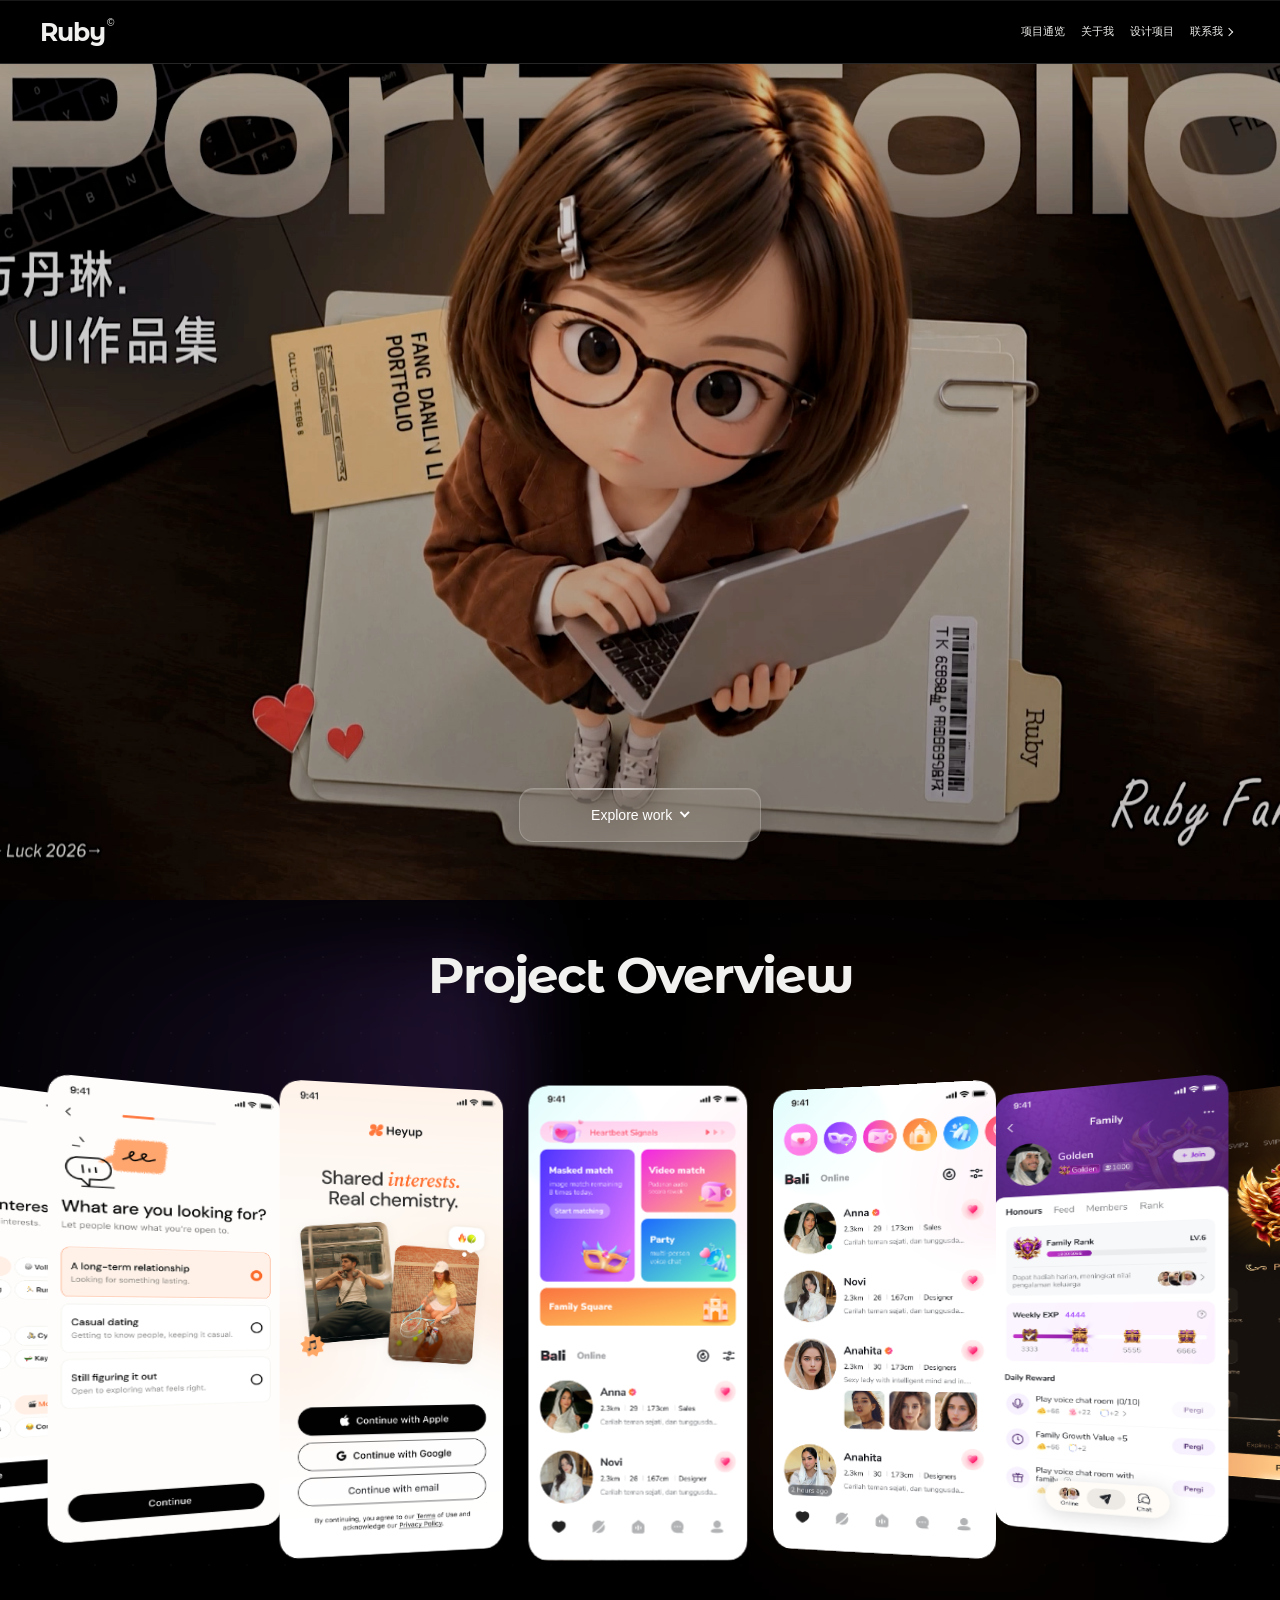
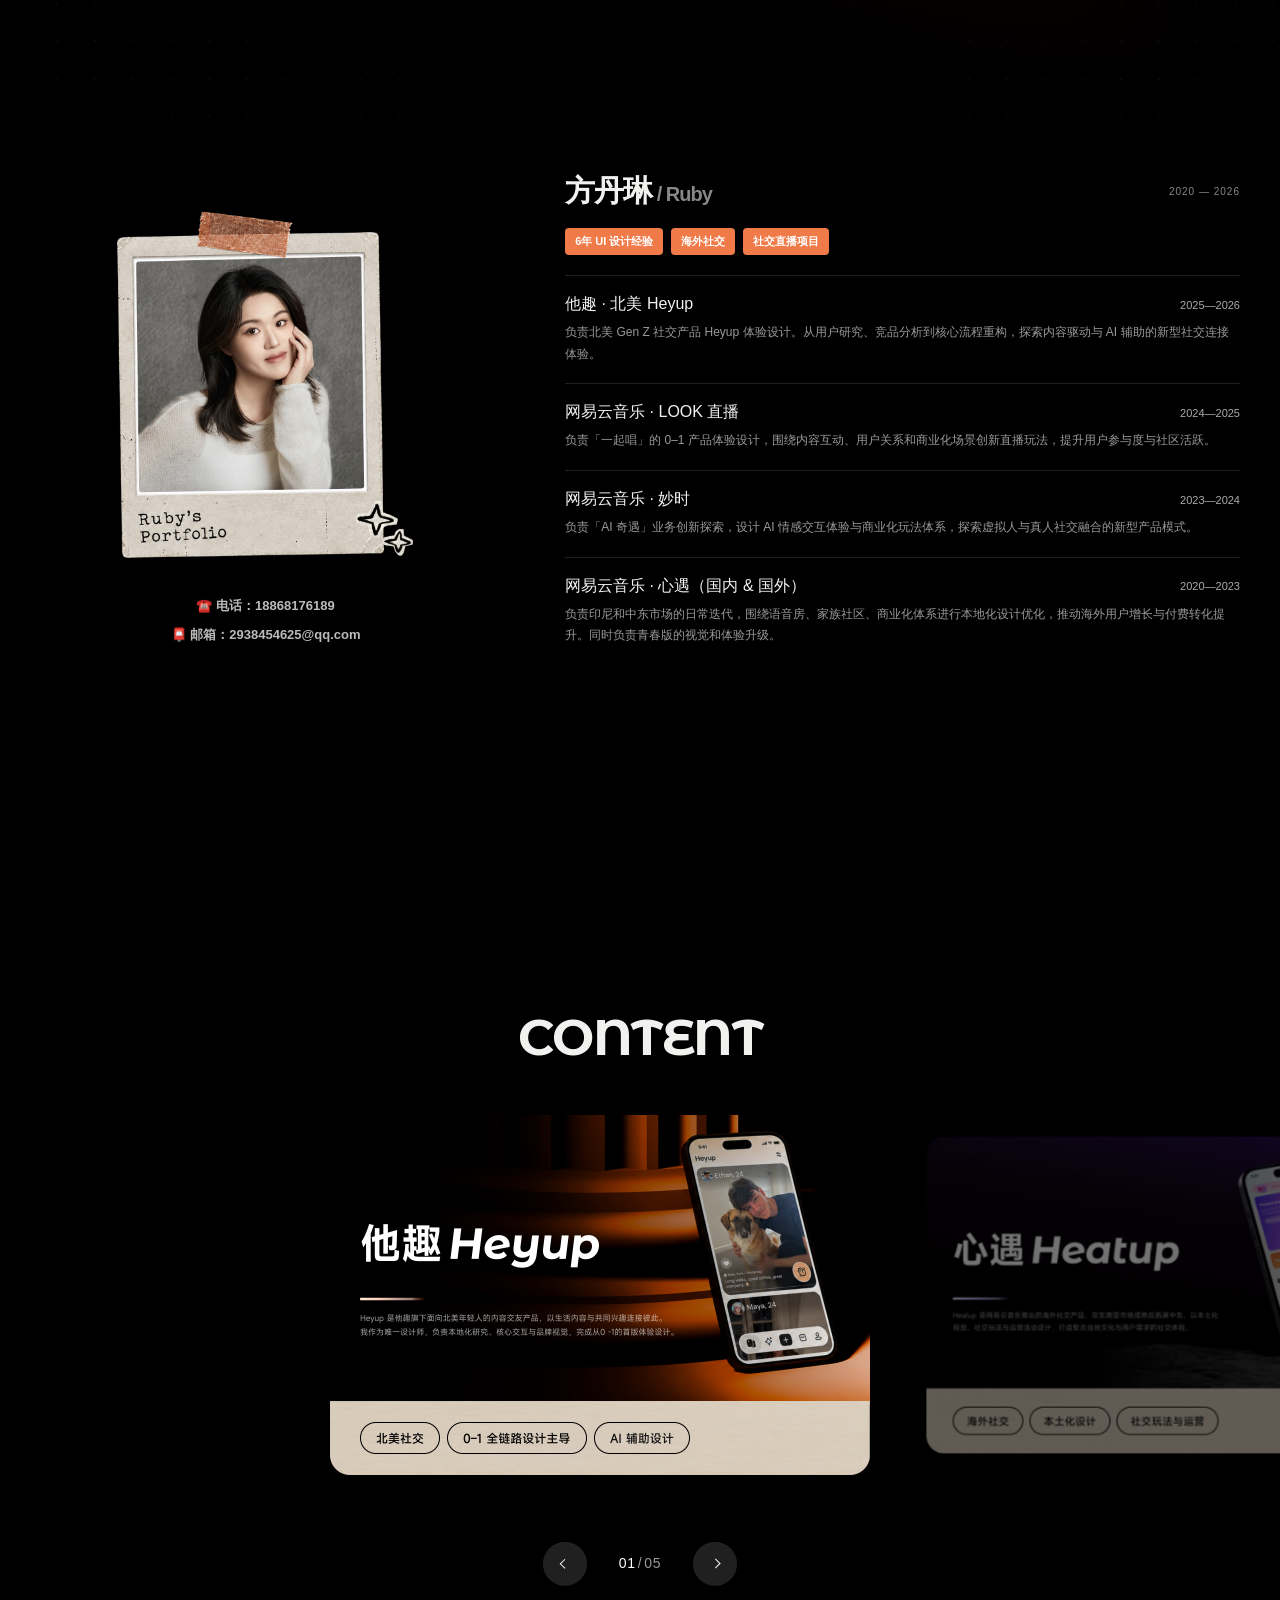
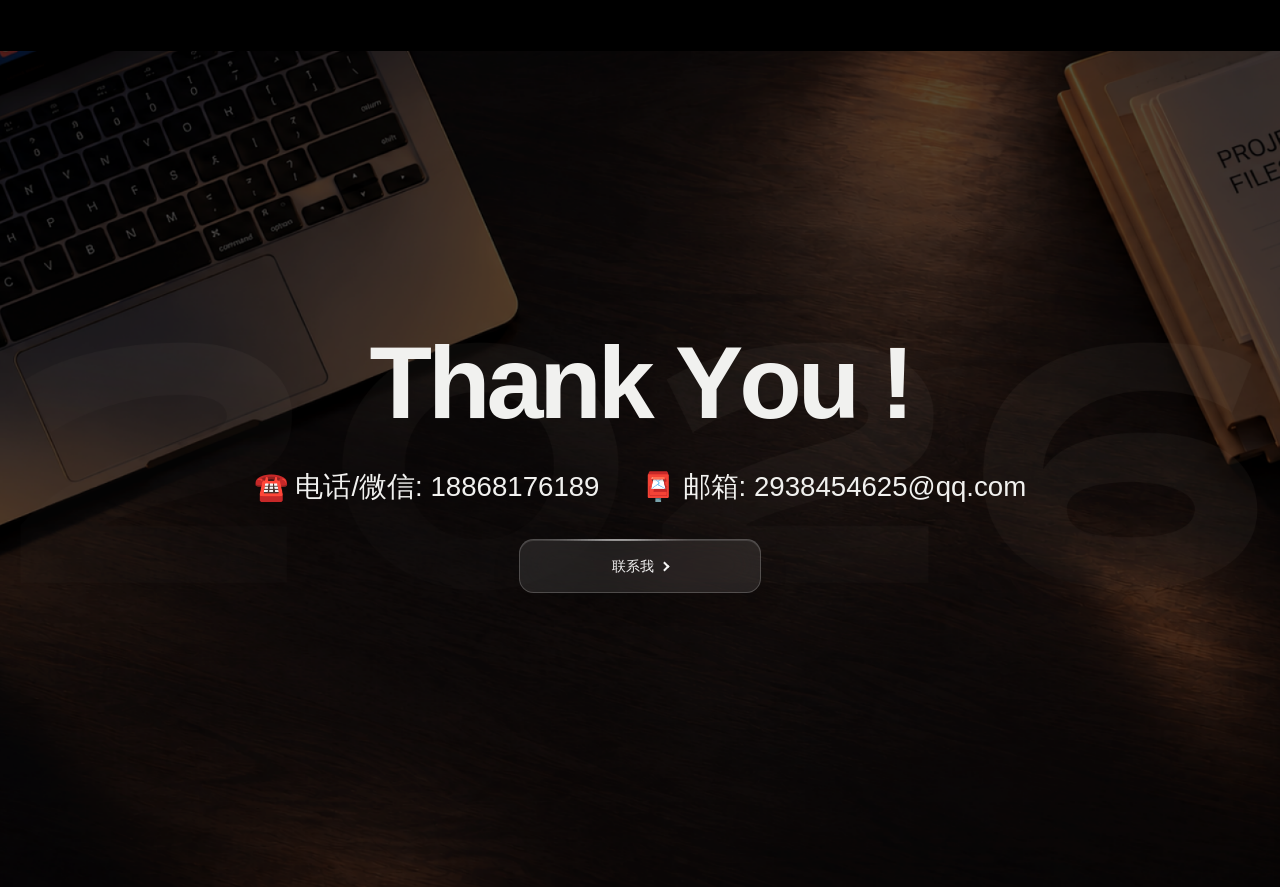
==== index.html @ 8aa03c07 "上传作品集" ====
<!doctype html><html lang="zh-CN"><head><meta charset="UTF-8"><meta name="viewport" content="width=device-width,initial-scale=1"><title>Ruby 方丹琳 · UI Designer</title><style>
500;600;700&display=swap');
:root{--bg:#121212;--ink:#ededed;--muted:#8c8c8c;--line:#ffffff20;--accent:#eaeaea}*{box-sizing:border-box}html{scroll-behavior:smooth;scroll-padding-top:80px}body{margin:0;background:var(--bg);color:var(--ink);font-family:'DM Sans',Arial,'PingFang SC',sans-serif}a{color:inherit;text-decoration:none}nav{position:fixed;z-index:20;top:0;width:100%;height:82px;display:flex;align-items:center;justify-content:space-between;padding:0 5%;background:#121212db;backdrop-filter:blur(18px);border-bottom:1px solid var(--line)}.logo{font-weight:700;font-size:25px;letter-spacing:-1px}.logo i{color:var(--accent);font-style:normal}nav .links{display:flex;gap:34px;font-size:13px}nav a:hover{color:var(--accent)}.nav-end{font-size:12px;color:var(--muted)}.dot{display:inline-block;width:6px;height:6px;border-radius:50%;background:var(--accent);margin-right:8px}section{padding:110px 7%;border-bottom:1px solid var(--line)}.hero{height:100svh;min-height:760px;padding-top:150px;position:relative;overflow:hidden;background:radial-gradient(ellipse at 75% 40%,#36363655,transparent 45%)}.eyebrow{font-size:11px;letter-spacing:2px;color:var(--muted);text-transform:uppercase}.hero h1{font-size:clamp(90px,14vw,210px);font-weight:500;letter-spacing:-.085em;line-height:.87;margin:50px 0 30px;position:relative;z-index:2}.hero h1 span{font-family:Georgia,serif;font-style:italic;font-weight:400;color:var(--accent);letter-spacing:-.07em}.hero-bottom{display:flex;justify-content:space-between;align-items:end;position:absolute;bottom:45px;left:7%;right:7%;font-size:13px;line-height:1.9}.hero-bottom p{color:#b6b6b6}.pill{border:1px solid #767676;padding:13px 24px;border-radius:50px;display:inline-flex;gap:35px;align-items:center}.pill:hover{background:var(--accent);color:var(--bg)}.orb{position:absolute;right:3%;top:21%;width:390px;height:390px;border:1px solid #eaeaea40;border-radius:50%;transform:rotate(-25deg);animation:spin 24s linear infinite}.orb:before,.orb:after{content:'';position:absolute;inset:30px -50px;border:1px solid #eaeaea80;border-radius:50%;transform:rotate(65deg)}.orb:after{inset:75px -55px;transform:rotate(-20deg);box-shadow:0 0 70px #eaeaea10}.orbit-dot{position:absolute;top:25px;left:60px;width:20px;height:20px;background:var(--accent);border-radius:50%;box-shadow:0 0 40px #eaeaea70}@keyframes spin{to{transform:rotate(335deg)}}.section-top{display:flex;justify-content:space-between;align-items:center;margin-bottom:65px}.section-top small{color:var(--muted)}h2{font-size:clamp(42px,6vw,80px);font-weight:500;letter-spacing:-3px;margin:0}h2 em{font-family:Georgia,serif;font-weight:400;color:var(--accent)}.about-grid{display:grid;grid-template-columns:.85fr 1.2fr;gap:10%}.portrait{height:510px;background:#2a2a2a;position:relative;overflow:hidden}.portrait img{width:100%;height:100%;object-fit:cover;filter:grayscale(1)}.caption{position:absolute;bottom:15px;left:20px;font-size:10px;letter-spacing:2px;background:#111111aa;padding:8px}.bio h3{font-size:32px;font-weight:400;margin:0 0 25px}.bio p{font-size:15px;color:#b0b0b0;line-height:2}.tags{display:flex;flex-wrap:wrap;gap:8px;margin:28px 0 45px}.tags span{border:1px solid var(--line);padding:8px 13px;border-radius:20px;font-size:11px}.career{border-top:1px solid var(--line);padding:22px 0;display:flex;justify-content:space-between;font-size:13px}.career small{color:var(--muted)}.note{font-size:11px!important;color:var(--muted)!important}.projects{display:grid;grid-template-columns:1fr 1fr;gap:42px 28px}.project{cursor:pointer}.art{height:370px;overflow:hidden;position:relative;display:grid;place-items:center;transition:background .4s}.project:hover .mock{transform:rotate(0) scale(1.05)}.art.one{background:#cccccc}.art.two{background:#b9b9b9}.art.three{background:#a0a0a0}.art.four{background:#373737}.mock{transition:transform .5s;transform:rotate(-9deg);width:170px;height:285px;background:#f5f5f5;border:7px solid #232323;border-radius:28px;box-shadow:20px 25px 40px #00000033;padding:20px 10px;color:#292929;font-size:10px}.mock h4{font-size:23px;margin:15px 0}.mock .block{height:95px;border-radius:12px;background:#b4b4b4;display:grid;place-items:center;font-size:45px}.mock .rows{height:35px;border-bottom:1px solid #cccccc;margin-top:7px}.desktop{width:80%;height:220px;background:#ececec;border:7px solid #272727;border-radius:9px;transform:rotate(6deg);padding:20px;color:#383838}.desktop h4{font-size:30px;margin:12px 0}.swatches{display:flex;gap:8px;margin-top:25px}.swatches i{height:65px;flex:1;border-radius:8px;background:#8b8b8b}.swatches i:nth-child(2){background:#cccccc}.swatches i:nth-child(3){background:#5a5a5a}.typography{font-size:100px;font-family:Georgia;color:#292929;letter-spacing:-8px}.design-system{display:grid;grid-template-columns:repeat(3,65px);gap:12px;transform:rotate(-12deg)}.design-system i{height:65px;background:#eaeaea;border-radius:14px}.design-system i:nth-child(even){border-radius:50%;background:#ededed}.project-meta{display:flex;justify-content:space-between;align-items:center;margin-top:22px}.project-meta h3{margin:0 0 8px;font-size:20px;font-weight:500}.project-meta p{margin:0;color:var(--muted);font-size:11px}.arrow{font-size:24px}.contact{padding-bottom:40px}.contact h2{font-size:clamp(65px,11vw,160px);line-height:1.1;margin:40px 0}.contact-row{display:flex;justify-content:space-between;align-items:center;margin:50px 0 100px}.contact-row p{color:var(--muted);font-size:14px;line-height:1.8}button{font:inherit;color:inherit;cursor:pointer;background:none}.contact button{background:var(--accent);color:#191919;border:0;border-radius:40px;padding:20px 32px}.footer{border-top:1px solid var(--line);padding-top:28px;display:flex;justify-content:space-between;color:var(--muted);font-size:11px}dialog{background:#1d1d1d;color:var(--ink);border:1px solid #6e6e6e;border-radius:20px;max-width:550px;padding:35px}dialog::backdrop{background:#000000bb;backdrop-filter:blur(8px)}dialog p{color:#b6b6b6;line-height:1.9}dialog button{padding:9px 20px;border:1px solid #666666;border-radius:20px}.reveal{opacity:0;transform:translateY(25px);transition:opacity .8s,transform .8s}.reveal.visible{opacity:1;transform:none}@media(max-width:700px){nav{height:65px}.nav-end{display:none}nav .links{gap:18px;font-size:11px}section{padding:80px 6%}.hero{min-height:700px}.hero h1{font-size:22vw;margin-top:100px}.orb{width:230px;height:230px;right:-70px;top:35%}.hero-bottom{left:6%;right:6%}.hero-bottom .eyebrow{display:none}.about-grid{grid-template-columns:1fr;gap:35px}.portrait{height:420px}.projects{grid-template-columns:1fr}.art{height:340px}.section-top{margin-bottom:35px}.contact-row{align-items:start;gap:20px;flex-direction:column;margin-bottom:70px}h2{letter-spacing:-2px}}@media(prefers-reduced-motion:reduce){*{scroll-behavior:auto!important;animation:none!important;transition:none!important}.reveal{opacity:1;transform:none}}

nav{background:rgba(20,20,20,.46);backdrop-filter:blur(26px) saturate(0);-webkit-backdrop-filter:blur(26px) saturate(0);box-shadow:inset 0 1px 0 #ffffff18,0 8px 32px #00000016;border-bottom:1px solid #ffffff26}
#work{overflow:hidden}.projects{display:flex;gap:24px;overflow-x:auto;scroll-snap-type:x mandatory;scrollbar-width:none;padding:38px max(24px,calc((100% - 540px)/2)) 40px;margin:0 -8.15%;overscroll-behavior-x:contain}.projects::-webkit-scrollbar{display:none}.project{flex:0 0 min(540px,76vw);scroll-snap-align:center;transform:scale(.88);opacity:.45;transition:transform .5s,opacity .5s}.project.selected{transform:scale(1);opacity:1}.project-link{display:block}.project:focus-within{outline:none}.project .art{height:370px}.carousel-controls{display:flex;align-items:center;justify-content:center;gap:24px;margin-top:12px}.carousel-controls button{width:44px;height:44px;border:1px solid #ffffff40;border-radius:50%;font-size:20px}.carousel-controls button:hover{background:#eee;color:#111}.carousel-count{font-size:12px;letter-spacing:3px;color:#aaa}.art.five{background:#aaa}.editorial{font-family:Georgia,serif;font-size:90px;color:#222;line-height:.8;letter-spacing:-5px}.editorial small{font:10px Arial;letter-spacing:5px}.project-meta h3{font-size:18px}@media(max-width:700px){.project .art{height:330px}.projects{gap:8px}.section-top small{font-size:9px}}

/* Viewport-sized presentation sections */
@media(min-width:701px){
#about,#work{height:calc(100svh - 82px);min-height:590px;padding:30px 7%;display:flex;flex-direction:column;scroll-margin-top:0}
#about .section-top,#work .section-top{margin-bottom:24px;flex-shrink:0}
#about h2,#work h2{font-size:clamp(40px,5vw,66px)}
#about .about-grid{flex:1;min-height:0;grid-template-columns:.8fr 1.2fr;gap:7%;align-items:stretch}
#about .portrait{height:100%;min-height:0;max-height:480px}
#about .portrait img{object-position:center 35%}
#about .bio h3{font-size:28px;margin:12px 0 14px!important}
#about .tags{margin:12px 0 20px;gap:6px}#about .tags span{padding:6px 10px}
#about .career{padding:13px 0;font-size:12px;line-height:1.65}
#about .bio>.eyebrow{margin-bottom:12px!important}
#about .note{margin:8px 0 0;font-size:10px!important}
#work{position:relative;justify-content:flex-start}
#work .projects{flex:1;min-height:0;margin:0 -8.15%;padding-top:15px;padding-bottom:12px;align-items:center}
#work .project{flex-basis:min(540px,65vw)}
#work .project .art{height:clamp(250px,calc(100svh - 340px),390px)}
#work .project-meta{margin-top:18px}#work .project-meta h3{font-size:17px}
}
#work{position:relative}.project-arrow{position:absolute;z-index:4;top:55%;width:46px;height:46px;border-radius:50%;border:1px solid #ffffff50;background:#18181899;backdrop-filter:blur(15px);color:#fff;font-size:24px;display:grid;place-items:center;transition:background .2s}.project-arrow:hover{background:#eee;color:#111}.project-arrow.prev{left:3%}.project-arrow.next{right:3%}.project-arrow:focus-visible{outline:2px solid white;outline-offset:4px}
@media(max-width:700px){#about,#work{padding-top:35px;padding-bottom:35px}#work .section-top{margin-bottom:12px}#work .project .art{height:300px}.project-arrow{width:38px;height:38px}.project-arrow.prev{left:2%}.project-arrow.next{right:2%}}

:root{--nav-height:82px}html{scroll-padding-top:var(--nav-height)}
#home{height:100svh;min-height:0;padding:calc(var(--nav-height) + clamp(24px,5vh,55px)) 7% 28px;display:flex;flex-direction:column;justify-content:space-between;background:#111;isolation:isolate}
.hero-media{position:absolute;inset:0;z-index:-1;background:#111}.hero-media video{display:block;width:100%;height:100%;object-fit:cover;object-position:center}.hero-media:after{content:'';position:absolute;inset:0;background:linear-gradient(#0003,#0001 50%,#0007);pointer-events:none}
#home h1{font-size:clamp(64px,min(14vw,22vh),200px);margin:24px 0;flex:1;display:flex;flex-direction:column;justify-content:center;line-height:.9}#home h1 br{display:none}#home .hero-bottom{position:relative;inset:auto;flex-shrink:0;gap:20px;z-index:2}#home .hero-bottom p{margin-bottom:0}
#contact{height:calc(100svh - var(--nav-height));min-height:0;padding:32px 7%;display:flex;flex-direction:column;justify-content:space-between;border-bottom:0}#contact .section-top{margin:0}#contact h2{font-size:clamp(48px,min(10.5vw,17vh),145px);margin:25px 0;line-height:1.1}#contact .contact-row{margin:0;gap:20px}#contact .contact-row p{margin:0}
.project-arrow.prev{left:max(10px,calc(50% - min(270px,32.5vw) - 62px))}.project-arrow.next{right:max(10px,calc(50% - min(270px,32.5vw) - 62px))}
.qr-image{display:block;width:min(240px,65vw);height:auto;aspect-ratio:1;object-fit:contain;margin:20px auto 25px}dialog{max-height:90svh;overflow:auto}
@media(max-width:700px){:root{--nav-height:65px}#home{padding-left:6%;padding-right:6%}#home h1{font-size:clamp(55px,min(18vw,20vh),125px);margin:20px 0}#home .hero-bottom{flex-wrap:wrap;align-items:center}#home .hero-bottom .eyebrow{display:none}#home .hero-bottom p{font-size:12px}#home .pill{font-size:12px;padding:12px 18px;gap:15px}#contact{padding:28px 6%}#contact .contact-row{flex-direction:column;align-items:flex-start}#contact h2{font-size:clamp(42px,min(11vw,15vh),85px)}.project-arrow.prev{left:max(8px,calc(50% - 38vw - 22px))}.project-arrow.next{right:max(8px,calc(50% - 38vw - 22px))}}
@media(max-height:520px){#home .hero-bottom p{display:none}#home h1{font-size:min(12vw,20vh)}#contact h2{font-size:min(9vw,15vh)}#contact .contact-row p{font-size:12px}}
nav .links{margin-left:auto}nav{gap:24px}#home .hero-bottom{align-items:flex-start;justify-content:flex-start}#home .hero-bottom .pill{margin-left:clamp(40px,12vw,180px);align-self:flex-start}#contact{padding-bottom:max(72px,calc(48px + env(safe-area-inset-bottom)))}.project-arrow{transform:translateY(-50%)}@media(max-width:700px){#home .hero-bottom{align-items:flex-start}#home .hero-bottom .pill{margin-left:auto}#contact{padding-bottom:max(60px,calc(32px + env(safe-area-inset-bottom)))}}nav{height:64px}:root{--nav-height:64px}html{scroll-padding-top:64px}.chevron{display:inline-block;width:9px;height:9px;border-top:2px solid currentColor;border-right:2px solid currentColor;transform:rotate(45deg);vertical-align:middle;margin:0 4px}.chevron.left{transform:rotate(-135deg)}@media(max-width:700px){nav{height:56px}:root{--nav-height:56px}html{scroll-padding-top:56px}}#home .hero-bottom .pill{margin-left:auto}#modalTitle{text-align:center;margin:5px 30px 22px}#modal{padding-top:46px}#modal #close{position:absolute;right:15px;top:15px;padding:0;width:32px;height:32px;border:0;display:grid;place-items:center;background:transparent}#modal #close:hover{background:#ffffff18}#work .section-top{margin-bottom:12px}#work .projects{align-items:flex-start;padding-top:8px;padding-bottom:8px;flex:0 0 auto}#work .project .art{height:clamp(220px,calc(100svh - 355px),360px)}.project-actions{display:flex;justify-content:center;gap:16px;margin-top:16px;flex-shrink:0}#work .project-arrow{position:static;transform:none;width:34.02px;height:34.02px}.project-arrow .chevron{width:10px;height:10px}@media(min-width:701px){#about,#work{height:calc(100svh - 64px)}#work{min-height:0;padding-top:24px;padding-bottom:20px}}@media(max-width:700px){#work .project .art{height:280px}.project-actions{margin-top:10px}#home .hero-bottom .pill{margin-left:auto}}
body{background:#0c0c0c;color:#f1f1ef;-webkit-font-smoothing:antialiased}nav{background:#10101080}nav a{transition:opacity .2s}nav a:hover{opacity:.65}section{border-color:#ffffff14}.eyebrow,.section-top small{letter-spacing:2px;font-size:10px}#about{padding:28px 7%;height:calc(100svh - 64px);min-height:610px}#about .section-top{margin-bottom:22px}#about h2{font-size:clamp(36px,4vw,58px)}.profile-layout{display:grid;grid-template-columns:minmax(190px,.68fr) 1.7fr;gap:6%;flex:1;min-height:0}.profile-person{display:flex;flex-direction:column;min-height:0}.profile-photo{flex:1;min-height:0;overflow:hidden;background:transparent;border:0}.profile-photo img{display:block;width:100%;height:100%;object-fit:cover;filter:grayscale(1)}.profile-contact{display:flex;flex-direction:column;gap:9px;padding-top:18px;font-size:12px;color:#bbb}.profile-content{min-width:0}.profile-heading{display:flex;justify-content:space-between;align-items:center;gap:12px}.profile-heading h3{margin:0;font-size:30px;font-weight:500;letter-spacing:-1px}.profile-heading h3 span{font-size:20px;color:#888}.years{font-size:10px;color:#888;letter-spacing:1px}.profile-tags{display:flex;gap:8px;flex-wrap:wrap;margin:16px 0 20px}.profile-tags span{border:1px solid #ffffff26;border-radius:4px;padding:6px 10px;font-size:11px}.experience{border-top:1px solid #ffffff20;padding:12px 0}.experience>div{display:flex;justify-content:space-between;align-items:center;gap:15px}.experience h4{font-size:14px;font-weight:500;margin:0}.experience time{font-size:11px;color:#aaa;white-space:nowrap}.experience p{font-size:12px;line-height:1.85;color:#999;margin:7px 0 0}.modal-contact{display:flex;justify-content:center;gap:25px;font-size:13px}.modal-contact a{border-bottom:1px solid #777;padding-bottom:6px}#modalText{text-align:center;font-size:13px}.project .art{border:1px solid #ffffff16}.project-meta p{letter-spacing:.4px}button:focus-visible,a:focus-visible{outline:2px solid #ddd;outline-offset:5px}@media(min-width:1100px) and (min-height:800px){.experience{padding:18px 0}.experience p{font-size:14px}.experience h4{font-size:16px}}@media(max-width:700px){#about{height:auto;min-height:0;padding:30px 6%}.profile-layout{grid-template-columns:1fr;gap:28px}.profile-person{display:grid;grid-template-columns:130px 1fr;gap:20px;align-items:end}.profile-photo{height:170px}.profile-contact{font-size:11px;padding-bottom:10px}.profile-heading h3{font-size:28px}.experience{padding:16px 0}.experience p{font-size:13px}.profile-tags{margin-bottom:20px}}
html,body{background:#000}:root{--bg:#000}#home,.hero-media{background:#000}nav{background:#0009}.profile-photo{background:transparent;border:0;display:flex;align-items:center;justify-content:center}.profile-photo img{filter:none;object-fit:contain;width:100%;height:100%}.qr-image{width:min(280px,65vw);height:auto;aspect-ratio:auto;filter:none}.project-cover{background:#000!important}.project-cover img{display:block;width:100%;height:100%;object-fit:contain;filter:none}#contact{position:relative;padding:0;height:calc(100svh - var(--nav-height));min-height:0;display:flex;align-items:center;justify-content:center;background:#000;isolation:isolate}.contact-cover{display:block;width:100%;height:100%;object-fit:contain;filter:none}#contact #contactBtn{position:absolute;bottom:max(36px,env(safe-area-inset-bottom));right:5%;z-index:1}#about{height:auto;min-height:0;padding-top:32px;padding-bottom:32px;display:block}.profile-layout{align-items:stretch}.profile-person{justify-content:space-between}.profile-photo{flex:1;max-height:410px}.profile-contact{text-align:center;align-items:center;padding-top:20px;padding-bottom:4px;line-height:1.8;font-size:11px}.profile-content{padding-bottom:0}.experience:last-child{padding-bottom:0}#work{height:auto;min-height:0;padding-top:24px;padding-bottom:28px}#work .projects{flex:none;padding-top:8px;padding-bottom:8px}.project-cover{position:relative}.cover-enter{position:absolute;bottom:18px;right:18px;width:44px;height:44px;border:1px solid #ffffff65;border-radius:50%;display:grid;place-items:center;background:#ffffff18;backdrop-filter:blur(18px);-webkit-backdrop-filter:blur(18px);box-shadow:0 4px 20px #0003}.project-link:hover .cover-enter{background:#ffffff35}.qr-image{aspect-ratio:1;object-fit:contain;width:min(260px,65vw)}@media(max-width:700px){.profile-person{display:flex;align-items:center}.profile-photo{height:270px;flex:none;width:100%}.profile-contact{padding-top:12px}.profile-layout{gap:24px}}
@font-face{font-family:MiSans;src:url('assets/fonts/MiSans-Regular.ttf') format('truetype');font-weight:400;font-display:swap}@font-face{font-family:MiSans;src:url('assets/fonts/MiSans-Medium.ttf') format('truetype');font-weight:500;font-display:swap}@font-face{font-family:MiSans;src:url('assets/fonts/MiSans-Semibold.ttf') format('truetype');font-weight:600 900;font-display:swap}@font-face{font-family:'Montserrat Alternates';src:url('assets/fonts/MontserratAlternates-Black.ttf') format('truetype');font-weight:900;font-display:swap}body,button,input,dialog{font-family:MiSans,sans-serif}.logo,.english-title{font-family:'Montserrat Alternates',MiSans,sans-serif;font-weight:900}.logo{letter-spacing:-1.3px}nav{padding-left:24px;padding-right:24px}#home h1,#home h1 span{font-family:'Montserrat Alternates',sans-serif;font-weight:900;font-style:normal;letter-spacing:-.065em}#home h1{font-size:clamp(52px,min(11vw,18vh),160px)}.profile-layout{grid-template-columns:minmax(260px,.95fr) minmax(0,1.4fr);gap:7%;max-width:1140px;margin:auto}.profile-photo{max-height:510px}.profile-photo img{object-fit:contain}.profile-content{max-width:650px}.experience p{line-height:1.8}#contact #contactBtn{background:rgba(255,255,255,.1);color:white;border:1px solid #ffffff40;backdrop-filter:blur(20px);-webkit-backdrop-filter:blur(20px);left:50%;right:auto;transform:translateX(-50%);bottom:var(--contact-image-bottom,30px);white-space:nowrap}@media(max-width:700px){.profile-layout{grid-template-columns:1fr}.profile-photo{height:350px;max-height:none}.profile-content{max-width:none}}nav{padding-left:40px;padding-right:40px}#home,#about,#work{padding-left:40px;padding-right:40px}.profile-layout{max-width:none}.content-title{font-family:'Montserrat Alternates',sans-serif;font-weight:900;font-size:clamp(26px,4vw,48px);letter-spacing:-1.5px;margin:0 0 22px;line-height:1.2;text-align:center}#work .projects{margin-left:-40px;margin-right:-40px}#contact{margin-left:40px;margin-right:40px;width:calc(100% - 80px)}#contact #contactBtn{width:240px;max-width:80%;height:44px;padding:0 24px;display:flex;justify-content:center;align-items:center;gap:22px;font-size:14px}@media(max-width:700px){nav{padding-left:40px;padding-right:40px}nav .links{gap:14px}#home,#about,#work{padding-left:40px;padding-right:40px}.content-title{margin-bottom:18px}.profile-person{min-width:0}.profile-contact{font-size:10px}.profile-heading{flex-wrap:wrap}}
nav .links a:last-child{display:inline-flex;align-items:center;gap:4px}nav .links a:last-child .chevron{margin:0;width:8px;height:8px}#contact{margin-left:0;margin-right:0;width:100%}.contact-cover{width:100%;height:100%;object-fit:contain}#contact #contactBtn{gap:7px}#contact #contactBtn .chevron{margin:0}.profile-person{justify-content:flex-start}.profile-photo{flex:none;height:440px;max-height:440px}.profile-contact{margin-top:12px;padding-top:0;padding-bottom:0;font-size:13px;font-weight:600;gap:6px}.experience p{font-size:11px;line-height:1.8}.project-actions{margin-top:34px;margin-bottom:12px}@media(min-width:1100px) and (min-height:800px){.experience p{font-size:12px}}@media(max-width:700px){.profile-photo{height:350px;max-height:350px}.profile-contact{font-size:12px}.experience p{font-size:11px}.project-actions{margin-top:26px}}
@media(min-width:701px){.profile-layout{align-items:end}.profile-content{align-self:end}.profile-person{align-self:start}.profile-content .experience:last-child p{margin-bottom:0}.profile-contact{padding-bottom:0}}#contact{overflow:hidden}.contact-cover{width:100%;height:100%;object-fit:cover;object-position:center center}#contact #contactBtn{bottom:max(68px,17%);}
/* Shared monochrome button language */
:root{--button-border:rgba(255,255,255,.18);--button-hover:rgba(255,255,255,.14)}
button,.pill,.back,.next-circle,.prev-circle,.cover-enter{transition:background .2s ease,border-color .2s ease,box-shadow .2s ease,opacity .2s ease; -webkit-tap-highlight-color:transparent}
button:focus-visible,.pill:focus-visible,.back:focus-visible,.next-circle:focus-visible,.prev-circle:focus-visible{outline:2px solid #fff;outline-offset:4px}
.pill{min-height:44px;border:1px solid var(--button-border);background:rgba(255,255,255,.07);backdrop-filter:blur(18px);-webkit-backdrop-filter:blur(18px);box-shadow:inset 0 1px 0 #ffffff0a;font-size:13px;font-weight:500;padding:12px 22px;gap:18px}
.pill:hover{background:#f1f1f1;color:#111;border-color:#f1f1f1;box-shadow:0 4px 24px #ffffff0c}.pill:active{background:#d9d9d9}
#contact #contactBtn{height:44px;border:1px solid var(--button-border);border-radius:24px;background:#ffffff1a;color:#f5f5f5;box-shadow:inset 0 1px 0 #ffffff12;backdrop-filter:blur(24px);-webkit-backdrop-filter:blur(24px);font-weight:500}
#contact #contactBtn:hover{background:#ffffff2b;border-color:#ffffff55;box-shadow:inset 0 1px 0 #ffffff20,0 6px 24px #0003}#contact #contactBtn:active{background:#ffffff36}
#work .project-arrow,.end>a.next-circle,.end>a.prev-circle{width:44px;height:44px;border:1px solid var(--button-border);background:#ffffff08;color:#ddd;box-shadow:inset 0 1px 0 #ffffff08;display:grid;place-items:center;border-radius:50%;padding:0}
#work .project-arrow:hover,.end>a.next-circle:hover,.end>a.prev-circle:hover{background:#f1f1f1;color:#111;border-color:#f1f1f1}#work .project-arrow:active,.end>a.next-circle:active,.end>a.prev-circle:active{background:#ccc;color:#111}
.cover-enter{width:44px;height:44px;border:1px solid #ffffff40;background:#ffffff18;backdrop-filter:blur(22px);-webkit-backdrop-filter:blur(22px);box-shadow:inset 0 1px 0 #ffffff16,0 4px 16px #0002}.project-link:hover .cover-enter{background:#ffffff35;border-color:#ffffff80}.project-link:active .cover-enter{background:#ffffff50}
.sidebar .back{min-height:32px;display:inline-flex;align-items:center;border:1px solid var(--button-border);border-radius:18px;padding:5px 11px;color:#bbb;background:#ffffff05;font-size:11px}.sidebar .back:hover{color:#fff;background:var(--button-hover);border-color:#ffffff35}
nav .links a{min-height:36px;display:inline-flex;align-items:center;justify-content:center;border-radius:18px;padding:0 12px;opacity:1}nav .links{gap:10px}nav .links a:hover{background:#ffffff0d;color:white;opacity:1}nav .links a:active{background:#ffffff18}
.modal-contact a{border:1px solid var(--button-border);border-radius:20px;padding:8px 16px;background:#ffffff06}.modal-contact a:hover{background:var(--button-hover);border-color:#ffffff40}#modal #close{width:32px;height:32px;border-radius:50%;color:#999}#modal #close:hover{background:#ffffff12;color:white}.chevron{width:8px;height:8px;border-width:1.7px}.project-arrow .chevron{width:9px;height:9px}
@media(max-width:700px){nav .links{gap:0}nav .links a{padding:0 8px;font-size:11px}.sidebar .back{min-height:30px}.pill{min-height:44px}}
@media(prefers-reduced-motion:reduce){button,.pill,.back,.next-circle,.prev-circle,.cover-enter{transition:none}}

/* Screenshot-led controls */
.sidebar .back{width:40px;height:40px;min-height:40px;display:grid;place-items:center;padding:0;border-radius:12px;background:#1b1c1e;border:1px solid #ffffff08;box-shadow:inset 0 0 0 1px #ffffff03;color:#f5f5f5}.sidebar .back:hover{background:#292b2e;border-color:#ffffff12}.sidebar .back:active{background:#333538}
.back-icon{display:block;width:21px;height:21px}.sidebar .toc{top:86px}
#work .project-arrow,.end>a.next-circle,.end>a.prev-circle{background:#202020;border:0;box-shadow:none;color:#f4f4f4;width:44px;height:44px}.project-arrow:hover,.end>a.next-circle:hover,.end>a.prev-circle:hover{background:#343434!important;color:#fff!important}
.cover-enter{background:rgba(255,255,255,.19);border:0;box-shadow:none;backdrop-filter:blur(20px);-webkit-backdrop-filter:blur(20px);color:#fff;width:42px;height:42px}.project.selected .cover-enter{background:rgba(76,83,90,.66)}.project-link:hover .cover-enter{background:rgba(105,113,122,.76);border:0}.project-link:active .cover-enter{background:rgba(125,134,143,.86)}
.pill{background:#1f1f1f;border:1px solid #ffffff08;border-radius:12px;box-shadow:none;padding:12px 22px;gap:12px;color:#f5f5f5}.pill:hover{background:#303030;color:#fff;border-color:#ffffff12}.pill:active{background:#3b3b3b}
#contact #contactBtn{border-radius:12px;background:rgba(255,255,255,.18);backdrop-filter:blur(24px);-webkit-backdrop-filter:blur(24px);border:1px solid #ffffff08;box-shadow:none;font-weight:500}#contact #contactBtn:hover{background:rgba(255,255,255,.26);border-color:#ffffff12;box-shadow:none}
#modal{width:min(440px,calc(100vw - 40px));max-width:440px;max-height:calc(100svh - 40px);border:0;border-radius:22px;background:#202123;color:#f7f7f7;padding:32px;box-shadow:0 24px 100px #0005;overflow:auto}#modal::backdrop{background:#000a;backdrop-filter:blur(8px)}#modalTitle{font-family:MiSans,sans-serif;text-align:left;font-size:21px;font-weight:600;margin:0 32px 16px 0;line-height:1.5}#modalText{font-size:12px;color:#92979d;line-height:1.9;text-align:left;margin:0 0 20px}#modal #close{position:absolute;right:18px;top:20px;width:32px;height:32px;border:0;border-radius:8px;color:#f5f5f5;background:transparent}#modal #close:hover{background:#ffffff0c}.modal-contact{justify-content:flex-start;gap:10px}.modal-contact a{background:#f7f8fa;color:#111;border:0;border-radius:9px;padding:9px 17px;font-weight:600;font-size:12px}.modal-contact a:hover{background:#dedfe2;border:0}.qr-image{width:min(240px,100%);border-radius:12px;margin:24px auto 0}nav .links a{border-radius:9px}
@media(max-width:700px){.sidebar .back{width:34px;height:34px;min-height:34px;border-radius:10px}.sidebar .toc{top:auto}.sidebar{gap:12px}#modal{padding:28px 24px}#modalTitle{font-size:20px}.gallery{padding-top:178px}.gallery figure{scroll-margin-top:178px}}
nav .links a:last-child{gap:1px}nav .links a:last-child .chevron{margin:0}#contact #contactBtn{bottom:calc(max(68px,17%) + 32px);gap:2px}#contact #contactBtn .chevron{margin:0}/* Consistent text–icon spacing */
:root{--icon-label-gap:12px}nav .links a:last-child,.pill,#contact #contactBtn,.sidebar .back{gap:var(--icon-label-gap)}nav .links a:last-child .chevron,.pill .chevron,#contact #contactBtn .chevron,.sidebar .back .chevron{margin:0;flex-shrink:0}.pill>span{display:inline-flex;align-items:center}.modal-contact a{display:inline-flex;align-items:center;gap:var(--icon-label-gap)}
#contact #contactBtn{bottom:calc(max(68px,17%) + 64px)}nav{background:rgba(0,0,0,.18);backdrop-filter:blur(0px);-webkit-backdrop-filter:blur(0px);transition:background .4s,backdrop-filter .4s,border-color .4s}nav.scrolled{background:rgba(20,20,20,.56);backdrop-filter:blur(24px);-webkit-backdrop-filter:blur(24px);border-bottom-color:#ffffff20}nav .links a:last-child{gap:6px}.slow-enter{opacity:0;transform:translateY(14px);transition:opacity 1.1s ease,transform 1.1s cubic-bezier(.2,.65,.3,1);transition-delay:var(--enter-delay,0ms)}.slow-enter.entered{opacity:1;transform:translateY(0)}@media(prefers-reduced-motion:reduce){.slow-enter{opacity:1;transform:none;transition:none}nav{transition:none}}#modalTitle{text-align:center;margin:0 24px 22px}#modalText{display:none}.copy-contacts{display:flex;flex-direction:column;align-items:center;gap:8px}.copy-contact{display:inline-flex;align-items:center;justify-content:center;gap:10px;padding:6px 8px;background:transparent;border:0;border-radius:7px;font-size:13px;font-weight:600;color:#eee;max-width:100%;overflow-wrap:anywhere}.copy-contact:hover{background:#ffffff0b}.copy-contact svg{flex-shrink:0;color:#999}#copyStatus{text-align:center;color:#aaa;font-size:11px;min-height:16px;margin-top:6px}#home .pill,#contact #contactBtn{gap:6px}.project-link{transition:transform .3s ease,box-shadow .3s ease;border-radius:8px}.project-link:hover{transform:translateY(-8px);box-shadow:0 20px 48px #000b,0 8px 24px #ffffff0a}.projects{padding-top:18px!important;padding-bottom:20px!important}.sidebar .toc a{transition-duration:1.1s}@media(prefers-reduced-motion:reduce){.project-link:hover{transform:none}.project-link{transition:none}}
nav .links a:last-child{gap:3px}nav .links a:last-child .chevron{width:6px;height:6px;border-width:1.3px;margin:0}#modal{padding-bottom:48px}#modal #copyStatus{min-height:0;height:0;margin:0;position:relative;top:2px}#modal .qr-image{margin-top:20px}#modal #copyStatus:not(:empty){height:16px;min-height:16px}@media(max-width:700px){#modal{padding-bottom:42px}}/* Section placement and compact contact spacing */
#about{padding-top:0}#work{padding-top:56px;margin-top:32px}#modalTitle{margin-bottom:11px}.copy-contacts{gap:4px}.copy-contact{gap:5px;padding-top:3px;padding-bottom:3px}#modal .qr-image{margin-top:10px}
#modalTitle{margin-bottom:22px}.project-link{transition:transform .3s ease,box-shadow .3s ease;transform-origin:center center}.project-link:hover{transform:scale(1.05);box-shadow:0 0 24px #ffffff16,0 0 6px #ffffff0c}.project:has(.project-link:hover){position:relative;z-index:2}.projects{padding-top:24px!important;padding-bottom:24px!important}@media(prefers-reduced-motion:reduce){.project-link:hover{transform:none}.project-link{transition:none}}.project-link:hover{box-shadow:0 0 64px 8px rgba(255,255,255,.075),0 0 110px 18px rgba(255,255,255,.035)}.projects{padding-top:48px!important;padding-bottom:48px!important}#modal .qr-image{margin-top:20px}/* Composite transforms and fade a pre-rendered soft glow. */
.project .art,.project .project-cover,.project-link{border:0;outline:0}.project-link{position:relative;isolation:isolate;box-shadow:none;transform:translateZ(0);transition:transform .3s cubic-bezier(.2,.65,.3,1);backface-visibility:hidden;will-change:transform}.project-link:before{content:'';position:absolute;inset:0;z-index:-1;pointer-events:none;box-shadow:0 10px 72px 10px rgba(255,255,255,.035),0 10px 120px 18px rgba(255,255,255,.018);opacity:0;transition:opacity .3s ease;will-change:opacity}.project-link:hover{transform:translateZ(0) scale(1.05);box-shadow:none}.project-link:hover:before{opacity:1}.project{will-change:transform,opacity;backface-visibility:hidden}#work .project-link:focus-visible{outline:none}@media(prefers-reduced-motion:reduce){.project-link,.project-link:before{transition:none;will-change:auto}.project-link:hover{transform:none}}
#work .content-title{margin-bottom:12px}@media(max-width:700px){#work .content-title{margin-bottom:8px}}#home .hero-media video{object-fit:cover;object-position:center;filter:none}#home .hero-media:after{background:linear-gradient(90deg,#0005,transparent 75%)}#home .hero-media{z-index:-1}#home .hero-bottom{margin-top:auto}#overview{padding:40px 0 30px;min-height:calc(100svh - var(--nav-height));display:flex;flex-direction:column;justify-content:center;overflow:hidden;background:#000}.overview-heading{text-align:center;padding:0 40px}.overview-heading h2{font-size:clamp(38px,5.8vw,82px);line-height:1.05;letter-spacing:-2px;margin:18px 0 20px}.overview-heading .eyebrow{font-size:9px;letter-spacing:2px}.overview-stage{position:relative;height:clamp(240px,43vh,430px);width:100%;overflow:hidden;cursor:grab;touch-action:pan-y;perspective:1100px;outline-offset:-5px}.overview-stage.dragging{cursor:grabbing}.overview-belt{position:absolute;inset:0;transform-style:preserve-3d}.overview-item{position:absolute;left:50%;top:50%;width:clamp(160px,20vw,290px);height:80%;margin:0;will-change:transform;backface-visibility:hidden;overflow:hidden;background:#111;user-select:none}.overview-item img{width:100%;height:100%;object-fit:cover;pointer-events:none;display:block}.overview-bottom{padding:22px 40px 0;display:flex;flex-direction:column;align-items:center;gap:16px;font-size:12px;color:#888}.overview-bottom a{display:inline-flex;align-items:center;gap:6px;color:#ddd;font-size:13px}.overview-bottom small{font-size:9px;letter-spacing:2px;color:#555}@media(max-width:700px){#overview{padding-top:30px;padding-bottom:28px}.overview-heading h2{font-size:44px}.overview-stage{height:330px}.overview-item{width:190px}.overview-bottom{font-size:10px;text-align:center;padding-left:24px;padding-right:24px}}
#overviewTitle{white-space:nowrap;font-size:clamp(22px,5.5vw,78px);letter-spacing:-.04em}.overview-item{background:transparent}.overview-item img{object-fit:contain;width:100%;height:100%}.overview-heading{margin-bottom:16px}@media(max-width:700px){#overviewTitle{font-size:clamp(22px,5.5vw,38px)}} .logo{position:relative;font-weight:900;-webkit-text-stroke:.35px #000;letter-spacing:-1px;display:inline-flex;align-items:flex-start}.logo sup{font-family:MiSans,sans-serif;font-size:10px;line-height:1;font-weight:500;-webkit-text-stroke:0;margin-left:2px;margin-top:1px}#home{margin-top:var(--nav-height);height:calc(100svh - var(--nav-height));padding-top:24px}#overviewTitle{position:relative;top:-20px}.overview-stage{height:calc(clamp(240px,43vh,430px) + 30px)}.project-actions{position:relative;top:-15px}@media(max-width:700px){.overview-stage{height:360px}}@font-face{font-family:'Montserrat Alternates';src:url('assets/fonts/MontserratAlternates-Bold.ttf') format('truetype');font-weight:700;font-display:swap}#overviewTitle,#work .content-title{font-family:'Montserrat Alternates',sans-serif;font-size:50px;font-weight:700}#overviewTitle{top:-30px}.overview-item{height:80%;width:auto;aspect-ratio:693 / 1501}.overview-item img{width:100%;height:100%;object-fit:contain}.profile-photo img{width:90%;height:90%}.profile-content{position:relative;top:-10px}@media(max-width:700px){#overviewTitle,#work .content-title{font-size:clamp(22px,5.5vw,38px)}}
/* Overview ambient light and surrounding gallery */
#overview{position:relative;isolation:isolate;background:#030305;}
#overview:before{content:"";position:absolute;inset:-15%;z-index:-2;pointer-events:none;background:radial-gradient(ellipse at 18% 38%,rgba(104,59,160,.25),transparent 53%),radial-gradient(ellipse at 83% 55%,rgba(154,72,33,.22),transparent 52%);filter:blur(48px);animation:overviewLight 18s ease-in-out infinite alternate;}
#overview:after{content:"";position:absolute;inset:0;z-index:-1;pointer-events:none;background-image:radial-gradient(circle,rgba(203,192,216,.17) .7px,transparent 1px);background-size:38px 38px;mask-image:radial-gradient(ellipse at 50% 55%,transparent 18%,#0009 75%,transparent 100%);opacity:.48;}
@keyframes overviewLight{from{transform:translate3d(-3%,-2%,0) scale(1)}to{transform:translate3d(4%,3%,0) scale(1.12)}}
#overview .overview-stage{height:clamp(390px,60svh,610px);flex-shrink:0;transform:translateY(-10px);perspective:900px;cursor:ew-resize;overflow:hidden;}
#overview .overview-item{height:88%;width:auto;aspect-ratio:693/1501;transform-style:preserve-3d;}
#overview .overview-item img{height:100%;width:100%;object-fit:contain;}
#home .hero-bottom .pill{background:rgba(255,255,255,.18);border:1px solid rgba(255,255,255,.3);backdrop-filter:blur(22px) saturate(120%);-webkit-backdrop-filter:blur(22px) saturate(120%);box-shadow:inset 0 1px 0 #ffffff20,0 8px 28px #0002;color:#fff;}
#home .hero-bottom .pill:hover{background:rgba(255,255,255,.27);}
@media(max-width:700px){#overview .overview-stage{height:clamp(370px,60svh,520px)}}
@media(prefers-reduced-motion:reduce){#overview:before{animation:none}}
nav .logo{font-weight:500;-webkit-text-stroke:0} .overview-item,.overview-item img{border-radius:20px}#work{margin-top:-68px} .profile-person{align-self:end}.profile-contact{transform:translateY(-24px)}
/* Latest media and section alignment */
#home .hero-media video{width:100%;height:100%;object-fit:cover;object-position:center;}
#overview:before{background:radial-gradient(ellipse at 12% 90%,rgba(104,59,160,.25),transparent 53%),radial-gradient(ellipse at 90% 10%,rgba(154,72,33,.22),transparent 52%);}
#overview .overview-item,#overview .overview-item img{border-radius:20px;}
#home .hero-bottom .pill{background:rgba(255,255,255,.09);border-color:rgba(255,255,255,.2);}
#home .hero-bottom .pill:hover{background:rgba(255,255,255,.16);}
#overview,#work{justify-content:flex-start;padding-top:40px;}
#overview .overview-heading{margin-bottom:16px;}
#overviewTitle{top:0;margin:0;}
#work{margin-top:0;}
#work .content-title{margin-top:0;line-height:1.05;}
@media(max-width:700px){nav .links{gap:16px}nav .links a{font-size:12px}nav .logo{font-size:25px}#overview,#work{padding-top:30px}}

/* About: raise the complete biography; align contact text to its last paragraph. */
@media(min-width:701px){#about .profile-content{top:-34px}#about .profile-contact{position:relative;transform:none;padding-bottom:0;top:var(--contact-align,0px)}}

/* Gallery placement and continuous ambient light across section edges. */
#overview{overflow:visible;background:transparent;isolation:auto;padding-bottom:130px;}
#overview .overview-stage{transform:translateY(90px);}
#overview .overview-heading{position:relative;z-index:2;}
#overview:before{inset:-160px -10% -200px;z-index:0;background:radial-gradient(ellipse 38% 40% at 12% 83%,rgba(104,59,160,.23),transparent 75%),radial-gradient(ellipse 75% 65% at 92% 14%,rgba(174,80,35,.24),transparent 78%);filter:blur(55px);animation:overviewLightFlow 10s ease-in-out infinite alternate;}
#overview:after{z-index:0;}
#overview .overview-stage{z-index:1;}
#about{position:relative;z-index:1;background:transparent;box-sizing:border-box;min-height:calc(100svh - var(--nav-height));padding-bottom:48px;}
@keyframes overviewLightFlow{0%{transform:translate3d(-5%,4%,0) scale(.98);opacity:.7}50%{transform:translate3d(2%,-4%,0) scale(1.1);opacity:1}100%{transform:translate3d(6%,3%,0) scale(1.16);opacity:.85}}
html,body{overflow-x:clip;}
@media(prefers-reduced-motion:reduce){#overview:before{animation:none}}

/* Requested spacing: move profile down, halve the overview's marked 60px gap. */
#about{padding-top:40px;}
#overview .overview-stage{transform:translateY(60px);}
</style><link rel="stylesheet" href="assets/shared-nav.css?v=49835a45a9e1"><style>
/* Contact typography: the second line always uses 30% of the title size. */
#contact{--contact-title-size:min(8vw,120px)}
#contact .contact-cover{position:absolute;inset:0;z-index:-1;object-fit:cover}
#contact .contact-message{width:100%;height:100%;display:flex;flex-direction:column;align-items:center;justify-content:center;text-align:center;padding:24px;gap:calc(var(--contact-title-size)*.24)}
#contact .contact-stagger-title{font-size:var(--contact-title-size);font-weight:700;line-height:1.15;letter-spacing:-.04em;margin:0;white-space:pre}
#contact .contact-stagger-details{font-size:calc(var(--contact-title-size)*.3);font-weight:500;line-height:1.5;letter-spacing:0;margin:0;white-space:pre}
#contact .stagger-letter{display:inline-block;white-space:pre}
#contact.contact-animation-ready .stagger-letter{opacity:0;transform:translateY(.7em);filter:blur(8px)}
#contact.contact-animation-ready.contact-text-visible .stagger-letter{animation:contact-letter-in .65s cubic-bezier(.22,1,.36,1) both;animation-delay:var(--letter-delay)}
@keyframes contact-letter-in{to{opacity:1;transform:translateY(0);filter:blur(0)}}
@media(prefers-reduced-motion:reduce){#contact.contact-animation-ready .stagger-letter{opacity:1;transform:none;filter:none;animation:none!important}}
</style><style>
/* Button enters only after the final text segment completes. */
#contact.contact-animation-ready .stagger-letter{animation:none;}
#contact.contact-animation-ready #contactBtn{opacity:0;visibility:hidden;pointer-events:none;transition:opacity .45s ease,visibility .45s;}
#contact.contact-text-complete #contactBtn{opacity:1;visibility:visible;pointer-events:auto;}
#contact.contact-text-complete .stagger-letter{opacity:1;transform:none;filter:none;}
@media(prefers-reduced-motion:reduce){#contact #contactBtn{transition:none!important}}
</style><style>
/* Contact fields animate independently and enter together. */
#contact .contact-stagger-details{font-size:calc(var(--contact-title-size)*.27);display:flex;justify-content:center;align-items:center;gap:1.5em;white-space:normal;flex-wrap:wrap}
#contact .contact-field{white-space:nowrap}
#contact .contact-message{position:relative;top:-10px}
</style><style>/* Responsive contact artwork: mobile uses the supplied portrait composition. */
#contact .contact-background{display:contents}
#contact .contact-cover{object-fit:cover;object-position:center}
</style><style id="annotation-layout-refinements">
/* Move the gallery and its controls together without changing slide centering. */
#work .projects,#work .project-actions{position:relative;translate:0 -10px}
#work .cover-enter{opacity:0;visibility:hidden;transition:opacity .3s ease,visibility .3s ease}
#work .project.selected .project-link:hover .cover-enter,
#work .project.selected .project-link:focus-visible .cover-enter{opacity:1;visibility:visible}
@media(hover:none){#work .project.selected .cover-enter{opacity:1;visibility:visible}}
#overview .overview-stage{transform:translateY(34.25px)}
#about .profile-photo img{position:relative;top:-10px;width:82.8%;height:82.8%}
#about .profile-tags span{background:#F07A48;border:0;color:#fff;font-family:MiSans,sans-serif;font-weight:600}
@media(min-width:701px){#about .profile-content{width:calc(100% + 10px);max-width:none;margin-left:-10px}}
#contact .contact-message{top:-20px}
#contact #contactBtn{bottom:calc(max(68px,17%) + 84px)}
#overview:before{background:radial-gradient(ellipse 75% 65% at 92% 14%,rgba(174,80,35,.24),transparent 78%);animation:overviewLightFlow 8s ease-in-out infinite alternate}
@media(prefers-reduced-motion:reduce){#overview:before{animation:none}}
</style>
<style id="responsive-work-covers">
/* Let the full 3:2 artwork determine card height at every viewport width. */
#work{height:auto;min-height:0;}
#work .projects{height:auto;max-height:none;flex:none;}
#work .project .art.project-cover{display:block;width:100%;height:auto;min-height:0;max-height:none;aspect-ratio:3 / 2;}
#work .project .project-cover img{display:block;width:100%;height:auto;max-height:none;object-fit:contain;}
</style>
<style id="work-responsive-covers">
/* Preserve each full 3:2 cover at every viewport size and browser zoom. */
#work{height:auto;max-height:none;}
#work .projects{height:auto;max-height:none;flex:0 0 auto;align-items:center;}
#work .project .art.project-cover{display:block;width:100%;height:auto;min-height:0;max-height:none;aspect-ratio:3 / 2;overflow:visible;}
#work .project-cover img{display:block;width:100%;height:auto;max-height:none;object-fit:contain;}
</style>
<style>
/* Keep the original hit area while scaling the visible project action. */
#work .cover-enter{scale:.855;translate:-5px 50%;bottom:10%;background:rgba(255,255,255,.4)}
</style><style>
/* Keep ambient light behind the gallery, anchored to the marked upper-left area. */
#overview{isolation:isolate}
#overview:before{z-index:-3;mask-image:linear-gradient(to right,transparent 52%,#000 65%)}
#overview:after{z-index:-1;display:block}
#overview .overview-purple-glow{
 position:absolute;inset:0;
 z-index:-2;pointer-events:none;
 background:radial-gradient(ellipse 54% 46.8% at 31% 22%,rgba(104,59,160,.2143),transparent 78%);
 filter:blur(79.2px);mask-image:linear-gradient(to right,#000 35%,transparent 47%);
}
@media(prefers-reduced-motion:reduce){#overview .overview-purple-glow{animation:none}}
</style><style>
#about .profile-heading h3,#about .profile-heading h3 span{font-weight:600}
#about .profile-contact button,#contact .contact-field{
 font:inherit;color:inherit;line-height:inherit;letter-spacing:inherit;
 border:0;border-radius:0;padding:0;margin:0;background:transparent;box-shadow:none;
 cursor:pointer;text-align:inherit;
}
#about .profile-contact button:hover,#contact .contact-field:hover{text-decoration:underline;text-underline-offset:4px}
#about .profile-contact button:focus-visible,#contact .contact-field:focus-visible{outline:1px solid currentColor;outline-offset:5px}
#work .cover-enter{background:transparent;border:1.7544px solid #000;color:#000;box-shadow:none;backdrop-filter:none;-webkit-backdrop-filter:none}
#work .cover-enter .chevron{color:#000;border-color:currentColor;border-width:1.7544px}
#work .project.selected .project-link:hover .cover-enter{opacity:.9}
#work .project.selected .project-link .cover-enter:hover,
#work .project.selected .project-link:focus-visible .cover-enter{opacity:1}
@media(hover:none){#work .project.selected .cover-enter{opacity:.9}}
.copy-feedback{position:fixed;bottom:28px;left:50%;translate:-50% 0;z-index:1000;max-width:90vw;padding:10px 18px;border-radius:9px;background:#292929;color:#fff;font:13px MiSans,sans-serif;pointer-events:none}
.copy-feedback:empty{display:none}
</style><style>
#overview .overview-wave-light{position:absolute;inset:0;width:100%;height:100%;z-index:-2;pointer-events:none;opacity:.8;filter:blur(10px)}
</style><style>
/* Dim the video itself after playback, then reveal the centered action. */
#home .hero-media:after{content:none;background:none}
#home .hero-media video{filter:brightness(1);transition:filter .1s ease}
#home.hero-dimmed .hero-media video{filter:brightness(.8)}
#home .hero-bottom{
 justify-content:center;align-items:center;transform:translateY(-30px);
 opacity:1;visibility:hidden;pointer-events:none;
 transition:none;
}
#home .hero-bottom .pill{margin-left:0;margin-right:0;align-self:center}
#home.hero-action-ready .hero-bottom{opacity:1;visibility:visible;pointer-events:auto}
@media(prefers-reduced-motion:reduce){
 #home .hero-media video,#home .hero-bottom{transition:none}
}
</style><style id="project-arrow-feedback">
/* Local feedback for the two carousel controls. */
#work .project-actions .project-arrow{
 transition:transform 260ms cubic-bezier(.22,1.35,.36,1),background-color 180ms ease,box-shadow 220ms ease;
 transform:translateY(0) scale(1);
 box-shadow:inset 0 1px 0 rgba(255,255,255,.04);
 touch-action:manipulation;
}
#work .project-actions .project-arrow .chevron{transition:scale 220ms cubic-bezier(.22,1,.36,1);scale:1;transform-origin:center}
@media(hover:hover) and (pointer:fine){
 #work .project-actions .project-arrow:hover{
  transform:translateY(-2px);
  background:#383838!important;
  box-shadow:inset 0 1px 0 rgba(255,255,255,.12),0 6px 18px rgba(255,255,255,.07);
 }
 #work .project-actions .project-arrow:hover .chevron{scale:1}
}
#work .project-actions .project-arrow:focus-visible{background:#383838;outline:2px solid #fff;outline-offset:4px}
#work .project-actions .project-arrow:active{
 transform:translateY(1px);
 background:#494949!important;color:#fff;
 box-shadow:inset 0 2px 5px rgba(0,0,0,.28);
 transition-duration:80ms;
}
#work .project-actions .project-arrow:active .chevron{scale:1;transition-duration:80ms}
@media(prefers-reduced-motion:reduce){
 #work .project-actions .project-arrow,#work .project-actions .project-arrow .chevron{transition:none}
 #work .project-actions .project-arrow:hover,#work .project-actions .project-arrow:active{transform:none}
 #work .project-actions .project-arrow:hover .chevron{scale:1}
}
</style>
<style>
/* Orange core reduced another 10%, brightness -10%, edge diffusion +20%. */
#overview:before{inset:0;background:radial-gradient(ellipse 54% 46.8% at 62% 38%,rgba(174,80,35,.1728),transparent 78%);filter:blur(79.2px)}
</style><link rel="stylesheet" href="assets/button-motion.css?v=1"><style>
/* Move the overview title and gallery together by 10 CSS pixels. */
#overview .overview-heading,#overview .overview-stage{translate:0 10px}
</style><style>
/* Keep the following section's warm glow behind the opaque hero video. */
#home{z-index:1}
/* Animate blur itself; fading its parent creates a new backdrop root and a final-frame pop. */
#home.hero-action-ready .hero-bottom .pill{animation:hero-action-in .6s cubic-bezier(.22,1,.36,1)}
#home.hero-action-ready .hero-action-label,#home.hero-action-ready .hero-action-icon{animation:hero-action-text-in .45s ease-out}
@keyframes hero-action-in{
 0%{transform:translateY(11.2px) scale(.944);background-color:rgba(255,255,255,0);border-color:rgba(255,255,255,0);box-shadow:inset 0 1px 0 #ffffff00,0 8px 28px #0000;backdrop-filter:blur(0px) saturate(100%);-webkit-backdrop-filter:blur(0px) saturate(100%)}
 60%{transform:translateY(-1.4px) scale(1.07)}
 100%{transform:translateY(0) scale(1);background-color:rgba(255,255,255,.09);border-color:rgba(255,255,255,.2);box-shadow:inset 0 1px 0 #ffffff20,0 8px 28px #0002;backdrop-filter:blur(22px) saturate(120%);-webkit-backdrop-filter:blur(22px) saturate(120%)}
}
@keyframes hero-action-text-in{from{opacity:0}to{opacity:1}}
/* Nested low-opacity arcs make a smooth light envelope along the rounded perimeter. */
#home .hero-bottom .pill{position:relative}
:is(#home,#contact) .hero-action-outline{position:absolute;inset:-1px;width:calc(100% + 2px);height:calc(100% + 2px);overflow:visible;pointer-events:none;opacity:0}
:is(#home,#contact) .hero-action-outline rect{width:calc(100% - 2px);height:calc(100% - 2px);fill:none;stroke:#fff;stroke-width:1;stroke-linecap:round;stroke-dashoffset:var(--orbit-start);vector-effect:non-scaling-stroke}
:is(#home.hero-action-ready,#contact.contact-text-complete) .hero-action-outline{animation:hero-outline-appear .65s ease-out .6s both}
:is(#home.hero-action-ready,#contact.contact-text-complete) .hero-action-outline rect{animation:hero-outline-orbit 3s linear .6s infinite}
@keyframes hero-outline-appear{from{opacity:0}to{opacity:.85}}
@keyframes hero-outline-orbit{from{stroke-dashoffset:var(--orbit-start)}to{stroke-dashoffset:var(--orbit-end)}}
@media(prefers-reduced-motion:reduce){
 :is(#home.hero-action-ready,#contact.contact-text-complete) .hero-action-outline,:is(#home.hero-action-ready,#contact.contact-text-complete) .hero-action-outline rect{animation:none}
 :is(#home.hero-action-ready,#contact.contact-text-complete) .hero-action-outline{opacity:0}
}

@media(prefers-reduced-motion:reduce){#home.hero-action-ready .hero-action-label,#home.hero-action-ready .hero-action-icon{animation:none}}
@media(prefers-reduced-motion:reduce){#home.hero-action-ready .hero-bottom .pill{animation:none}}
</style>
<style>
#work .project-actions{align-items:center;justify-content:center;gap:32px}
#work .project-counter{display:inline-flex;align-items:center;justify-content:center;gap:2px;letter-spacing:.05em;min-width:5ch;text-align:center;font-family:MiSans,sans-serif;font-size:14px;font-weight:500;font-variant-numeric:tabular-nums;line-height:1.4;color:#fff;white-space:nowrap;user-select:none}
#work .project-counter-separator,#work .project-counter-total{opacity:.6}
#work .project-actions .project-arrow .chevron{width:7.29px;height:7.29px;border-width:1.377px}
</style><style>
#home .hero-bottom .pill{padding-inline:27px}
@media(max-width:700px){#home .hero-bottom .pill{padding-inline:23px}}
#home .hero-bottom .pill .hero-action-icon{width:8px;justify-content:center}
#home .hero-bottom .pill .chevron{width:6px;height:6px;transform:translateY(-2px) rotate(135deg)}
#work .project-counter-number{position:relative;display:inline-block;width:calc(2ch + .1em);height:1.4em;line-height:1.4;overflow:hidden;color:#fff;opacity:1}
#work .project-counter-current{display:block}
#work .project-counter-outgoing{position:absolute;inset:0}
</style>
<style id="contact-flow-layout">
/* One content group: normal flow keeps the action attached to the contact details. */
#contact{height:auto;min-height:calc(100svh - var(--nav-height));padding:40px 24px}
#contact .contact-content{width:100%;display:flex;flex-direction:column;align-items:center;gap:32px;transform:translateY(-10px)}
#contact .contact-message{position:static;top:auto;height:auto;padding:0;flex:none}
#contact #contactBtn{
 position:relative;inset:auto;transform:none;flex:none;margin:0;
 box-sizing:border-box;width:183.02px;height:60px;min-height:0;max-width:100%;
 padding:0 12px;gap:6px;border-radius:12px;
 font-size:15.6px;line-height:1.9;
 background:rgba(255,255,255,.09);border:1px solid rgba(255,255,255,.2);
 backdrop-filter:blur(22px) saturate(120%);-webkit-backdrop-filter:blur(22px) saturate(120%);
 box-shadow:inset 0 1px 0 #ffffff20,0 8px 28px #0002;
}
#contact #contactBtn:hover{background:rgba(255,255,255,.16);border-color:rgba(255,255,255,.2);box-shadow:inset 0 1px 0 #ffffff20,0 8px 28px #0002}
#contact #contactBtn .chevron{width:6px;height:6px}
</style>
<style id="shared-responsive-actions">
/* Shared CTA dimensions: responsive width +5%; height and text -10%. */
:root{--action-min-width:192.171px;--action-height:54px;--action-font-size:14.04px}
@media(max-width:700px){:root{--action-min-width:174.1005px;--action-height:51.84px;--action-font-size:12.96px}}
#home .hero-bottom .pill,#contact #contactBtn{
 box-sizing:border-box;flex-shrink:0;justify-content:center;
 width:clamp(var(--action-min-width),18.9vw,294px);max-width:100%;height:var(--action-height);min-height:var(--action-height);
 padding:0 27.6px;gap:7.2px;font-size:var(--action-font-size);line-height:1.9;border-width:1.2px;border-radius:14.4px;
}
#home .hero-bottom .pill .hero-action-icon{width:9.6px}
#home .hero-bottom .pill .chevron,#contact #contactBtn .chevron{width:7.2px;height:7.2px;border-width:2.04px}
:is(#home,#contact) .hero-action-outline rect{stroke-width:1.2px}
</style>
</head><body><nav><a href="#home" class="logo">Ruby<sup>©</sup></a><div class="links"><a href="#overview">项目通览</a><a href="#about">关于我</a><a href="#work">设计项目</a><a href="#contact">联系我 <i class="chevron" aria-hidden="true"></i></a></div></nav><main><section id="home" class="hero"><div class="hero-media" aria-hidden="true"><video id="heroVideo" autoplay muted playsinline preload="auto" data-desktop-src="assets/hero-background-v3.mp4" data-mobile-src="assets/hero-mobile-clean-v2.mp4"></video></div><div class="hero-bottom"><a class="pill" href="#overview"><span class="hero-action-label">Explore work</span><span class="hero-action-icon"><i class="chevron" aria-hidden="true"></i></span><svg class="hero-action-outline" aria-hidden="true" focusable="false"><rect x="1" y="1" rx="14.4" ry="14.4" pathLength="100" stroke-dasharray="29.3750 70.6250" stroke-opacity="0.003422" style="--orbit-start:-0.3125;--orbit-end:-100.3125"/><rect x="1" y="1" rx="14.4" ry="14.4" pathLength="100" stroke-dasharray="28.1250 71.8750" stroke-opacity="0.010243" style="--orbit-start:-0.9375;--orbit-end:-100.9375"/><rect x="1" y="1" rx="14.4" ry="14.4" pathLength="100" stroke-dasharray="26.8750 73.1250" stroke-opacity="0.017051" style="--orbit-start:-1.5625;--orbit-end:-101.5625"/><rect x="1" y="1" rx="14.4" ry="14.4" pathLength="100" stroke-dasharray="25.6250 74.3750" stroke-opacity="0.023868" style="--orbit-start:-2.1875;--orbit-end:-102.1875"/><rect x="1" y="1" rx="14.4" ry="14.4" pathLength="100" stroke-dasharray="24.3750 75.6250" stroke-opacity="0.030715" style="--orbit-start:-2.8125;--orbit-end:-102.8125"/><rect x="1" y="1" rx="14.4" ry="14.4" pathLength="100" stroke-dasharray="23.1250 76.8750" stroke-opacity="0.037607" style="--orbit-start:-3.4375;--orbit-end:-103.4375"/><rect x="1" y="1" rx="14.4" ry="14.4" pathLength="100" stroke-dasharray="21.8750 78.1250" stroke-opacity="0.044558" style="--orbit-start:-4.0625;--orbit-end:-104.0625"/><rect x="1" y="1" rx="14.4" ry="14.4" pathLength="100" stroke-dasharray="20.6250 79.3750" stroke-opacity="0.051576" style="--orbit-start:-4.6875;--orbit-end:-104.6875"/><rect x="1" y="1" rx="14.4" ry="14.4" pathLength="100" stroke-dasharray="19.3750 80.6250" stroke-opacity="0.058658" style="--orbit-start:-5.3125;--orbit-end:-105.3125"/><rect x="1" y="1" rx="14.4" ry="14.4" pathLength="100" stroke-dasharray="18.1250 81.8750" stroke-opacity="0.065791" style="--orbit-start:-5.9375;--orbit-end:-105.9375"/><rect x="1" y="1" rx="14.4" ry="14.4" pathLength="100" stroke-dasharray="16.8750 83.1250" stroke-opacity="0.072943" style="--orbit-start:-6.5625;--orbit-end:-106.5625"/><rect x="1" y="1" rx="14.4" ry="14.4" pathLength="100" stroke-dasharray="15.6250 84.3750" stroke-opacity="0.080052" style="--orbit-start:-7.1875;--orbit-end:-107.1875"/><rect x="1" y="1" rx="14.4" ry="14.4" pathLength="100" stroke-dasharray="14.3750 85.6250" stroke-opacity="0.087017" style="--orbit-start:-7.8125;--orbit-end:-107.8125"/><rect x="1" y="1" rx="14.4" ry="14.4" pathLength="100" stroke-dasharray="13.1250 86.8750" stroke-opacity="0.093680" style="--orbit-start:-8.4375;--orbit-end:-108.4375"/><rect x="1" y="1" rx="14.4" ry="14.4" pathLength="100" stroke-dasharray="11.8750 88.1250" stroke-opacity="0.099796" style="--orbit-start:-9.0625;--orbit-end:-109.0625"/><rect x="1" y="1" rx="14.4" ry="14.4" pathLength="100" stroke-dasharray="10.6250 89.3750" stroke-opacity="0.104999" style="--orbit-start:-9.6875;--orbit-end:-109.6875"/><rect x="1" y="1" rx="14.4" ry="14.4" pathLength="100" stroke-dasharray="9.3750 90.6250" stroke-opacity="0.108761" style="--orbit-start:-10.3125;--orbit-end:-110.3125"/><rect x="1" y="1" rx="14.4" ry="14.4" pathLength="100" stroke-dasharray="8.1250 91.8750" stroke-opacity="0.110347" style="--orbit-start:-10.9375;--orbit-end:-110.9375"/><rect x="1" y="1" rx="14.4" ry="14.4" pathLength="100" stroke-dasharray="6.8750 93.1250" stroke-opacity="0.108774" style="--orbit-start:-11.5625;--orbit-end:-111.5625"/><rect x="1" y="1" rx="14.4" ry="14.4" pathLength="100" stroke-dasharray="5.6250 94.3750" stroke-opacity="0.102841" style="--orbit-start:-12.1875;--orbit-end:-112.1875"/><rect x="1" y="1" rx="14.4" ry="14.4" pathLength="100" stroke-dasharray="4.3750 95.6250" stroke-opacity="0.091256" style="--orbit-start:-12.8125;--orbit-end:-112.8125"/><rect x="1" y="1" rx="14.4" ry="14.4" pathLength="100" stroke-dasharray="3.1250 96.8750" stroke-opacity="0.072982" style="--orbit-start:-13.4375;--orbit-end:-113.4375"/><rect x="1" y="1" rx="14.4" ry="14.4" pathLength="100" stroke-dasharray="1.8750 98.1250" stroke-opacity="0.047782" style="--orbit-start:-14.0625;--orbit-end:-114.0625"/><rect x="1" y="1" rx="14.4" ry="14.4" pathLength="100" stroke-dasharray="0.6250 99.3750" stroke-opacity="0.016822" style="--orbit-start:-14.6875;--orbit-end:-114.6875"/></svg></a></div></section><section id="overview" aria-labelledby="overviewTitle"><div class="overview-purple-glow" aria-hidden="true"></div><div class="overview-heading"><h2 id="overviewTitle" class="english-title">Project Overview</h2></div><div class="overview-stage" tabindex="0" role="region" aria-label="项目图片通览，移动鼠标即可左右浏览，也可触摸滑动或按方向键"><div class="overview-belt"></div></div></section><section id="about"><div class="profile-layout"><div class="profile-person"><div class="profile-photo"><img src="assets/ruby-photo-current.png?v=6e0aa32c66b8" alt="方丹琳 Ruby 的个人照片"></div><div class="profile-contact"><button type="button" data-copy="18868176189" aria-label="复制电话 18868176189">☎️ 电话：18868176189</button><button type="button" data-copy="2938454625@qq.com" aria-label="复制邮箱 2938454625@qq.com">📮 邮箱：2938454625@qq.com</button></div></div><div class="profile-content"><div class="profile-heading"><h3>方丹琳<span> / Ruby</span></h3><span class="years">2020 — 2026</span></div><div class="profile-tags"><span>6年 UI 设计经验</span><span>海外社交</span><span>社交直播项目</span></div><div class="profile-careers"><article class="experience"><div><h4>他趣 · 北美 Heyup</h4><time>2025—2026</time></div><p>负责北美 Gen Z 社交产品 Heyup 体验设计。从用户研究、竞品分析到核心流程重构，探索内容驱动与 AI 辅助的新型社交连接体验。</p></article><article class="experience"><div><h4>网易云音乐 · LOOK 直播</h4><time>2024—2025</time></div><p>负责「一起唱」的 0–1 产品体验设计，围绕内容互动、用户关系和商业化场景创新直播玩法，提升用户参与度与社区活跃。</p></article><article class="experience"><div><h4>网易云音乐 · 妙时</h4><time>2023—2024</time></div><p>负责「AI 奇遇」业务创新探索，设计 AI 情感交互体验与商业化玩法体系，探索虚拟人与真人社交融合的新型产品模式。</p></article><article class="experience"><div><h4>网易云音乐 · 心遇（国内 & 国外）</h4><time>2020—2023</time></div><p>负责印尼和中东市场的日常迭代，围绕语音房、家族社区、商业化体系进行本地化设计优化，推动海外用户增长与付费转化提升。同时负责青春版的视觉和体验升级。</p></article></div></div></div></section><section id="work"><h2 class="content-title english-title">CONTENT</h2><div class="projects" aria-label="精选项目轮播"><article class="project selected" data-title="移动产品体验设计"><a class="project-link" href="project-1.html" aria-label="查看他趣北美详情"><div class="art project-cover"><img src="assets/work-covers/1.png?v=0cf201c0326d" alt="项目01封面" loading="lazy" width="2160" height="1440"><span class="cover-enter" aria-hidden="true"><i class="chevron"></i></span></div></a></article><article class="project" data-title="数字工作台设计"><a class="project-link" href="project-2.html" aria-label="查看心遇中东详情"><div class="art project-cover"><img src="assets/work-covers/2.png?v=f4bc4157b0df" alt="项目02封面" loading="lazy" width="2160" height="1440"><span class="cover-enter" aria-hidden="true"><i class="chevron"></i></span></div></a></article><article class="project" data-title="品牌视觉探索"><a class="project-link" href="project-3.html" aria-label="查看网易云音乐Look直播详情"><div class="art project-cover"><img src="assets/work-covers/3.png?v=e8e674ea0f9e" alt="项目03封面" loading="lazy" width="2160" height="1440"><span class="cover-enter" aria-hidden="true"><i class="chevron"></i></span></div></a></article><article class="project" data-title="设计系统与组件"><a class="project-link" href="project-4.html" aria-label="查看妙时AI奇遇详情"><div class="art project-cover"><img src="assets/work-covers/4.png?v=d5fc924e51f7" alt="项目04封面" loading="lazy" width="2160" height="1440"><span class="cover-enter" aria-hidden="true"><i class="chevron"></i></span></div></a></article><article class="project" data-title="内容与交互探索"><a class="project-link" href="project-5.html" aria-label="查看团队&自驱详情"><div class="art project-cover"><img src="assets/work-covers/5.png?v=ac86fa6fbdd1" alt="项目05封面" loading="lazy" width="2160" height="1440"><span class="cover-enter" aria-hidden="true"><i class="chevron"></i></span></div></a></article></div><div class="project-actions"><button class="project-arrow prev" aria-label="上一个项目"><i class="chevron left" aria-hidden="true"></i></button><span id="projectCounter" class="project-counter" role="status" aria-live="polite" aria-atomic="true" aria-label="第 1 个项目，共 5 个"><span class="project-counter-number"><span class="project-counter-current">01</span></span><span class="project-counter-separator">/</span><span class="project-counter-total">05</span></span><button class="project-arrow next" aria-label="下一个项目"><i class="chevron" aria-hidden="true"></i></button></div></section><section id="contact" class="contact"><picture class="contact-background"><source media="(max-width: 700px)" srcset="assets/contact-portrait.png"><img class="contact-cover" src="assets/contact-landscape.png" alt="" aria-hidden="true"></picture><div class="contact-content"><div class="contact-message"><h2 class="contact-stagger-title">Thank You !</h2><p class="contact-stagger-details">☎️ 电话/微信: 18868176189     📮 邮箱: 2938454625@qq.com</p></div><button id="contactBtn"><span>联系我</span><i class="chevron" aria-hidden="true"></i><svg class="hero-action-outline" aria-hidden="true" focusable="false"><rect x="1" y="1" rx="14.4" ry="14.4" pathLength="100" stroke-dasharray="29.3750 70.6250" stroke-opacity="0.003422" style="--orbit-start:-0.3125;--orbit-end:-100.3125"/><rect x="1" y="1" rx="14.4" ry="14.4" pathLength="100" stroke-dasharray="28.1250 71.8750" stroke-opacity="0.010243" style="--orbit-start:-0.9375;--orbit-end:-100.9375"/><rect x="1" y="1" rx="14.4" ry="14.4" pathLength="100" stroke-dasharray="26.8750 73.1250" stroke-opacity="0.017051" style="--orbit-start:-1.5625;--orbit-end:-101.5625"/><rect x="1" y="1" rx="14.4" ry="14.4" pathLength="100" stroke-dasharray="25.6250 74.3750" stroke-opacity="0.023868" style="--orbit-start:-2.1875;--orbit-end:-102.1875"/><rect x="1" y="1" rx="14.4" ry="14.4" pathLength="100" stroke-dasharray="24.3750 75.6250" stroke-opacity="0.030715" style="--orbit-start:-2.8125;--orbit-end:-102.8125"/><rect x="1" y="1" rx="14.4" ry="14.4" pathLength="100" stroke-dasharray="23.1250 76.8750" stroke-opacity="0.037607" style="--orbit-start:-3.4375;--orbit-end:-103.4375"/><rect x="1" y="1" rx="14.4" ry="14.4" pathLength="100" stroke-dasharray="21.8750 78.1250" stroke-opacity="0.044558" style="--orbit-start:-4.0625;--orbit-end:-104.0625"/><rect x="1" y="1" rx="14.4" ry="14.4" pathLength="100" stroke-dasharray="20.6250 79.3750" stroke-opacity="0.051576" style="--orbit-start:-4.6875;--orbit-end:-104.6875"/><rect x="1" y="1" rx="14.4" ry="14.4" pathLength="100" stroke-dasharray="19.3750 80.6250" stroke-opacity="0.058658" style="--orbit-start:-5.3125;--orbit-end:-105.3125"/><rect x="1" y="1" rx="14.4" ry="14.4" pathLength="100" stroke-dasharray="18.1250 81.8750" stroke-opacity="0.065791" style="--orbit-start:-5.9375;--orbit-end:-105.9375"/><rect x="1" y="1" rx="14.4" ry="14.4" pathLength="100" stroke-dasharray="16.8750 83.1250" stroke-opacity="0.072943" style="--orbit-start:-6.5625;--orbit-end:-106.5625"/><rect x="1" y="1" rx="14.4" ry="14.4" pathLength="100" stroke-dasharray="15.6250 84.3750" stroke-opacity="0.080052" style="--orbit-start:-7.1875;--orbit-end:-107.1875"/><rect x="1" y="1" rx="14.4" ry="14.4" pathLength="100" stroke-dasharray="14.3750 85.6250" stroke-opacity="0.087017" style="--orbit-start:-7.8125;--orbit-end:-107.8125"/><rect x="1" y="1" rx="14.4" ry="14.4" pathLength="100" stroke-dasharray="13.1250 86.8750" stroke-opacity="0.093680" style="--orbit-start:-8.4375;--orbit-end:-108.4375"/><rect x="1" y="1" rx="14.4" ry="14.4" pathLength="100" stroke-dasharray="11.8750 88.1250" stroke-opacity="0.099796" style="--orbit-start:-9.0625;--orbit-end:-109.0625"/><rect x="1" y="1" rx="14.4" ry="14.4" pathLength="100" stroke-dasharray="10.6250 89.3750" stroke-opacity="0.104999" style="--orbit-start:-9.6875;--orbit-end:-109.6875"/><rect x="1" y="1" rx="14.4" ry="14.4" pathLength="100" stroke-dasharray="9.3750 90.6250" stroke-opacity="0.108761" style="--orbit-start:-10.3125;--orbit-end:-110.3125"/><rect x="1" y="1" rx="14.4" ry="14.4" pathLength="100" stroke-dasharray="8.1250 91.8750" stroke-opacity="0.110347" style="--orbit-start:-10.9375;--orbit-end:-110.9375"/><rect x="1" y="1" rx="14.4" ry="14.4" pathLength="100" stroke-dasharray="6.8750 93.1250" stroke-opacity="0.108774" style="--orbit-start:-11.5625;--orbit-end:-111.5625"/><rect x="1" y="1" rx="14.4" ry="14.4" pathLength="100" stroke-dasharray="5.6250 94.3750" stroke-opacity="0.102841" style="--orbit-start:-12.1875;--orbit-end:-112.1875"/><rect x="1" y="1" rx="14.4" ry="14.4" pathLength="100" stroke-dasharray="4.3750 95.6250" stroke-opacity="0.091256" style="--orbit-start:-12.8125;--orbit-end:-112.8125"/><rect x="1" y="1" rx="14.4" ry="14.4" pathLength="100" stroke-dasharray="3.1250 96.8750" stroke-opacity="0.072982" style="--orbit-start:-13.4375;--orbit-end:-113.4375"/><rect x="1" y="1" rx="14.4" ry="14.4" pathLength="100" stroke-dasharray="1.8750 98.1250" stroke-opacity="0.047782" style="--orbit-start:-14.0625;--orbit-end:-114.0625"/><rect x="1" y="1" rx="14.4" ry="14.4" pathLength="100" stroke-dasharray="0.6250 99.3750" stroke-opacity="0.016822" style="--orbit-start:-14.6875;--orbit-end:-114.6875"/></svg></button></div></section></main><dialog id="modal"><h3 id="modalTitle"></h3><p id="modalText" hidden></p><div class="copy-contacts"><button type="button" class="copy-contact" data-copy="18868176189" aria-label="复制电话"><span>电话：18868176189</span><svg width="16" height="16" viewBox="0 0 24 24" fill="none" aria-hidden="true"><rect x="4" y="8" width="12" height="13" rx="1" stroke="currentColor" stroke-width="1.8"/><path d="M9 3h11v13" stroke="currentColor" stroke-width="1.8" stroke-linecap="round"/></svg></button><button type="button" class="copy-contact" data-copy="2938454625@qq.com" aria-label="复制邮箱"><span>邮箱：2938454625@qq.com</span><svg width="16" height="16" viewBox="0 0 24 24" fill="none" aria-hidden="true"><rect x="4" y="8" width="12" height="13" rx="1" stroke="currentColor" stroke-width="1.8"/><path d="M9 3h11v13" stroke="currentColor" stroke-width="1.8" stroke-linecap="round"/></svg></button></div><div id="copyStatus" role="status" aria-live="polite"></div><img class="qr-image" src="assets/wechat-square.jpg" width="320" height="320" alt="Ruby 的微信二维码"><button id="close" aria-label="关闭弹窗"><svg width="18" height="18" viewBox="0 0 24 24" fill="none" aria-hidden="true"><path d="m6 6 12 12M18 6 6 18" stroke="currentColor" stroke-width="2" stroke-linecap="round"/></svg></button></dialog><script>const modal=document.querySelector('#modal');function show(t,p){document.querySelector('#modalTitle').textContent=t;document.querySelector('#modalText').textContent=p;modal.showModal()}document.querySelector('#contactBtn').onclick=()=>show('期待与你联系','电话：188 6817 6189 · 邮箱：2938454625@qq.com');document.querySelector('#close').onclick=()=>modal.close();modal.onclick=e=>{if(e.target===modal)modal.close()};const observer=new IntersectionObserver(es=>es.forEach(e=>{if(e.isIntersecting){e.target.classList.add('visible');observer.unobserve(e.target)}}),{threshold:.1});document.querySelectorAll('.reveal').forEach(e=>observer.observe(e));const track=document.querySelector('.projects');const originals=[...track.children];originals.forEach((c,i)=>c.dataset.index=i);for(let set=0;set<2;set++){const frag=document.createDocumentFragment();originals.forEach(c=>frag.append(c.cloneNode(true)));if(set===0)track.prepend(frag);else track.append(frag)}const slides=[...track.children];let ready=false,timer;function step(){return slides[1].offsetLeft-slides[0].offsetLeft}function center(n){return slides[n].offsetLeft-track.offsetLeft-(track.clientWidth-slides[n].offsetWidth)/2}function updateProjectCounter(number,total){
 const counter=document.querySelector('#projectCounter');
 const current=counter.querySelector('.project-counter-current');
 const previous=Number(current.textContent);
 if(previous===number)return;
 const slot=current.parentElement;
 current.getAnimations().forEach(animation=>animation.cancel());
 slot.querySelectorAll('.project-counter-outgoing').forEach(node=>{node.getAnimations().forEach(animation=>animation.cancel());node.remove()});
 current.textContent=String(number).padStart(2,'0');
 counter.setAttribute('aria-label','第 '+number+' 个项目，共 '+total+' 个');
 if(matchMedia('(prefers-reduced-motion: reduce)').matches)return;
 const forward=(number-previous+total)%total<=total/2;
 const offset=forward?100:-100;
 const outgoing=document.createElement('span');
 outgoing.className='project-counter-outgoing';
 outgoing.setAttribute('aria-hidden','true');
 outgoing.textContent=String(previous).padStart(2,'0');slot.append(outgoing);
 const timing={duration:420,easing:'cubic-bezier(.22,1,.36,1)',fill:'both'};
 // Roll a full digit through the clipped window, keeping its white fully opaque.
 current.animate([{transform:'translateY('+offset+'%)'},{transform:'translateY(0)'}],{...timing,fill:'none'});
 outgoing.animate([{transform:'translateY(0)'},{transform:'translateY('+(-offset)+'%)'}],timing).finished.then(()=>outgoing.remove(),()=>outgoing.remove());
}
function paint(){const mid=track.getBoundingClientRect().left+track.clientWidth/2;let best=0,dist=Infinity;slides.forEach((c,i)=>{const d=Math.abs(c.offsetLeft-track.offsetLeft-track.scrollLeft+c.offsetWidth/2-track.clientWidth/2);if(d<dist){best=i;dist=d}});slides.forEach((c,i)=>c.classList.toggle('selected',i===best));updateProjectCounter(Number(slides[best].dataset.index)+1,originals.length);return best}function settle(){if(!ready)return;const i=paint();if(i<5||i>=10){track.style.scrollSnapType='none';track.scrollLeft+= (i<5?5:-5)*step();requestAnimationFrame(()=>{track.style.scrollSnapType='';paint()})}}let paintFrame=0;track.addEventListener('scroll',()=>{if(!paintFrame)paintFrame=requestAnimationFrame(()=>{paintFrame=0;paint()});clearTimeout(timer);timer=setTimeout(settle,180)},{passive:true});track.tabIndex=0;track.addEventListener('keydown',e=>{if(e.key==='ArrowRight'||e.key==='ArrowLeft'){e.preventDefault();const i=paint();track.scrollTo({left:center(i+(e.key==='ArrowRight'?1:-1)),behavior:'smooth'})}});requestAnimationFrame(()=>{track.style.scrollSnapType='none';const requestedProject=Number(new URLSearchParams(location.search).get('project'));const initialProject=Number.isInteger(requestedProject)&&requestedProject>=1&&requestedProject<=5?requestedProject-1:0;track.scrollLeft=center(5+initialProject);ready=true;paint();requestAnimationFrame(()=>track.style.scrollSnapType='')});document.querySelector('.project-arrow.prev').onclick=()=>track.scrollTo({left:center(Math.max(0,paint()-1)),behavior:'smooth'});document.querySelector('.project-arrow.next').onclick=()=>track.scrollTo({left:center(Math.min(slides.length-1,paint()+1)),behavior:'smooth'});let resizeTimer;window.addEventListener('resize',()=>{clearTimeout(resizeTimer);resizeTimer=setTimeout(()=>{settle();track.scrollLeft=center(paint())},150)});const topNav=document.querySelector('nav');function updateNavGlass(){topNav.classList.toggle('scrolled',scrollY>12)}window.addEventListener('scroll',updateNavGlass,{passive:true});updateNavGlass();const slowObserver=new IntersectionObserver(entries=>{entries.forEach(e=>{if(e.isIntersecting){e.target.classList.add('entered');slowObserver.unobserve(e.target)}})},{threshold:.08});document.querySelectorAll('.profile-content,.profile-contact,.content-title').forEach((el,i)=>{el.classList.add('slow-enter');el.style.setProperty('--enter-delay','0ms');slowObserver.observe(el)});const overviewAssets=["assets/overview/page-1.png?v=65a6334b", "assets/overview/page-2.png?v=be647ade", "assets/overview/page-3.png?v=7ed267bc", "assets/overview/page-4.png?v=9ac55fdb", "assets/overview/page-5.png?v=9d668696", "assets/overview/page-6.png?v=0e759f8c", "assets/overview/page-7.png?v=1e47d9f4", "assets/overview/page-8.png?v=0b7fe8d4", "assets/overview/page-9.png?v=2dbd9689", "assets/overview/page-10.png?v=4f5677dd", "assets/overview/page-11.png?v=f047690d", "assets/overview/page-12.png?v=c8f7875f", "assets/overview/page-13.png?v=27b904b5", "assets/overview/page-14.png?v=de185255", "assets/overview/page-15.png?v=a484e9e5", "assets/overview/page-16.png?v=09adba65", "assets/overview/page-17.png?v=ab87b1ad", "assets/overview/page-18.png?v=90fe0ff0", "assets/overview/page-19.png?v=d1591388", "assets/overview/page-20.png?v=eb6f036a", "assets/overview/page-21.png?v=59e6944c", "assets/overview/page-22.png?v=38ebdf44", "assets/overview/page-23.png?v=800bf02b", "assets/overview/page-24.png?v=f7fedc99", "assets/overview/page-25.png?v=f7a4d8a2", "assets/overview/page-26.png?v=706eaeb2", "assets/overview/page-27.png?v=ca5c51eb"];const overviewStage=document.querySelector('.overview-stage'),overviewBelt=document.querySelector('.overview-belt');const overviewCards=[];const visibleCount=15;for(let i=0;i<visibleCount;i++){const frame=document.createElement('figure');frame.className='overview-item';const img=document.createElement('img');img.alt='设计作品通览';img.draggable=false;img.decoding='async';frame.append(img);overviewBelt.append(frame);overviewCards.push(frame)}let overviewOffset=0,overviewLast=0,overviewDragging=false,overviewStart=0,overviewBase=0,overviewVisible=false,overviewPaused=false;const overviewReduced=matchMedia('(prefers-reduced-motion: reduce)');new IntersectionObserver(es=>{overviewVisible=es[0].isIntersecting},{rootMargin:'150px'}).observe(overviewStage);function drawOverview(){const w=overviewCards[0].offsetWidth,gap=Math.min(30,Math.max(10,innerWidth*.022)),step=w+gap,base=Math.floor(overviewOffset/step),fraction=overviewOffset-base*step;overviewCards.forEach((card,i)=>{const slot=i-Math.floor(visibleCount/2),x=slot*step-fraction;const norm=x/(overviewStage.clientWidth/2);const asset=((base+i)%overviewAssets.length+overviewAssets.length)%overviewAssets.length;if(card.dataset.asset!==String(asset)){card.dataset.asset=asset;card.firstChild.src=overviewAssets[asset]}const curve=Math.min(2,Math.abs(norm));card.style.transform=`translate(-50%,-50%) translate3d(${x}px,${-curve*curve*24}px,${-curve*curve*85}px) rotateY(${Math.max(-46,Math.min(46,-norm*32))}deg)`})}function overviewTick(t){const dt=Math.min(40,t-(overviewLast||t));overviewLast=t;if(overviewVisible){if(!overviewDragging&&!overviewPaused&&!overviewReduced.matches)overviewOffset+=dt*.046;drawOverview()}requestAnimationFrame(overviewTick)}requestAnimationFrame(overviewTick);overviewStage.addEventListener('pointerdown',e=>{if(e.pointerType==='mouse'&&e.button!==0)return;overviewDragging=true;overviewStart=e.clientX;overviewBase=overviewOffset;overviewStage.classList.add('dragging');overviewStage.setPointerCapture(e.pointerId)});overviewStage.addEventListener('pointermove',e=>{if(overviewDragging){overviewOffset=overviewBase+overviewStart-e.clientX;drawOverview()}else if(e.pointerType==='mouse'){overviewOffset-=e.movementX*1.35;drawOverview()}});function endOverview(){overviewDragging=false;overviewStage.classList.remove('dragging')}overviewStage.addEventListener('pointerup',endOverview);overviewStage.addEventListener('pointercancel',endOverview);overviewStage.addEventListener('keydown',e=>{if(e.key==='ArrowRight'||e.key==='ArrowLeft'){e.preventDefault();overviewOffset+=(e.key==='ArrowRight'?1:-1)*(overviewCards[0].offsetWidth+Math.min(30,Math.max(10,innerWidth*.022)));drawOverview()}});window.addEventListener('resize',drawOverview);drawOverview();function restoreProjectReturn(){const n=Number(new URLSearchParams(location.search).get('project'));if(!Number.isInteger(n)||n<1||n>5||location.hash!=='#work')return;track.style.scrollBehavior='auto';track.style.scrollSnapType='none';track.scrollLeft=center(5+n-1);paint();const section=document.querySelector('#work');const y=section.getBoundingClientRect().top+scrollY-document.querySelector('body>nav').offsetHeight;window.scrollTo({top:y,behavior:'instant'});requestAnimationFrame(()=>{track.style.scrollBehavior='';track.style.scrollSnapType=''})}window.addEventListener('pageshow',()=>requestAnimationFrame(restoreProjectReturn));window.addEventListener('load',restoreProjectReturn);const heroOnce=document.querySelector('#heroVideo');
const heroSection=document.querySelector('#home');
const heroAction=heroSection.querySelector('.hero-bottom');
const heroReduced=matchMedia('(prefers-reduced-motion: reduce)');
let heroRevealTimer=0;
heroOnce.loop=false;
function resetHeroEnding(){
 clearTimeout(heroRevealTimer);
 heroSection.classList.remove('hero-dimmed','hero-action-ready');
 heroAction.inert=true;
}
function finishHero(){
 if(heroSection.classList.contains('hero-dimmed'))return;
 heroOnce.pause();
 heroSection.classList.add('hero-dimmed');
 heroRevealTimer=setTimeout(()=>{
  heroSection.classList.add('hero-action-ready');
  heroAction.inert=false;
 },heroReduced.matches?0:100);
}
const heroMobileQuery=matchMedia('(max-width: 700px)');
function setHeroVideoSource(){
 const mobile=heroMobileQuery.matches;
 const source=mobile?heroOnce.dataset.mobileSrc:heroOnce.dataset.desktopSrc;
 if(heroOnce.getAttribute('src')===source)return;
 resetHeroEnding();
 heroOnce.pause();
 if(mobile)heroOnce.removeAttribute('poster');
 else heroOnce.poster='assets/hero-video-v3-poster.jpg';
 heroOnce.src=source;
 heroOnce.load();
 const play=heroOnce.play();
 if(play)play.catch(error=>{
  // A source switch can abort an older play request; it must not finish the new video.
  if(error.name!=='AbortError'&&heroOnce.getAttribute('src')===source)finishHero();
 });
}
heroOnce.addEventListener('ended',finishHero);
heroOnce.addEventListener('error',finishHero);
setHeroVideoSource();
heroMobileQuery.addEventListener('change',setHeroVideoSource);
const aboutContact=document.querySelector('#about .profile-contact');
const aboutCopy=document.querySelector('#about .experience:last-child p');
function alignAboutContact(){
 if(innerWidth<=700){aboutContact.style.removeProperty('--contact-align');return;}
 const current=parseFloat(aboutContact.style.getPropertyValue('--contact-align'))||0;
 // Align to the copy's resting position, excluding its entrance translation.
 const content=aboutCopy.closest('.profile-content');
 const transform=getComputedStyle(content).transform;
 const entranceY=transform==='none'?0:new DOMMatrixReadOnly(transform).m42;
 const delta=aboutCopy.getBoundingClientRect().bottom-entranceY-aboutContact.lastElementChild.getBoundingClientRect().bottom;
 if(Math.abs(delta)>.1)aboutContact.style.setProperty('--contact-align',(current+delta)+'px');
}
const aboutAlignmentObserver=new ResizeObserver(()=>requestAnimationFrame(alignAboutContact));
aboutAlignmentObserver.observe(document.querySelector('#about .profile-layout'));
aboutAlignmentObserver.observe(document.querySelector('#about .profile-content'));
aboutAlignmentObserver.observe(aboutContact);
document.querySelector('#about .profile-content').addEventListener('transitionend',alignAboutContact);
window.addEventListener('resize',alignAboutContact);
document.fonts.ready.then(()=>requestAnimationFrame(alignAboutContact));
</script><script src="assets/custom-cursor.js?v=71db97272607" defer></script><script>
// Native staggered reveal: title, contact details, then the contact action.
(()=>{
 const section=document.querySelector('#contact');
 const button=section.querySelector('#contactBtn');
 const reduced=matchMedia('(prefers-reduced-motion: reduce)');
 const segmenter=typeof Intl.Segmenter==='function'?new Intl.Segmenter('zh',{granularity:'grapheme'}):null;
 function split(selector){
  const el=section.querySelector(selector),text=el.textContent;
  el.setAttribute('aria-label',text);
  const chars=segmenter?Array.from(segmenter.segment(text),p=>p.segment):Array.from(text);
  el.replaceChildren(...chars.map(char=>{const span=document.createElement('span');span.className='stagger-letter';span.textContent=char;span.setAttribute('aria-hidden','true');return span}));
  return [...el.children];
 }
 const title=split('.contact-stagger-title');
 const detailsContainer=section.querySelector('.contact-stagger-details');
 const fields=['☎️ 电话/微信: 18868176189','📮 邮箱: 2938454625@qq.com'];
 detailsContainer.replaceChildren(...fields.map((text,i)=>{const field=document.createElement('button');field.type='button';field.className='contact-field stagger-letter';field.textContent=text;field.dataset.copy=i===0?'18868176189':'2938454625@qq.com';field.setAttribute('aria-label',(i===0?'复制电话/微信 ':'复制邮箱 ')+field.dataset.copy);return field}));
 const details=[...detailsContainer.children];
 section.classList.add('contact-animation-ready');
 button.inert=true;
 let started=false;
 async function reveal(){
  if(started)return;started=true;
  try{
   if(!reduced.matches&&typeof button.animate==='function'){
    const duration=650,titleStep=65,detailStep=22;
    const detailStart=(title.length-1)*titleStep+duration+140;
    const animate=(els,start,step,animationDuration=duration)=>els.map((el,i)=>el.animate([
     {opacity:0,transform:'translateY(.7em)',filter:'blur(8px)'},
     {opacity:1,transform:'translateY(0)',filter:'blur(0px)'}
    ],{duration:animationDuration,delay:start+i*step,easing:'cubic-bezier(.22,1,.36,1)',fill:'forwards'}).finished);
    await Promise.all([...animate(title,0,titleStep),...animate(details,detailStart,0,duration+1000)]);
   }
  }finally{
   section.classList.add('contact-text-complete');
   button.inert=false;
  }
 }
 if(!('IntersectionObserver' in window)){reveal();return;}
 const watcher=new IntersectionObserver(entries=>{if(entries.some(e=>e.isIntersecting)){watcher.disconnect();reveal()}},{threshold:.25});
 watcher.observe(section);
})();
</script><script src="assets/project-transition.js?v=fe8b3c731a6c"></script><script src="assets/contact-copy.js?v=1"></script><script src="assets/overview-light.js?v=20261116"></script></body></html>
---- assets/shared-nav.css ----
/* Shared navigation: home and project pages use the same rules. */
@font-face{font-family:'Montserrat Alternates';src:url('fonts/MontserratAlternates-Bold.ttf') format('truetype');font-weight:700;font-display:swap}
body>nav{box-sizing:border-box;position:fixed;left:0;top:0;z-index:20;width:100%;height:64px;padding:0 40px;display:flex;align-items:center;justify-content:space-between;gap:24px;background:rgba(0,0,0,.18);border-bottom:1px solid #ffffff26;backdrop-filter:blur(0);-webkit-backdrop-filter:blur(0);box-shadow:inset 0 1px 0 #ffffff18,0 8px 32px #00000016;transition:none;font-family:MiSans,sans-serif}
body>nav.scrolled{background:rgba(20,20,20,.56);backdrop-filter:blur(24px);-webkit-backdrop-filter:blur(24px);border-bottom-color:#ffffff20}
body>nav .logo{position:relative;display:inline-flex;align-items:flex-start;font-family:'Montserrat Alternates',MiSans,sans-serif;font-size:25px;font-weight:500;letter-spacing:-1px;line-height:normal;-webkit-text-stroke:0;color:#f1f1ef;text-decoration:none}
body>nav .logo sup{font-family:MiSans,sans-serif;font-size:10px;font-weight:500;line-height:1;margin:1px 0 0 2px;-webkit-text-stroke:0}
body>nav .links{display:flex;gap:0;margin-left:auto;font-size:11px}
body>nav .links a{min-height:36px;padding:0 8px;display:inline-flex;align-items:center;justify-content:center;border-radius:9px;font-size:11px;font-weight:400;color:#f1f1ef;opacity:1;text-decoration:none}
body>nav .links a:hover{background:#ffffff0d;color:#fff;opacity:1}
body>nav .links a:last-child{gap:3px}
body>nav .links a:last-child .chevron{width:6px;height:6px;border-width:1.3px;margin:0;flex-shrink:0}
@media(max-width:700px){body>nav{height:56px}body>nav .links{gap:16px}body>nav .links a{font-size:12px}}

/* Keep navigation labels on one line, including the narrowest layout. */
body>nav,body>nav .links{flex-wrap:nowrap}
body>nav .logo,body>nav .links a{flex-shrink:0;white-space:nowrap}
button,.pill{white-space:nowrap}
@media(max-width:600px){
 body>nav{padding-left:24px;padding-right:24px;gap:16px}
 body>nav .links{gap:0}
 body>nav .links a:not(:last-child){display:none}
}
---- assets/button-motion.css ----
/* Independent scale preserves existing positioning transforms and entrance effects. */
:is(button:not(.project-arrow):not(:disabled),.pill,.sidebar .back,.end>a,nav .links a,.sidebar .toc a){
 transition:scale 180ms cubic-bezier(.22,1,.36,1),background-color 180ms ease,box-shadow 180ms ease,opacity 180ms ease;
 touch-action:manipulation;
}
#contact #contactBtn{transition:scale 180ms cubic-bezier(.22,1,.36,1),background-color 180ms ease,opacity 450ms ease,visibility 450ms!important}
@media(hover:hover) and (pointer:fine){
 :is(button:not(.project-arrow):not(:disabled),.pill,.sidebar .back,.end>a,nav .links a,.sidebar .toc a):hover{scale:1.025}
 #work .project.selected .cover-enter:hover{scale:.8764}
}
:is(button:not(.project-arrow):not(:disabled),.pill,.sidebar .back,.end>a,nav .links a,.sidebar .toc a):active{scale:.96;transition-duration:80ms}
#work .cover-enter{transition:scale 180ms ease,opacity 180ms ease,visibility 180ms ease}
#work .project-link:active .cover-enter{scale:.8208;opacity:1}
#work .project-actions .project-arrow:active{background:rgba(255,255,255,.3863)!important}
@media(prefers-reduced-motion:reduce){
 :is(button:not(.project-arrow),.pill,.sidebar .back,.end>a,nav .links a,.sidebar .toc a){scale:1!important;transition:none!important}
 #contact #contactBtn{transition:none!important}
 #work .cover-enter{scale:.855!important;transition:none!important}
}
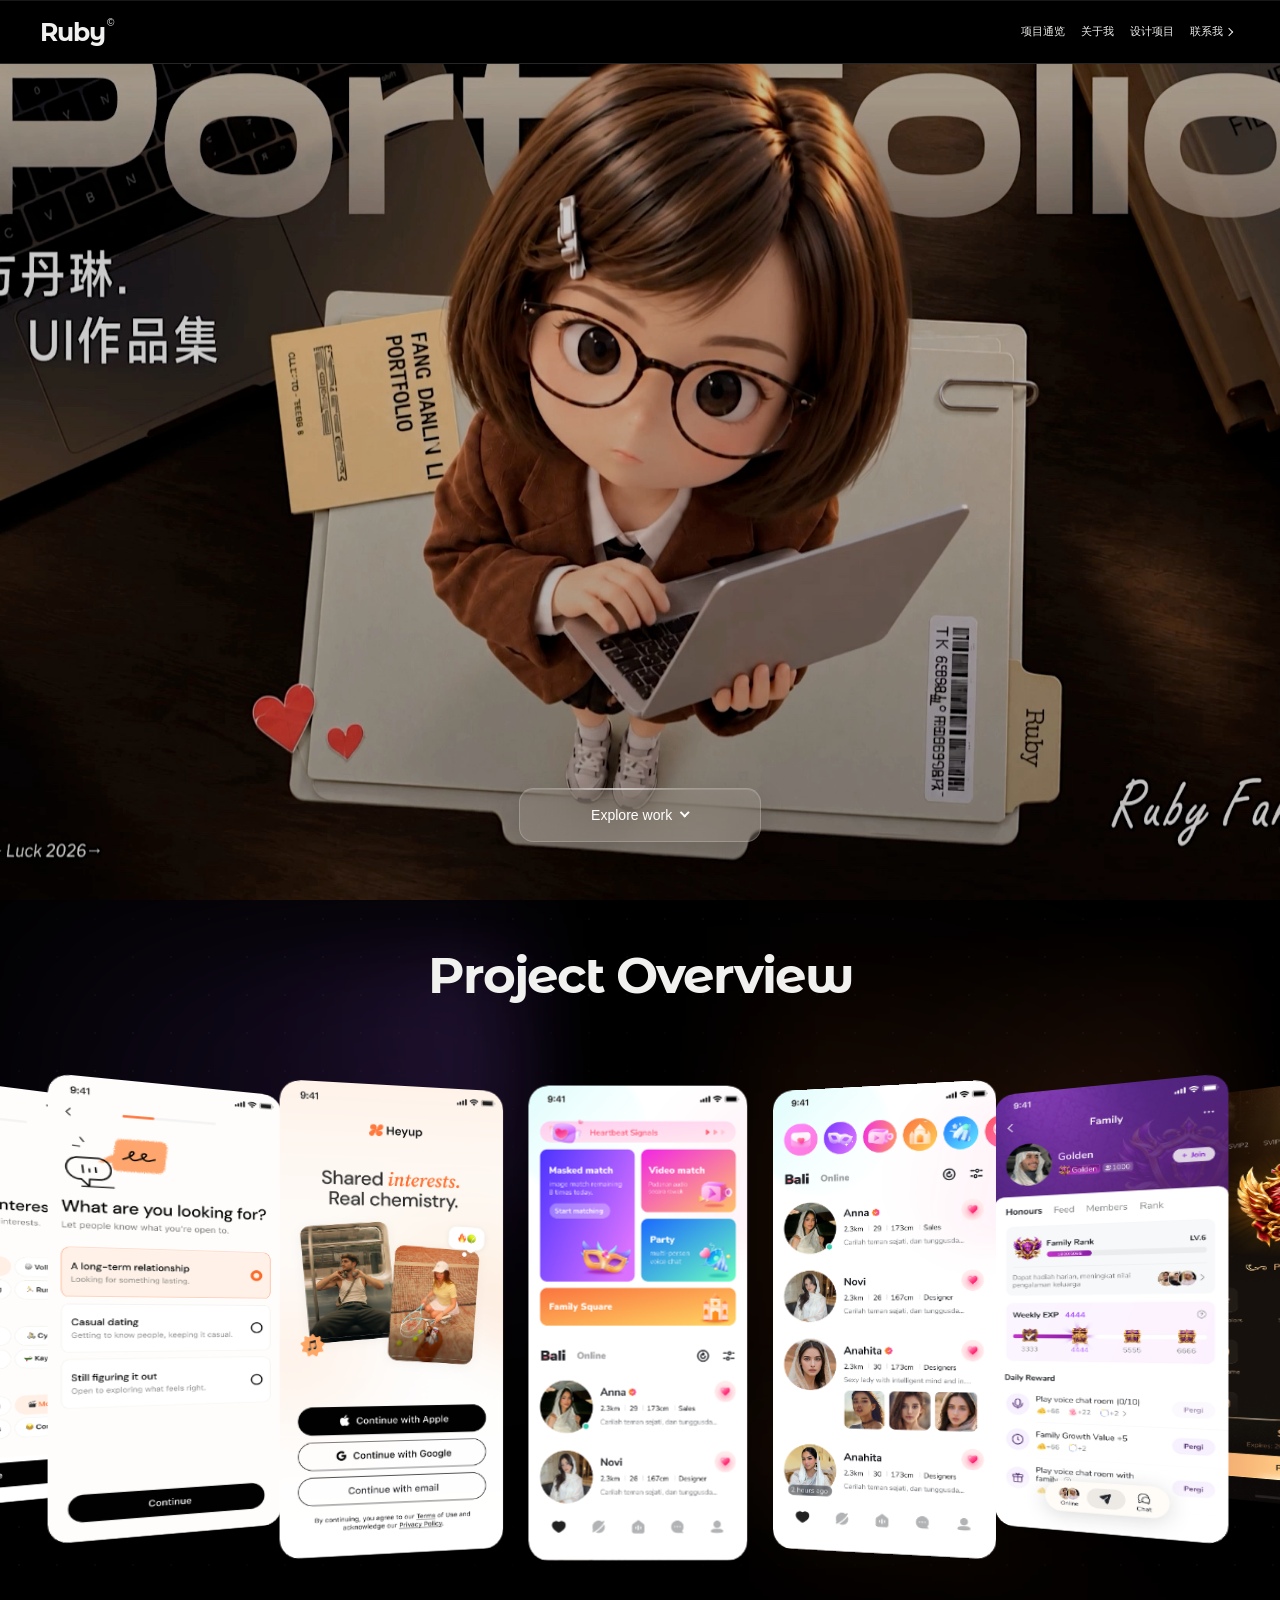
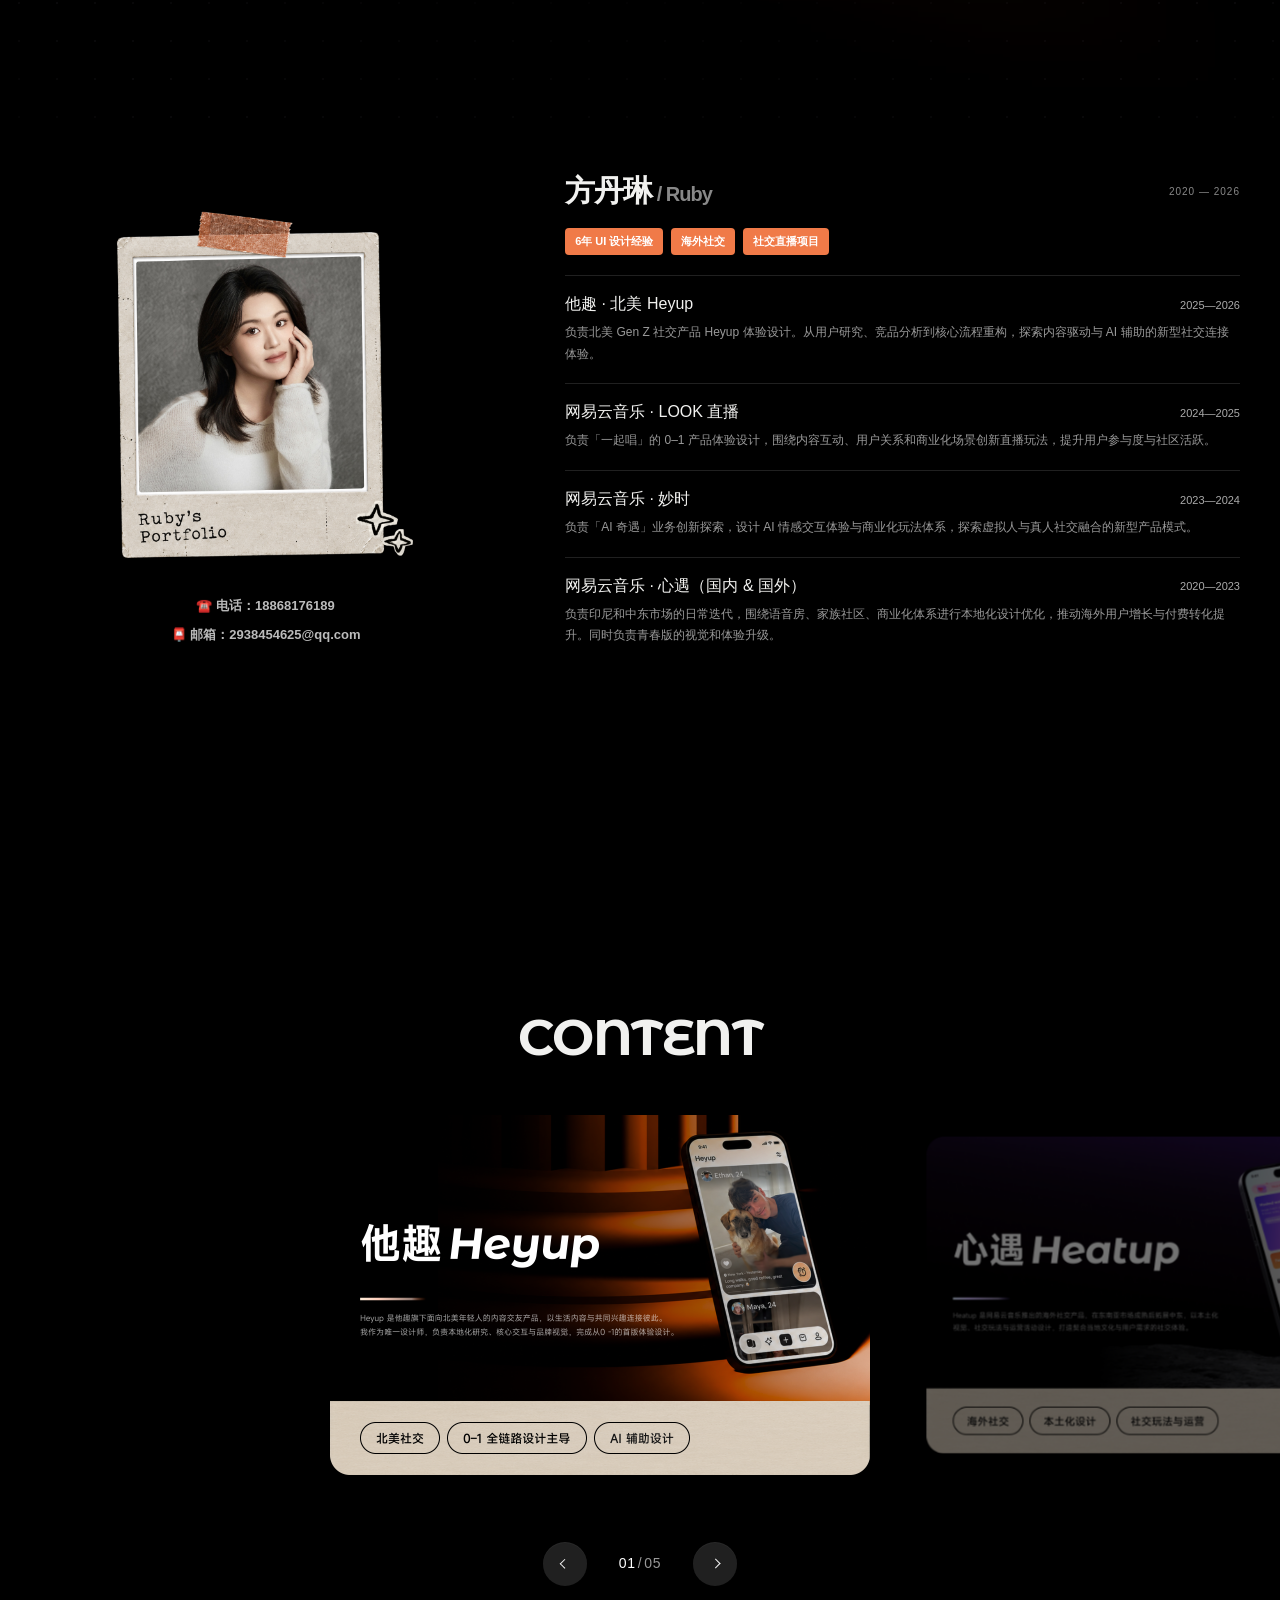
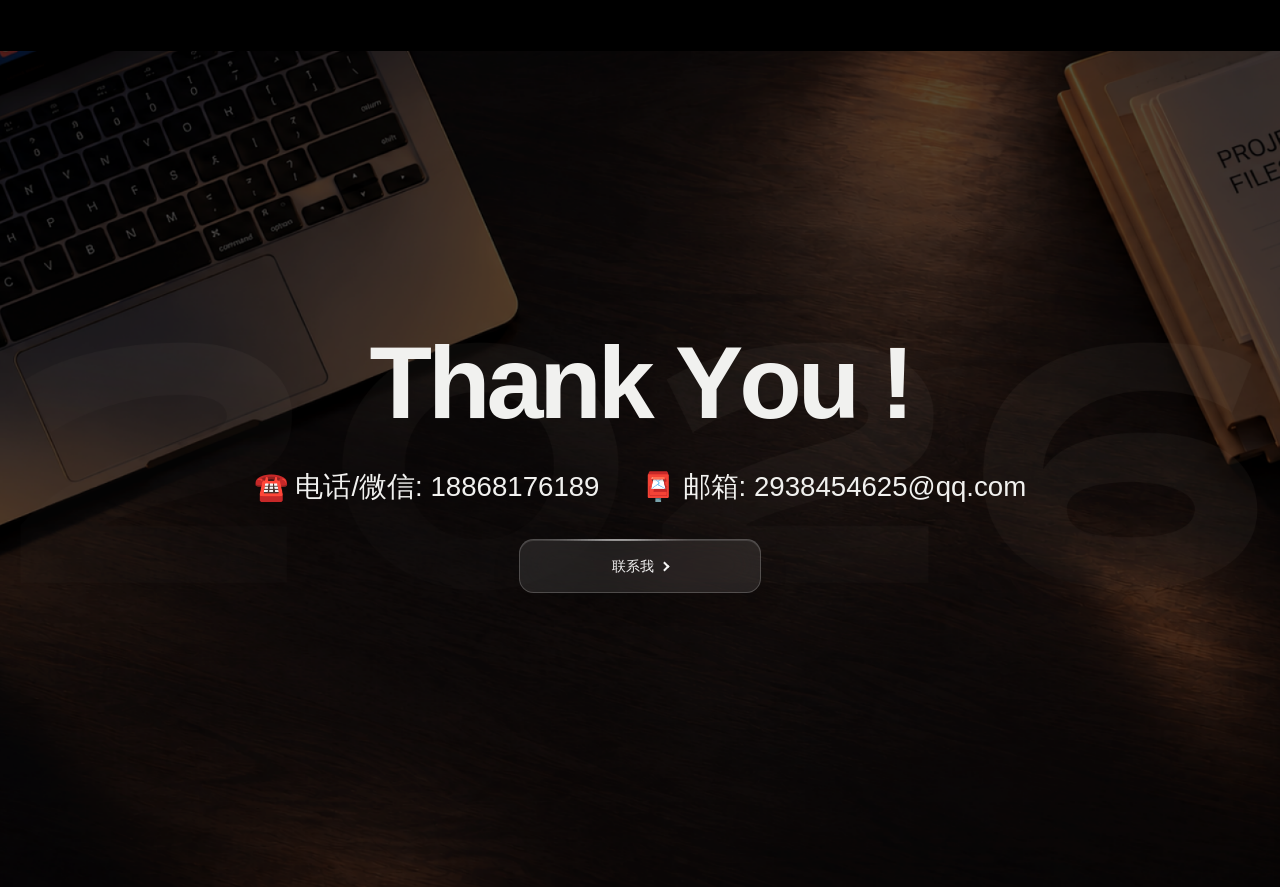
==== commit 1f03e3a1: "Update index.html 修复手机端项目轮播" ====
--- a/index.html
+++ b/index.html
@@ -336,7 +336,19 @@
 #home .hero-bottom .pill .chevron,#contact #contactBtn .chevron{width:7.2px;height:7.2px;border-width:2.04px}
 :is(#home,#contact) .hero-action-outline rect{stroke-width:1.2px}
 </style>
-</head><body><nav><a href="#home" class="logo">Ruby<sup>©</sup></a><div class="links"><a href="#overview">项目通览</a><a href="#about">关于我</a><a href="#work">设计项目</a><a href="#contact">联系我 <i class="chevron" aria-hidden="true"></i></a></div></nav><main><section id="home" class="hero"><div class="hero-media" aria-hidden="true"><video id="heroVideo" autoplay muted playsinline preload="auto" data-desktop-src="assets/hero-background-v3.mp4" data-mobile-src="assets/hero-mobile-clean-v2.mp4"></video></div><div class="hero-bottom"><a class="pill" href="#overview"><span class="hero-action-label">Explore work</span><span class="hero-action-icon"><i class="chevron" aria-hidden="true"></i></span><svg class="hero-action-outline" aria-hidden="true" focusable="false"><rect x="1" y="1" rx="14.4" ry="14.4" pathLength="100" stroke-dasharray="29.3750 70.6250" stroke-opacity="0.003422" style="--orbit-start:-0.3125;--orbit-end:-100.3125"/><rect x="1" y="1" rx="14.4" ry="14.4" pathLength="100" stroke-dasharray="28.1250 71.8750" stroke-opacity="0.010243" style="--orbit-start:-0.9375;--orbit-end:-100.9375"/><rect x="1" y="1" rx="14.4" ry="14.4" pathLength="100" stroke-dasharray="26.8750 73.1250" stroke-opacity="0.017051" style="--orbit-start:-1.5625;--orbit-end:-101.5625"/><rect x="1" y="1" rx="14.4" ry="14.4" pathLength="100" stroke-dasharray="25.6250 74.3750" stroke-opacity="0.023868" style="--orbit-start:-2.1875;--orbit-end:-102.1875"/><rect x="1" y="1" rx="14.4" ry="14.4" pathLength="100" stroke-dasharray="24.3750 75.6250" stroke-opacity="0.030715" style="--orbit-start:-2.8125;--orbit-end:-102.8125"/><rect x="1" y="1" rx="14.4" ry="14.4" pathLength="100" stroke-dasharray="23.1250 76.8750" stroke-opacity="0.037607" style="--orbit-start:-3.4375;--orbit-end:-103.4375"/><rect x="1" y="1" rx="14.4" ry="14.4" pathLength="100" stroke-dasharray="21.8750 78.1250" stroke-opacity="0.044558" style="--orbit-start:-4.0625;--orbit-end:-104.0625"/><rect x="1" y="1" rx="14.4" ry="14.4" pathLength="100" stroke-dasharray="20.6250 79.3750" stroke-opacity="0.051576" style="--orbit-start:-4.6875;--orbit-end:-104.6875"/><rect x="1" y="1" rx="14.4" ry="14.4" pathLength="100" stroke-dasharray="19.3750 80.6250" stroke-opacity="0.058658" style="--orbit-start:-5.3125;--orbit-end:-105.3125"/><rect x="1" y="1" rx="14.4" ry="14.4" pathLength="100" stroke-dasharray="18.1250 81.8750" stroke-opacity="0.065791" style="--orbit-start:-5.9375;--orbit-end:-105.9375"/><rect x="1" y="1" rx="14.4" ry="14.4" pathLength="100" stroke-dasharray="16.8750 83.1250" stroke-opacity="0.072943" style="--orbit-start:-6.5625;--orbit-end:-106.5625"/><rect x="1" y="1" rx="14.4" ry="14.4" pathLength="100" stroke-dasharray="15.6250 84.3750" stroke-opacity="0.080052" style="--orbit-start:-7.1875;--orbit-end:-107.1875"/><rect x="1" y="1" rx="14.4" ry="14.4" pathLength="100" stroke-dasharray="14.3750 85.6250" stroke-opacity="0.087017" style="--orbit-start:-7.8125;--orbit-end:-107.8125"/><rect x="1" y="1" rx="14.4" ry="14.4" pathLength="100" stroke-dasharray="13.1250 86.8750" stroke-opacity="0.093680" style="--orbit-start:-8.4375;--orbit-end:-108.4375"/><rect x="1" y="1" rx="14.4" ry="14.4" pathLength="100" stroke-dasharray="11.8750 88.1250" stroke-opacity="0.099796" style="--orbit-start:-9.0625;--orbit-end:-109.0625"/><rect x="1" y="1" rx="14.4" ry="14.4" pathLength="100" stroke-dasharray="10.6250 89.3750" stroke-opacity="0.104999" style="--orbit-start:-9.6875;--orbit-end:-109.6875"/><rect x="1" y="1" rx="14.4" ry="14.4" pathLength="100" stroke-dasharray="9.3750 90.6250" stroke-opacity="0.108761" style="--orbit-start:-10.3125;--orbit-end:-110.3125"/><rect x="1" y="1" rx="14.4" ry="14.4" pathLength="100" stroke-dasharray="8.1250 91.8750" stroke-opacity="0.110347" style="--orbit-start:-10.9375;--orbit-end:-110.9375"/><rect x="1" y="1" rx="14.4" ry="14.4" pathLength="100" stroke-dasharray="6.8750 93.1250" stroke-opacity="0.108774" style="--orbit-start:-11.5625;--orbit-end:-111.5625"/><rect x="1" y="1" rx="14.4" ry="14.4" pathLength="100" stroke-dasharray="5.6250 94.3750" stroke-opacity="0.102841" style="--orbit-start:-12.1875;--orbit-end:-112.1875"/><rect x="1" y="1" rx="14.4" ry="14.4" pathLength="100" stroke-dasharray="4.3750 95.6250" stroke-opacity="0.091256" style="--orbit-start:-12.8125;--orbit-end:-112.8125"/><rect x="1" y="1" rx="14.4" ry="14.4" pathLength="100" stroke-dasharray="3.1250 96.8750" stroke-opacity="0.072982" style="--orbit-start:-13.4375;--orbit-end:-113.4375"/><rect x="1" y="1" rx="14.4" ry="14.4" pathLength="100" stroke-dasharray="1.8750 98.1250" stroke-opacity="0.047782" style="--orbit-start:-14.0625;--orbit-end:-114.0625"/><rect x="1" y="1" rx="14.4" ry="14.4" pathLength="100" stroke-dasharray="0.6250 99.3750" stroke-opacity="0.016822" style="--orbit-start:-14.6875;--orbit-end:-114.6875"/></svg></a></div></section><section id="overview" aria-labelledby="overviewTitle"><div class="overview-purple-glow" aria-hidden="true"></div><div class="overview-heading"><h2 id="overviewTitle" class="english-title">Project Overview</h2></div><div class="overview-stage" tabindex="0" role="region" aria-label="项目图片通览，移动鼠标即可左右浏览，也可触摸滑动或按方向键"><div class="overview-belt"></div></div></section><section id="about"><div class="profile-layout"><div class="profile-person"><div class="profile-photo"><img src="assets/ruby-photo-current.png?v=6e0aa32c66b8" alt="方丹琳 Ruby 的个人照片"></div><div class="profile-contact"><button type="button" data-copy="18868176189" aria-label="复制电话 18868176189">☎️ 电话：18868176189</button><button type="button" data-copy="2938454625@qq.com" aria-label="复制邮箱 2938454625@qq.com">📮 邮箱：2938454625@qq.com</button></div></div><div class="profile-content"><div class="profile-heading"><h3>方丹琳<span> / Ruby</span></h3><span class="years">2020 — 2026</span></div><div class="profile-tags"><span>6年 UI 设计经验</span><span>海外社交</span><span>社交直播项目</span></div><div class="profile-careers"><article class="experience"><div><h4>他趣 · 北美 Heyup</h4><time>2025—2026</time></div><p>负责北美 Gen Z 社交产品 Heyup 体验设计。从用户研究、竞品分析到核心流程重构，探索内容驱动与 AI 辅助的新型社交连接体验。</p></article><article class="experience"><div><h4>网易云音乐 · LOOK 直播</h4><time>2024—2025</time></div><p>负责「一起唱」的 0–1 产品体验设计，围绕内容互动、用户关系和商业化场景创新直播玩法，提升用户参与度与社区活跃。</p></article><article class="experience"><div><h4>网易云音乐 · 妙时</h4><time>2023—2024</time></div><p>负责「AI 奇遇」业务创新探索，设计 AI 情感交互体验与商业化玩法体系，探索虚拟人与真人社交融合的新型产品模式。</p></article><article class="experience"><div><h4>网易云音乐 · 心遇（国内 & 国外）</h4><time>2020—2023</time></div><p>负责印尼和中东市场的日常迭代，围绕语音房、家族社区、商业化体系进行本地化设计优化，推动海外用户增长与付费转化提升。同时负责青春版的视觉和体验升级。</p></article></div></div></div></section><section id="work"><h2 class="content-title english-title">CONTENT</h2><div class="projects" aria-label="精选项目轮播"><article class="project selected" data-title="移动产品体验设计"><a class="project-link" href="project-1.html" aria-label="查看他趣北美详情"><div class="art project-cover"><img src="assets/work-covers/1.png?v=0cf201c0326d" alt="项目01封面" loading="lazy" width="2160" height="1440"><span class="cover-enter" aria-hidden="true"><i class="chevron"></i></span></div></a></article><article class="project" data-title="数字工作台设计"><a class="project-link" href="project-2.html" aria-label="查看心遇中东详情"><div class="art project-cover"><img src="assets/work-covers/2.png?v=f4bc4157b0df" alt="项目02封面" loading="lazy" width="2160" height="1440"><span class="cover-enter" aria-hidden="true"><i class="chevron"></i></span></div></a></article><article class="project" data-title="品牌视觉探索"><a class="project-link" href="project-3.html" aria-label="查看网易云音乐Look直播详情"><div class="art project-cover"><img src="assets/work-covers/3.png?v=e8e674ea0f9e" alt="项目03封面" loading="lazy" width="2160" height="1440"><span class="cover-enter" aria-hidden="true"><i class="chevron"></i></span></div></a></article><article class="project" data-title="设计系统与组件"><a class="project-link" href="project-4.html" aria-label="查看妙时AI奇遇详情"><div class="art project-cover"><img src="assets/work-covers/4.png?v=d5fc924e51f7" alt="项目04封面" loading="lazy" width="2160" height="1440"><span class="cover-enter" aria-hidden="true"><i class="chevron"></i></span></div></a></article><article class="project" data-title="内容与交互探索"><a class="project-link" href="project-5.html" aria-label="查看团队&自驱详情"><div class="art project-cover"><img src="assets/work-covers/5.png?v=ac86fa6fbdd1" alt="项目05封面" loading="lazy" width="2160" height="1440"><span class="cover-enter" aria-hidden="true"><i class="chevron"></i></span></div></a></article></div><div class="project-actions"><button class="project-arrow prev" aria-label="上一个项目"><i class="chevron left" aria-hidden="true"></i></button><span id="projectCounter" class="project-counter" role="status" aria-live="polite" aria-atomic="true" aria-label="第 1 个项目，共 5 个"><span class="project-counter-number"><span class="project-counter-current">01</span></span><span class="project-counter-separator">/</span><span class="project-counter-total">05</span></span><button class="project-arrow next" aria-label="下一个项目"><i class="chevron" aria-hidden="true"></i></button></div></section><section id="contact" class="contact"><picture class="contact-background"><source media="(max-width: 700px)" srcset="assets/contact-portrait.png"><img class="contact-cover" src="assets/contact-landscape.png" alt="" aria-hidden="true"></picture><div class="contact-content"><div class="contact-message"><h2 class="contact-stagger-title">Thank You !</h2><p class="contact-stagger-details">☎️ 电话/微信: 18868176189     📮 邮箱: 2938454625@qq.com</p></div><button id="contactBtn"><span>联系我</span><i class="chevron" aria-hidden="true"></i><svg class="hero-action-outline" aria-hidden="true" focusable="false"><rect x="1" y="1" rx="14.4" ry="14.4" pathLength="100" stroke-dasharray="29.3750 70.6250" stroke-opacity="0.003422" style="--orbit-start:-0.3125;--orbit-end:-100.3125"/><rect x="1" y="1" rx="14.4" ry="14.4" pathLength="100" stroke-dasharray="28.1250 71.8750" stroke-opacity="0.010243" style="--orbit-start:-0.9375;--orbit-end:-100.9375"/><rect x="1" y="1" rx="14.4" ry="14.4" pathLength="100" stroke-dasharray="26.8750 73.1250" stroke-opacity="0.017051" style="--orbit-start:-1.5625;--orbit-end:-101.5625"/><rect x="1" y="1" rx="14.4" ry="14.4" pathLength="100" stroke-dasharray="25.6250 74.3750" stroke-opacity="0.023868" style="--orbit-start:-2.1875;--orbit-end:-102.1875"/><rect x="1" y="1" rx="14.4" ry="14.4" pathLength="100" stroke-dasharray="24.3750 75.6250" stroke-opacity="0.030715" style="--orbit-start:-2.8125;--orbit-end:-102.8125"/><rect x="1" y="1" rx="14.4" ry="14.4" pathLength="100" stroke-dasharray="23.1250 76.8750" stroke-opacity="0.037607" style="--orbit-start:-3.4375;--orbit-end:-103.4375"/><rect x="1" y="1" rx="14.4" ry="14.4" pathLength="100" stroke-dasharray="21.8750 78.1250" stroke-opacity="0.044558" style="--orbit-start:-4.0625;--orbit-end:-104.0625"/><rect x="1" y="1" rx="14.4" ry="14.4" pathLength="100" stroke-dasharray="20.6250 79.3750" stroke-opacity="0.051576" style="--orbit-start:-4.6875;--orbit-end:-104.6875"/><rect x="1" y="1" rx="14.4" ry="14.4" pathLength="100" stroke-dasharray="19.3750 80.6250" stroke-opacity="0.058658" style="--orbit-start:-5.3125;--orbit-end:-105.3125"/><rect x="1" y="1" rx="14.4" ry="14.4" pathLength="100" stroke-dasharray="18.1250 81.8750" stroke-opacity="0.065791" style="--orbit-start:-5.9375;--orbit-end:-105.9375"/><rect x="1" y="1" rx="14.4" ry="14.4" pathLength="100" stroke-dasharray="16.8750 83.1250" stroke-opacity="0.072943" style="--orbit-start:-6.5625;--orbit-end:-106.5625"/><rect x="1" y="1" rx="14.4" ry="14.4" pathLength="100" stroke-dasharray="15.6250 84.3750" stroke-opacity="0.080052" style="--orbit-start:-7.1875;--orbit-end:-107.1875"/><rect x="1" y="1" rx="14.4" ry="14.4" pathLength="100" stroke-dasharray="14.3750 85.6250" stroke-opacity="0.087017" style="--orbit-start:-7.8125;--orbit-end:-107.8125"/><rect x="1" y="1" rx="14.4" ry="14.4" pathLength="100" stroke-dasharray="13.1250 86.8750" stroke-opacity="0.093680" style="--orbit-start:-8.4375;--orbit-end:-108.4375"/><rect x="1" y="1" rx="14.4" ry="14.4" pathLength="100" stroke-dasharray="11.8750 88.1250" stroke-opacity="0.099796" style="--orbit-start:-9.0625;--orbit-end:-109.0625"/><rect x="1" y="1" rx="14.4" ry="14.4" pathLength="100" stroke-dasharray="10.6250 89.3750" stroke-opacity="0.104999" style="--orbit-start:-9.6875;--orbit-end:-109.6875"/><rect x="1" y="1" rx="14.4" ry="14.4" pathLength="100" stroke-dasharray="9.3750 90.6250" stroke-opacity="0.108761" style="--orbit-start:-10.3125;--orbit-end:-110.3125"/><rect x="1" y="1" rx="14.4" ry="14.4" pathLength="100" stroke-dasharray="8.1250 91.8750" stroke-opacity="0.110347" style="--orbit-start:-10.9375;--orbit-end:-110.9375"/><rect x="1" y="1" rx="14.4" ry="14.4" pathLength="100" stroke-dasharray="6.8750 93.1250" stroke-opacity="0.108774" style="--orbit-start:-11.5625;--orbit-end:-111.5625"/><rect x="1" y="1" rx="14.4" ry="14.4" pathLength="100" stroke-dasharray="5.6250 94.3750" stroke-opacity="0.102841" style="--orbit-start:-12.1875;--orbit-end:-112.1875"/><rect x="1" y="1" rx="14.4" ry="14.4" pathLength="100" stroke-dasharray="4.3750 95.6250" stroke-opacity="0.091256" style="--orbit-start:-12.8125;--orbit-end:-112.8125"/><rect x="1" y="1" rx="14.4" ry="14.4" pathLength="100" stroke-dasharray="3.1250 96.8750" stroke-opacity="0.072982" style="--orbit-start:-13.4375;--orbit-end:-113.4375"/><rect x="1" y="1" rx="14.4" ry="14.4" pathLength="100" stroke-dasharray="1.8750 98.1250" stroke-opacity="0.047782" style="--orbit-start:-14.0625;--orbit-end:-114.0625"/><rect x="1" y="1" rx="14.4" ry="14.4" pathLength="100" stroke-dasharray="0.6250 99.3750" stroke-opacity="0.016822" style="--orbit-start:-14.6875;--orbit-end:-114.6875"/></svg></button></div></section></main><dialog id="modal"><h3 id="modalTitle"></h3><p id="modalText" hidden></p><div class="copy-contacts"><button type="button" class="copy-contact" data-copy="18868176189" aria-label="复制电话"><span>电话：18868176189</span><svg width="16" height="16" viewBox="0 0 24 24" fill="none" aria-hidden="true"><rect x="4" y="8" width="12" height="13" rx="1" stroke="currentColor" stroke-width="1.8"/><path d="M9 3h11v13" stroke="currentColor" stroke-width="1.8" stroke-linecap="round"/></svg></button><button type="button" class="copy-contact" data-copy="2938454625@qq.com" aria-label="复制邮箱"><span>邮箱：2938454625@qq.com</span><svg width="16" height="16" viewBox="0 0 24 24" fill="none" aria-hidden="true"><rect x="4" y="8" width="12" height="13" rx="1" stroke="currentColor" stroke-width="1.8"/><path d="M9 3h11v13" stroke="currentColor" stroke-width="1.8" stroke-linecap="round"/></svg></button></div><div id="copyStatus" role="status" aria-live="polite"></div><img class="qr-image" src="assets/wechat-square.jpg" width="320" height="320" alt="Ruby 的微信二维码"><button id="close" aria-label="关闭弹窗"><svg width="18" height="18" viewBox="0 0 24 24" fill="none" aria-hidden="true"><path d="m6 6 12 12M18 6 6 18" stroke="currentColor" stroke-width="2" stroke-linecap="round"/></svg></button></dialog><script>const modal=document.querySelector('#modal');function show(t,p){document.querySelector('#modalTitle').textContent=t;document.querySelector('#modalText').textContent=p;modal.showModal()}document.querySelector('#contactBtn').onclick=()=>show('期待与你联系','电话：188 6817 6189 · 邮箱：2938454625@qq.com');document.querySelector('#close').onclick=()=>modal.close();modal.onclick=e=>{if(e.target===modal)modal.close()};const observer=new IntersectionObserver(es=>es.forEach(e=>{if(e.isIntersecting){e.target.classList.add('visible');observer.unobserve(e.target)}}),{threshold:.1});document.querySelectorAll('.reveal').forEach(e=>observer.observe(e));const track=document.querySelector('.projects');const originals=[...track.children];originals.forEach((c,i)=>c.dataset.index=i);for(let set=0;set<2;set++){const frag=document.createDocumentFragment();originals.forEach(c=>frag.append(c.cloneNode(true)));if(set===0)track.prepend(frag);else track.append(frag)}const slides=[...track.children];let ready=false,timer;function step(){return slides[1].offsetLeft-slides[0].offsetLeft}function center(n){return slides[n].offsetLeft-track.offsetLeft-(track.clientWidth-slides[n].offsetWidth)/2}function updateProjectCounter(number,total){
+<style id="carousel-rendering-fix">
+/* Keep card faces in ordinary 2D layers on mobile WebKit. */
+#work .project{backface-visibility:visible;-webkit-backface-visibility:visible;will-change:auto}
+#work .project-link{backface-visibility:visible;-webkit-backface-visibility:visible;will-change:auto;transform:none}
+@media(hover:hover) and (pointer:fine){#work .project-link:hover{transform:scale(1.05)}}
+</style></head><body><nav><a href="#home" class="logo">Ruby<sup>©</sup></a><div class="links"><a href="#overview">项目通览</a><a href="#about">关于我</a><a href="#work">设计项目</a><a href="#contact">联系我 <i class="chevron" aria-hidden="true"></i></a></div></nav><main><section id="home" class="hero"><div class="hero-media" aria-hidden="true"><video id="heroVideo" autoplay muted playsinline preload="auto" data-desktop-src="assets/hero-background-v3.mp4" data-mobile-src="assets/hero-mobile-clean-v2.mp4"></video></div><div class="hero-bottom"><a class="pill" href="#overview"><span class="hero-action-label">Explore work</span><span class="hero-action-icon"><i class="chevron" aria-hidden="true"></i></span><svg class="hero-action-outline" aria-hidden="true" focusable="false"><rect x="1" y="1" rx="14.4" ry="14.4" pathLength="100" stroke-dasharray="29.3750 70.6250" stroke-opacity="0.003422" style="--orbit-start:-0.3125;--orbit-end:-100.3125"/><rect x="1" y="1" rx="14.4" ry="14.4" pathLength="100" stroke-dasharray="28.1250 71.8750" stroke-opacity="0.010243" style="--orbit-start:-0.9375;--orbit-end:-100.9375"/><rect x="1" y="1" rx="14.4" ry="14.4" pathLength="100" stroke-dasharray="26.8750 73.1250" stroke-opacity="0.017051" style="--orbit-start:-1.5625;--orbit-end:-101.5625"/><rect x="1" y="1" rx="14.4" ry="14.4" pathLength="100" stroke-dasharray="25.6250 74.3750" stroke-opacity="0.023868" style="--orbit-start:-2.1875;--orbit-end:-102.1875"/><rect x="1" y="1" rx="14.4" ry="14.4" pathLength="100" stroke-dasharray="24.3750 75.6250" stroke-opacity="0.030715" style="--orbit-start:-2.8125;--orbit-end:-102.8125"/><rect x="1" y="1" rx="14.4" ry="14.4" pathLength="100" stroke-dasharray="23.1250 76.8750" stroke-opacity="0.037607" style="--orbit-start:-3.4375;--orbit-end:-103.4375"/><rect x="1" y="1" rx="14.4" ry="14.4" pathLength="100" stroke-dasharray="21.8750 78.1250" stroke-opacity="0.044558" style="--orbit-start:-4.0625;--orbit-end:-104.0625"/><rect x="1" y="1" rx="14.4" ry="14.4" pathLength="100" stroke-dasharray="20.6250 79.3750" stroke-opacity="0.051576" style="--orbit-start:-4.6875;--orbit-end:-104.6875"/><rect x="1" y="1" rx="14.4" ry="14.4" pathLength="100" stroke-dasharray="19.3750 80.6250" stroke-opacity="0.058658" style="--orbit-start:-5.3125;--orbit-end:-105.3125"/><rect x="1" y="1" rx="14.4" ry="14.4" pathLength="100" stroke-dasharray="18.1250 81.8750" stroke-opacity="0.065791" style="--orbit-start:-5.9375;--orbit-end:-105.9375"/><rect x="1" y="1" rx="14.4" ry="14.4" pathLength="100" stroke-dasharray="16.8750 83.1250" stroke-opacity="0.072943" style="--orbit-start:-6.5625;--orbit-end:-106.5625"/><rect x="1" y="1" rx="14.4" ry="14.4" pathLength="100" stroke-dasharray="15.6250 84.3750" stroke-opacity="0.080052" style="--orbit-start:-7.1875;--orbit-end:-107.1875"/><rect x="1" y="1" rx="14.4" ry="14.4" pathLength="100" stroke-dasharray="14.3750 85.6250" stroke-opacity="0.087017" style="--orbit-start:-7.8125;--orbit-end:-107.8125"/><rect x="1" y="1" rx="14.4" ry="14.4" pathLength="100" stroke-dasharray="13.1250 86.8750" stroke-opacity="0.093680" style="--orbit-start:-8.4375;--orbit-end:-108.4375"/><rect x="1" y="1" rx="14.4" ry="14.4" pathLength="100" stroke-dasharray="11.8750 88.1250" stroke-opacity="0.099796" style="--orbit-start:-9.0625;--orbit-end:-109.0625"/><rect x="1" y="1" rx="14.4" ry="14.4" pathLength="100" stroke-dasharray="10.6250 89.3750" stroke-opacity="0.104999" style="--orbit-start:-9.6875;--orbit-end:-109.6875"/><rect x="1" y="1" rx="14.4" ry="14.4" pathLength="100" stroke-dasharray="9.3750 90.6250" stroke-opacity="0.108761" style="--orbit-start:-10.3125;--orbit-end:-110.3125"/><rect x="1" y="1" rx="14.4" ry="14.4" pathLength="100" stroke-dasharray="8.1250 91.8750" stroke-opacity="0.110347" style="--orbit-start:-10.9375;--orbit-end:-110.9375"/><rect x="1" y="1" rx="14.4" ry="14.4" pathLength="100" stroke-dasharray="6.8750 93.1250" stroke-opacity="0.108774" style="--orbit-start:-11.5625;--orbit-end:-111.5625"/><rect x="1" y="1" rx="14.4" ry="14.4" pathLength="100" stroke-dasharray="5.6250 94.3750" stroke-opacity="0.102841" style="--orbit-start:-12.1875;--orbit-end:-112.1875"/><rect x="1" y="1" rx="14.4" ry="14.4" pathLength="100" stroke-dasharray="4.3750 95.6250" stroke-opacity="0.091256" style="--orbit-start:-12.8125;--orbit-end:-112.8125"/><rect x="1" y="1" rx="14.4" ry="14.4" pathLength="100" stroke-dasharray="3.1250 96.8750" stroke-opacity="0.072982" style="--orbit-start:-13.4375;--orbit-end:-113.4375"/><rect x="1" y="1" rx="14.4" ry="14.4" pathLength="100" stroke-dasharray="1.8750 98.1250" stroke-opacity="0.047782" style="--orbit-start:-14.0625;--orbit-end:-114.0625"/><rect x="1" y="1" rx="14.4" ry="14.4" pathLength="100" stroke-dasharray="0.6250 99.3750" stroke-opacity="0.016822" style="--orbit-start:-14.6875;--orbit-end:-114.6875"/></svg></a></div></section><section id="overview" aria-labelledby="overviewTitle"><div class="overview-purple-glow" aria-hidden="true"></div><div class="overview-heading"><h2 id="overviewTitle" class="english-title">Project Overview</h2></div><div class="overview-stage" tabindex="0" role="region" aria-label="项目图片通览，移动鼠标即可左右浏览，也可触摸滑动或按方向键"><div class="overview-belt"></div></div></section><section id="about"><div class="profile-layout"><div class="profile-person"><div class="profile-photo"><img src="assets/ruby-photo-current.png?v=6e0aa32c66b8" alt="方丹琳 Ruby 的个人照片"></div><div class="profile-contact"><button type="button" data-copy="18868176189" aria-label="复制电话 18868176189">☎️ 电话：18868176189</button><button type="button" data-copy="2938454625@qq.com" aria-label="复制邮箱 2938454625@qq.com">📮 邮箱：2938454625@qq.com</button></div></div><div class="profile-content"><div class="profile-heading"><h3>方丹琳<span> / Ruby</span></h3><span class="years">2020 — 2026</span></div><div class="profile-tags"><span>6年 UI 设计经验</span><span>海外社交</span><span>社交直播项目</span></div><div class="profile-careers"><article class="experience"><div><h4>他趣 · 北美 Heyup</h4><time>2025—2026</time></div><p>负责北美 Gen Z 社交产品 Heyup 体验设计。从用户研究、竞品分析到核心流程重构，探索内容驱动与 AI 辅助的新型社交连接体验。</p></article><article class="experience"><div><h4>网易云音乐 · LOOK 直播</h4><time>2024—2025</time></div><p>负责「一起唱」的 0–1 产品体验设计，围绕内容互动、用户关系和商业化场景创新直播玩法，提升用户参与度与社区活跃。</p></article><article class="experience"><div><h4>网易云音乐 · 妙时</h4><time>2023—2024</time></div><p>负责「AI 奇遇」业务创新探索，设计 AI 情感交互体验与商业化玩法体系，探索虚拟人与真人社交融合的新型产品模式。</p></article><article class="experience"><div><h4>网易云音乐 · 心遇（国内 & 国外）</h4><time>2020—2023</time></div><p>负责印尼和中东市场的日常迭代，围绕语音房、家族社区、商业化体系进行本地化设计优化，推动海外用户增长与付费转化提升。同时负责青春版的视觉和体验升级。</p></article></div></div></div></section><section id="work"><h2 class="content-title english-title">CONTENT</h2><div class="projects" aria-label="精选项目轮播"><article class="project selected" data-title="移动产品体验设计"><a class="project-link" href="project-1.html" aria-label="查看他趣北美详情"><div class="art project-cover"><img src="assets/work-covers/1.png?v=0cf201c0326d" alt="项目01封面" loading="lazy" width="2160" height="1440"><span class="cover-enter" aria-hidden="true"><i class="chevron"></i></span></div></a></article><article class="project" data-title="数字工作台设计"><a class="project-link" href="project-2.html" aria-label="查看心遇中东详情"><div class="art project-cover"><img src="assets/work-covers/2.png?v=f4bc4157b0df" alt="项目02封面" loading="lazy" width="2160" height="1440"><span class="cover-enter" aria-hidden="true"><i class="chevron"></i></span></div></a></article><article class="project" data-title="品牌视觉探索"><a class="project-link" href="project-3.html" aria-label="查看网易云音乐Look直播详情"><div class="art project-cover"><img src="assets/work-covers/3.png?v=e8e674ea0f9e" alt="项目03封面" loading="lazy" width="2160" height="1440"><span class="cover-enter" aria-hidden="true"><i class="chevron"></i></span></div></a></article><article class="project" data-title="设计系统与组件"><a class="project-link" href="project-4.html" aria-label="查看妙时AI奇遇详情"><div class="art project-cover"><img src="assets/work-covers/4.png?v=d5fc924e51f7" alt="项目04封面" loading="lazy" width="2160" height="1440"><span class="cover-enter" aria-hidden="true"><i class="chevron"></i></span></div></a></article><article class="project" data-title="内容与交互探索"><a class="project-link" href="project-5.html" aria-label="查看团队&自驱详情"><div class="art project-cover"><img src="assets/work-covers/5.png?v=ac86fa6fbdd1" alt="项目05封面" loading="lazy" width="2160" height="1440"><span class="cover-enter" aria-hidden="true"><i class="chevron"></i></span></div></a></article></div><div class="project-actions"><button class="project-arrow prev" aria-label="上一个项目"><i class="chevron left" aria-hidden="true"></i></button><span id="projectCounter" class="project-counter" role="status" aria-live="polite" aria-atomic="true" aria-label="第 1 个项目，共 5 个"><span class="project-counter-number"><span class="project-counter-current">01</span></span><span class="project-counter-separator">/</span><span class="project-counter-total">05</span></span><button class="project-arrow next" aria-label="下一个项目"><i class="chevron" aria-hidden="true"></i></button></div></section><section id="contact" class="contact"><picture class="contact-background"><source media="(max-width: 700px)" srcset="assets/contact-portrait.png"><img class="contact-cover" src="assets/contact-landscape.png" alt="" aria-hidden="true"></picture><div class="contact-content"><div class="contact-message"><h2 class="contact-stagger-title">Thank You !</h2><p class="contact-stagger-details">☎️ 电话/微信: 18868176189     📮 邮箱: 2938454625@qq.com</p></div><button id="contactBtn"><span>联系我</span><i class="chevron" aria-hidden="true"></i><svg class="hero-action-outline" aria-hidden="true" focusable="false"><rect x="1" y="1" rx="14.4" ry="14.4" pathLength="100" stroke-dasharray="29.3750 70.6250" stroke-opacity="0.003422" style="--orbit-start:-0.3125;--orbit-end:-100.3125"/><rect x="1" y="1" rx="14.4" ry="14.4" pathLength="100" stroke-dasharray="28.1250 71.8750" stroke-opacity="0.010243" style="--orbit-start:-0.9375;--orbit-end:-100.9375"/><rect x="1" y="1" rx="14.4" ry="14.4" pathLength="100" stroke-dasharray="26.8750 73.1250" stroke-opacity="0.017051" style="--orbit-start:-1.5625;--orbit-end:-101.5625"/><rect x="1" y="1" rx="14.4" ry="14.4" pathLength="100" stroke-dasharray="25.6250 74.3750" stroke-opacity="0.023868" style="--orbit-start:-2.1875;--orbit-end:-102.1875"/><rect x="1" y="1" rx="14.4" ry="14.4" pathLength="100" stroke-dasharray="24.3750 75.6250" stroke-opacity="0.030715" style="--orbit-start:-2.8125;--orbit-end:-102.8125"/><rect x="1" y="1" rx="14.4" ry="14.4" pathLength="100" stroke-dasharray="23.1250 76.8750" stroke-opacity="0.037607" style="--orbit-start:-3.4375;--orbit-end:-103.4375"/><rect x="1" y="1" rx="14.4" ry="14.4" pathLength="100" stroke-dasharray="21.8750 78.1250" stroke-opacity="0.044558" style="--orbit-start:-4.0625;--orbit-end:-104.0625"/><rect x="1" y="1" rx="14.4" ry="14.4" pathLength="100" stroke-dasharray="20.6250 79.3750" stroke-opacity="0.051576" style="--orbit-start:-4.6875;--orbit-end:-104.6875"/><rect x="1" y="1" rx="14.4" ry="14.4" pathLength="100" stroke-dasharray="19.3750 80.6250" stroke-opacity="0.058658" style="--orbit-start:-5.3125;--orbit-end:-105.3125"/><rect x="1" y="1" rx="14.4" ry="14.4" pathLength="100" stroke-dasharray="18.1250 81.8750" stroke-opacity="0.065791" style="--orbit-start:-5.9375;--orbit-end:-105.9375"/><rect x="1" y="1" rx="14.4" ry="14.4" pathLength="100" stroke-dasharray="16.8750 83.1250" stroke-opacity="0.072943" style="--orbit-start:-6.5625;--orbit-end:-106.5625"/><rect x="1" y="1" rx="14.4" ry="14.4" pathLength="100" stroke-dasharray="15.6250 84.3750" stroke-opacity="0.080052" style="--orbit-start:-7.1875;--orbit-end:-107.1875"/><rect x="1" y="1" rx="14.4" ry="14.4" pathLength="100" stroke-dasharray="14.3750 85.6250" stroke-opacity="0.087017" style="--orbit-start:-7.8125;--orbit-end:-107.8125"/><rect x="1" y="1" rx="14.4" ry="14.4" pathLength="100" stroke-dasharray="13.1250 86.8750" stroke-opacity="0.093680" style="--orbit-start:-8.4375;--orbit-end:-108.4375"/><rect x="1" y="1" rx="14.4" ry="14.4" pathLength="100" stroke-dasharray="11.8750 88.1250" stroke-opacity="0.099796" style="--orbit-start:-9.0625;--orbit-end:-109.0625"/><rect x="1" y="1" rx="14.4" ry="14.4" pathLength="100" stroke-dasharray="10.6250 89.3750" stroke-opacity="0.104999" style="--orbit-start:-9.6875;--orbit-end:-109.6875"/><rect x="1" y="1" rx="14.4" ry="14.4" pathLength="100" stroke-dasharray="9.3750 90.6250" stroke-opacity="0.108761" style="--orbit-start:-10.3125;--orbit-end:-110.3125"/><rect x="1" y="1" rx="14.4" ry="14.4" pathLength="100" stroke-dasharray="8.1250 91.8750" stroke-opacity="0.110347" style="--orbit-start:-10.9375;--orbit-end:-110.9375"/><rect x="1" y="1" rx="14.4" ry="14.4" pathLength="100" stroke-dasharray="6.8750 93.1250" stroke-opacity="0.108774" style="--orbit-start:-11.5625;--orbit-end:-111.5625"/><rect x="1" y="1" rx="14.4" ry="14.4" pathLength="100" stroke-dasharray="5.6250 94.3750" stroke-opacity="0.102841" style="--orbit-start:-12.1875;--orbit-end:-112.1875"/><rect x="1" y="1" rx="14.4" ry="14.4" pathLength="100" stroke-dasharray="4.3750 95.6250" stroke-opacity="0.091256" style="--orbit-start:-12.8125;--orbit-end:-112.8125"/><rect x="1" y="1" rx="14.4" ry="14.4" pathLength="100" stroke-dasharray="3.1250 96.8750" stroke-opacity="0.072982" style="--orbit-start:-13.4375;--orbit-end:-113.4375"/><rect x="1" y="1" rx="14.4" ry="14.4" pathLength="100" stroke-dasharray="1.8750 98.1250" stroke-opacity="0.047782" style="--orbit-start:-14.0625;--orbit-end:-114.0625"/><rect x="1" y="1" rx="14.4" ry="14.4" pathLength="100" stroke-dasharray="0.6250 99.3750" stroke-opacity="0.016822" style="--orbit-start:-14.6875;--orbit-end:-114.6875"/></svg></button></div></section></main><dialog id="modal"><h3 id="modalTitle"></h3><p id="modalText" hidden></p><div class="copy-contacts"><button type="button" class="copy-contact" data-copy="18868176189" aria-label="复制电话"><span>电话：18868176189</span><svg width="16" height="16" viewBox="0 0 24 24" fill="none" aria-hidden="true"><rect x="4" y="8" width="12" height="13" rx="1" stroke="currentColor" stroke-width="1.8"/><path d="M9 3h11v13" stroke="currentColor" stroke-width="1.8" stroke-linecap="round"/></svg></button><button type="button" class="copy-contact" data-copy="2938454625@qq.com" aria-label="复制邮箱"><span>邮箱：2938454625@qq.com</span><svg width="16" height="16" viewBox="0 0 24 24" fill="none" aria-hidden="true"><rect x="4" y="8" width="12" height="13" rx="1" stroke="currentColor" stroke-width="1.8"/><path d="M9 3h11v13" stroke="currentColor" stroke-width="1.8" stroke-linecap="round"/></svg></button></div><div id="copyStatus" role="status" aria-live="polite"></div><img class="qr-image" src="assets/wechat-square.jpg" width="320" height="320" alt="Ruby 的微信二维码"><button id="close" aria-label="关闭弹窗"><svg width="18" height="18" viewBox="0 0 24 24" fill="none" aria-hidden="true"><path d="m6 6 12 12M18 6 6 18" stroke="currentColor" stroke-width="2" stroke-linecap="round"/></svg></button></dialog><script>const modal=document.querySelector('#modal');function show(t,p){document.querySelector('#modalTitle').textContent=t;document.querySelector('#modalText').textContent=p;modal.showModal()}document.querySelector('#contactBtn').onclick=()=>show('期待与你联系','电话：188 6817 6189 · 邮箱：2938454625@qq.com');document.querySelector('#close').onclick=()=>modal.close();modal.onclick=e=>{if(e.target===modal)modal.close()};const observer=new IntersectionObserver(es=>es.forEach(e=>{if(e.isIntersecting){e.target.classList.add('visible');observer.unobserve(e.target)}}),{threshold:.1});document.querySelectorAll('.reveal').forEach(e=>observer.observe(e));const track=document.querySelector('.projects');const originals=[...track.children];originals.forEach((c,i)=>c.dataset.index=i);for(let set=0;set<2;set++){const frag=document.createDocumentFragment();originals.forEach(c=>frag.append(c.cloneNode(true)));if(set===0)track.prepend(frag);else track.append(frag)}const slides=[...track.children];
+// Cloned lazy images can miss Safari's visibility update inside a transformed scroller.
+slides.forEach(card=>{card.classList.remove('selected');const img=card.querySelector('img');if(img)img.loading='eager'});
+let ready=false,timer;
+function step(){return slides[1].offsetLeft-slides[0].offsetLeft}
+function distanceToCenter(card){const box=card.getBoundingClientRect(),viewport=track.getBoundingClientRect();return box.left+box.width/2-(viewport.left+track.clientLeft+track.clientWidth/2)}
+function center(n){return track.scrollLeft+distanceToCenter(slides[n])}
+function updateProjectCounter(number,total){
  const counter=document.querySelector('#projectCounter');
  const current=counter.querySelector('.project-counter-current');
  const previous=Number(current.textContent);
@@ -358,7 +370,7 @@
  current.animate([{transform:'translateY('+offset+'%)'},{transform:'translateY(0)'}],{...timing,fill:'none'});
  outgoing.animate([{transform:'translateY(0)'},{transform:'translateY('+(-offset)+'%)'}],timing).finished.then(()=>outgoing.remove(),()=>outgoing.remove());
 }
-function paint(){const mid=track.getBoundingClientRect().left+track.clientWidth/2;let best=0,dist=Infinity;slides.forEach((c,i)=>{const d=Math.abs(c.offsetLeft-track.offsetLeft-track.scrollLeft+c.offsetWidth/2-track.clientWidth/2);if(d<dist){best=i;dist=d}});slides.forEach((c,i)=>c.classList.toggle('selected',i===best));updateProjectCounter(Number(slides[best].dataset.index)+1,originals.length);return best}function settle(){if(!ready)return;const i=paint();if(i<5||i>=10){track.style.scrollSnapType='none';track.scrollLeft+= (i<5?5:-5)*step();requestAnimationFrame(()=>{track.style.scrollSnapType='';paint()})}}let paintFrame=0;track.addEventListener('scroll',()=>{if(!paintFrame)paintFrame=requestAnimationFrame(()=>{paintFrame=0;paint()});clearTimeout(timer);timer=setTimeout(settle,180)},{passive:true});track.tabIndex=0;track.addEventListener('keydown',e=>{if(e.key==='ArrowRight'||e.key==='ArrowLeft'){e.preventDefault();const i=paint();track.scrollTo({left:center(i+(e.key==='ArrowRight'?1:-1)),behavior:'smooth'})}});requestAnimationFrame(()=>{track.style.scrollSnapType='none';const requestedProject=Number(new URLSearchParams(location.search).get('project'));const initialProject=Number.isInteger(requestedProject)&&requestedProject>=1&&requestedProject<=5?requestedProject-1:0;track.scrollLeft=center(5+initialProject);ready=true;paint();requestAnimationFrame(()=>track.style.scrollSnapType='')});document.querySelector('.project-arrow.prev').onclick=()=>track.scrollTo({left:center(Math.max(0,paint()-1)),behavior:'smooth'});document.querySelector('.project-arrow.next').onclick=()=>track.scrollTo({left:center(Math.min(slides.length-1,paint()+1)),behavior:'smooth'});let resizeTimer;window.addEventListener('resize',()=>{clearTimeout(resizeTimer);resizeTimer=setTimeout(()=>{settle();track.scrollLeft=center(paint())},150)});const topNav=document.querySelector('nav');function updateNavGlass(){topNav.classList.toggle('scrolled',scrollY>12)}window.addEventListener('scroll',updateNavGlass,{passive:true});updateNavGlass();const slowObserver=new IntersectionObserver(entries=>{entries.forEach(e=>{if(e.isIntersecting){e.target.classList.add('entered');slowObserver.unobserve(e.target)}})},{threshold:.08});document.querySelectorAll('.profile-content,.profile-contact,.content-title').forEach((el,i)=>{el.classList.add('slow-enter');el.style.setProperty('--enter-delay','0ms');slowObserver.observe(el)});const overviewAssets=["assets/overview/page-1.png?v=65a6334b", "assets/overview/page-2.png?v=be647ade", "assets/overview/page-3.png?v=7ed267bc", "assets/overview/page-4.png?v=9ac55fdb", "assets/overview/page-5.png?v=9d668696", "assets/overview/page-6.png?v=0e759f8c", "assets/overview/page-7.png?v=1e47d9f4", "assets/overview/page-8.png?v=0b7fe8d4", "assets/overview/page-9.png?v=2dbd9689", "assets/overview/page-10.png?v=4f5677dd", "assets/overview/page-11.png?v=f047690d", "assets/overview/page-12.png?v=c8f7875f", "assets/overview/page-13.png?v=27b904b5", "assets/overview/page-14.png?v=de185255", "assets/overview/page-15.png?v=a484e9e5", "assets/overview/page-16.png?v=09adba65", "assets/overview/page-17.png?v=ab87b1ad", "assets/overview/page-18.png?v=90fe0ff0", "assets/overview/page-19.png?v=d1591388", "assets/overview/page-20.png?v=eb6f036a", "assets/overview/page-21.png?v=59e6944c", "assets/overview/page-22.png?v=38ebdf44", "assets/overview/page-23.png?v=800bf02b", "assets/overview/page-24.png?v=f7fedc99", "assets/overview/page-25.png?v=f7a4d8a2", "assets/overview/page-26.png?v=706eaeb2", "assets/overview/page-27.png?v=ca5c51eb"];const overviewStage=document.querySelector('.overview-stage'),overviewBelt=document.querySelector('.overview-belt');const overviewCards=[];const visibleCount=15;for(let i=0;i<visibleCount;i++){const frame=document.createElement('figure');frame.className='overview-item';const img=document.createElement('img');img.alt='设计作品通览';img.draggable=false;img.decoding='async';frame.append(img);overviewBelt.append(frame);overviewCards.push(frame)}let overviewOffset=0,overviewLast=0,overviewDragging=false,overviewStart=0,overviewBase=0,overviewVisible=false,overviewPaused=false;const overviewReduced=matchMedia('(prefers-reduced-motion: reduce)');new IntersectionObserver(es=>{overviewVisible=es[0].isIntersecting},{rootMargin:'150px'}).observe(overviewStage);function drawOverview(){const w=overviewCards[0].offsetWidth,gap=Math.min(30,Math.max(10,innerWidth*.022)),step=w+gap,base=Math.floor(overviewOffset/step),fraction=overviewOffset-base*step;overviewCards.forEach((card,i)=>{const slot=i-Math.floor(visibleCount/2),x=slot*step-fraction;const norm=x/(overviewStage.clientWidth/2);const asset=((base+i)%overviewAssets.length+overviewAssets.length)%overviewAssets.length;if(card.dataset.asset!==String(asset)){card.dataset.asset=asset;card.firstChild.src=overviewAssets[asset]}const curve=Math.min(2,Math.abs(norm));card.style.transform=`translate(-50%,-50%) translate3d(${x}px,${-curve*curve*24}px,${-curve*curve*85}px) rotateY(${Math.max(-46,Math.min(46,-norm*32))}deg)`})}function overviewTick(t){const dt=Math.min(40,t-(overviewLast||t));overviewLast=t;if(overviewVisible){if(!overviewDragging&&!overviewPaused&&!overviewReduced.matches)overviewOffset+=dt*.046;drawOverview()}requestAnimationFrame(overviewTick)}requestAnimationFrame(overviewTick);overviewStage.addEventListener('pointerdown',e=>{if(e.pointerType==='mouse'&&e.button!==0)return;overviewDragging=true;overviewStart=e.clientX;overviewBase=overviewOffset;overviewStage.classList.add('dragging');overviewStage.setPointerCapture(e.pointerId)});overviewStage.addEventListener('pointermove',e=>{if(overviewDragging){overviewOffset=overviewBase+overviewStart-e.clientX;drawOverview()}else if(e.pointerType==='mouse'){overviewOffset-=e.movementX*1.35;drawOverview()}});function endOverview(){overviewDragging=false;overviewStage.classList.remove('dragging')}overviewStage.addEventListener('pointerup',endOverview);overviewStage.addEventListener('pointercancel',endOverview);overviewStage.addEventListener('keydown',e=>{if(e.key==='ArrowRight'||e.key==='ArrowLeft'){e.preventDefault();overviewOffset+=(e.key==='ArrowRight'?1:-1)*(overviewCards[0].offsetWidth+Math.min(30,Math.max(10,innerWidth*.022)));drawOverview()}});window.addEventListener('resize',drawOverview);drawOverview();function restoreProjectReturn(){const n=Number(new URLSearchParams(location.search).get('project'));if(!Number.isInteger(n)||n<1||n>5||location.hash!=='#work')return;track.style.scrollBehavior='auto';track.style.scrollSnapType='none';track.scrollLeft=center(5+n-1);paint();const section=document.querySelector('#work');const y=section.getBoundingClientRect().top+scrollY-document.querySelector('body>nav').offsetHeight;window.scrollTo({top:y,behavior:'instant'});requestAnimationFrame(()=>{track.style.scrollBehavior='';track.style.scrollSnapType=''})}window.addEventListener('pageshow',()=>requestAnimationFrame(restoreProjectReturn));window.addEventListener('load',restoreProjectReturn);const heroOnce=document.querySelector('#heroVideo');
+function paint(){let best=0,dist=Infinity;slides.forEach((c,i)=>{const d=Math.abs(distanceToCenter(c));if(d<dist){best=i;dist=d}});slides.forEach((c,i)=>c.classList.toggle('selected',i===best));updateProjectCounter(Number(slides[best].dataset.index)+1,originals.length);return best}function settle(){if(!ready)return;const i=paint();if(i<5||i>=10){track.style.scrollSnapType='none';track.scrollLeft+= (i<5?5:-5)*step();requestAnimationFrame(()=>{track.style.scrollSnapType='';paint()})}}let paintFrame=0;track.addEventListener('scroll',()=>{if(!paintFrame)paintFrame=requestAnimationFrame(()=>{paintFrame=0;paint()});clearTimeout(timer);timer=setTimeout(settle,180)},{passive:true});track.tabIndex=0;track.addEventListener('keydown',e=>{if(e.key==='ArrowRight'||e.key==='ArrowLeft'){e.preventDefault();const i=paint();track.scrollTo({left:center(i+(e.key==='ArrowRight'?1:-1)),behavior:'smooth'})}});requestAnimationFrame(()=>{track.style.scrollSnapType='none';const requestedProject=Number(new URLSearchParams(location.search).get('project'));const initialProject=Number.isInteger(requestedProject)&&requestedProject>=1&&requestedProject<=5?requestedProject-1:0;track.scrollLeft=center(5+initialProject);ready=true;paint();requestAnimationFrame(()=>track.style.scrollSnapType='')});document.querySelector('.project-arrow.prev').onclick=()=>track.scrollTo({left:center(Math.max(0,paint()-1)),behavior:'smooth'});document.querySelector('.project-arrow.next').onclick=()=>track.scrollTo({left:center(Math.min(slides.length-1,paint()+1)),behavior:'smooth'});let resizeTimer;window.addEventListener('resize',()=>{clearTimeout(resizeTimer);resizeTimer=setTimeout(()=>{settle();track.scrollLeft=center(paint())},150)});const topNav=document.querySelector('nav');function updateNavGlass(){topNav.classList.toggle('scrolled',scrollY>12)}window.addEventListener('scroll',updateNavGlass,{passive:true});updateNavGlass();const slowObserver=new IntersectionObserver(entries=>{entries.forEach(e=>{if(e.isIntersecting){e.target.classList.add('entered');slowObserver.unobserve(e.target)}})},{threshold:.08});document.querySelectorAll('.profile-content,.profile-contact,.content-title').forEach((el,i)=>{el.classList.add('slow-enter');el.style.setProperty('--enter-delay','0ms');slowObserver.observe(el)});const overviewAssets=["assets/overview/page-1.png?v=65a6334b", "assets/overview/page-2.png?v=be647ade", "assets/overview/page-3.png?v=7ed267bc", "assets/overview/page-4.png?v=9ac55fdb", "assets/overview/page-5.png?v=9d668696", "assets/overview/page-6.png?v=0e759f8c", "assets/overview/page-7.png?v=1e47d9f4", "assets/overview/page-8.png?v=0b7fe8d4", "assets/overview/page-9.png?v=2dbd9689", "assets/overview/page-10.png?v=4f5677dd", "assets/overview/page-11.png?v=f047690d", "assets/overview/page-12.png?v=c8f7875f", "assets/overview/page-13.png?v=27b904b5", "assets/overview/page-14.png?v=de185255", "assets/overview/page-15.png?v=a484e9e5", "assets/overview/page-16.png?v=09adba65", "assets/overview/page-17.png?v=ab87b1ad", "assets/overview/page-18.png?v=90fe0ff0", "assets/overview/page-19.png?v=d1591388", "assets/overview/page-20.png?v=eb6f036a", "assets/overview/page-21.png?v=59e6944c", "assets/overview/page-22.png?v=38ebdf44", "assets/overview/page-23.png?v=800bf02b", "assets/overview/page-24.png?v=f7fedc99", "assets/overview/page-25.png?v=f7a4d8a2", "assets/overview/page-26.png?v=706eaeb2", "assets/overview/page-27.png?v=ca5c51eb"];const overviewStage=document.querySelector('.overview-stage'),overviewBelt=document.querySelector('.overview-belt');const overviewCards=[];const visibleCount=15;for(let i=0;i<visibleCount;i++){const frame=document.createElement('figure');frame.className='overview-item';const img=document.createElement('img');img.alt='设计作品通览';img.draggable=false;img.decoding='async';frame.append(img);overviewBelt.append(frame);overviewCards.push(frame)}let overviewOffset=0,overviewLast=0,overviewDragging=false,overviewStart=0,overviewBase=0,overviewVisible=false,overviewPaused=false;const overviewReduced=matchMedia('(prefers-reduced-motion: reduce)');new IntersectionObserver(es=>{overviewVisible=es[0].isIntersecting},{rootMargin:'150px'}).observe(overviewStage);function drawOverview(){const w=overviewCards[0].offsetWidth,gap=Math.min(30,Math.max(10,innerWidth*.022)),step=w+gap,base=Math.floor(overviewOffset/step),fraction=overviewOffset-base*step;overviewCards.forEach((card,i)=>{const slot=i-Math.floor(visibleCount/2),x=slot*step-fraction;const norm=x/(overviewStage.clientWidth/2);const asset=((base+i)%overviewAssets.length+overviewAssets.length)%overviewAssets.length;if(card.dataset.asset!==String(asset)){card.dataset.asset=asset;card.firstChild.src=overviewAssets[asset]}const curve=Math.min(2,Math.abs(norm));card.style.transform=`translate(-50%,-50%) translate3d(${x}px,${-curve*curve*24}px,${-curve*curve*85}px) rotateY(${Math.max(-46,Math.min(46,-norm*32))}deg)`})}function overviewTick(t){const dt=Math.min(40,t-(overviewLast||t));overviewLast=t;if(overviewVisible){if(!overviewDragging&&!overviewPaused&&!overviewReduced.matches)overviewOffset+=dt*.046;drawOverview()}requestAnimationFrame(overviewTick)}requestAnimationFrame(overviewTick);overviewStage.addEventListener('pointerdown',e=>{if(e.pointerType==='mouse'&&e.button!==0)return;overviewDragging=true;overviewStart=e.clientX;overviewBase=overviewOffset;overviewStage.classList.add('dragging');overviewStage.setPointerCapture(e.pointerId)});overviewStage.addEventListener('pointermove',e=>{if(overviewDragging){overviewOffset=overviewBase+overviewStart-e.clientX;drawOverview()}else if(e.pointerType==='mouse'){overviewOffset-=e.movementX*1.35;drawOverview()}});function endOverview(){overviewDragging=false;overviewStage.classList.remove('dragging')}overviewStage.addEventListener('pointerup',endOverview);overviewStage.addEventListener('pointercancel',endOverview);overviewStage.addEventListener('keydown',e=>{if(e.key==='ArrowRight'||e.key==='ArrowLeft'){e.preventDefault();overviewOffset+=(e.key==='ArrowRight'?1:-1)*(overviewCards[0].offsetWidth+Math.min(30,Math.max(10,innerWidth*.022)));drawOverview()}});window.addEventListener('resize',drawOverview);drawOverview();function restoreProjectReturn(){const n=Number(new URLSearchParams(location.search).get('project'));if(!Number.isInteger(n)||n<1||n>5||location.hash!=='#work')return;track.style.scrollBehavior='auto';track.style.scrollSnapType='none';track.scrollLeft=center(5+n-1);paint();const section=document.querySelector('#work');const y=section.getBoundingClientRect().top+scrollY-document.querySelector('body>nav').offsetHeight;window.scrollTo({top:y,behavior:'instant'});requestAnimationFrame(()=>{track.style.scrollBehavior='';track.style.scrollSnapType=''})}window.addEventListener('pageshow',()=>requestAnimationFrame(restoreProjectReturn));window.addEventListener('load',restoreProjectReturn);const heroOnce=document.querySelector('#heroVideo');
 const heroSection=document.querySelector('#home');
 const heroAction=heroSection.querySelector('.hero-bottom');
 const heroReduced=matchMedia('(prefers-reduced-motion: reduce)');
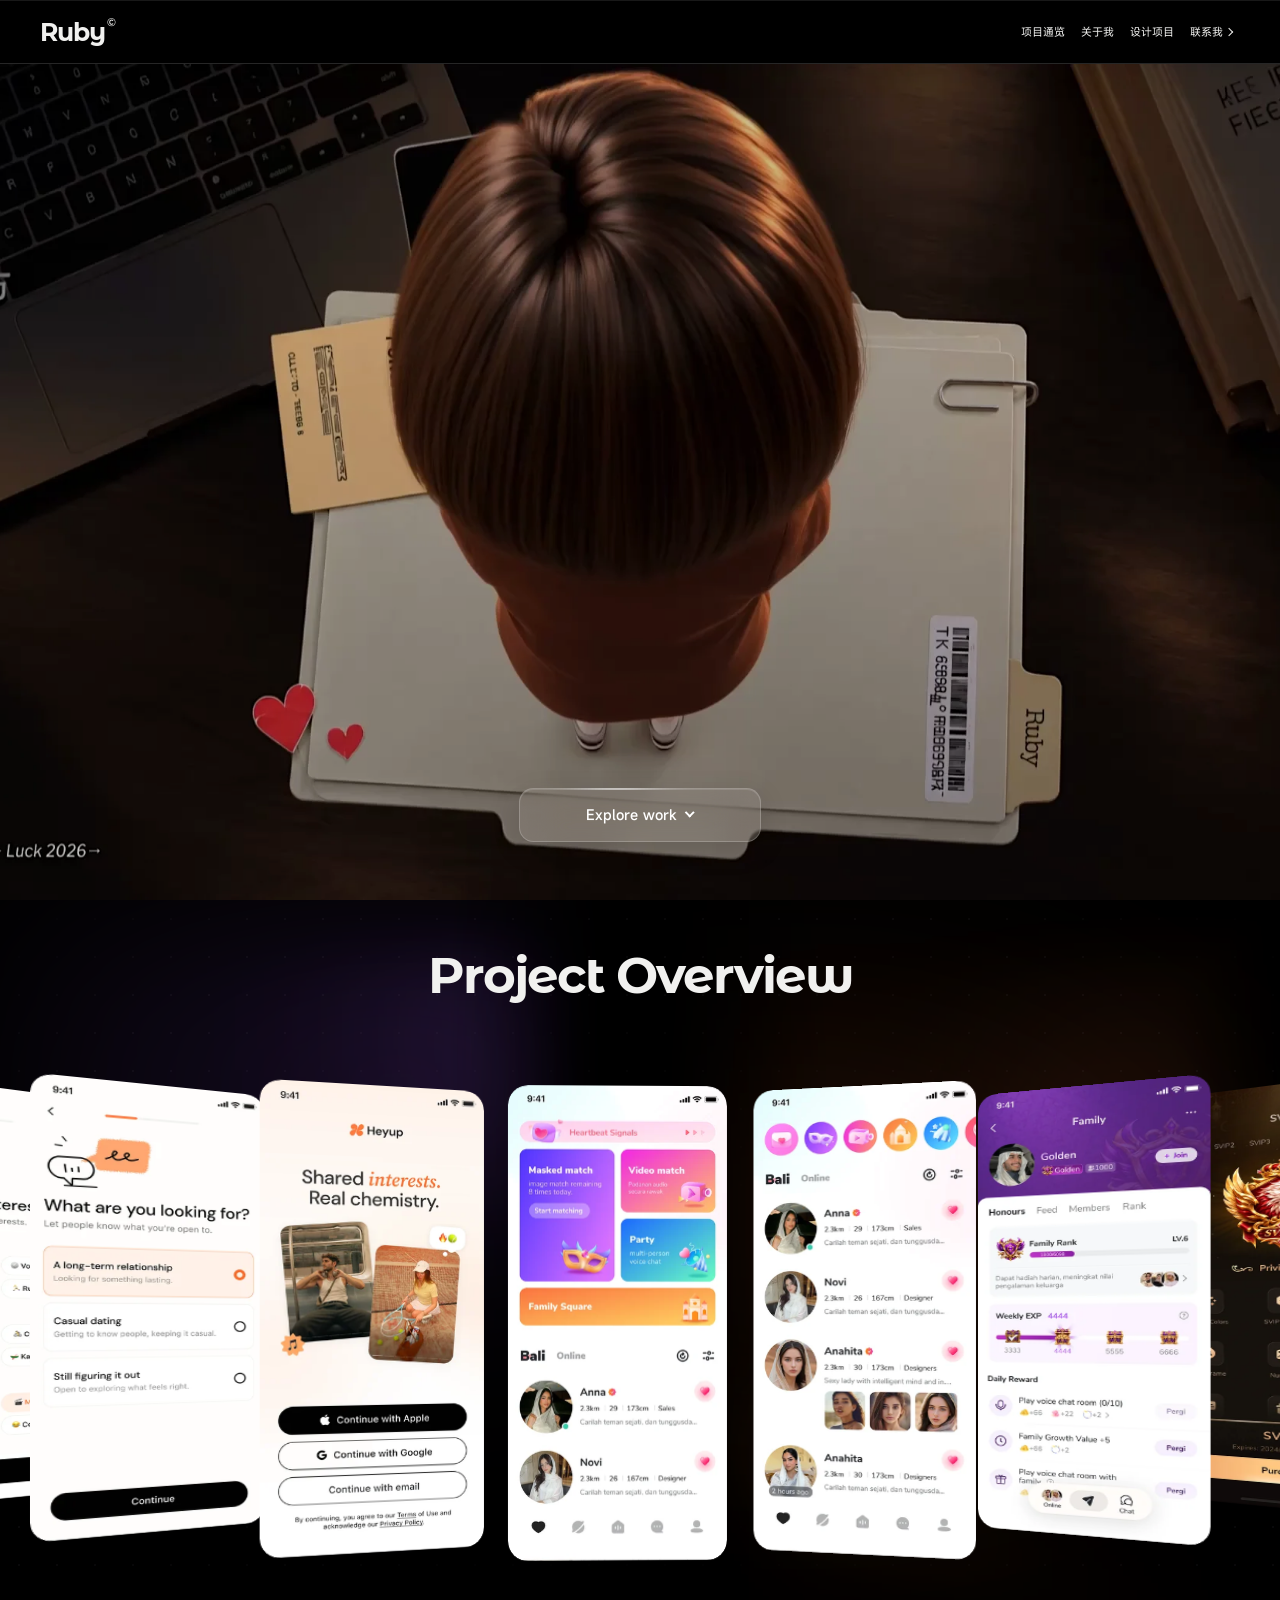
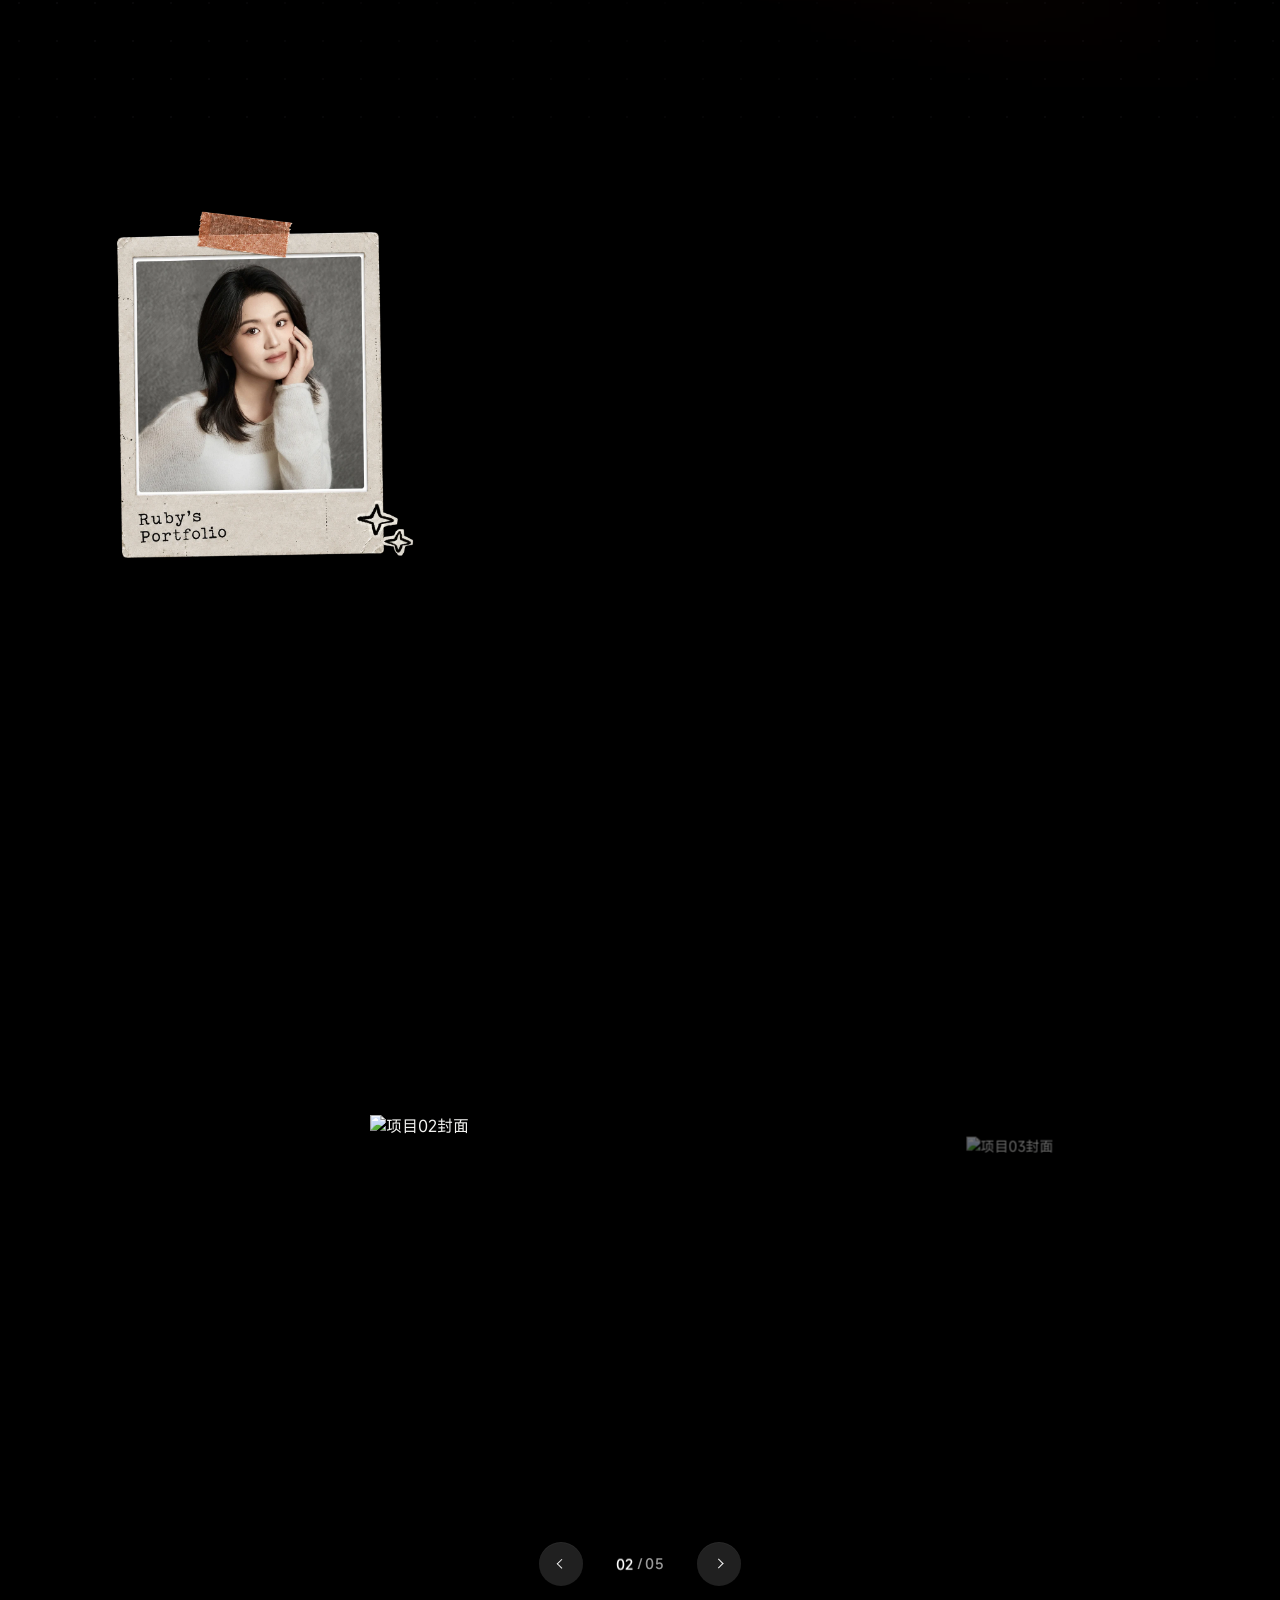
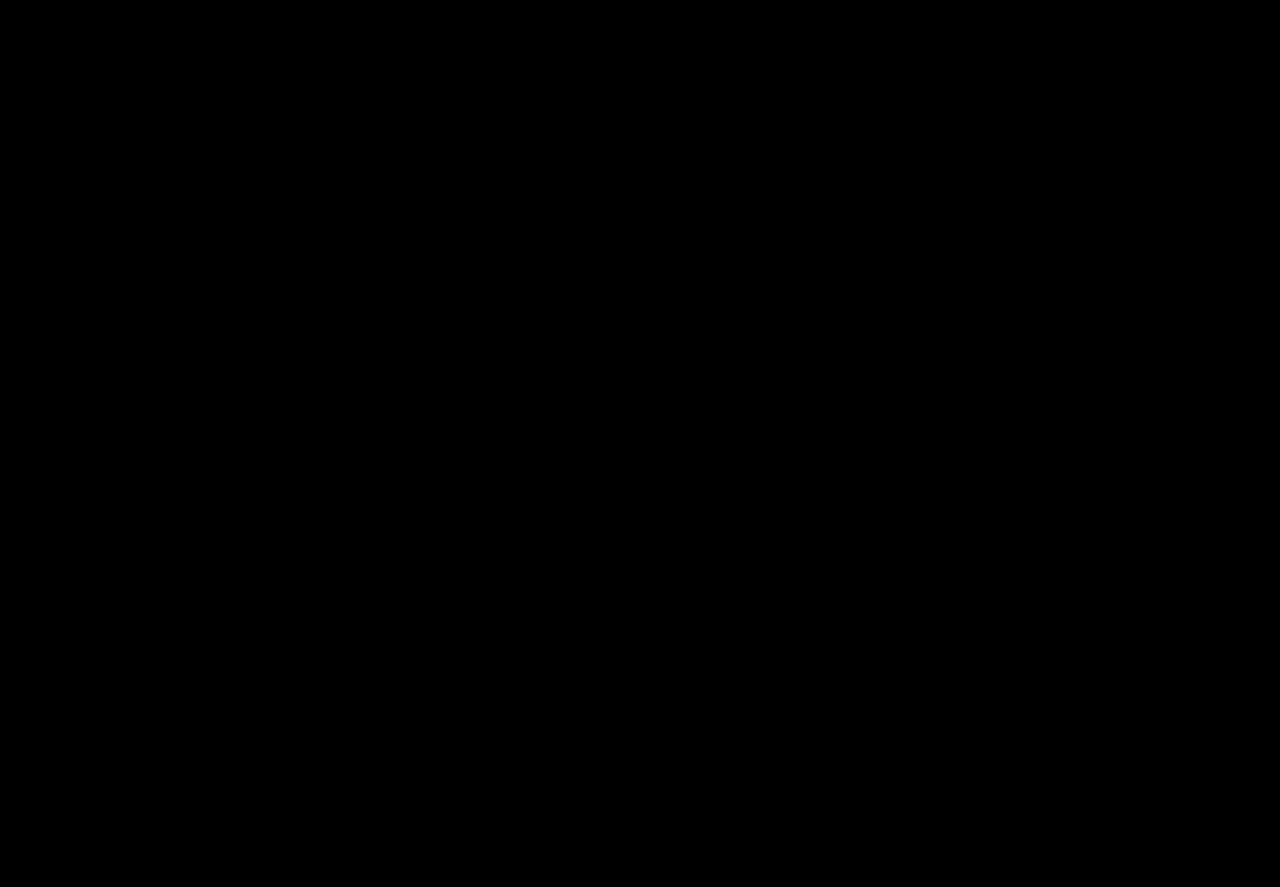
==== commit b589ecb8: "优化图片和视频加载" ====
--- a/index.html
+++ b/index.html
@@ -39,7 +39,7 @@
 nav .links{margin-left:auto}nav{gap:24px}#home .hero-bottom{align-items:flex-start;justify-content:flex-start}#home .hero-bottom .pill{margin-left:clamp(40px,12vw,180px);align-self:flex-start}#contact{padding-bottom:max(72px,calc(48px + env(safe-area-inset-bottom)))}.project-arrow{transform:translateY(-50%)}@media(max-width:700px){#home .hero-bottom{align-items:flex-start}#home .hero-bottom .pill{margin-left:auto}#contact{padding-bottom:max(60px,calc(32px + env(safe-area-inset-bottom)))}}nav{height:64px}:root{--nav-height:64px}html{scroll-padding-top:64px}.chevron{display:inline-block;width:9px;height:9px;border-top:2px solid currentColor;border-right:2px solid currentColor;transform:rotate(45deg);vertical-align:middle;margin:0 4px}.chevron.left{transform:rotate(-135deg)}@media(max-width:700px){nav{height:56px}:root{--nav-height:56px}html{scroll-padding-top:56px}}#home .hero-bottom .pill{margin-left:auto}#modalTitle{text-align:center;margin:5px 30px 22px}#modal{padding-top:46px}#modal #close{position:absolute;right:15px;top:15px;padding:0;width:32px;height:32px;border:0;display:grid;place-items:center;background:transparent}#modal #close:hover{background:#ffffff18}#work .section-top{margin-bottom:12px}#work .projects{align-items:flex-start;padding-top:8px;padding-bottom:8px;flex:0 0 auto}#work .project .art{height:clamp(220px,calc(100svh - 355px),360px)}.project-actions{display:flex;justify-content:center;gap:16px;margin-top:16px;flex-shrink:0}#work .project-arrow{position:static;transform:none;width:34.02px;height:34.02px}.project-arrow .chevron{width:10px;height:10px}@media(min-width:701px){#about,#work{height:calc(100svh - 64px)}#work{min-height:0;padding-top:24px;padding-bottom:20px}}@media(max-width:700px){#work .project .art{height:280px}.project-actions{margin-top:10px}#home .hero-bottom .pill{margin-left:auto}}
 body{background:#0c0c0c;color:#f1f1ef;-webkit-font-smoothing:antialiased}nav{background:#10101080}nav a{transition:opacity .2s}nav a:hover{opacity:.65}section{border-color:#ffffff14}.eyebrow,.section-top small{letter-spacing:2px;font-size:10px}#about{padding:28px 7%;height:calc(100svh - 64px);min-height:610px}#about .section-top{margin-bottom:22px}#about h2{font-size:clamp(36px,4vw,58px)}.profile-layout{display:grid;grid-template-columns:minmax(190px,.68fr) 1.7fr;gap:6%;flex:1;min-height:0}.profile-person{display:flex;flex-direction:column;min-height:0}.profile-photo{flex:1;min-height:0;overflow:hidden;background:transparent;border:0}.profile-photo img{display:block;width:100%;height:100%;object-fit:cover;filter:grayscale(1)}.profile-contact{display:flex;flex-direction:column;gap:9px;padding-top:18px;font-size:12px;color:#bbb}.profile-content{min-width:0}.profile-heading{display:flex;justify-content:space-between;align-items:center;gap:12px}.profile-heading h3{margin:0;font-size:30px;font-weight:500;letter-spacing:-1px}.profile-heading h3 span{font-size:20px;color:#888}.years{font-size:10px;color:#888;letter-spacing:1px}.profile-tags{display:flex;gap:8px;flex-wrap:wrap;margin:16px 0 20px}.profile-tags span{border:1px solid #ffffff26;border-radius:4px;padding:6px 10px;font-size:11px}.experience{border-top:1px solid #ffffff20;padding:12px 0}.experience>div{display:flex;justify-content:space-between;align-items:center;gap:15px}.experience h4{font-size:14px;font-weight:500;margin:0}.experience time{font-size:11px;color:#aaa;white-space:nowrap}.experience p{font-size:12px;line-height:1.85;color:#999;margin:7px 0 0}.modal-contact{display:flex;justify-content:center;gap:25px;font-size:13px}.modal-contact a{border-bottom:1px solid #777;padding-bottom:6px}#modalText{text-align:center;font-size:13px}.project .art{border:1px solid #ffffff16}.project-meta p{letter-spacing:.4px}button:focus-visible,a:focus-visible{outline:2px solid #ddd;outline-offset:5px}@media(min-width:1100px) and (min-height:800px){.experience{padding:18px 0}.experience p{font-size:14px}.experience h4{font-size:16px}}@media(max-width:700px){#about{height:auto;min-height:0;padding:30px 6%}.profile-layout{grid-template-columns:1fr;gap:28px}.profile-person{display:grid;grid-template-columns:130px 1fr;gap:20px;align-items:end}.profile-photo{height:170px}.profile-contact{font-size:11px;padding-bottom:10px}.profile-heading h3{font-size:28px}.experience{padding:16px 0}.experience p{font-size:13px}.profile-tags{margin-bottom:20px}}
 html,body{background:#000}:root{--bg:#000}#home,.hero-media{background:#000}nav{background:#0009}.profile-photo{background:transparent;border:0;display:flex;align-items:center;justify-content:center}.profile-photo img{filter:none;object-fit:contain;width:100%;height:100%}.qr-image{width:min(280px,65vw);height:auto;aspect-ratio:auto;filter:none}.project-cover{background:#000!important}.project-cover img{display:block;width:100%;height:100%;object-fit:contain;filter:none}#contact{position:relative;padding:0;height:calc(100svh - var(--nav-height));min-height:0;display:flex;align-items:center;justify-content:center;background:#000;isolation:isolate}.contact-cover{display:block;width:100%;height:100%;object-fit:contain;filter:none}#contact #contactBtn{position:absolute;bottom:max(36px,env(safe-area-inset-bottom));right:5%;z-index:1}#about{height:auto;min-height:0;padding-top:32px;padding-bottom:32px;display:block}.profile-layout{align-items:stretch}.profile-person{justify-content:space-between}.profile-photo{flex:1;max-height:410px}.profile-contact{text-align:center;align-items:center;padding-top:20px;padding-bottom:4px;line-height:1.8;font-size:11px}.profile-content{padding-bottom:0}.experience:last-child{padding-bottom:0}#work{height:auto;min-height:0;padding-top:24px;padding-bottom:28px}#work .projects{flex:none;padding-top:8px;padding-bottom:8px}.project-cover{position:relative}.cover-enter{position:absolute;bottom:18px;right:18px;width:44px;height:44px;border:1px solid #ffffff65;border-radius:50%;display:grid;place-items:center;background:#ffffff18;backdrop-filter:blur(18px);-webkit-backdrop-filter:blur(18px);box-shadow:0 4px 20px #0003}.project-link:hover .cover-enter{background:#ffffff35}.qr-image{aspect-ratio:1;object-fit:contain;width:min(260px,65vw)}@media(max-width:700px){.profile-person{display:flex;align-items:center}.profile-photo{height:270px;flex:none;width:100%}.profile-contact{padding-top:12px}.profile-layout{gap:24px}}
-@font-face{font-family:MiSans;src:url('assets/fonts/MiSans-Regular.ttf') format('truetype');font-weight:400;font-display:swap}@font-face{font-family:MiSans;src:url('assets/fonts/MiSans-Medium.ttf') format('truetype');font-weight:500;font-display:swap}@font-face{font-family:MiSans;src:url('assets/fonts/MiSans-Semibold.ttf') format('truetype');font-weight:600 900;font-display:swap}@font-face{font-family:'Montserrat Alternates';src:url('assets/fonts/MontserratAlternates-Black.ttf') format('truetype');font-weight:900;font-display:swap}body,button,input,dialog{font-family:MiSans,sans-serif}.logo,.english-title{font-family:'Montserrat Alternates',MiSans,sans-serif;font-weight:900}.logo{letter-spacing:-1.3px}nav{padding-left:24px;padding-right:24px}#home h1,#home h1 span{font-family:'Montserrat Alternates',sans-serif;font-weight:900;font-style:normal;letter-spacing:-.065em}#home h1{font-size:clamp(52px,min(11vw,18vh),160px)}.profile-layout{grid-template-columns:minmax(260px,.95fr) minmax(0,1.4fr);gap:7%;max-width:1140px;margin:auto}.profile-photo{max-height:510px}.profile-photo img{object-fit:contain}.profile-content{max-width:650px}.experience p{line-height:1.8}#contact #contactBtn{background:rgba(255,255,255,.1);color:white;border:1px solid #ffffff40;backdrop-filter:blur(20px);-webkit-backdrop-filter:blur(20px);left:50%;right:auto;transform:translateX(-50%);bottom:var(--contact-image-bottom,30px);white-space:nowrap}@media(max-width:700px){.profile-layout{grid-template-columns:1fr}.profile-photo{height:350px;max-height:none}.profile-content{max-width:none}}nav{padding-left:40px;padding-right:40px}#home,#about,#work{padding-left:40px;padding-right:40px}.profile-layout{max-width:none}.content-title{font-family:'Montserrat Alternates',sans-serif;font-weight:900;font-size:clamp(26px,4vw,48px);letter-spacing:-1.5px;margin:0 0 22px;line-height:1.2;text-align:center}#work .projects{margin-left:-40px;margin-right:-40px}#contact{margin-left:40px;margin-right:40px;width:calc(100% - 80px)}#contact #contactBtn{width:240px;max-width:80%;height:44px;padding:0 24px;display:flex;justify-content:center;align-items:center;gap:22px;font-size:14px}@media(max-width:700px){nav{padding-left:40px;padding-right:40px}nav .links{gap:14px}#home,#about,#work{padding-left:40px;padding-right:40px}.content-title{margin-bottom:18px}.profile-person{min-width:0}.profile-contact{font-size:10px}.profile-heading{flex-wrap:wrap}}
+@font-face{font-family:MiSans;src:url('assets/optimized/MiSans-Regular-3d7a1f1793.woff2') format('woff2');font-weight:400;font-display:swap}@font-face{font-family:MiSans;src:url('assets/optimized/MiSans-Medium-09814c353e.woff2') format('woff2');font-weight:500;font-display:swap}@font-face{font-family:MiSans;src:url('assets/optimized/MiSans-Semibold-93938d1180.woff2') format('woff2');font-weight:600 900;font-display:swap}@font-face{font-family:'Montserrat Alternates';src:url('assets/optimized/MontserratAlternates-Black-a3885d3fa3.woff2') format('woff2');font-weight:900;font-display:swap}body,button,input,dialog{font-family:MiSans,sans-serif}.logo,.english-title{font-family:'Montserrat Alternates',MiSans,sans-serif;font-weight:900}.logo{letter-spacing:-1.3px}nav{padding-left:24px;padding-right:24px}#home h1,#home h1 span{font-family:'Montserrat Alternates',sans-serif;font-weight:900;font-style:normal;letter-spacing:-.065em}#home h1{font-size:clamp(52px,min(11vw,18vh),160px)}.profile-layout{grid-template-columns:minmax(260px,.95fr) minmax(0,1.4fr);gap:7%;max-width:1140px;margin:auto}.profile-photo{max-height:510px}.profile-photo img{object-fit:contain}.profile-content{max-width:650px}.experience p{line-height:1.8}#contact #contactBtn{background:rgba(255,255,255,.1);color:white;border:1px solid #ffffff40;backdrop-filter:blur(20px);-webkit-backdrop-filter:blur(20px);left:50%;right:auto;transform:translateX(-50%);bottom:var(--contact-image-bottom,30px);white-space:nowrap}@media(max-width:700px){.profile-layout{grid-template-columns:1fr}.profile-photo{height:350px;max-height:none}.profile-content{max-width:none}}nav{padding-left:40px;padding-right:40px}#home,#about,#work{padding-left:40px;padding-right:40px}.profile-layout{max-width:none}.content-title{font-family:'Montserrat Alternates',sans-serif;font-weight:900;font-size:clamp(26px,4vw,48px);letter-spacing:-1.5px;margin:0 0 22px;line-height:1.2;text-align:center}#work .projects{margin-left:-40px;margin-right:-40px}#contact{margin-left:40px;margin-right:40px;width:calc(100% - 80px)}#contact #contactBtn{width:240px;max-width:80%;height:44px;padding:0 24px;display:flex;justify-content:center;align-items:center;gap:22px;font-size:14px}@media(max-width:700px){nav{padding-left:40px;padding-right:40px}nav .links{gap:14px}#home,#about,#work{padding-left:40px;padding-right:40px}.content-title{margin-bottom:18px}.profile-person{min-width:0}.profile-contact{font-size:10px}.profile-heading{flex-wrap:wrap}}
 nav .links a:last-child{display:inline-flex;align-items:center;gap:4px}nav .links a:last-child .chevron{margin:0;width:8px;height:8px}#contact{margin-left:0;margin-right:0;width:100%}.contact-cover{width:100%;height:100%;object-fit:contain}#contact #contactBtn{gap:7px}#contact #contactBtn .chevron{margin:0}.profile-person{justify-content:flex-start}.profile-photo{flex:none;height:440px;max-height:440px}.profile-contact{margin-top:12px;padding-top:0;padding-bottom:0;font-size:13px;font-weight:600;gap:6px}.experience p{font-size:11px;line-height:1.8}.project-actions{margin-top:34px;margin-bottom:12px}@media(min-width:1100px) and (min-height:800px){.experience p{font-size:12px}}@media(max-width:700px){.profile-photo{height:350px;max-height:350px}.profile-contact{font-size:12px}.experience p{font-size:11px}.project-actions{margin-top:26px}}
 @media(min-width:701px){.profile-layout{align-items:end}.profile-content{align-self:end}.profile-person{align-self:start}.profile-content .experience:last-child p{margin-bottom:0}.profile-contact{padding-bottom:0}}#contact{overflow:hidden}.contact-cover{width:100%;height:100%;object-fit:cover;object-position:center center}#contact #contactBtn{bottom:max(68px,17%);}
 /* Shared monochrome button language */
@@ -76,7 +76,7 @@
 #modalTitle{margin-bottom:22px}.project-link{transition:transform .3s ease,box-shadow .3s ease;transform-origin:center center}.project-link:hover{transform:scale(1.05);box-shadow:0 0 24px #ffffff16,0 0 6px #ffffff0c}.project:has(.project-link:hover){position:relative;z-index:2}.projects{padding-top:24px!important;padding-bottom:24px!important}@media(prefers-reduced-motion:reduce){.project-link:hover{transform:none}.project-link{transition:none}}.project-link:hover{box-shadow:0 0 64px 8px rgba(255,255,255,.075),0 0 110px 18px rgba(255,255,255,.035)}.projects{padding-top:48px!important;padding-bottom:48px!important}#modal .qr-image{margin-top:20px}/* Composite transforms and fade a pre-rendered soft glow. */
 .project .art,.project .project-cover,.project-link{border:0;outline:0}.project-link{position:relative;isolation:isolate;box-shadow:none;transform:translateZ(0);transition:transform .3s cubic-bezier(.2,.65,.3,1);backface-visibility:hidden;will-change:transform}.project-link:before{content:'';position:absolute;inset:0;z-index:-1;pointer-events:none;box-shadow:0 10px 72px 10px rgba(255,255,255,.035),0 10px 120px 18px rgba(255,255,255,.018);opacity:0;transition:opacity .3s ease;will-change:opacity}.project-link:hover{transform:translateZ(0) scale(1.05);box-shadow:none}.project-link:hover:before{opacity:1}.project{will-change:transform,opacity;backface-visibility:hidden}#work .project-link:focus-visible{outline:none}@media(prefers-reduced-motion:reduce){.project-link,.project-link:before{transition:none;will-change:auto}.project-link:hover{transform:none}}
 #work .content-title{margin-bottom:12px}@media(max-width:700px){#work .content-title{margin-bottom:8px}}#home .hero-media video{object-fit:cover;object-position:center;filter:none}#home .hero-media:after{background:linear-gradient(90deg,#0005,transparent 75%)}#home .hero-media{z-index:-1}#home .hero-bottom{margin-top:auto}#overview{padding:40px 0 30px;min-height:calc(100svh - var(--nav-height));display:flex;flex-direction:column;justify-content:center;overflow:hidden;background:#000}.overview-heading{text-align:center;padding:0 40px}.overview-heading h2{font-size:clamp(38px,5.8vw,82px);line-height:1.05;letter-spacing:-2px;margin:18px 0 20px}.overview-heading .eyebrow{font-size:9px;letter-spacing:2px}.overview-stage{position:relative;height:clamp(240px,43vh,430px);width:100%;overflow:hidden;cursor:grab;touch-action:pan-y;perspective:1100px;outline-offset:-5px}.overview-stage.dragging{cursor:grabbing}.overview-belt{position:absolute;inset:0;transform-style:preserve-3d}.overview-item{position:absolute;left:50%;top:50%;width:clamp(160px,20vw,290px);height:80%;margin:0;will-change:transform;backface-visibility:hidden;overflow:hidden;background:#111;user-select:none}.overview-item img{width:100%;height:100%;object-fit:cover;pointer-events:none;display:block}.overview-bottom{padding:22px 40px 0;display:flex;flex-direction:column;align-items:center;gap:16px;font-size:12px;color:#888}.overview-bottom a{display:inline-flex;align-items:center;gap:6px;color:#ddd;font-size:13px}.overview-bottom small{font-size:9px;letter-spacing:2px;color:#555}@media(max-width:700px){#overview{padding-top:30px;padding-bottom:28px}.overview-heading h2{font-size:44px}.overview-stage{height:330px}.overview-item{width:190px}.overview-bottom{font-size:10px;text-align:center;padding-left:24px;padding-right:24px}}
-#overviewTitle{white-space:nowrap;font-size:clamp(22px,5.5vw,78px);letter-spacing:-.04em}.overview-item{background:transparent}.overview-item img{object-fit:contain;width:100%;height:100%}.overview-heading{margin-bottom:16px}@media(max-width:700px){#overviewTitle{font-size:clamp(22px,5.5vw,38px)}} .logo{position:relative;font-weight:900;-webkit-text-stroke:.35px #000;letter-spacing:-1px;display:inline-flex;align-items:flex-start}.logo sup{font-family:MiSans,sans-serif;font-size:10px;line-height:1;font-weight:500;-webkit-text-stroke:0;margin-left:2px;margin-top:1px}#home{margin-top:var(--nav-height);height:calc(100svh - var(--nav-height));padding-top:24px}#overviewTitle{position:relative;top:-20px}.overview-stage{height:calc(clamp(240px,43vh,430px) + 30px)}.project-actions{position:relative;top:-15px}@media(max-width:700px){.overview-stage{height:360px}}@font-face{font-family:'Montserrat Alternates';src:url('assets/fonts/MontserratAlternates-Bold.ttf') format('truetype');font-weight:700;font-display:swap}#overviewTitle,#work .content-title{font-family:'Montserrat Alternates',sans-serif;font-size:50px;font-weight:700}#overviewTitle{top:-30px}.overview-item{height:80%;width:auto;aspect-ratio:693 / 1501}.overview-item img{width:100%;height:100%;object-fit:contain}.profile-photo img{width:90%;height:90%}.profile-content{position:relative;top:-10px}@media(max-width:700px){#overviewTitle,#work .content-title{font-size:clamp(22px,5.5vw,38px)}}
+#overviewTitle{white-space:nowrap;font-size:clamp(22px,5.5vw,78px);letter-spacing:-.04em}.overview-item{background:transparent}.overview-item img{object-fit:contain;width:100%;height:100%}.overview-heading{margin-bottom:16px}@media(max-width:700px){#overviewTitle{font-size:clamp(22px,5.5vw,38px)}} .logo{position:relative;font-weight:900;-webkit-text-stroke:.35px #000;letter-spacing:-1px;display:inline-flex;align-items:flex-start}.logo sup{font-family:MiSans,sans-serif;font-size:10px;line-height:1;font-weight:500;-webkit-text-stroke:0;margin-left:2px;margin-top:1px}#home{margin-top:var(--nav-height);height:calc(100svh - var(--nav-height));padding-top:24px}#overviewTitle{position:relative;top:-20px}.overview-stage{height:calc(clamp(240px,43vh,430px) + 30px)}.project-actions{position:relative;top:-15px}@media(max-width:700px){.overview-stage{height:360px}}@font-face{font-family:'Montserrat Alternates';src:url('assets/optimized/MontserratAlternates-Bold-0defb5d455.woff2') format('woff2');font-weight:700;font-display:swap}#overviewTitle,#work .content-title{font-family:'Montserrat Alternates',sans-serif;font-size:50px;font-weight:700}#overviewTitle{top:-30px}.overview-item{height:80%;width:auto;aspect-ratio:693 / 1501}.overview-item img{width:100%;height:100%;object-fit:contain}.profile-photo img{width:90%;height:90%}.profile-content{position:relative;top:-10px}@media(max-width:700px){#overviewTitle,#work .content-title{font-size:clamp(22px,5.5vw,38px)}}
 /* Overview ambient light and surrounding gallery */
 #overview{position:relative;isolation:isolate;background:#030305;}
 #overview:before{content:"";position:absolute;inset:-15%;z-index:-2;pointer-events:none;background:radial-gradient(ellipse at 18% 38%,rgba(104,59,160,.25),transparent 53%),radial-gradient(ellipse at 83% 55%,rgba(154,72,33,.22),transparent 52%);filter:blur(48px);animation:overviewLight 18s ease-in-out infinite alternate;}
@@ -341,9 +341,29 @@
 #work .project{backface-visibility:visible;-webkit-backface-visibility:visible;will-change:auto}
 #work .project-link{backface-visibility:visible;-webkit-backface-visibility:visible;will-change:auto;transform:none}
 @media(hover:hover) and (pointer:fine){#work .project-link:hover{transform:scale(1.05)}}
-</style></head><body><nav><a href="#home" class="logo">Ruby<sup>©</sup></a><div class="links"><a href="#overview">项目通览</a><a href="#about">关于我</a><a href="#work">设计项目</a><a href="#contact">联系我 <i class="chevron" aria-hidden="true"></i></a></div></nav><main><section id="home" class="hero"><div class="hero-media" aria-hidden="true"><video id="heroVideo" autoplay muted playsinline preload="auto" data-desktop-src="assets/hero-background-v3.mp4" data-mobile-src="assets/hero-mobile-clean-v2.mp4"></video></div><div class="hero-bottom"><a class="pill" href="#overview"><span class="hero-action-label">Explore work</span><span class="hero-action-icon"><i class="chevron" aria-hidden="true"></i></span><svg class="hero-action-outline" aria-hidden="true" focusable="false"><rect x="1" y="1" rx="14.4" ry="14.4" pathLength="100" stroke-dasharray="29.3750 70.6250" stroke-opacity="0.003422" style="--orbit-start:-0.3125;--orbit-end:-100.3125"/><rect x="1" y="1" rx="14.4" ry="14.4" pathLength="100" stroke-dasharray="28.1250 71.8750" stroke-opacity="0.010243" style="--orbit-start:-0.9375;--orbit-end:-100.9375"/><rect x="1" y="1" rx="14.4" ry="14.4" pathLength="100" stroke-dasharray="26.8750 73.1250" stroke-opacity="0.017051" style="--orbit-start:-1.5625;--orbit-end:-101.5625"/><rect x="1" y="1" rx="14.4" ry="14.4" pathLength="100" stroke-dasharray="25.6250 74.3750" stroke-opacity="0.023868" style="--orbit-start:-2.1875;--orbit-end:-102.1875"/><rect x="1" y="1" rx="14.4" ry="14.4" pathLength="100" stroke-dasharray="24.3750 75.6250" stroke-opacity="0.030715" style="--orbit-start:-2.8125;--orbit-end:-102.8125"/><rect x="1" y="1" rx="14.4" ry="14.4" pathLength="100" stroke-dasharray="23.1250 76.8750" stroke-opacity="0.037607" style="--orbit-start:-3.4375;--orbit-end:-103.4375"/><rect x="1" y="1" rx="14.4" ry="14.4" pathLength="100" stroke-dasharray="21.8750 78.1250" stroke-opacity="0.044558" style="--orbit-start:-4.0625;--orbit-end:-104.0625"/><rect x="1" y="1" rx="14.4" ry="14.4" pathLength="100" stroke-dasharray="20.6250 79.3750" stroke-opacity="0.051576" style="--orbit-start:-4.6875;--orbit-end:-104.6875"/><rect x="1" y="1" rx="14.4" ry="14.4" pathLength="100" stroke-dasharray="19.3750 80.6250" stroke-opacity="0.058658" style="--orbit-start:-5.3125;--orbit-end:-105.3125"/><rect x="1" y="1" rx="14.4" ry="14.4" pathLength="100" stroke-dasharray="18.1250 81.8750" stroke-opacity="0.065791" style="--orbit-start:-5.9375;--orbit-end:-105.9375"/><rect x="1" y="1" rx="14.4" ry="14.4" pathLength="100" stroke-dasharray="16.8750 83.1250" stroke-opacity="0.072943" style="--orbit-start:-6.5625;--orbit-end:-106.5625"/><rect x="1" y="1" rx="14.4" ry="14.4" pathLength="100" stroke-dasharray="15.6250 84.3750" stroke-opacity="0.080052" style="--orbit-start:-7.1875;--orbit-end:-107.1875"/><rect x="1" y="1" rx="14.4" ry="14.4" pathLength="100" stroke-dasharray="14.3750 85.6250" stroke-opacity="0.087017" style="--orbit-start:-7.8125;--orbit-end:-107.8125"/><rect x="1" y="1" rx="14.4" ry="14.4" pathLength="100" stroke-dasharray="13.1250 86.8750" stroke-opacity="0.093680" style="--orbit-start:-8.4375;--orbit-end:-108.4375"/><rect x="1" y="1" rx="14.4" ry="14.4" pathLength="100" stroke-dasharray="11.8750 88.1250" stroke-opacity="0.099796" style="--orbit-start:-9.0625;--orbit-end:-109.0625"/><rect x="1" y="1" rx="14.4" ry="14.4" pathLength="100" stroke-dasharray="10.6250 89.3750" stroke-opacity="0.104999" style="--orbit-start:-9.6875;--orbit-end:-109.6875"/><rect x="1" y="1" rx="14.4" ry="14.4" pathLength="100" stroke-dasharray="9.3750 90.6250" stroke-opacity="0.108761" style="--orbit-start:-10.3125;--orbit-end:-110.3125"/><rect x="1" y="1" rx="14.4" ry="14.4" pathLength="100" stroke-dasharray="8.1250 91.8750" stroke-opacity="0.110347" style="--orbit-start:-10.9375;--orbit-end:-110.9375"/><rect x="1" y="1" rx="14.4" ry="14.4" pathLength="100" stroke-dasharray="6.8750 93.1250" stroke-opacity="0.108774" style="--orbit-start:-11.5625;--orbit-end:-111.5625"/><rect x="1" y="1" rx="14.4" ry="14.4" pathLength="100" stroke-dasharray="5.6250 94.3750" stroke-opacity="0.102841" style="--orbit-start:-12.1875;--orbit-end:-112.1875"/><rect x="1" y="1" rx="14.4" ry="14.4" pathLength="100" stroke-dasharray="4.3750 95.6250" stroke-opacity="0.091256" style="--orbit-start:-12.8125;--orbit-end:-112.8125"/><rect x="1" y="1" rx="14.4" ry="14.4" pathLength="100" stroke-dasharray="3.1250 96.8750" stroke-opacity="0.072982" style="--orbit-start:-13.4375;--orbit-end:-113.4375"/><rect x="1" y="1" rx="14.4" ry="14.4" pathLength="100" stroke-dasharray="1.8750 98.1250" stroke-opacity="0.047782" style="--orbit-start:-14.0625;--orbit-end:-114.0625"/><rect x="1" y="1" rx="14.4" ry="14.4" pathLength="100" stroke-dasharray="0.6250 99.3750" stroke-opacity="0.016822" style="--orbit-start:-14.6875;--orbit-end:-114.6875"/></svg></a></div></section><section id="overview" aria-labelledby="overviewTitle"><div class="overview-purple-glow" aria-hidden="true"></div><div class="overview-heading"><h2 id="overviewTitle" class="english-title">Project Overview</h2></div><div class="overview-stage" tabindex="0" role="region" aria-label="项目图片通览，移动鼠标即可左右浏览，也可触摸滑动或按方向键"><div class="overview-belt"></div></div></section><section id="about"><div class="profile-layout"><div class="profile-person"><div class="profile-photo"><img src="assets/ruby-photo-current.png?v=6e0aa32c66b8" alt="方丹琳 Ruby 的个人照片"></div><div class="profile-contact"><button type="button" data-copy="18868176189" aria-label="复制电话 18868176189">☎️ 电话：18868176189</button><button type="button" data-copy="2938454625@qq.com" aria-label="复制邮箱 2938454625@qq.com">📮 邮箱：2938454625@qq.com</button></div></div><div class="profile-content"><div class="profile-heading"><h3>方丹琳<span> / Ruby</span></h3><span class="years">2020 — 2026</span></div><div class="profile-tags"><span>6年 UI 设计经验</span><span>海外社交</span><span>社交直播项目</span></div><div class="profile-careers"><article class="experience"><div><h4>他趣 · 北美 Heyup</h4><time>2025—2026</time></div><p>负责北美 Gen Z 社交产品 Heyup 体验设计。从用户研究、竞品分析到核心流程重构，探索内容驱动与 AI 辅助的新型社交连接体验。</p></article><article class="experience"><div><h4>网易云音乐 · LOOK 直播</h4><time>2024—2025</time></div><p>负责「一起唱」的 0–1 产品体验设计，围绕内容互动、用户关系和商业化场景创新直播玩法，提升用户参与度与社区活跃。</p></article><article class="experience"><div><h4>网易云音乐 · 妙时</h4><time>2023—2024</time></div><p>负责「AI 奇遇」业务创新探索，设计 AI 情感交互体验与商业化玩法体系，探索虚拟人与真人社交融合的新型产品模式。</p></article><article class="experience"><div><h4>网易云音乐 · 心遇（国内 & 国外）</h4><time>2020—2023</time></div><p>负责印尼和中东市场的日常迭代，围绕语音房、家族社区、商业化体系进行本地化设计优化，推动海外用户增长与付费转化提升。同时负责青春版的视觉和体验升级。</p></article></div></div></div></section><section id="work"><h2 class="content-title english-title">CONTENT</h2><div class="projects" aria-label="精选项目轮播"><article class="project selected" data-title="移动产品体验设计"><a class="project-link" href="project-1.html" aria-label="查看他趣北美详情"><div class="art project-cover"><img src="assets/work-covers/1.png?v=0cf201c0326d" alt="项目01封面" loading="lazy" width="2160" height="1440"><span class="cover-enter" aria-hidden="true"><i class="chevron"></i></span></div></a></article><article class="project" data-title="数字工作台设计"><a class="project-link" href="project-2.html" aria-label="查看心遇中东详情"><div class="art project-cover"><img src="assets/work-covers/2.png?v=f4bc4157b0df" alt="项目02封面" loading="lazy" width="2160" height="1440"><span class="cover-enter" aria-hidden="true"><i class="chevron"></i></span></div></a></article><article class="project" data-title="品牌视觉探索"><a class="project-link" href="project-3.html" aria-label="查看网易云音乐Look直播详情"><div class="art project-cover"><img src="assets/work-covers/3.png?v=e8e674ea0f9e" alt="项目03封面" loading="lazy" width="2160" height="1440"><span class="cover-enter" aria-hidden="true"><i class="chevron"></i></span></div></a></article><article class="project" data-title="设计系统与组件"><a class="project-link" href="project-4.html" aria-label="查看妙时AI奇遇详情"><div class="art project-cover"><img src="assets/work-covers/4.png?v=d5fc924e51f7" alt="项目04封面" loading="lazy" width="2160" height="1440"><span class="cover-enter" aria-hidden="true"><i class="chevron"></i></span></div></a></article><article class="project" data-title="内容与交互探索"><a class="project-link" href="project-5.html" aria-label="查看团队&自驱详情"><div class="art project-cover"><img src="assets/work-covers/5.png?v=ac86fa6fbdd1" alt="项目05封面" loading="lazy" width="2160" height="1440"><span class="cover-enter" aria-hidden="true"><i class="chevron"></i></span></div></a></article></div><div class="project-actions"><button class="project-arrow prev" aria-label="上一个项目"><i class="chevron left" aria-hidden="true"></i></button><span id="projectCounter" class="project-counter" role="status" aria-live="polite" aria-atomic="true" aria-label="第 1 个项目，共 5 个"><span class="project-counter-number"><span class="project-counter-current">01</span></span><span class="project-counter-separator">/</span><span class="project-counter-total">05</span></span><button class="project-arrow next" aria-label="下一个项目"><i class="chevron" aria-hidden="true"></i></button></div></section><section id="contact" class="contact"><picture class="contact-background"><source media="(max-width: 700px)" srcset="assets/contact-portrait.png"><img class="contact-cover" src="assets/contact-landscape.png" alt="" aria-hidden="true"></picture><div class="contact-content"><div class="contact-message"><h2 class="contact-stagger-title">Thank You !</h2><p class="contact-stagger-details">☎️ 电话/微信: 18868176189     📮 邮箱: 2938454625@qq.com</p></div><button id="contactBtn"><span>联系我</span><i class="chevron" aria-hidden="true"></i><svg class="hero-action-outline" aria-hidden="true" focusable="false"><rect x="1" y="1" rx="14.4" ry="14.4" pathLength="100" stroke-dasharray="29.3750 70.6250" stroke-opacity="0.003422" style="--orbit-start:-0.3125;--orbit-end:-100.3125"/><rect x="1" y="1" rx="14.4" ry="14.4" pathLength="100" stroke-dasharray="28.1250 71.8750" stroke-opacity="0.010243" style="--orbit-start:-0.9375;--orbit-end:-100.9375"/><rect x="1" y="1" rx="14.4" ry="14.4" pathLength="100" stroke-dasharray="26.8750 73.1250" stroke-opacity="0.017051" style="--orbit-start:-1.5625;--orbit-end:-101.5625"/><rect x="1" y="1" rx="14.4" ry="14.4" pathLength="100" stroke-dasharray="25.6250 74.3750" stroke-opacity="0.023868" style="--orbit-start:-2.1875;--orbit-end:-102.1875"/><rect x="1" y="1" rx="14.4" ry="14.4" pathLength="100" stroke-dasharray="24.3750 75.6250" stroke-opacity="0.030715" style="--orbit-start:-2.8125;--orbit-end:-102.8125"/><rect x="1" y="1" rx="14.4" ry="14.4" pathLength="100" stroke-dasharray="23.1250 76.8750" stroke-opacity="0.037607" style="--orbit-start:-3.4375;--orbit-end:-103.4375"/><rect x="1" y="1" rx="14.4" ry="14.4" pathLength="100" stroke-dasharray="21.8750 78.1250" stroke-opacity="0.044558" style="--orbit-start:-4.0625;--orbit-end:-104.0625"/><rect x="1" y="1" rx="14.4" ry="14.4" pathLength="100" stroke-dasharray="20.6250 79.3750" stroke-opacity="0.051576" style="--orbit-start:-4.6875;--orbit-end:-104.6875"/><rect x="1" y="1" rx="14.4" ry="14.4" pathLength="100" stroke-dasharray="19.3750 80.6250" stroke-opacity="0.058658" style="--orbit-start:-5.3125;--orbit-end:-105.3125"/><rect x="1" y="1" rx="14.4" ry="14.4" pathLength="100" stroke-dasharray="18.1250 81.8750" stroke-opacity="0.065791" style="--orbit-start:-5.9375;--orbit-end:-105.9375"/><rect x="1" y="1" rx="14.4" ry="14.4" pathLength="100" stroke-dasharray="16.8750 83.1250" stroke-opacity="0.072943" style="--orbit-start:-6.5625;--orbit-end:-106.5625"/><rect x="1" y="1" rx="14.4" ry="14.4" pathLength="100" stroke-dasharray="15.6250 84.3750" stroke-opacity="0.080052" style="--orbit-start:-7.1875;--orbit-end:-107.1875"/><rect x="1" y="1" rx="14.4" ry="14.4" pathLength="100" stroke-dasharray="14.3750 85.6250" stroke-opacity="0.087017" style="--orbit-start:-7.8125;--orbit-end:-107.8125"/><rect x="1" y="1" rx="14.4" ry="14.4" pathLength="100" stroke-dasharray="13.1250 86.8750" stroke-opacity="0.093680" style="--orbit-start:-8.4375;--orbit-end:-108.4375"/><rect x="1" y="1" rx="14.4" ry="14.4" pathLength="100" stroke-dasharray="11.8750 88.1250" stroke-opacity="0.099796" style="--orbit-start:-9.0625;--orbit-end:-109.0625"/><rect x="1" y="1" rx="14.4" ry="14.4" pathLength="100" stroke-dasharray="10.6250 89.3750" stroke-opacity="0.104999" style="--orbit-start:-9.6875;--orbit-end:-109.6875"/><rect x="1" y="1" rx="14.4" ry="14.4" pathLength="100" stroke-dasharray="9.3750 90.6250" stroke-opacity="0.108761" style="--orbit-start:-10.3125;--orbit-end:-110.3125"/><rect x="1" y="1" rx="14.4" ry="14.4" pathLength="100" stroke-dasharray="8.1250 91.8750" stroke-opacity="0.110347" style="--orbit-start:-10.9375;--orbit-end:-110.9375"/><rect x="1" y="1" rx="14.4" ry="14.4" pathLength="100" stroke-dasharray="6.8750 93.1250" stroke-opacity="0.108774" style="--orbit-start:-11.5625;--orbit-end:-111.5625"/><rect x="1" y="1" rx="14.4" ry="14.4" pathLength="100" stroke-dasharray="5.6250 94.3750" stroke-opacity="0.102841" style="--orbit-start:-12.1875;--orbit-end:-112.1875"/><rect x="1" y="1" rx="14.4" ry="14.4" pathLength="100" stroke-dasharray="4.3750 95.6250" stroke-opacity="0.091256" style="--orbit-start:-12.8125;--orbit-end:-112.8125"/><rect x="1" y="1" rx="14.4" ry="14.4" pathLength="100" stroke-dasharray="3.1250 96.8750" stroke-opacity="0.072982" style="--orbit-start:-13.4375;--orbit-end:-113.4375"/><rect x="1" y="1" rx="14.4" ry="14.4" pathLength="100" stroke-dasharray="1.8750 98.1250" stroke-opacity="0.047782" style="--orbit-start:-14.0625;--orbit-end:-114.0625"/><rect x="1" y="1" rx="14.4" ry="14.4" pathLength="100" stroke-dasharray="0.6250 99.3750" stroke-opacity="0.016822" style="--orbit-start:-14.6875;--orbit-end:-114.6875"/></svg></button></div></section></main><dialog id="modal"><h3 id="modalTitle"></h3><p id="modalText" hidden></p><div class="copy-contacts"><button type="button" class="copy-contact" data-copy="18868176189" aria-label="复制电话"><span>电话：18868176189</span><svg width="16" height="16" viewBox="0 0 24 24" fill="none" aria-hidden="true"><rect x="4" y="8" width="12" height="13" rx="1" stroke="currentColor" stroke-width="1.8"/><path d="M9 3h11v13" stroke="currentColor" stroke-width="1.8" stroke-linecap="round"/></svg></button><button type="button" class="copy-contact" data-copy="2938454625@qq.com" aria-label="复制邮箱"><span>邮箱：2938454625@qq.com</span><svg width="16" height="16" viewBox="0 0 24 24" fill="none" aria-hidden="true"><rect x="4" y="8" width="12" height="13" rx="1" stroke="currentColor" stroke-width="1.8"/><path d="M9 3h11v13" stroke="currentColor" stroke-width="1.8" stroke-linecap="round"/></svg></button></div><div id="copyStatus" role="status" aria-live="polite"></div><img class="qr-image" src="assets/wechat-square.jpg" width="320" height="320" alt="Ruby 的微信二维码"><button id="close" aria-label="关闭弹窗"><svg width="18" height="18" viewBox="0 0 24 24" fill="none" aria-hidden="true"><path d="m6 6 12 12M18 6 6 18" stroke="currentColor" stroke-width="2" stroke-linecap="round"/></svg></button></dialog><script>const modal=document.querySelector('#modal');function show(t,p){document.querySelector('#modalTitle').textContent=t;document.querySelector('#modalText').textContent=p;modal.showModal()}document.querySelector('#contactBtn').onclick=()=>show('期待与你联系','电话：188 6817 6189 · 邮箱：2938454625@qq.com');document.querySelector('#close').onclick=()=>modal.close();modal.onclick=e=>{if(e.target===modal)modal.close()};const observer=new IntersectionObserver(es=>es.forEach(e=>{if(e.isIntersecting){e.target.classList.add('visible');observer.unobserve(e.target)}}),{threshold:.1});document.querySelectorAll('.reveal').forEach(e=>observer.observe(e));const track=document.querySelector('.projects');const originals=[...track.children];originals.forEach((c,i)=>c.dataset.index=i);for(let set=0;set<2;set++){const frag=document.createDocumentFragment();originals.forEach(c=>frag.append(c.cloneNode(true)));if(set===0)track.prepend(frag);else track.append(frag)}const slides=[...track.children];
-// Cloned lazy images can miss Safari's visibility update inside a transformed scroller.
-slides.forEach(card=>{card.classList.remove('selected');const img=card.querySelector('img');if(img)img.loading='eager'});
+</style><style>.gallery figure{position:relative}.media-retry{position:absolute;inset:0;margin:auto;width:max-content;max-width:90%;height:max-content;padding:12px 20px;border:1px solid #666;border-radius:8px;background:#222;color:#fff;cursor:pointer;font:14px sans-serif}</style><script src="assets/media-recovery.js?v=1" defer></script><style>
+#home .hero-media .hero-poster{position:absolute;inset:0;display:block}
+#home .hero-media .hero-poster img{display:block;width:100%;height:100%;object-fit:cover;object-position:center}
+#home .hero-media video{position:absolute;inset:0}
+#home.hero-video-fallback .hero-media video{visibility:hidden}
+#home.hero-dimmed .hero-poster{filter:brightness(.8)}
+.overview-item img:not([src]){visibility:hidden}
+</style></head><body><nav><a href="#home" class="logo">Ruby<sup>©</sup></a><div class="links"><a href="#overview">项目通览</a><a href="#about">关于我</a><a href="#work">设计项目</a><a href="#contact">联系我 <i class="chevron" aria-hidden="true"></i></a></div></nav><main><section id="home" class="hero"><div class="hero-media" aria-hidden="true"><picture class="hero-poster" aria-hidden="true"><source media="(max-width:700px)" srcset="assets/optimized/hero-mobile-clean-v2-6dacb15d90-poster.webp"><img src="assets/optimized/hero-background-v3-49222dfcac-poster.webp" alt="" fetchpriority="high" decoding="async"></picture><video id="heroVideo" autoplay muted playsinline preload="auto" data-desktop-src="assets/optimized/hero-background-v3-49222dfcac.mp4" data-mobile-src="assets/optimized/hero-mobile-clean-v2-6dacb15d90.mp4"></video></div><div class="hero-bottom"><a class="pill" href="#overview"><span class="hero-action-label">Explore work</span><span class="hero-action-icon"><i class="chevron" aria-hidden="true"></i></span><svg class="hero-action-outline" aria-hidden="true" focusable="false"><rect x="1" y="1" rx="14.4" ry="14.4" pathLength="100" stroke-dasharray="29.3750 70.6250" stroke-opacity="0.003422" style="--orbit-start:-0.3125;--orbit-end:-100.3125"/><rect x="1" y="1" rx="14.4" ry="14.4" pathLength="100" stroke-dasharray="28.1250 71.8750" stroke-opacity="0.010243" style="--orbit-start:-0.9375;--orbit-end:-100.9375"/><rect x="1" y="1" rx="14.4" ry="14.4" pathLength="100" stroke-dasharray="26.8750 73.1250" stroke-opacity="0.017051" style="--orbit-start:-1.5625;--orbit-end:-101.5625"/><rect x="1" y="1" rx="14.4" ry="14.4" pathLength="100" stroke-dasharray="25.6250 74.3750" stroke-opacity="0.023868" style="--orbit-start:-2.1875;--orbit-end:-102.1875"/><rect x="1" y="1" rx="14.4" ry="14.4" pathLength="100" stroke-dasharray="24.3750 75.6250" stroke-opacity="0.030715" style="--orbit-start:-2.8125;--orbit-end:-102.8125"/><rect x="1" y="1" rx="14.4" ry="14.4" pathLength="100" stroke-dasharray="23.1250 76.8750" stroke-opacity="0.037607" style="--orbit-start:-3.4375;--orbit-end:-103.4375"/><rect x="1" y="1" rx="14.4" ry="14.4" pathLength="100" stroke-dasharray="21.8750 78.1250" stroke-opacity="0.044558" style="--orbit-start:-4.0625;--orbit-end:-104.0625"/><rect x="1" y="1" rx="14.4" ry="14.4" pathLength="100" stroke-dasharray="20.6250 79.3750" stroke-opacity="0.051576" style="--orbit-start:-4.6875;--orbit-end:-104.6875"/><rect x="1" y="1" rx="14.4" ry="14.4" pathLength="100" stroke-dasharray="19.3750 80.6250" stroke-opacity="0.058658" style="--orbit-start:-5.3125;--orbit-end:-105.3125"/><rect x="1" y="1" rx="14.4" ry="14.4" pathLength="100" stroke-dasharray="18.1250 81.8750" stroke-opacity="0.065791" style="--orbit-start:-5.9375;--orbit-end:-105.9375"/><rect x="1" y="1" rx="14.4" ry="14.4" pathLength="100" stroke-dasharray="16.8750 83.1250" stroke-opacity="0.072943" style="--orbit-start:-6.5625;--orbit-end:-106.5625"/><rect x="1" y="1" rx="14.4" ry="14.4" pathLength="100" stroke-dasharray="15.6250 84.3750" stroke-opacity="0.080052" style="--orbit-start:-7.1875;--orbit-end:-107.1875"/><rect x="1" y="1" rx="14.4" ry="14.4" pathLength="100" stroke-dasharray="14.3750 85.6250" stroke-opacity="0.087017" style="--orbit-start:-7.8125;--orbit-end:-107.8125"/><rect x="1" y="1" rx="14.4" ry="14.4" pathLength="100" stroke-dasharray="13.1250 86.8750" stroke-opacity="0.093680" style="--orbit-start:-8.4375;--orbit-end:-108.4375"/><rect x="1" y="1" rx="14.4" ry="14.4" pathLength="100" stroke-dasharray="11.8750 88.1250" stroke-opacity="0.099796" style="--orbit-start:-9.0625;--orbit-end:-109.0625"/><rect x="1" y="1" rx="14.4" ry="14.4" pathLength="100" stroke-dasharray="10.6250 89.3750" stroke-opacity="0.104999" style="--orbit-start:-9.6875;--orbit-end:-109.6875"/><rect x="1" y="1" rx="14.4" ry="14.4" pathLength="100" stroke-dasharray="9.3750 90.6250" stroke-opacity="0.108761" style="--orbit-start:-10.3125;--orbit-end:-110.3125"/><rect x="1" y="1" rx="14.4" ry="14.4" pathLength="100" stroke-dasharray="8.1250 91.8750" stroke-opacity="0.110347" style="--orbit-start:-10.9375;--orbit-end:-110.9375"/><rect x="1" y="1" rx="14.4" ry="14.4" pathLength="100" stroke-dasharray="6.8750 93.1250" stroke-opacity="0.108774" style="--orbit-start:-11.5625;--orbit-end:-111.5625"/><rect x="1" y="1" rx="14.4" ry="14.4" pathLength="100" stroke-dasharray="5.6250 94.3750" stroke-opacity="0.102841" style="--orbit-start:-12.1875;--orbit-end:-112.1875"/><rect x="1" y="1" rx="14.4" ry="14.4" pathLength="100" stroke-dasharray="4.3750 95.6250" stroke-opacity="0.091256" style="--orbit-start:-12.8125;--orbit-end:-112.8125"/><rect x="1" y="1" rx="14.4" ry="14.4" pathLength="100" stroke-dasharray="3.1250 96.8750" stroke-opacity="0.072982" style="--orbit-start:-13.4375;--orbit-end:-113.4375"/><rect x="1" y="1" rx="14.4" ry="14.4" pathLength="100" stroke-dasharray="1.8750 98.1250" stroke-opacity="0.047782" style="--orbit-start:-14.0625;--orbit-end:-114.0625"/><rect x="1" y="1" rx="14.4" ry="14.4" pathLength="100" stroke-dasharray="0.6250 99.3750" stroke-opacity="0.016822" style="--orbit-start:-14.6875;--orbit-end:-114.6875"/></svg></a></div></section><section id="overview" aria-labelledby="overviewTitle"><div class="overview-purple-glow" aria-hidden="true"></div><div class="overview-heading"><h2 id="overviewTitle" class="english-title">Project Overview</h2></div><div class="overview-stage" tabindex="0" role="region" aria-label="项目图片通览，移动鼠标即可左右浏览，也可触摸滑动或按方向键"><div class="overview-belt"></div></div></section><section id="about"><div class="profile-layout"><div class="profile-person"><div class="profile-photo"><img alt="方丹琳 Ruby 的个人照片" src="assets/optimized/assets-ruby-photo-current-6e0aa32c66-960.webp" srcset="assets/optimized/assets-ruby-photo-current-6e0aa32c66-480.webp 480w, assets/optimized/assets-ruby-photo-current-6e0aa32c66-960.webp 960w" sizes="(max-width: 700px) 90vw, 40vw" data-fallback="assets/ruby-photo-current.png?v=6e0aa32c66b8" width="1896" height="2280" decoding="async" loading="lazy"></div><div class="profile-contact"><button type="button" data-copy="18868176189" aria-label="复制电话 18868176189">☎️ 电话：18868176189</button><button type="button" data-copy="2938454625@qq.com" aria-label="复制邮箱 2938454625@qq.com">📮 邮箱：2938454625@qq.com</button></div></div><div class="profile-content"><div class="profile-heading"><h3>方丹琳<span> / Ruby</span></h3><span class="years">2020 — 2026</span></div><div class="profile-tags"><span>6年 UI 设计经验</span><span>海外社交</span><span>社交直播项目</span></div><div class="profile-careers"><article class="experience"><div><h4>他趣 · 北美 Heyup</h4><time>2025—2026</time></div><p>负责北美 Gen Z 社交产品 Heyup 体验设计。从用户研究、竞品分析到核心流程重构，探索内容驱动与 AI 辅助的新型社交连接体验。</p></article><article class="experience"><div><h4>网易云音乐 · LOOK 直播</h4><time>2024—2025</time></div><p>负责「一起唱」的 0–1 产品体验设计，围绕内容互动、用户关系和商业化场景创新直播玩法，提升用户参与度与社区活跃。</p></article><article class="experience"><div><h4>网易云音乐 · 妙时</h4><time>2023—2024</time></div><p>负责「AI 奇遇」业务创新探索，设计 AI 情感交互体验与商业化玩法体系，探索虚拟人与真人社交融合的新型产品模式。</p></article><article class="experience"><div><h4>网易云音乐 · 心遇（国内 & 国外）</h4><time>2020—2023</time></div><p>负责印尼和中东市场的日常迭代，围绕语音房、家族社区、商业化体系进行本地化设计优化，推动海外用户增长与付费转化提升。同时负责青春版的视觉和体验升级。</p></article></div></div></div></section><section id="work"><h2 class="content-title english-title">CONTENT</h2><div class="projects" aria-label="精选项目轮播"><article class="project selected" data-title="移动产品体验设计"><a class="project-link" href="project-1.html" aria-label="查看他趣北美详情"><div class="art project-cover"><img alt="项目01封面" data-src="assets/optimized/work-covers-1-0cf201c032-1280.webp" data-srcset="assets/optimized/work-covers-1-0cf201c032-640.webp 640w, assets/optimized/work-covers-1-0cf201c032-1280.webp 1280w, assets/optimized/work-covers-1-0cf201c032-1920.webp 1920w" sizes="(max-width: 700px) 88vw, 55vw" data-fallback="assets/work-covers/1.png?v=0cf201c0326d" width="2160" height="1440" decoding="async" loading="eager"><span class="cover-enter" aria-hidden="true"><i class="chevron"></i></span></div></a></article><article class="project" data-title="数字工作台设计"><a class="project-link" href="project-2.html" aria-label="查看心遇中东详情"><div class="art project-cover"><img alt="项目02封面" data-src="assets/optimized/work-covers-2-f4bc4157b0-1280.webp" data-srcset="assets/optimized/work-covers-2-f4bc4157b0-640.webp 640w, assets/optimized/work-covers-2-f4bc4157b0-1280.webp 1280w, assets/optimized/work-covers-2-f4bc4157b0-1920.webp 1920w" sizes="(max-width: 700px) 88vw, 55vw" data-fallback="assets/work-covers/2.png?v=f4bc4157b0df" width="2160" height="1440" decoding="async" loading="eager"><span class="cover-enter" aria-hidden="true"><i class="chevron"></i></span></div></a></article><article class="project" data-title="品牌视觉探索"><a class="project-link" href="project-3.html" aria-label="查看网易云音乐Look直播详情"><div class="art project-cover"><img alt="项目03封面" data-src="assets/optimized/work-covers-3-e8e674ea0f-1280.webp" data-srcset="assets/optimized/work-covers-3-e8e674ea0f-640.webp 640w, assets/optimized/work-covers-3-e8e674ea0f-1280.webp 1280w, assets/optimized/work-covers-3-e8e674ea0f-1920.webp 1920w" sizes="(max-width: 700px) 88vw, 55vw" data-fallback="assets/work-covers/3.png?v=e8e674ea0f9e" width="2160" height="1440" decoding="async" loading="eager"><span class="cover-enter" aria-hidden="true"><i class="chevron"></i></span></div></a></article><article class="project" data-title="设计系统与组件"><a class="project-link" href="project-4.html" aria-label="查看妙时AI奇遇详情"><div class="art project-cover"><img alt="项目04封面" data-src="assets/optimized/work-covers-4-d5fc924e51-1280.webp" data-srcset="assets/optimized/work-covers-4-d5fc924e51-640.webp 640w, assets/optimized/work-covers-4-d5fc924e51-1280.webp 1280w, assets/optimized/work-covers-4-d5fc924e51-1920.webp 1920w" sizes="(max-width: 700px) 88vw, 55vw" data-fallback="assets/work-covers/4.png?v=d5fc924e51f7" width="2160" height="1440" decoding="async" loading="eager"><span class="cover-enter" aria-hidden="true"><i class="chevron"></i></span></div></a></article><article class="project" data-title="内容与交互探索"><a class="project-link" href="project-5.html" aria-label="查看团队&自驱详情"><div class="art project-cover"><img alt="项目05封面" data-src="assets/optimized/work-covers-5-ac86fa6fbd-1280.webp" data-srcset="assets/optimized/work-covers-5-ac86fa6fbd-640.webp 640w, assets/optimized/work-covers-5-ac86fa6fbd-1280.webp 1280w, assets/optimized/work-covers-5-ac86fa6fbd-1920.webp 1920w" sizes="(max-width: 700px) 88vw, 55vw" data-fallback="assets/work-covers/5.png?v=ac86fa6fbdd1" width="2160" height="1440" decoding="async" loading="eager"><span class="cover-enter" aria-hidden="true"><i class="chevron"></i></span></div></a></article></div><div class="project-actions"><button class="project-arrow prev" aria-label="上一个项目"><i class="chevron left" aria-hidden="true"></i></button><span id="projectCounter" class="project-counter" role="status" aria-live="polite" aria-atomic="true" aria-label="第 1 个项目，共 5 个"><span class="project-counter-number"><span class="project-counter-current">01</span></span><span class="project-counter-separator">/</span><span class="project-counter-total">05</span></span><button class="project-arrow next" aria-label="下一个项目"><i class="chevron" aria-hidden="true"></i></button></div></section><section id="contact" class="contact"><picture class="contact-background"><source media="(max-width: 700px)" srcset="assets/optimized/assets-contact-portrait-580428166d-720.webp 720w, assets/optimized/assets-contact-portrait-580428166d-1080.webp 1080w" sizes="100vw"><img class="contact-cover" data-mobile-fallback="assets/contact-portrait.png" alt="" aria-hidden="true" src="assets/optimized/assets-contact-landscape-4705a4314f-1920.webp" srcset="assets/optimized/assets-contact-landscape-4705a4314f-1280.webp 1280w, assets/optimized/assets-contact-landscape-4705a4314f-1920.webp 1920w" sizes="100vw" data-fallback="assets/contact-landscape.png" width="7680" height="4320" decoding="async" loading="lazy"></picture><div class="contact-content"><div class="contact-message"><h2 class="contact-stagger-title">Thank You !</h2><p class="contact-stagger-details">☎️ 电话/微信: 18868176189     📮 邮箱: 2938454625@qq.com</p></div><button id="contactBtn"><span>联系我</span><i class="chevron" aria-hidden="true"></i><svg class="hero-action-outline" aria-hidden="true" focusable="false"><rect x="1" y="1" rx="14.4" ry="14.4" pathLength="100" stroke-dasharray="29.3750 70.6250" stroke-opacity="0.003422" style="--orbit-start:-0.3125;--orbit-end:-100.3125"/><rect x="1" y="1" rx="14.4" ry="14.4" pathLength="100" stroke-dasharray="28.1250 71.8750" stroke-opacity="0.010243" style="--orbit-start:-0.9375;--orbit-end:-100.9375"/><rect x="1" y="1" rx="14.4" ry="14.4" pathLength="100" stroke-dasharray="26.8750 73.1250" stroke-opacity="0.017051" style="--orbit-start:-1.5625;--orbit-end:-101.5625"/><rect x="1" y="1" rx="14.4" ry="14.4" pathLength="100" stroke-dasharray="25.6250 74.3750" stroke-opacity="0.023868" style="--orbit-start:-2.1875;--orbit-end:-102.1875"/><rect x="1" y="1" rx="14.4" ry="14.4" pathLength="100" stroke-dasharray="24.3750 75.6250" stroke-opacity="0.030715" style="--orbit-start:-2.8125;--orbit-end:-102.8125"/><rect x="1" y="1" rx="14.4" ry="14.4" pathLength="100" stroke-dasharray="23.1250 76.8750" stroke-opacity="0.037607" style="--orbit-start:-3.4375;--orbit-end:-103.4375"/><rect x="1" y="1" rx="14.4" ry="14.4" pathLength="100" stroke-dasharray="21.8750 78.1250" stroke-opacity="0.044558" style="--orbit-start:-4.0625;--orbit-end:-104.0625"/><rect x="1" y="1" rx="14.4" ry="14.4" pathLength="100" stroke-dasharray="20.6250 79.3750" stroke-opacity="0.051576" style="--orbit-start:-4.6875;--orbit-end:-104.6875"/><rect x="1" y="1" rx="14.4" ry="14.4" pathLength="100" stroke-dasharray="19.3750 80.6250" stroke-opacity="0.058658" style="--orbit-start:-5.3125;--orbit-end:-105.3125"/><rect x="1" y="1" rx="14.4" ry="14.4" pathLength="100" stroke-dasharray="18.1250 81.8750" stroke-opacity="0.065791" style="--orbit-start:-5.9375;--orbit-end:-105.9375"/><rect x="1" y="1" rx="14.4" ry="14.4" pathLength="100" stroke-dasharray="16.8750 83.1250" stroke-opacity="0.072943" style="--orbit-start:-6.5625;--orbit-end:-106.5625"/><rect x="1" y="1" rx="14.4" ry="14.4" pathLength="100" stroke-dasharray="15.6250 84.3750" stroke-opacity="0.080052" style="--orbit-start:-7.1875;--orbit-end:-107.1875"/><rect x="1" y="1" rx="14.4" ry="14.4" pathLength="100" stroke-dasharray="14.3750 85.6250" stroke-opacity="0.087017" style="--orbit-start:-7.8125;--orbit-end:-107.8125"/><rect x="1" y="1" rx="14.4" ry="14.4" pathLength="100" stroke-dasharray="13.1250 86.8750" stroke-opacity="0.093680" style="--orbit-start:-8.4375;--orbit-end:-108.4375"/><rect x="1" y="1" rx="14.4" ry="14.4" pathLength="100" stroke-dasharray="11.8750 88.1250" stroke-opacity="0.099796" style="--orbit-start:-9.0625;--orbit-end:-109.0625"/><rect x="1" y="1" rx="14.4" ry="14.4" pathLength="100" stroke-dasharray="10.6250 89.3750" stroke-opacity="0.104999" style="--orbit-start:-9.6875;--orbit-end:-109.6875"/><rect x="1" y="1" rx="14.4" ry="14.4" pathLength="100" stroke-dasharray="9.3750 90.6250" stroke-opacity="0.108761" style="--orbit-start:-10.3125;--orbit-end:-110.3125"/><rect x="1" y="1" rx="14.4" ry="14.4" pathLength="100" stroke-dasharray="8.1250 91.8750" stroke-opacity="0.110347" style="--orbit-start:-10.9375;--orbit-end:-110.9375"/><rect x="1" y="1" rx="14.4" ry="14.4" pathLength="100" stroke-dasharray="6.8750 93.1250" stroke-opacity="0.108774" style="--orbit-start:-11.5625;--orbit-end:-111.5625"/><rect x="1" y="1" rx="14.4" ry="14.4" pathLength="100" stroke-dasharray="5.6250 94.3750" stroke-opacity="0.102841" style="--orbit-start:-12.1875;--orbit-end:-112.1875"/><rect x="1" y="1" rx="14.4" ry="14.4" pathLength="100" stroke-dasharray="4.3750 95.6250" stroke-opacity="0.091256" style="--orbit-start:-12.8125;--orbit-end:-112.8125"/><rect x="1" y="1" rx="14.4" ry="14.4" pathLength="100" stroke-dasharray="3.1250 96.8750" stroke-opacity="0.072982" style="--orbit-start:-13.4375;--orbit-end:-113.4375"/><rect x="1" y="1" rx="14.4" ry="14.4" pathLength="100" stroke-dasharray="1.8750 98.1250" stroke-opacity="0.047782" style="--orbit-start:-14.0625;--orbit-end:-114.0625"/><rect x="1" y="1" rx="14.4" ry="14.4" pathLength="100" stroke-dasharray="0.6250 99.3750" stroke-opacity="0.016822" style="--orbit-start:-14.6875;--orbit-end:-114.6875"/></svg></button></div></section></main><dialog id="modal"><h3 id="modalTitle"></h3><p id="modalText" hidden></p><div class="copy-contacts"><button type="button" class="copy-contact" data-copy="18868176189" aria-label="复制电话"><span>电话：18868176189</span><svg width="16" height="16" viewBox="0 0 24 24" fill="none" aria-hidden="true"><rect x="4" y="8" width="12" height="13" rx="1" stroke="currentColor" stroke-width="1.8"/><path d="M9 3h11v13" stroke="currentColor" stroke-width="1.8" stroke-linecap="round"/></svg></button><button type="button" class="copy-contact" data-copy="2938454625@qq.com" aria-label="复制邮箱"><span>邮箱：2938454625@qq.com</span><svg width="16" height="16" viewBox="0 0 24 24" fill="none" aria-hidden="true"><rect x="4" y="8" width="12" height="13" rx="1" stroke="currentColor" stroke-width="1.8"/><path d="M9 3h11v13" stroke="currentColor" stroke-width="1.8" stroke-linecap="round"/></svg></button></div><div id="copyStatus" role="status" aria-live="polite"></div><img class="qr-image" src="assets/wechat-square.jpg" width="320" height="320" alt="Ruby 的微信二维码"><button id="close" aria-label="关闭弹窗"><svg width="18" height="18" viewBox="0 0 24 24" fill="none" aria-hidden="true"><path d="m6 6 12 12M18 6 6 18" stroke="currentColor" stroke-width="2" stroke-linecap="round"/></svg></button></dialog><script>const modal=document.querySelector('#modal');function show(t,p){document.querySelector('#modalTitle').textContent=t;document.querySelector('#modalText').textContent=p;modal.showModal()}document.querySelector('#contactBtn').onclick=()=>show('期待与你联系','电话：188 6817 6189 · 邮箱：2938454625@qq.com');document.querySelector('#close').onclick=()=>modal.close();modal.onclick=e=>{if(e.target===modal)modal.close()};const observer=new IntersectionObserver(es=>es.forEach(e=>{if(e.isIntersecting){e.target.classList.add('visible');observer.unobserve(e.target)}}),{threshold:.1});document.querySelectorAll('.reveal').forEach(e=>observer.observe(e));const track=document.querySelector('.projects');const originals=[...track.children];originals.forEach((c,i)=>c.dataset.index=i);for(let set=0;set<2;set++){const frag=document.createDocumentFragment();originals.forEach(c=>frag.append(c.cloneNode(true)));if(set===0)track.prepend(frag);else track.append(frag)}const slides=[...track.children];
+// Assign URLs near the viewport, without relying on lazy loading inside transforms.
+slides.forEach(card=>card.classList.remove('selected'));
+let workNear=false;
+function loadProjectImages(best){
+ if(!workNear)return;
+ const indices=new Set([-1,0,1].map(offset=>(Number(slides[best].dataset.index)+offset+originals.length)%originals.length));
+ slides.forEach(card=>{
+  if(!indices.has(Number(card.dataset.index)))return;
+  const img=card.querySelector('img');
+  if(!img?.dataset.src)return;
+  img.srcset=img.dataset.srcset;img.src=img.dataset.src;
+  delete img.dataset.src;delete img.dataset.srcset;
+ });
+}
+new IntersectionObserver(entries=>{workNear=entries[0].isIntersecting;if(workNear)loadProjectImages(paint())},{rootMargin:'400px'}).observe(document.querySelector('#work'));
 let ready=false,timer;
 function step(){return slides[1].offsetLeft-slides[0].offsetLeft}
 function distanceToCenter(card){const box=card.getBoundingClientRect(),viewport=track.getBoundingClientRect();return box.left+box.width/2-(viewport.left+track.clientLeft+track.clientWidth/2)}
@@ -370,14 +390,23 @@
  current.animate([{transform:'translateY('+offset+'%)'},{transform:'translateY(0)'}],{...timing,fill:'none'});
  outgoing.animate([{transform:'translateY(0)'},{transform:'translateY('+(-offset)+'%)'}],timing).finished.then(()=>outgoing.remove(),()=>outgoing.remove());
 }
-function paint(){let best=0,dist=Infinity;slides.forEach((c,i)=>{const d=Math.abs(distanceToCenter(c));if(d<dist){best=i;dist=d}});slides.forEach((c,i)=>c.classList.toggle('selected',i===best));updateProjectCounter(Number(slides[best].dataset.index)+1,originals.length);return best}function settle(){if(!ready)return;const i=paint();if(i<5||i>=10){track.style.scrollSnapType='none';track.scrollLeft+= (i<5?5:-5)*step();requestAnimationFrame(()=>{track.style.scrollSnapType='';paint()})}}let paintFrame=0;track.addEventListener('scroll',()=>{if(!paintFrame)paintFrame=requestAnimationFrame(()=>{paintFrame=0;paint()});clearTimeout(timer);timer=setTimeout(settle,180)},{passive:true});track.tabIndex=0;track.addEventListener('keydown',e=>{if(e.key==='ArrowRight'||e.key==='ArrowLeft'){e.preventDefault();const i=paint();track.scrollTo({left:center(i+(e.key==='ArrowRight'?1:-1)),behavior:'smooth'})}});requestAnimationFrame(()=>{track.style.scrollSnapType='none';const requestedProject=Number(new URLSearchParams(location.search).get('project'));const initialProject=Number.isInteger(requestedProject)&&requestedProject>=1&&requestedProject<=5?requestedProject-1:0;track.scrollLeft=center(5+initialProject);ready=true;paint();requestAnimationFrame(()=>track.style.scrollSnapType='')});document.querySelector('.project-arrow.prev').onclick=()=>track.scrollTo({left:center(Math.max(0,paint()-1)),behavior:'smooth'});document.querySelector('.project-arrow.next').onclick=()=>track.scrollTo({left:center(Math.min(slides.length-1,paint()+1)),behavior:'smooth'});let resizeTimer;window.addEventListener('resize',()=>{clearTimeout(resizeTimer);resizeTimer=setTimeout(()=>{settle();track.scrollLeft=center(paint())},150)});const topNav=document.querySelector('nav');function updateNavGlass(){topNav.classList.toggle('scrolled',scrollY>12)}window.addEventListener('scroll',updateNavGlass,{passive:true});updateNavGlass();const slowObserver=new IntersectionObserver(entries=>{entries.forEach(e=>{if(e.isIntersecting){e.target.classList.add('entered');slowObserver.unobserve(e.target)}})},{threshold:.08});document.querySelectorAll('.profile-content,.profile-contact,.content-title').forEach((el,i)=>{el.classList.add('slow-enter');el.style.setProperty('--enter-delay','0ms');slowObserver.observe(el)});const overviewAssets=["assets/overview/page-1.png?v=65a6334b", "assets/overview/page-2.png?v=be647ade", "assets/overview/page-3.png?v=7ed267bc", "assets/overview/page-4.png?v=9ac55fdb", "assets/overview/page-5.png?v=9d668696", "assets/overview/page-6.png?v=0e759f8c", "assets/overview/page-7.png?v=1e47d9f4", "assets/overview/page-8.png?v=0b7fe8d4", "assets/overview/page-9.png?v=2dbd9689", "assets/overview/page-10.png?v=4f5677dd", "assets/overview/page-11.png?v=f047690d", "assets/overview/page-12.png?v=c8f7875f", "assets/overview/page-13.png?v=27b904b5", "assets/overview/page-14.png?v=de185255", "assets/overview/page-15.png?v=a484e9e5", "assets/overview/page-16.png?v=09adba65", "assets/overview/page-17.png?v=ab87b1ad", "assets/overview/page-18.png?v=90fe0ff0", "assets/overview/page-19.png?v=d1591388", "assets/overview/page-20.png?v=eb6f036a", "assets/overview/page-21.png?v=59e6944c", "assets/overview/page-22.png?v=38ebdf44", "assets/overview/page-23.png?v=800bf02b", "assets/overview/page-24.png?v=f7fedc99", "assets/overview/page-25.png?v=f7a4d8a2", "assets/overview/page-26.png?v=706eaeb2", "assets/overview/page-27.png?v=ca5c51eb"];const overviewStage=document.querySelector('.overview-stage'),overviewBelt=document.querySelector('.overview-belt');const overviewCards=[];const visibleCount=15;for(let i=0;i<visibleCount;i++){const frame=document.createElement('figure');frame.className='overview-item';const img=document.createElement('img');img.alt='设计作品通览';img.draggable=false;img.decoding='async';frame.append(img);overviewBelt.append(frame);overviewCards.push(frame)}let overviewOffset=0,overviewLast=0,overviewDragging=false,overviewStart=0,overviewBase=0,overviewVisible=false,overviewPaused=false;const overviewReduced=matchMedia('(prefers-reduced-motion: reduce)');new IntersectionObserver(es=>{overviewVisible=es[0].isIntersecting},{rootMargin:'150px'}).observe(overviewStage);function drawOverview(){const w=overviewCards[0].offsetWidth,gap=Math.min(30,Math.max(10,innerWidth*.022)),step=w+gap,base=Math.floor(overviewOffset/step),fraction=overviewOffset-base*step;overviewCards.forEach((card,i)=>{const slot=i-Math.floor(visibleCount/2),x=slot*step-fraction;const norm=x/(overviewStage.clientWidth/2);const asset=((base+i)%overviewAssets.length+overviewAssets.length)%overviewAssets.length;if(card.dataset.asset!==String(asset)){card.dataset.asset=asset;card.firstChild.src=overviewAssets[asset]}const curve=Math.min(2,Math.abs(norm));card.style.transform=`translate(-50%,-50%) translate3d(${x}px,${-curve*curve*24}px,${-curve*curve*85}px) rotateY(${Math.max(-46,Math.min(46,-norm*32))}deg)`})}function overviewTick(t){const dt=Math.min(40,t-(overviewLast||t));overviewLast=t;if(overviewVisible){if(!overviewDragging&&!overviewPaused&&!overviewReduced.matches)overviewOffset+=dt*.046;drawOverview()}requestAnimationFrame(overviewTick)}requestAnimationFrame(overviewTick);overviewStage.addEventListener('pointerdown',e=>{if(e.pointerType==='mouse'&&e.button!==0)return;overviewDragging=true;overviewStart=e.clientX;overviewBase=overviewOffset;overviewStage.classList.add('dragging');overviewStage.setPointerCapture(e.pointerId)});overviewStage.addEventListener('pointermove',e=>{if(overviewDragging){overviewOffset=overviewBase+overviewStart-e.clientX;drawOverview()}else if(e.pointerType==='mouse'){overviewOffset-=e.movementX*1.35;drawOverview()}});function endOverview(){overviewDragging=false;overviewStage.classList.remove('dragging')}overviewStage.addEventListener('pointerup',endOverview);overviewStage.addEventListener('pointercancel',endOverview);overviewStage.addEventListener('keydown',e=>{if(e.key==='ArrowRight'||e.key==='ArrowLeft'){e.preventDefault();overviewOffset+=(e.key==='ArrowRight'?1:-1)*(overviewCards[0].offsetWidth+Math.min(30,Math.max(10,innerWidth*.022)));drawOverview()}});window.addEventListener('resize',drawOverview);drawOverview();function restoreProjectReturn(){const n=Number(new URLSearchParams(location.search).get('project'));if(!Number.isInteger(n)||n<1||n>5||location.hash!=='#work')return;track.style.scrollBehavior='auto';track.style.scrollSnapType='none';track.scrollLeft=center(5+n-1);paint();const section=document.querySelector('#work');const y=section.getBoundingClientRect().top+scrollY-document.querySelector('body>nav').offsetHeight;window.scrollTo({top:y,behavior:'instant'});requestAnimationFrame(()=>{track.style.scrollBehavior='';track.style.scrollSnapType=''})}window.addEventListener('pageshow',()=>requestAnimationFrame(restoreProjectReturn));window.addEventListener('load',restoreProjectReturn);const heroOnce=document.querySelector('#heroVideo');
+function paint(){let best=0,dist=Infinity;slides.forEach((c,i)=>{const d=Math.abs(distanceToCenter(c));if(d<dist){best=i;dist=d}});slides.forEach((c,i)=>c.classList.toggle('selected',i===best));updateProjectCounter(Number(slides[best].dataset.index)+1,originals.length);loadProjectImages(best);return best}function settle(){if(!ready)return;const i=paint();if(i<5||i>=10){track.style.scrollSnapType='none';track.scrollLeft+= (i<5?5:-5)*step();requestAnimationFrame(()=>{track.style.scrollSnapType='';paint()})}}let paintFrame=0;track.addEventListener('scroll',()=>{if(!paintFrame)paintFrame=requestAnimationFrame(()=>{paintFrame=0;paint()});clearTimeout(timer);timer=setTimeout(settle,180)},{passive:true});track.tabIndex=0;track.addEventListener('keydown',e=>{if(e.key==='ArrowRight'||e.key==='ArrowLeft'){e.preventDefault();const i=paint();track.scrollTo({left:center(i+(e.key==='ArrowRight'?1:-1)),behavior:'smooth'})}});requestAnimationFrame(()=>{track.style.scrollSnapType='none';const requestedProject=Number(new URLSearchParams(location.search).get('project'));const initialProject=Number.isInteger(requestedProject)&&requestedProject>=1&&requestedProject<=5?requestedProject-1:0;track.scrollLeft=center(5+initialProject);ready=true;paint();requestAnimationFrame(()=>track.style.scrollSnapType='')});document.querySelector('.project-arrow.prev').onclick=()=>track.scrollTo({left:center(Math.max(0,paint()-1)),behavior:'smooth'});document.querySelector('.project-arrow.next').onclick=()=>track.scrollTo({left:center(Math.min(slides.length-1,paint()+1)),behavior:'smooth'});let resizeTimer;window.addEventListener('resize',()=>{clearTimeout(resizeTimer);resizeTimer=setTimeout(()=>{settle();track.scrollLeft=center(paint())},150)});const topNav=document.querySelector('nav');function updateNavGlass(){topNav.classList.toggle('scrolled',scrollY>12)}window.addEventListener('scroll',updateNavGlass,{passive:true});updateNavGlass();const slowObserver=new IntersectionObserver(entries=>{entries.forEach(e=>{if(e.isIntersecting){e.target.classList.add('entered');slowObserver.unobserve(e.target)}})},{threshold:.08});document.querySelectorAll('.profile-content,.profile-contact,.content-title').forEach((el,i)=>{el.classList.add('slow-enter');el.style.setProperty('--enter-delay','0ms');slowObserver.observe(el)});const overviewAssets=["assets/overview/page-1.png?v=65a6334b", "assets/overview/page-2.png?v=be647ade", "assets/overview/page-3.png?v=7ed267bc", "assets/overview/page-4.png?v=9ac55fdb", "assets/overview/page-5.png?v=9d668696", "assets/overview/page-6.png?v=0e759f8c", "assets/overview/page-7.png?v=1e47d9f4", "assets/overview/page-8.png?v=0b7fe8d4", "assets/overview/page-9.png?v=2dbd9689", "assets/overview/page-10.png?v=4f5677dd", "assets/overview/page-11.png?v=f047690d", "assets/overview/page-12.png?v=c8f7875f", "assets/overview/page-13.png?v=27b904b5", "assets/overview/page-14.png?v=de185255", "assets/overview/page-15.png?v=a484e9e5", "assets/overview/page-16.png?v=09adba65", "assets/overview/page-17.png?v=ab87b1ad", "assets/overview/page-18.png?v=90fe0ff0", "assets/overview/page-19.png?v=d1591388", "assets/overview/page-20.png?v=eb6f036a", "assets/overview/page-21.png?v=59e6944c", "assets/overview/page-22.png?v=38ebdf44", "assets/overview/page-23.png?v=800bf02b", "assets/overview/page-24.png?v=f7fedc99", "assets/overview/page-25.png?v=f7a4d8a2", "assets/overview/page-26.png?v=706eaeb2", "assets/overview/page-27.png?v=ca5c51eb"];const overviewMedia={"assets/overview/page-1.png":{"width":693,"height":1501,"originalBytes":965417,"variants":[{"src":"assets/optimized/overview-page-1-65a6334bac-360.webp","width":360,"bytes":28384},{"src":"assets/optimized/overview-page-1-65a6334bac-693.webp","width":693,"bytes":60608}]},"assets/overview/page-10.png":{"width":693,"height":1501,"originalBytes":568226,"variants":[{"src":"assets/optimized/overview-page-10-4f5677dd72-360.webp","width":360,"bytes":26458},{"src":"assets/optimized/overview-page-10-4f5677dd72-693.webp","width":693,"bytes":63338}]},"assets/overview/page-11.png":{"width":693,"height":1501,"originalBytes":994938,"variants":[{"src":"assets/optimized/overview-page-11-f047690dc9-360.webp","width":360,"bytes":28486},{"src":"assets/optimized/overview-page-11-f047690dc9-693.webp","width":693,"bytes":75582}]},"assets/overview/page-12.png":{"width":693,"height":1501,"originalBytes":630866,"variants":[{"src":"assets/optimized/overview-page-12-c8f7875ffa-360.webp","width":360,"bytes":33676},{"src":"assets/optimized/overview-page-12-c8f7875ffa-693.webp","width":693,"bytes":75472}]},"assets/overview/page-13.png":{"width":693,"height":1501,"originalBytes":1104452,"variants":[{"src":"assets/optimized/overview-page-13-27b904b5b8-360.webp","width":360,"bytes":29010},{"src":"assets/optimized/overview-page-13-27b904b5b8-693.webp","width":693,"bytes":70062}]},"assets/overview/page-14.png":{"width":693,"height":1501,"originalBytes":1069993,"variants":[{"src":"assets/optimized/overview-page-14-de1852552b-360.webp","width":360,"bytes":27732},{"src":"assets/optimized/overview-page-14-de1852552b-693.webp","width":693,"bytes":68542}]},"assets/overview/page-15.png":{"width":720,"height":1559,"originalBytes":826106,"variants":[{"src":"assets/optimized/overview-page-15-a484e9e51e-360.webp","width":360,"bytes":31860},{"src":"assets/optimized/overview-page-15-a484e9e51e-720.webp","width":720,"bytes":81560}]},"assets/overview/page-16.png":{"width":693,"height":1501,"originalBytes":701280,"variants":[{"src":"assets/optimized/overview-page-16-09adba657e-360.webp","width":360,"bytes":31398},{"src":"assets/optimized/overview-page-16-09adba657e-693.webp","width":693,"bytes":75108}]},"assets/overview/page-17.png":{"width":693,"height":1501,"originalBytes":347885,"variants":[{"src":"assets/optimized/overview-page-17-ab87b1ad6b-360.webp","width":360,"bytes":18970},{"src":"assets/optimized/overview-page-17-ab87b1ad6b-693.webp","width":693,"bytes":45408}]},"assets/overview/page-18.png":{"width":693,"height":1501,"originalBytes":322326,"variants":[{"src":"assets/optimized/overview-page-18-90fe0ff098-360.webp","width":360,"bytes":19424},{"src":"assets/optimized/overview-page-18-90fe0ff098-693.webp","width":693,"bytes":45544}]},"assets/overview/page-19.png":{"width":693,"height":1501,"originalBytes":833228,"variants":[{"src":"assets/optimized/overview-page-19-d15913882d-360.webp","width":360,"bytes":36422},{"src":"assets/optimized/overview-page-19-d15913882d-693.webp","width":693,"bytes":91154}]},"assets/overview/page-2.png":{"width":693,"height":1501,"originalBytes":935053,"variants":[{"src":"assets/optimized/overview-page-2-be647ade05-360.webp","width":360,"bytes":30026},{"src":"assets/optimized/overview-page-2-be647ade05-693.webp","width":693,"bytes":67834}]},"assets/overview/page-20.png":{"width":750,"height":1624,"originalBytes":1204190,"variants":[{"src":"assets/optimized/overview-page-20-eb6f036aa0-360.webp","width":360,"bytes":29522},{"src":"assets/optimized/overview-page-20-eb6f036aa0-720.webp","width":720,"bytes":90666}]},"assets/overview/page-21.png":{"width":750,"height":1624,"originalBytes":1035259,"variants":[{"src":"assets/optimized/overview-page-21-59e6944cee-360.webp","width":360,"bytes":33178},{"src":"assets/optimized/overview-page-21-59e6944cee-720.webp","width":720,"bytes":83454}]},"assets/overview/page-22.png":{"width":750,"height":1624,"originalBytes":745310,"variants":[{"src":"assets/optimized/overview-page-22-38ebdf44a1-360.webp","width":360,"bytes":19464},{"src":"assets/optimized/overview-page-22-38ebdf44a1-720.webp","width":720,"bytes":48352}]},"assets/overview/page-23.png":{"width":693,"height":1501,"originalBytes":1115415,"variants":[{"src":"assets/optimized/overview-page-23-800bf02bab-360.webp","width":360,"bytes":27524},{"src":"assets/optimized/overview-page-23-800bf02bab-693.webp","width":693,"bytes":64348}]},"assets/overview/page-24.png":{"width":693,"height":1501,"originalBytes":619235,"variants":[{"src":"assets/optimized/overview-page-24-f7fedc997e-360.webp","width":360,"bytes":21644},{"src":"assets/optimized/overview-page-24-f7fedc997e-693.webp","width":693,"bytes":52634}]},"assets/overview/page-25.png":{"width":693,"height":1501,"originalBytes":466191,"variants":[{"src":"assets/optimized/overview-page-25-f7a4d8a23d-360.webp","width":360,"bytes":21526},{"src":"assets/optimized/overview-page-25-f7a4d8a23d-693.webp","width":693,"bytes":50440}]},"assets/overview/page-26.png":{"width":693,"height":1501,"originalBytes":326721,"variants":[{"src":"assets/optimized/overview-page-26-706eaeb2e4-360.webp","width":360,"bytes":21628},{"src":"assets/optimized/overview-page-26-706eaeb2e4-693.webp","width":693,"bytes":52030}]},"assets/overview/page-27.png":{"width":693,"height":1501,"originalBytes":244195,"variants":[{"src":"assets/optimized/overview-page-27-ca5c51eb16-360.webp","width":360,"bytes":12726},{"src":"assets/optimized/overview-page-27-ca5c51eb16-693.webp","width":693,"bytes":29504}]},"assets/overview/page-3.png":{"width":693,"height":1501,"originalBytes":868263,"variants":[{"src":"assets/optimized/overview-page-3-7ed267bc97-360.webp","width":360,"bytes":34726},{"src":"assets/optimized/overview-page-3-7ed267bc97-693.webp","width":693,"bytes":94242}]},"assets/overview/page-4.png":{"width":693,"height":1501,"originalBytes":172946,"variants":[{"src":"assets/optimized/overview-page-4-9ac55fdbeb-360.webp","width":360,"bytes":16042},{"src":"assets/optimized/overview-page-4-9ac55fdbeb-693.webp","width":693,"bytes":36258}]},"assets/overview/page-5.png":{"width":693,"height":1501,"originalBytes":220709,"variants":[{"src":"assets/optimized/overview-page-5-9d6686964c-360.webp","width":360,"bytes":21498},{"src":"assets/optimized/overview-page-5-9d6686964c-693.webp","width":693,"bytes":47652}]},"assets/overview/page-6.png":{"width":693,"height":1501,"originalBytes":164797,"variants":[{"src":"assets/optimized/overview-page-6-0e759f8c61-360.webp","width":360,"bytes":15508},{"src":"assets/optimized/overview-page-6-0e759f8c61-693.webp","width":693,"bytes":32606}]},"assets/overview/page-7.png":{"width":693,"height":1501,"originalBytes":605552,"variants":[{"src":"assets/optimized/overview-page-7-1e47d9f4b3-360.webp","width":360,"bytes":29402},{"src":"assets/optimized/overview-page-7-1e47d9f4b3-693.webp","width":693,"bytes":71044}]},"assets/overview/page-8.png":{"width":693,"height":1501,"originalBytes":553041,"variants":[{"src":"assets/optimized/overview-page-8-0b7fe8d4bd-360.webp","width":360,"bytes":25820},{"src":"assets/optimized/overview-page-8-0b7fe8d4bd-693.webp","width":693,"bytes":61812}]},"assets/overview/page-9.png":{"width":693,"height":1501,"originalBytes":586881,"variants":[{"src":"assets/optimized/overview-page-9-2dbd9689a5-360.webp","width":360,"bytes":30682},{"src":"assets/optimized/overview-page-9-2dbd9689a5-693.webp","width":693,"bytes":73150}]}};const overviewStage=document.querySelector('.overview-stage'),overviewBelt=document.querySelector('.overview-belt');const overviewCards=[];const visibleCount=15;for(let i=0;i<visibleCount;i++){const frame=document.createElement('figure');frame.className='overview-item';const img=document.createElement('img');img.alt='设计作品通览';img.draggable=false;img.decoding='async';frame.append(img);overviewBelt.append(frame);overviewCards.push(frame)}let overviewOffset=0,overviewLast=0,overviewDragging=false,overviewStart=0,overviewBase=0,overviewVisible=false,overviewPaused=false;const overviewReduced=matchMedia('(prefers-reduced-motion: reduce)');new IntersectionObserver(es=>{overviewVisible=es[0].isIntersecting;if(overviewVisible)drawOverview()},{rootMargin:'400px'}).observe(overviewStage);function drawOverview(){const w=overviewCards[0].offsetWidth,gap=Math.min(30,Math.max(10,innerWidth*.022)),step=w+gap,base=Math.floor(overviewOffset/step),fraction=overviewOffset-base*step;overviewCards.forEach((card,i)=>{const slot=i-Math.floor(visibleCount/2),x=slot*step-fraction;const norm=x/(overviewStage.clientWidth/2);const asset=((base+i)%overviewAssets.length+overviewAssets.length)%overviewAssets.length;if(overviewVisible&&Math.abs(x)<overviewStage.clientWidth/2+step*1.5&&card.dataset.asset!==String(asset)){
+ const img=card.firstChild,original=overviewAssets[asset],media=overviewMedia[original.split('?')[0]];
+ card.dataset.asset=asset;delete img.dataset.fallbackUsed;img.dataset.fallback=original;
+ img.sizes=Math.ceil(w)+'px';img.srcset=media.variants.map(v=>v.src+' '+v.width+'w').join(', ');img.src=media.variants[0].src;
+}const curve=Math.min(2,Math.abs(norm));card.style.transform=`translate(-50%,-50%) translate3d(${x}px,${-curve*curve*24}px,${-curve*curve*85}px) rotateY(${Math.max(-46,Math.min(46,-norm*32))}deg)`})}function overviewTick(t){const dt=Math.min(40,t-(overviewLast||t));overviewLast=t;if(overviewVisible){if(!overviewDragging&&!overviewPaused&&!overviewReduced.matches)overviewOffset+=dt*.046;drawOverview()}requestAnimationFrame(overviewTick)}requestAnimationFrame(overviewTick);overviewStage.addEventListener('pointerdown',e=>{if(e.pointerType==='mouse'&&e.button!==0)return;overviewDragging=true;overviewStart=e.clientX;overviewBase=overviewOffset;overviewStage.classList.add('dragging');overviewStage.setPointerCapture(e.pointerId)});overviewStage.addEventListener('pointermove',e=>{if(overviewDragging){overviewOffset=overviewBase+overviewStart-e.clientX;drawOverview()}else if(e.pointerType==='mouse'){overviewOffset-=e.movementX*1.35;drawOverview()}});function endOverview(){overviewDragging=false;overviewStage.classList.remove('dragging')}overviewStage.addEventListener('pointerup',endOverview);overviewStage.addEventListener('pointercancel',endOverview);overviewStage.addEventListener('keydown',e=>{if(e.key==='ArrowRight'||e.key==='ArrowLeft'){e.preventDefault();overviewOffset+=(e.key==='ArrowRight'?1:-1)*(overviewCards[0].offsetWidth+Math.min(30,Math.max(10,innerWidth*.022)));drawOverview()}});window.addEventListener('resize',drawOverview);drawOverview();function restoreProjectReturn(){const n=Number(new URLSearchParams(location.search).get('project'));if(!Number.isInteger(n)||n<1||n>5||location.hash!=='#work')return;track.style.scrollBehavior='auto';track.style.scrollSnapType='none';track.scrollLeft=center(5+n-1);paint();const section=document.querySelector('#work');const y=section.getBoundingClientRect().top+scrollY-document.querySelector('body>nav').offsetHeight;window.scrollTo({top:y,behavior:'instant'});requestAnimationFrame(()=>{track.style.scrollBehavior='';track.style.scrollSnapType=''})}window.addEventListener('pageshow',()=>requestAnimationFrame(restoreProjectReturn));window.addEventListener('load',restoreProjectReturn);const heroOnce=document.querySelector('#heroVideo');
 const heroSection=document.querySelector('#home');
 const heroAction=heroSection.querySelector('.hero-bottom');
 const heroReduced=matchMedia('(prefers-reduced-motion: reduce)');
-let heroRevealTimer=0;
+let heroRevealTimer=0,heroStallTimer=0;
+function heroFallback(){clearTimeout(heroStallTimer);heroOnce.pause();heroSection.classList.add('hero-video-fallback');finishHero()}
+function armHeroFallback(){clearTimeout(heroStallTimer);heroStallTimer=setTimeout(heroFallback,8000)}
+heroOnce.addEventListener('waiting',armHeroFallback);
+heroOnce.addEventListener('stalled',()=>{if(heroOnce.readyState<3)armHeroFallback()});
+heroOnce.addEventListener('playing',()=>{clearTimeout(heroStallTimer);if(heroSection.classList.contains('hero-video-fallback'))heroOnce.pause()});
 heroOnce.loop=false;
 function resetHeroEnding(){
- clearTimeout(heroRevealTimer);
+ clearTimeout(heroRevealTimer);clearTimeout(heroStallTimer);heroSection.classList.remove('hero-video-fallback');
  heroSection.classList.remove('hero-dimmed','hero-action-ready');
  heroAction.inert=true;
 }
@@ -397,18 +426,18 @@
  if(heroOnce.getAttribute('src')===source)return;
  resetHeroEnding();
  heroOnce.pause();
- if(mobile)heroOnce.removeAttribute('poster');
- else heroOnce.poster='assets/hero-video-v3-poster.jpg';
+ heroOnce.poster=mobile?"assets/optimized/hero-mobile-clean-v2-6dacb15d90-poster.webp":"assets/optimized/hero-background-v3-49222dfcac-poster.webp";
  heroOnce.src=source;
- heroOnce.load();
+ heroOnce.load();armHeroFallback();
  const play=heroOnce.play();
  if(play)play.catch(error=>{
   // A source switch can abort an older play request; it must not finish the new video.
-  if(error.name!=='AbortError'&&heroOnce.getAttribute('src')===source)finishHero();
+  if(error.name!=='AbortError'&&heroOnce.getAttribute('src')===source)heroFallback();
  });
 }
 heroOnce.addEventListener('ended',finishHero);
-heroOnce.addEventListener('error',finishHero);
+heroOnce.addEventListener('error',heroFallback);
+heroOnce.addEventListener('ended',()=>clearTimeout(heroStallTimer));
 setHeroVideoSource();
 heroMobileQuery.addEventListener('change',setHeroVideoSource);
 const aboutContact=document.querySelector('#about .profile-contact');
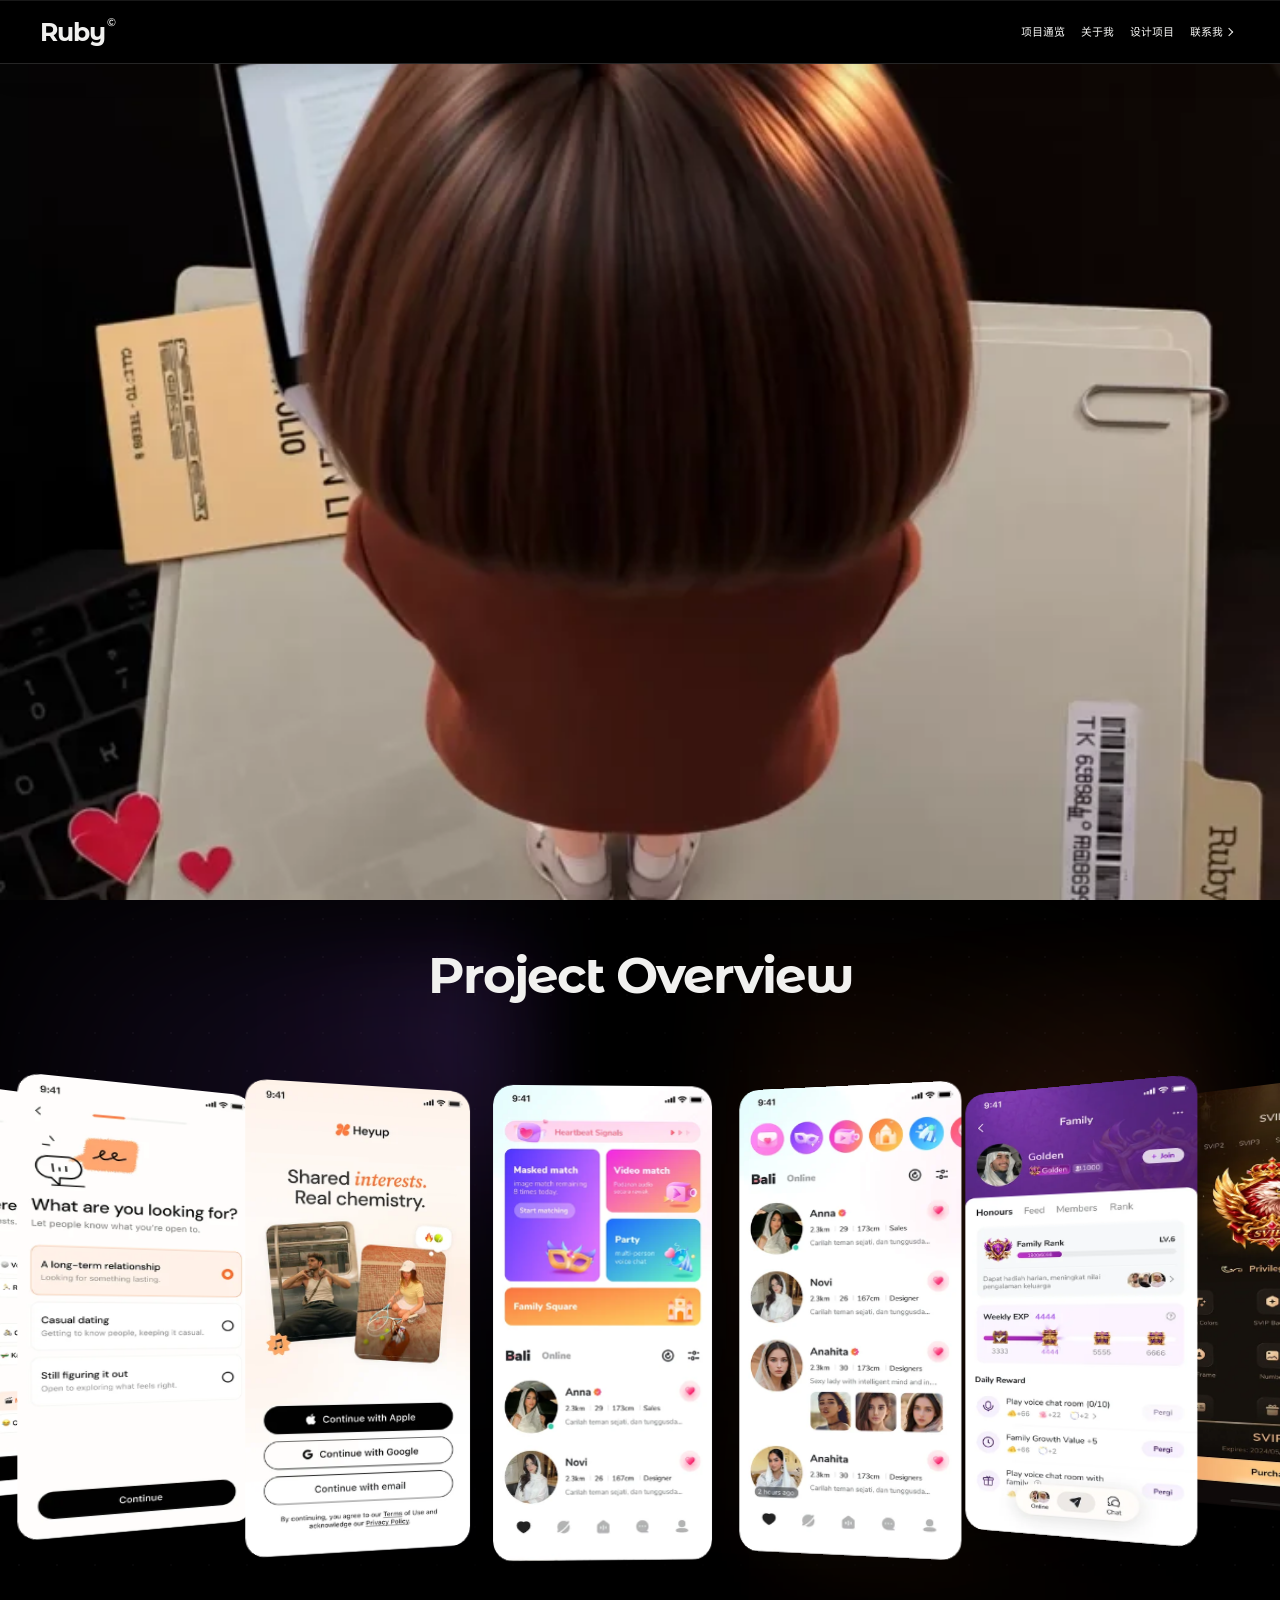
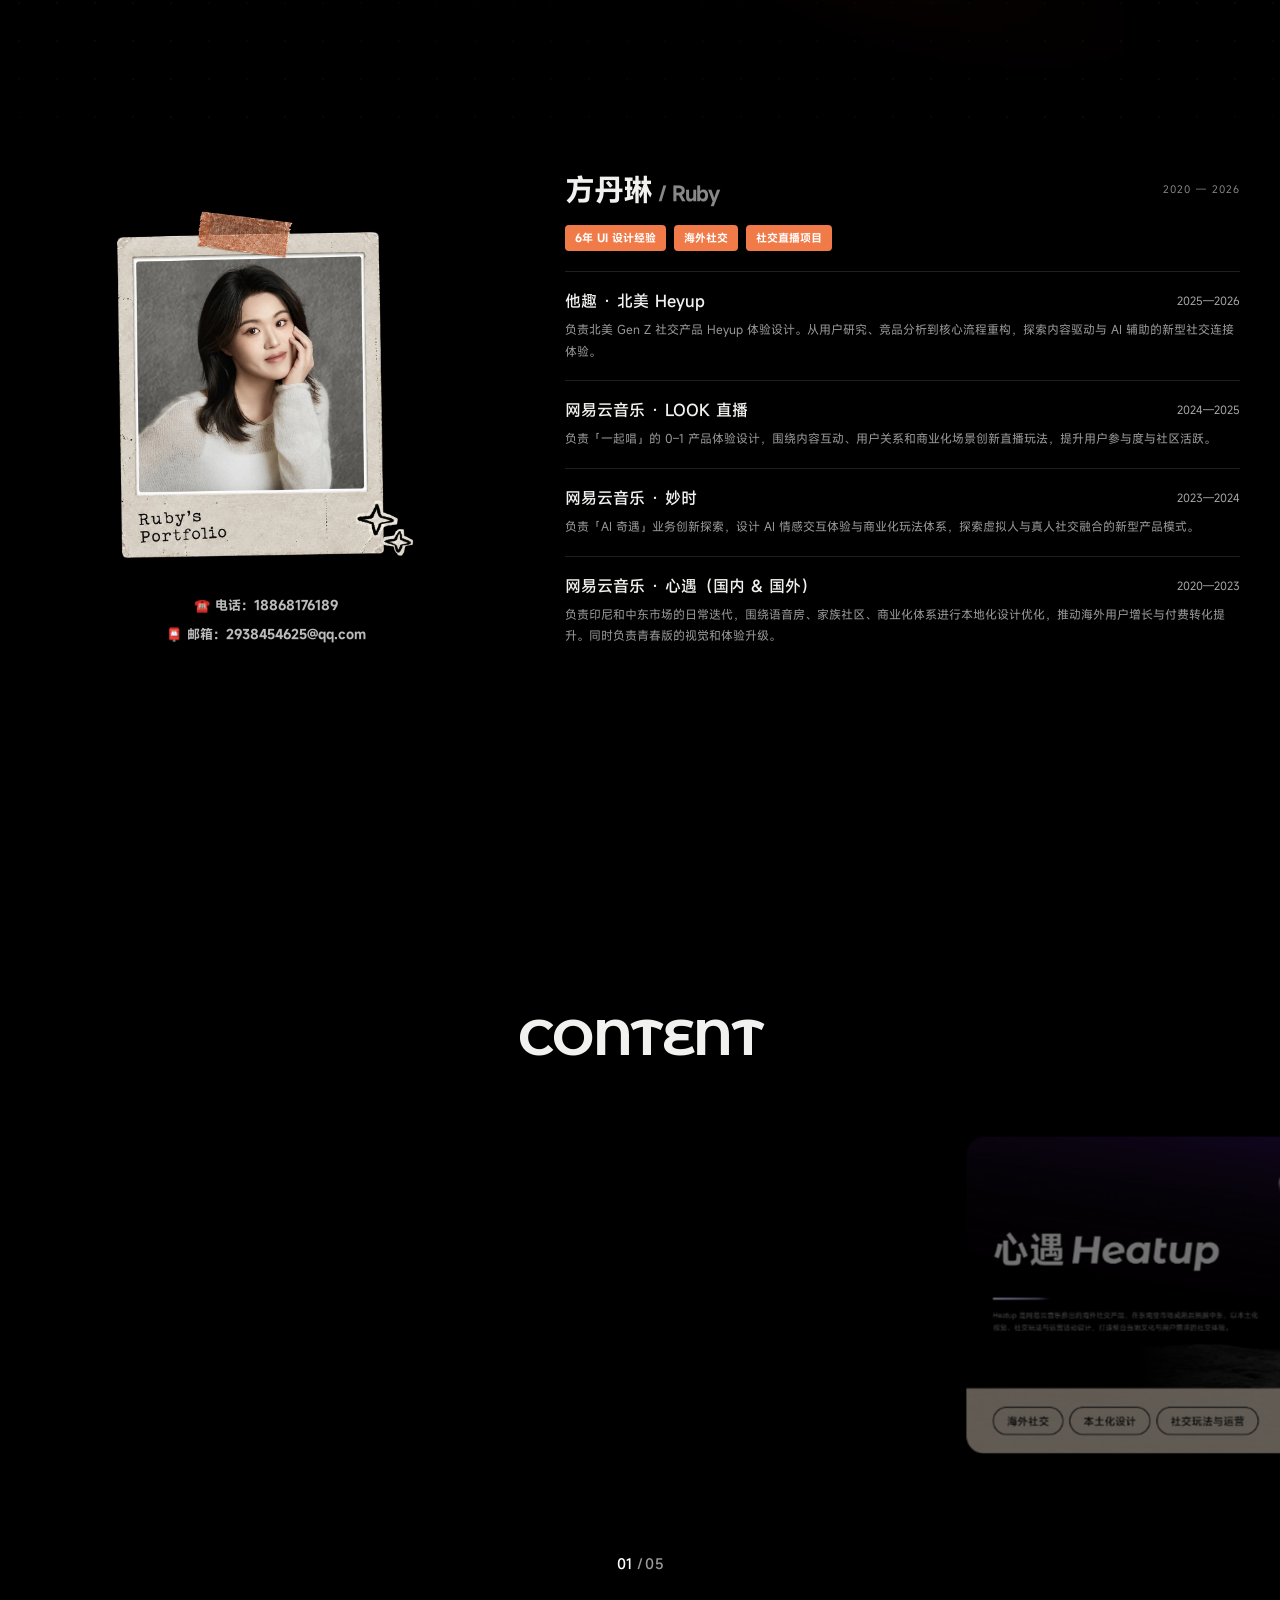
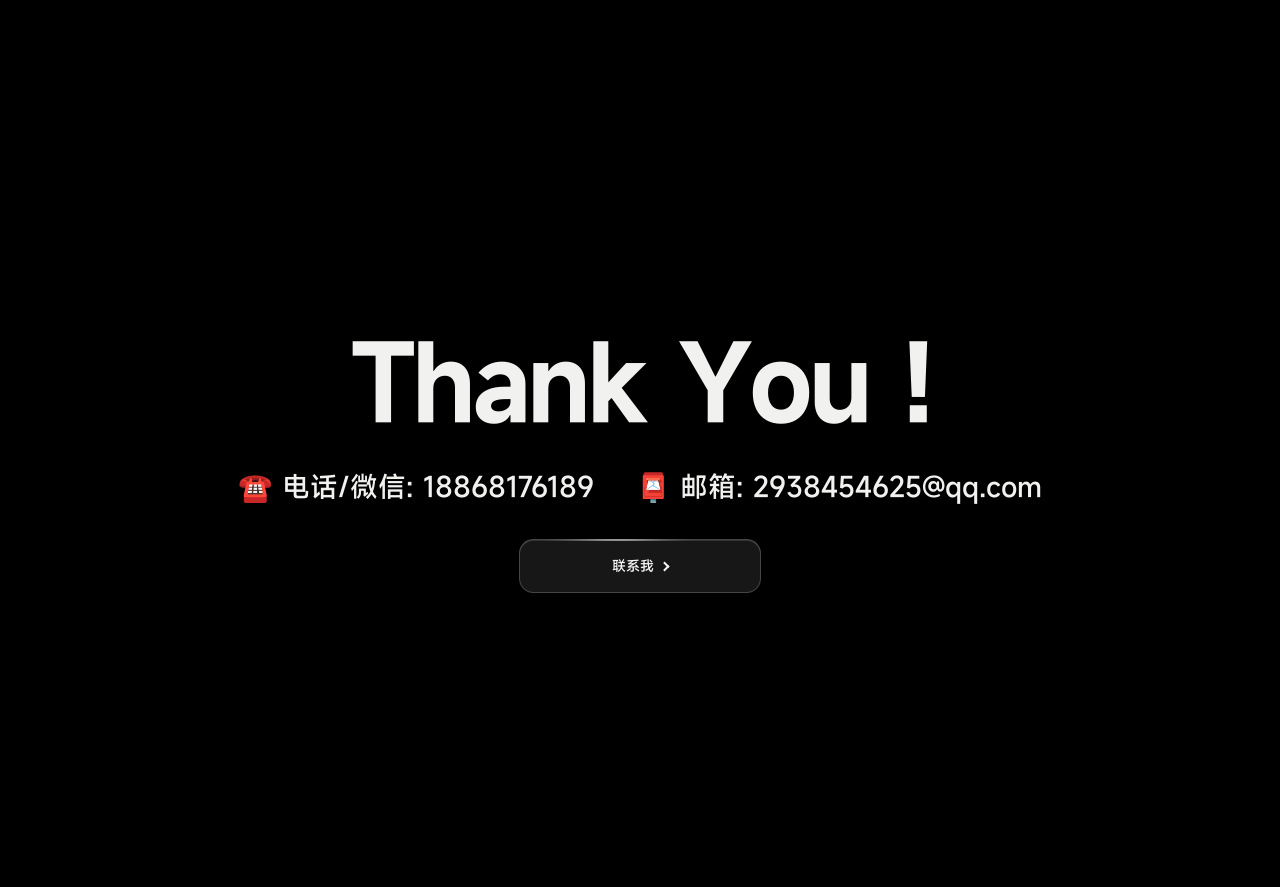
==== commit 6ef6196a: "第四屏高度修改" ====
--- a/index.html
+++ b/index.html
@@ -348,6 +348,14 @@
 #home.hero-video-fallback .hero-media video{visibility:hidden}
 #home.hero-dimmed .hero-poster{filter:brightness(.8)}
 .overview-item img:not([src]){visibility:hidden}
+</style><style id="mobile-work-viewport">
+/* A full viewport panel, with room to grow on short landscape screens. */
+@media(max-width:700px){
+ #work{box-sizing:border-box;height:auto;min-height:calc(100vh - 56px);min-height:calc(100dvh - 56px);padding-top:32px;padding-bottom:32px;margin-top:0;display:flex;flex-direction:column;justify-content:space-evenly;gap:28px;scroll-margin-top:0}
+ #work .content-title{flex:0 0 auto;margin:0}
+ #work .projects{flex:0 0 auto;translate:none;padding-top:8px;padding-bottom:8px}
+ #work .project-actions{flex:0 0 auto;position:static;translate:none;margin-top:0;margin-bottom:0}
+}
 </style></head><body><nav><a href="#home" class="logo">Ruby<sup>©</sup></a><div class="links"><a href="#overview">项目通览</a><a href="#about">关于我</a><a href="#work">设计项目</a><a href="#contact">联系我 <i class="chevron" aria-hidden="true"></i></a></div></nav><main><section id="home" class="hero"><div class="hero-media" aria-hidden="true"><picture class="hero-poster" aria-hidden="true"><source media="(max-width:700px)" srcset="assets/optimized/hero-mobile-clean-v2-6dacb15d90-poster.webp"><img src="assets/optimized/hero-background-v3-49222dfcac-poster.webp" alt="" fetchpriority="high" decoding="async"></picture><video id="heroVideo" autoplay muted playsinline preload="auto" data-desktop-src="assets/optimized/hero-background-v3-49222dfcac.mp4" data-mobile-src="assets/optimized/hero-mobile-clean-v2-6dacb15d90.mp4"></video></div><div class="hero-bottom"><a class="pill" href="#overview"><span class="hero-action-label">Explore work</span><span class="hero-action-icon"><i class="chevron" aria-hidden="true"></i></span><svg class="hero-action-outline" aria-hidden="true" focusable="false"><rect x="1" y="1" rx="14.4" ry="14.4" pathLength="100" stroke-dasharray="29.3750 70.6250" stroke-opacity="0.003422" style="--orbit-start:-0.3125;--orbit-end:-100.3125"/><rect x="1" y="1" rx="14.4" ry="14.4" pathLength="100" stroke-dasharray="28.1250 71.8750" stroke-opacity="0.010243" style="--orbit-start:-0.9375;--orbit-end:-100.9375"/><rect x="1" y="1" rx="14.4" ry="14.4" pathLength="100" stroke-dasharray="26.8750 73.1250" stroke-opacity="0.017051" style="--orbit-start:-1.5625;--orbit-end:-101.5625"/><rect x="1" y="1" rx="14.4" ry="14.4" pathLength="100" stroke-dasharray="25.6250 74.3750" stroke-opacity="0.023868" style="--orbit-start:-2.1875;--orbit-end:-102.1875"/><rect x="1" y="1" rx="14.4" ry="14.4" pathLength="100" stroke-dasharray="24.3750 75.6250" stroke-opacity="0.030715" style="--orbit-start:-2.8125;--orbit-end:-102.8125"/><rect x="1" y="1" rx="14.4" ry="14.4" pathLength="100" stroke-dasharray="23.1250 76.8750" stroke-opacity="0.037607" style="--orbit-start:-3.4375;--orbit-end:-103.4375"/><rect x="1" y="1" rx="14.4" ry="14.4" pathLength="100" stroke-dasharray="21.8750 78.1250" stroke-opacity="0.044558" style="--orbit-start:-4.0625;--orbit-end:-104.0625"/><rect x="1" y="1" rx="14.4" ry="14.4" pathLength="100" stroke-dasharray="20.6250 79.3750" stroke-opacity="0.051576" style="--orbit-start:-4.6875;--orbit-end:-104.6875"/><rect x="1" y="1" rx="14.4" ry="14.4" pathLength="100" stroke-dasharray="19.3750 80.6250" stroke-opacity="0.058658" style="--orbit-start:-5.3125;--orbit-end:-105.3125"/><rect x="1" y="1" rx="14.4" ry="14.4" pathLength="100" stroke-dasharray="18.1250 81.8750" stroke-opacity="0.065791" style="--orbit-start:-5.9375;--orbit-end:-105.9375"/><rect x="1" y="1" rx="14.4" ry="14.4" pathLength="100" stroke-dasharray="16.8750 83.1250" stroke-opacity="0.072943" style="--orbit-start:-6.5625;--orbit-end:-106.5625"/><rect x="1" y="1" rx="14.4" ry="14.4" pathLength="100" stroke-dasharray="15.6250 84.3750" stroke-opacity="0.080052" style="--orbit-start:-7.1875;--orbit-end:-107.1875"/><rect x="1" y="1" rx="14.4" ry="14.4" pathLength="100" stroke-dasharray="14.3750 85.6250" stroke-opacity="0.087017" style="--orbit-start:-7.8125;--orbit-end:-107.8125"/><rect x="1" y="1" rx="14.4" ry="14.4" pathLength="100" stroke-dasharray="13.1250 86.8750" stroke-opacity="0.093680" style="--orbit-start:-8.4375;--orbit-end:-108.4375"/><rect x="1" y="1" rx="14.4" ry="14.4" pathLength="100" stroke-dasharray="11.8750 88.1250" stroke-opacity="0.099796" style="--orbit-start:-9.0625;--orbit-end:-109.0625"/><rect x="1" y="1" rx="14.4" ry="14.4" pathLength="100" stroke-dasharray="10.6250 89.3750" stroke-opacity="0.104999" style="--orbit-start:-9.6875;--orbit-end:-109.6875"/><rect x="1" y="1" rx="14.4" ry="14.4" pathLength="100" stroke-dasharray="9.3750 90.6250" stroke-opacity="0.108761" style="--orbit-start:-10.3125;--orbit-end:-110.3125"/><rect x="1" y="1" rx="14.4" ry="14.4" pathLength="100" stroke-dasharray="8.1250 91.8750" stroke-opacity="0.110347" style="--orbit-start:-10.9375;--orbit-end:-110.9375"/><rect x="1" y="1" rx="14.4" ry="14.4" pathLength="100" stroke-dasharray="6.8750 93.1250" stroke-opacity="0.108774" style="--orbit-start:-11.5625;--orbit-end:-111.5625"/><rect x="1" y="1" rx="14.4" ry="14.4" pathLength="100" stroke-dasharray="5.6250 94.3750" stroke-opacity="0.102841" style="--orbit-start:-12.1875;--orbit-end:-112.1875"/><rect x="1" y="1" rx="14.4" ry="14.4" pathLength="100" stroke-dasharray="4.3750 95.6250" stroke-opacity="0.091256" style="--orbit-start:-12.8125;--orbit-end:-112.8125"/><rect x="1" y="1" rx="14.4" ry="14.4" pathLength="100" stroke-dasharray="3.1250 96.8750" stroke-opacity="0.072982" style="--orbit-start:-13.4375;--orbit-end:-113.4375"/><rect x="1" y="1" rx="14.4" ry="14.4" pathLength="100" stroke-dasharray="1.8750 98.1250" stroke-opacity="0.047782" style="--orbit-start:-14.0625;--orbit-end:-114.0625"/><rect x="1" y="1" rx="14.4" ry="14.4" pathLength="100" stroke-dasharray="0.6250 99.3750" stroke-opacity="0.016822" style="--orbit-start:-14.6875;--orbit-end:-114.6875"/></svg></a></div></section><section id="overview" aria-labelledby="overviewTitle"><div class="overview-purple-glow" aria-hidden="true"></div><div class="overview-heading"><h2 id="overviewTitle" class="english-title">Project Overview</h2></div><div class="overview-stage" tabindex="0" role="region" aria-label="项目图片通览，移动鼠标即可左右浏览，也可触摸滑动或按方向键"><div class="overview-belt"></div></div></section><section id="about"><div class="profile-layout"><div class="profile-person"><div class="profile-photo"><img alt="方丹琳 Ruby 的个人照片" src="assets/optimized/assets-ruby-photo-current-6e0aa32c66-960.webp" srcset="assets/optimized/assets-ruby-photo-current-6e0aa32c66-480.webp 480w, assets/optimized/assets-ruby-photo-current-6e0aa32c66-960.webp 960w" sizes="(max-width: 700px) 90vw, 40vw" data-fallback="assets/ruby-photo-current.png?v=6e0aa32c66b8" width="1896" height="2280" decoding="async" loading="lazy"></div><div class="profile-contact"><button type="button" data-copy="18868176189" aria-label="复制电话 18868176189">☎️ 电话：18868176189</button><button type="button" data-copy="2938454625@qq.com" aria-label="复制邮箱 2938454625@qq.com">📮 邮箱：2938454625@qq.com</button></div></div><div class="profile-content"><div class="profile-heading"><h3>方丹琳<span> / Ruby</span></h3><span class="years">2020 — 2026</span></div><div class="profile-tags"><span>6年 UI 设计经验</span><span>海外社交</span><span>社交直播项目</span></div><div class="profile-careers"><article class="experience"><div><h4>他趣 · 北美 Heyup</h4><time>2025—2026</time></div><p>负责北美 Gen Z 社交产品 Heyup 体验设计。从用户研究、竞品分析到核心流程重构，探索内容驱动与 AI 辅助的新型社交连接体验。</p></article><article class="experience"><div><h4>网易云音乐 · LOOK 直播</h4><time>2024—2025</time></div><p>负责「一起唱」的 0–1 产品体验设计，围绕内容互动、用户关系和商业化场景创新直播玩法，提升用户参与度与社区活跃。</p></article><article class="experience"><div><h4>网易云音乐 · 妙时</h4><time>2023—2024</time></div><p>负责「AI 奇遇」业务创新探索，设计 AI 情感交互体验与商业化玩法体系，探索虚拟人与真人社交融合的新型产品模式。</p></article><article class="experience"><div><h4>网易云音乐 · 心遇（国内 & 国外）</h4><time>2020—2023</time></div><p>负责印尼和中东市场的日常迭代，围绕语音房、家族社区、商业化体系进行本地化设计优化，推动海外用户增长与付费转化提升。同时负责青春版的视觉和体验升级。</p></article></div></div></div></section><section id="work"><h2 class="content-title english-title">CONTENT</h2><div class="projects" aria-label="精选项目轮播"><article class="project selected" data-title="移动产品体验设计"><a class="project-link" href="project-1.html" aria-label="查看他趣北美详情"><div class="art project-cover"><img alt="项目01封面" data-src="assets/optimized/work-covers-1-0cf201c032-1280.webp" data-srcset="assets/optimized/work-covers-1-0cf201c032-640.webp 640w, assets/optimized/work-covers-1-0cf201c032-1280.webp 1280w, assets/optimized/work-covers-1-0cf201c032-1920.webp 1920w" sizes="(max-width: 700px) 88vw, 55vw" data-fallback="assets/work-covers/1.png?v=0cf201c0326d" width="2160" height="1440" decoding="async" loading="eager"><span class="cover-enter" aria-hidden="true"><i class="chevron"></i></span></div></a></article><article class="project" data-title="数字工作台设计"><a class="project-link" href="project-2.html" aria-label="查看心遇中东详情"><div class="art project-cover"><img alt="项目02封面" data-src="assets/optimized/work-covers-2-f4bc4157b0-1280.webp" data-srcset="assets/optimized/work-covers-2-f4bc4157b0-640.webp 640w, assets/optimized/work-covers-2-f4bc4157b0-1280.webp 1280w, assets/optimized/work-covers-2-f4bc4157b0-1920.webp 1920w" sizes="(max-width: 700px) 88vw, 55vw" data-fallback="assets/work-covers/2.png?v=f4bc4157b0df" width="2160" height="1440" decoding="async" loading="eager"><span class="cover-enter" aria-hidden="true"><i class="chevron"></i></span></div></a></article><article class="project" data-title="品牌视觉探索"><a class="project-link" href="project-3.html" aria-label="查看网易云音乐Look直播详情"><div class="art project-cover"><img alt="项目03封面" data-src="assets/optimized/work-covers-3-e8e674ea0f-1280.webp" data-srcset="assets/optimized/work-covers-3-e8e674ea0f-640.webp 640w, assets/optimized/work-covers-3-e8e674ea0f-1280.webp 1280w, assets/optimized/work-covers-3-e8e674ea0f-1920.webp 1920w" sizes="(max-width: 700px) 88vw, 55vw" data-fallback="assets/work-covers/3.png?v=e8e674ea0f9e" width="2160" height="1440" decoding="async" loading="eager"><span class="cover-enter" aria-hidden="true"><i class="chevron"></i></span></div></a></article><article class="project" data-title="设计系统与组件"><a class="project-link" href="project-4.html" aria-label="查看妙时AI奇遇详情"><div class="art project-cover"><img alt="项目04封面" data-src="assets/optimized/work-covers-4-d5fc924e51-1280.webp" data-srcset="assets/optimized/work-covers-4-d5fc924e51-640.webp 640w, assets/optimized/work-covers-4-d5fc924e51-1280.webp 1280w, assets/optimized/work-covers-4-d5fc924e51-1920.webp 1920w" sizes="(max-width: 700px) 88vw, 55vw" data-fallback="assets/work-covers/4.png?v=d5fc924e51f7" width="2160" height="1440" decoding="async" loading="eager"><span class="cover-enter" aria-hidden="true"><i class="chevron"></i></span></div></a></article><article class="project" data-title="内容与交互探索"><a class="project-link" href="project-5.html" aria-label="查看团队&自驱详情"><div class="art project-cover"><img alt="项目05封面" data-src="assets/optimized/work-covers-5-ac86fa6fbd-1280.webp" data-srcset="assets/optimized/work-covers-5-ac86fa6fbd-640.webp 640w, assets/optimized/work-covers-5-ac86fa6fbd-1280.webp 1280w, assets/optimized/work-covers-5-ac86fa6fbd-1920.webp 1920w" sizes="(max-width: 700px) 88vw, 55vw" data-fallback="assets/work-covers/5.png?v=ac86fa6fbdd1" width="2160" height="1440" decoding="async" loading="eager"><span class="cover-enter" aria-hidden="true"><i class="chevron"></i></span></div></a></article></div><div class="project-actions"><button class="project-arrow prev" aria-label="上一个项目"><i class="chevron left" aria-hidden="true"></i></button><span id="projectCounter" class="project-counter" role="status" aria-live="polite" aria-atomic="true" aria-label="第 1 个项目，共 5 个"><span class="project-counter-number"><span class="project-counter-current">01</span></span><span class="project-counter-separator">/</span><span class="project-counter-total">05</span></span><button class="project-arrow next" aria-label="下一个项目"><i class="chevron" aria-hidden="true"></i></button></div></section><section id="contact" class="contact"><picture class="contact-background"><source media="(max-width: 700px)" srcset="assets/optimized/assets-contact-portrait-580428166d-720.webp 720w, assets/optimized/assets-contact-portrait-580428166d-1080.webp 1080w" sizes="100vw"><img class="contact-cover" data-mobile-fallback="assets/contact-portrait.png" alt="" aria-hidden="true" src="assets/optimized/assets-contact-landscape-4705a4314f-1920.webp" srcset="assets/optimized/assets-contact-landscape-4705a4314f-1280.webp 1280w, assets/optimized/assets-contact-landscape-4705a4314f-1920.webp 1920w" sizes="100vw" data-fallback="assets/contact-landscape.png" width="7680" height="4320" decoding="async" loading="lazy"></picture><div class="contact-content"><div class="contact-message"><h2 class="contact-stagger-title">Thank You !</h2><p class="contact-stagger-details">☎️ 电话/微信: 18868176189     📮 邮箱: 2938454625@qq.com</p></div><button id="contactBtn"><span>联系我</span><i class="chevron" aria-hidden="true"></i><svg class="hero-action-outline" aria-hidden="true" focusable="false"><rect x="1" y="1" rx="14.4" ry="14.4" pathLength="100" stroke-dasharray="29.3750 70.6250" stroke-opacity="0.003422" style="--orbit-start:-0.3125;--orbit-end:-100.3125"/><rect x="1" y="1" rx="14.4" ry="14.4" pathLength="100" stroke-dasharray="28.1250 71.8750" stroke-opacity="0.010243" style="--orbit-start:-0.9375;--orbit-end:-100.9375"/><rect x="1" y="1" rx="14.4" ry="14.4" pathLength="100" stroke-dasharray="26.8750 73.1250" stroke-opacity="0.017051" style="--orbit-start:-1.5625;--orbit-end:-101.5625"/><rect x="1" y="1" rx="14.4" ry="14.4" pathLength="100" stroke-dasharray="25.6250 74.3750" stroke-opacity="0.023868" style="--orbit-start:-2.1875;--orbit-end:-102.1875"/><rect x="1" y="1" rx="14.4" ry="14.4" pathLength="100" stroke-dasharray="24.3750 75.6250" stroke-opacity="0.030715" style="--orbit-start:-2.8125;--orbit-end:-102.8125"/><rect x="1" y="1" rx="14.4" ry="14.4" pathLength="100" stroke-dasharray="23.1250 76.8750" stroke-opacity="0.037607" style="--orbit-start:-3.4375;--orbit-end:-103.4375"/><rect x="1" y="1" rx="14.4" ry="14.4" pathLength="100" stroke-dasharray="21.8750 78.1250" stroke-opacity="0.044558" style="--orbit-start:-4.0625;--orbit-end:-104.0625"/><rect x="1" y="1" rx="14.4" ry="14.4" pathLength="100" stroke-dasharray="20.6250 79.3750" stroke-opacity="0.051576" style="--orbit-start:-4.6875;--orbit-end:-104.6875"/><rect x="1" y="1" rx="14.4" ry="14.4" pathLength="100" stroke-dasharray="19.3750 80.6250" stroke-opacity="0.058658" style="--orbit-start:-5.3125;--orbit-end:-105.3125"/><rect x="1" y="1" rx="14.4" ry="14.4" pathLength="100" stroke-dasharray="18.1250 81.8750" stroke-opacity="0.065791" style="--orbit-start:-5.9375;--orbit-end:-105.9375"/><rect x="1" y="1" rx="14.4" ry="14.4" pathLength="100" stroke-dasharray="16.8750 83.1250" stroke-opacity="0.072943" style="--orbit-start:-6.5625;--orbit-end:-106.5625"/><rect x="1" y="1" rx="14.4" ry="14.4" pathLength="100" stroke-dasharray="15.6250 84.3750" stroke-opacity="0.080052" style="--orbit-start:-7.1875;--orbit-end:-107.1875"/><rect x="1" y="1" rx="14.4" ry="14.4" pathLength="100" stroke-dasharray="14.3750 85.6250" stroke-opacity="0.087017" style="--orbit-start:-7.8125;--orbit-end:-107.8125"/><rect x="1" y="1" rx="14.4" ry="14.4" pathLength="100" stroke-dasharray="13.1250 86.8750" stroke-opacity="0.093680" style="--orbit-start:-8.4375;--orbit-end:-108.4375"/><rect x="1" y="1" rx="14.4" ry="14.4" pathLength="100" stroke-dasharray="11.8750 88.1250" stroke-opacity="0.099796" style="--orbit-start:-9.0625;--orbit-end:-109.0625"/><rect x="1" y="1" rx="14.4" ry="14.4" pathLength="100" stroke-dasharray="10.6250 89.3750" stroke-opacity="0.104999" style="--orbit-start:-9.6875;--orbit-end:-109.6875"/><rect x="1" y="1" rx="14.4" ry="14.4" pathLength="100" stroke-dasharray="9.3750 90.6250" stroke-opacity="0.108761" style="--orbit-start:-10.3125;--orbit-end:-110.3125"/><rect x="1" y="1" rx="14.4" ry="14.4" pathLength="100" stroke-dasharray="8.1250 91.8750" stroke-opacity="0.110347" style="--orbit-start:-10.9375;--orbit-end:-110.9375"/><rect x="1" y="1" rx="14.4" ry="14.4" pathLength="100" stroke-dasharray="6.8750 93.1250" stroke-opacity="0.108774" style="--orbit-start:-11.5625;--orbit-end:-111.5625"/><rect x="1" y="1" rx="14.4" ry="14.4" pathLength="100" stroke-dasharray="5.6250 94.3750" stroke-opacity="0.102841" style="--orbit-start:-12.1875;--orbit-end:-112.1875"/><rect x="1" y="1" rx="14.4" ry="14.4" pathLength="100" stroke-dasharray="4.3750 95.6250" stroke-opacity="0.091256" style="--orbit-start:-12.8125;--orbit-end:-112.8125"/><rect x="1" y="1" rx="14.4" ry="14.4" pathLength="100" stroke-dasharray="3.1250 96.8750" stroke-opacity="0.072982" style="--orbit-start:-13.4375;--orbit-end:-113.4375"/><rect x="1" y="1" rx="14.4" ry="14.4" pathLength="100" stroke-dasharray="1.8750 98.1250" stroke-opacity="0.047782" style="--orbit-start:-14.0625;--orbit-end:-114.0625"/><rect x="1" y="1" rx="14.4" ry="14.4" pathLength="100" stroke-dasharray="0.6250 99.3750" stroke-opacity="0.016822" style="--orbit-start:-14.6875;--orbit-end:-114.6875"/></svg></button></div></section></main><dialog id="modal"><h3 id="modalTitle"></h3><p id="modalText" hidden></p><div class="copy-contacts"><button type="button" class="copy-contact" data-copy="18868176189" aria-label="复制电话"><span>电话：18868176189</span><svg width="16" height="16" viewBox="0 0 24 24" fill="none" aria-hidden="true"><rect x="4" y="8" width="12" height="13" rx="1" stroke="currentColor" stroke-width="1.8"/><path d="M9 3h11v13" stroke="currentColor" stroke-width="1.8" stroke-linecap="round"/></svg></button><button type="button" class="copy-contact" data-copy="2938454625@qq.com" aria-label="复制邮箱"><span>邮箱：2938454625@qq.com</span><svg width="16" height="16" viewBox="0 0 24 24" fill="none" aria-hidden="true"><rect x="4" y="8" width="12" height="13" rx="1" stroke="currentColor" stroke-width="1.8"/><path d="M9 3h11v13" stroke="currentColor" stroke-width="1.8" stroke-linecap="round"/></svg></button></div><div id="copyStatus" role="status" aria-live="polite"></div><img class="qr-image" src="assets/wechat-square.jpg" width="320" height="320" alt="Ruby 的微信二维码"><button id="close" aria-label="关闭弹窗"><svg width="18" height="18" viewBox="0 0 24 24" fill="none" aria-hidden="true"><path d="m6 6 12 12M18 6 6 18" stroke="currentColor" stroke-width="2" stroke-linecap="round"/></svg></button></dialog><script>const modal=document.querySelector('#modal');function show(t,p){document.querySelector('#modalTitle').textContent=t;document.querySelector('#modalText').textContent=p;modal.showModal()}document.querySelector('#contactBtn').onclick=()=>show('期待与你联系','电话：188 6817 6189 · 邮箱：2938454625@qq.com');document.querySelector('#close').onclick=()=>modal.close();modal.onclick=e=>{if(e.target===modal)modal.close()};const observer=new IntersectionObserver(es=>es.forEach(e=>{if(e.isIntersecting){e.target.classList.add('visible');observer.unobserve(e.target)}}),{threshold:.1});document.querySelectorAll('.reveal').forEach(e=>observer.observe(e));const track=document.querySelector('.projects');const originals=[...track.children];originals.forEach((c,i)=>c.dataset.index=i);for(let set=0;set<2;set++){const frag=document.createDocumentFragment();originals.forEach(c=>frag.append(c.cloneNode(true)));if(set===0)track.prepend(frag);else track.append(frag)}const slides=[...track.children];
 // Assign URLs near the viewport, without relying on lazy loading inside transforms.
 slides.forEach(card=>card.classList.remove('selected'));
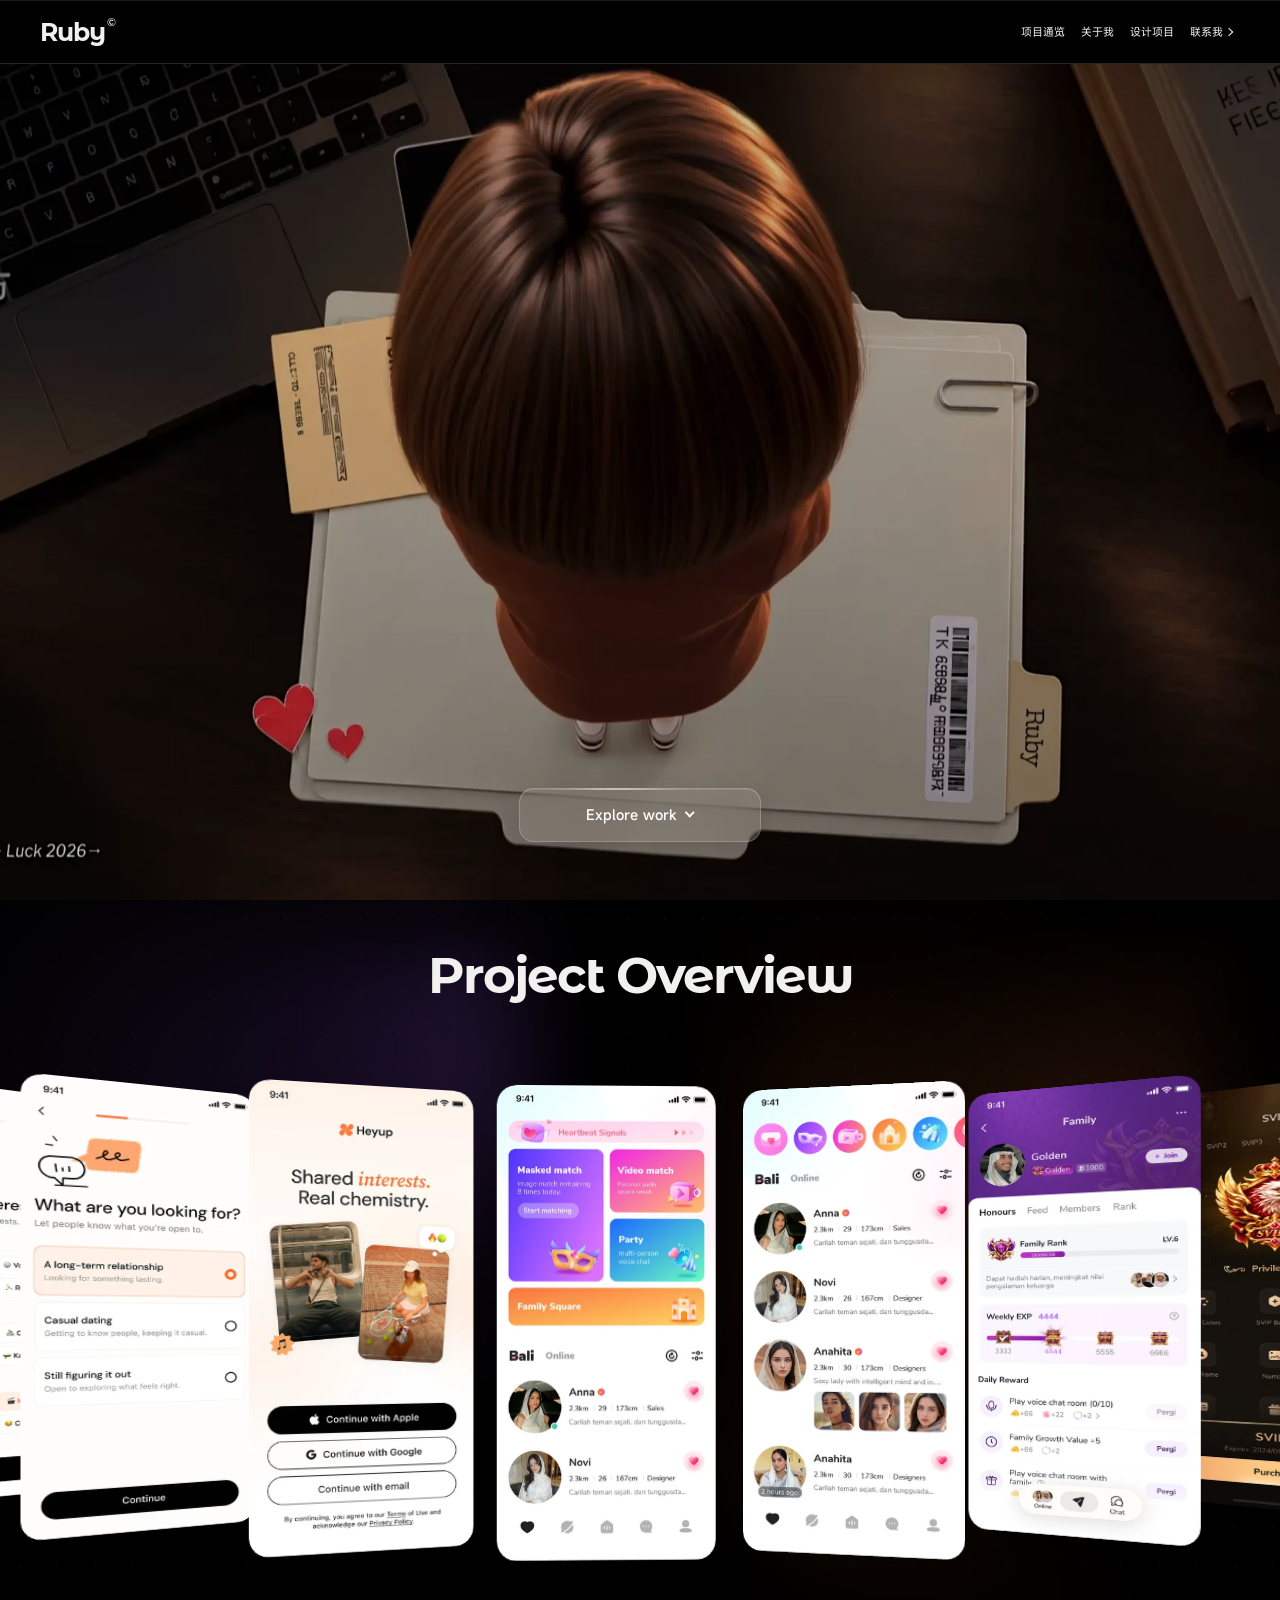
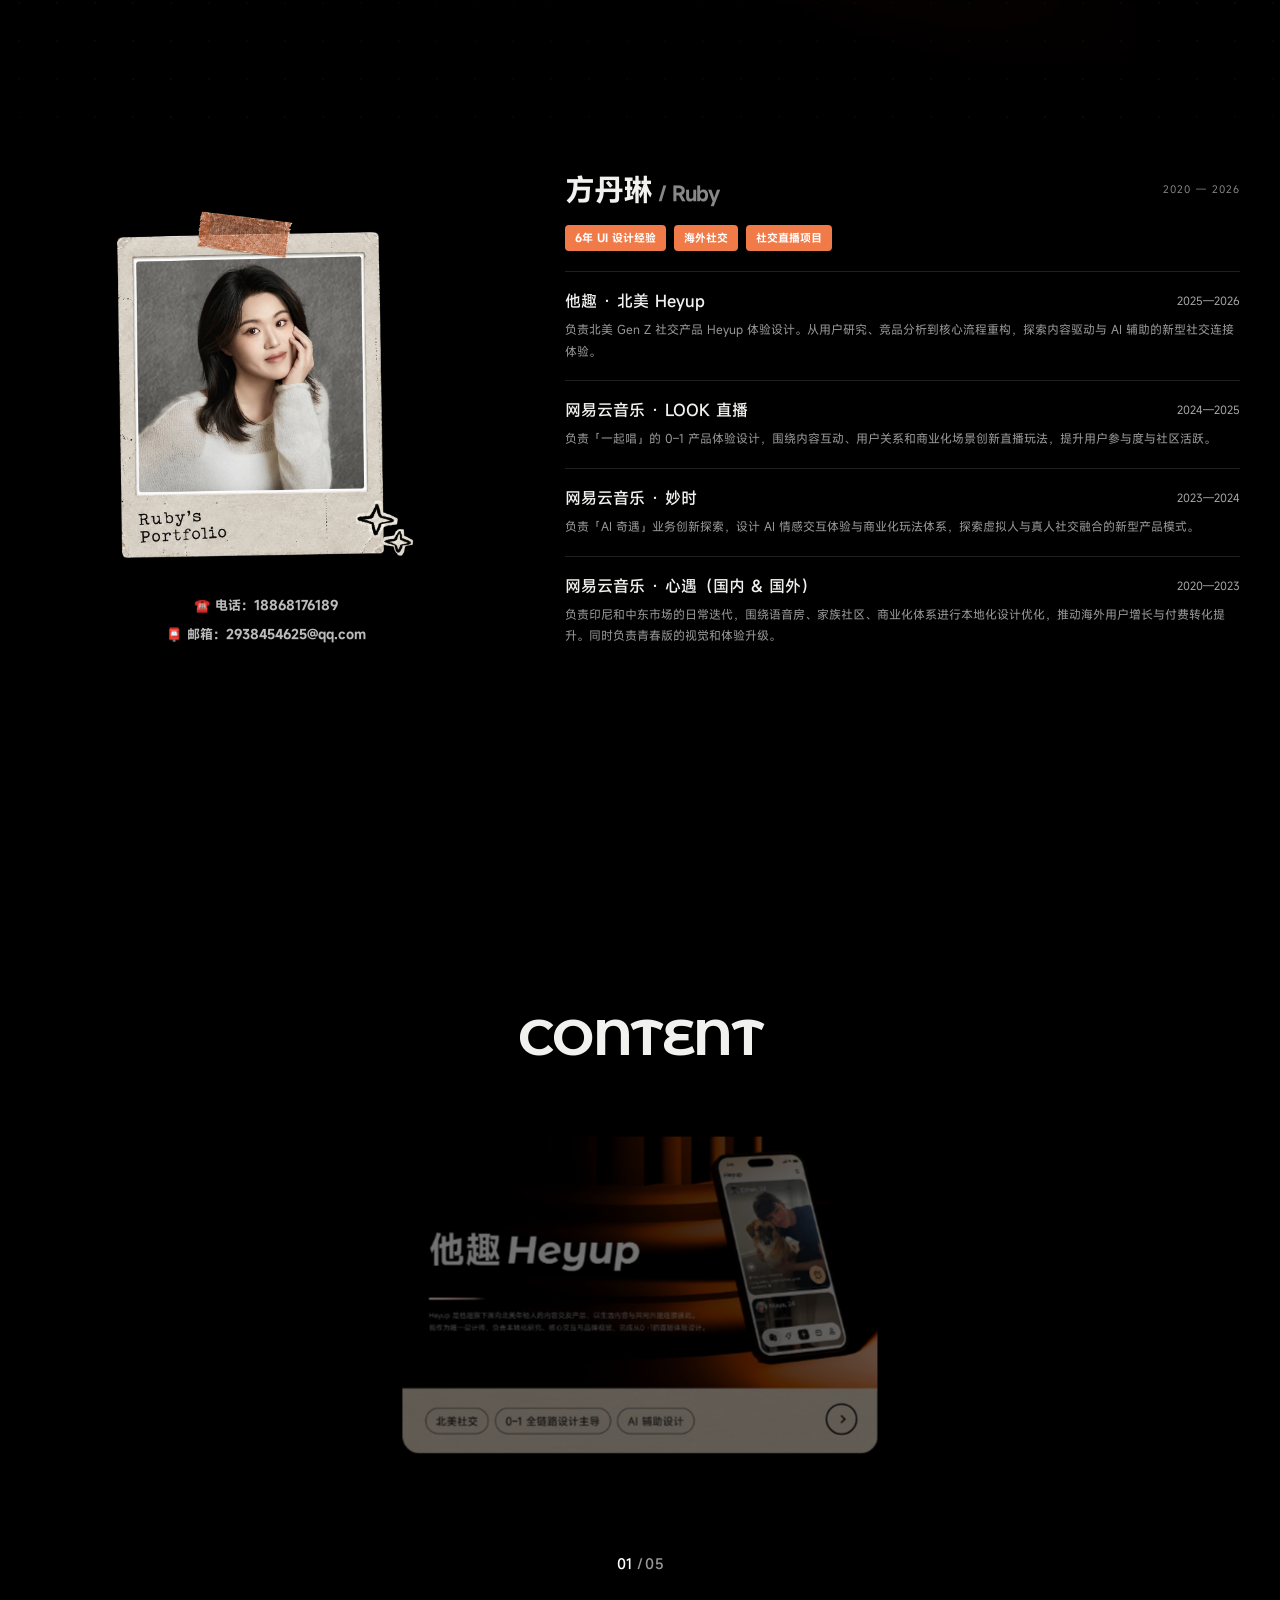
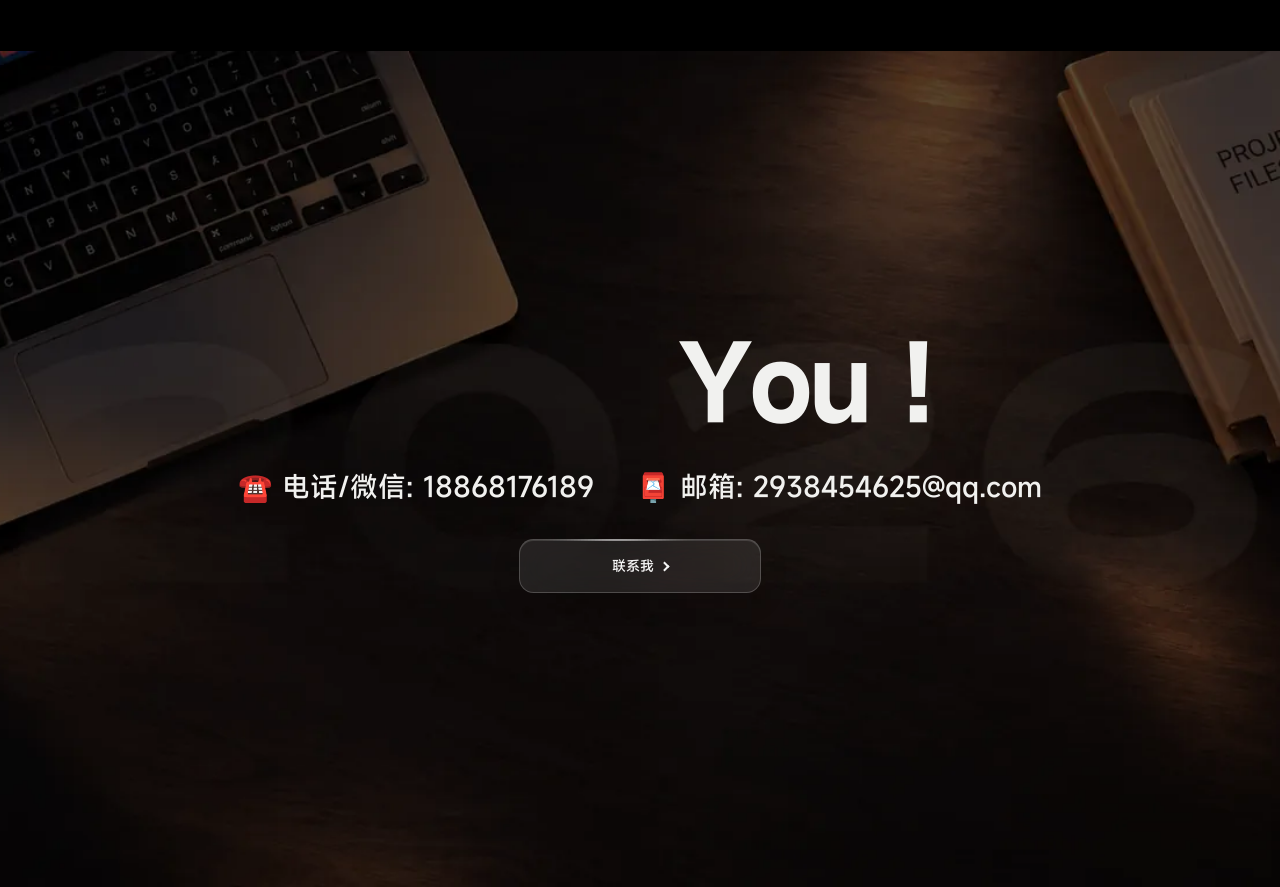
==== commit 32426f01: "目录页按钮调整和图片替换" ====
--- a/index.html
+++ b/index.html
@@ -180,7 +180,7 @@
 </style>
 <style>
 /* Keep the original hit area while scaling the visible project action. */
-#work .cover-enter{scale:.855;translate:-5px 50%;bottom:10%;background:rgba(255,255,255,.4)}
+#work .cover-enter{scale:.855;translate:-2px calc(50% - 3px);bottom:10%;background:rgba(255,255,255,.4)}
 </style><style>
 /* Keep ambient light behind the gallery, anchored to the marked upper-left area. */
 #overview{isolation:isolate}
@@ -202,8 +202,8 @@
 }
 #about .profile-contact button:hover,#contact .contact-field:hover{text-decoration:underline;text-underline-offset:4px}
 #about .profile-contact button:focus-visible,#contact .contact-field:focus-visible{outline:1px solid currentColor;outline-offset:5px}
-#work .cover-enter{background:transparent;border:1.7544px solid #000;color:#000;box-shadow:none;backdrop-filter:none;-webkit-backdrop-filter:none}
-#work .cover-enter .chevron{color:#000;border-color:currentColor;border-width:1.7544px}
+#work .cover-enter{background:transparent;border:2px solid #000;color:#000;box-shadow:none;backdrop-filter:none;-webkit-backdrop-filter:none}
+#work .cover-enter .chevron{color:#000;border-color:currentColor;border-width:2px}
 #work .project.selected .project-link:hover .cover-enter{opacity:.9}
 #work .project.selected .project-link .cover-enter:hover,
 #work .project.selected .project-link:focus-visible .cover-enter{opacity:1}
@@ -356,7 +356,26 @@
  #work .projects{flex:0 0 auto;translate:none;padding-top:8px;padding-bottom:8px}
  #work .project-actions{flex:0 0 auto;position:static;translate:none;margin-top:0;margin-bottom:0}
 }
-</style></head><body><nav><a href="#home" class="logo">Ruby<sup>©</sup></a><div class="links"><a href="#overview">项目通览</a><a href="#about">关于我</a><a href="#work">设计项目</a><a href="#contact">联系我 <i class="chevron" aria-hidden="true"></i></a></div></nav><main><section id="home" class="hero"><div class="hero-media" aria-hidden="true"><picture class="hero-poster" aria-hidden="true"><source media="(max-width:700px)" srcset="assets/optimized/hero-mobile-clean-v2-6dacb15d90-poster.webp"><img src="assets/optimized/hero-background-v3-49222dfcac-poster.webp" alt="" fetchpriority="high" decoding="async"></picture><video id="heroVideo" autoplay muted playsinline preload="auto" data-desktop-src="assets/optimized/hero-background-v3-49222dfcac.mp4" data-mobile-src="assets/optimized/hero-mobile-clean-v2-6dacb15d90.mp4"></video></div><div class="hero-bottom"><a class="pill" href="#overview"><span class="hero-action-label">Explore work</span><span class="hero-action-icon"><i class="chevron" aria-hidden="true"></i></span><svg class="hero-action-outline" aria-hidden="true" focusable="false"><rect x="1" y="1" rx="14.4" ry="14.4" pathLength="100" stroke-dasharray="29.3750 70.6250" stroke-opacity="0.003422" style="--orbit-start:-0.3125;--orbit-end:-100.3125"/><rect x="1" y="1" rx="14.4" ry="14.4" pathLength="100" stroke-dasharray="28.1250 71.8750" stroke-opacity="0.010243" style="--orbit-start:-0.9375;--orbit-end:-100.9375"/><rect x="1" y="1" rx="14.4" ry="14.4" pathLength="100" stroke-dasharray="26.8750 73.1250" stroke-opacity="0.017051" style="--orbit-start:-1.5625;--orbit-end:-101.5625"/><rect x="1" y="1" rx="14.4" ry="14.4" pathLength="100" stroke-dasharray="25.6250 74.3750" stroke-opacity="0.023868" style="--orbit-start:-2.1875;--orbit-end:-102.1875"/><rect x="1" y="1" rx="14.4" ry="14.4" pathLength="100" stroke-dasharray="24.3750 75.6250" stroke-opacity="0.030715" style="--orbit-start:-2.8125;--orbit-end:-102.8125"/><rect x="1" y="1" rx="14.4" ry="14.4" pathLength="100" stroke-dasharray="23.1250 76.8750" stroke-opacity="0.037607" style="--orbit-start:-3.4375;--orbit-end:-103.4375"/><rect x="1" y="1" rx="14.4" ry="14.4" pathLength="100" stroke-dasharray="21.8750 78.1250" stroke-opacity="0.044558" style="--orbit-start:-4.0625;--orbit-end:-104.0625"/><rect x="1" y="1" rx="14.4" ry="14.4" pathLength="100" stroke-dasharray="20.6250 79.3750" stroke-opacity="0.051576" style="--orbit-start:-4.6875;--orbit-end:-104.6875"/><rect x="1" y="1" rx="14.4" ry="14.4" pathLength="100" stroke-dasharray="19.3750 80.6250" stroke-opacity="0.058658" style="--orbit-start:-5.3125;--orbit-end:-105.3125"/><rect x="1" y="1" rx="14.4" ry="14.4" pathLength="100" stroke-dasharray="18.1250 81.8750" stroke-opacity="0.065791" style="--orbit-start:-5.9375;--orbit-end:-105.9375"/><rect x="1" y="1" rx="14.4" ry="14.4" pathLength="100" stroke-dasharray="16.8750 83.1250" stroke-opacity="0.072943" style="--orbit-start:-6.5625;--orbit-end:-106.5625"/><rect x="1" y="1" rx="14.4" ry="14.4" pathLength="100" stroke-dasharray="15.6250 84.3750" stroke-opacity="0.080052" style="--orbit-start:-7.1875;--orbit-end:-107.1875"/><rect x="1" y="1" rx="14.4" ry="14.4" pathLength="100" stroke-dasharray="14.3750 85.6250" stroke-opacity="0.087017" style="--orbit-start:-7.8125;--orbit-end:-107.8125"/><rect x="1" y="1" rx="14.4" ry="14.4" pathLength="100" stroke-dasharray="13.1250 86.8750" stroke-opacity="0.093680" style="--orbit-start:-8.4375;--orbit-end:-108.4375"/><rect x="1" y="1" rx="14.4" ry="14.4" pathLength="100" stroke-dasharray="11.8750 88.1250" stroke-opacity="0.099796" style="--orbit-start:-9.0625;--orbit-end:-109.0625"/><rect x="1" y="1" rx="14.4" ry="14.4" pathLength="100" stroke-dasharray="10.6250 89.3750" stroke-opacity="0.104999" style="--orbit-start:-9.6875;--orbit-end:-109.6875"/><rect x="1" y="1" rx="14.4" ry="14.4" pathLength="100" stroke-dasharray="9.3750 90.6250" stroke-opacity="0.108761" style="--orbit-start:-10.3125;--orbit-end:-110.3125"/><rect x="1" y="1" rx="14.4" ry="14.4" pathLength="100" stroke-dasharray="8.1250 91.8750" stroke-opacity="0.110347" style="--orbit-start:-10.9375;--orbit-end:-110.9375"/><rect x="1" y="1" rx="14.4" ry="14.4" pathLength="100" stroke-dasharray="6.8750 93.1250" stroke-opacity="0.108774" style="--orbit-start:-11.5625;--orbit-end:-111.5625"/><rect x="1" y="1" rx="14.4" ry="14.4" pathLength="100" stroke-dasharray="5.6250 94.3750" stroke-opacity="0.102841" style="--orbit-start:-12.1875;--orbit-end:-112.1875"/><rect x="1" y="1" rx="14.4" ry="14.4" pathLength="100" stroke-dasharray="4.3750 95.6250" stroke-opacity="0.091256" style="--orbit-start:-12.8125;--orbit-end:-112.8125"/><rect x="1" y="1" rx="14.4" ry="14.4" pathLength="100" stroke-dasharray="3.1250 96.8750" stroke-opacity="0.072982" style="--orbit-start:-13.4375;--orbit-end:-113.4375"/><rect x="1" y="1" rx="14.4" ry="14.4" pathLength="100" stroke-dasharray="1.8750 98.1250" stroke-opacity="0.047782" style="--orbit-start:-14.0625;--orbit-end:-114.0625"/><rect x="1" y="1" rx="14.4" ry="14.4" pathLength="100" stroke-dasharray="0.6250 99.3750" stroke-opacity="0.016822" style="--orbit-start:-14.6875;--orbit-end:-114.6875"/></svg></a></div></section><section id="overview" aria-labelledby="overviewTitle"><div class="overview-purple-glow" aria-hidden="true"></div><div class="overview-heading"><h2 id="overviewTitle" class="english-title">Project Overview</h2></div><div class="overview-stage" tabindex="0" role="region" aria-label="项目图片通览，移动鼠标即可左右浏览，也可触摸滑动或按方向键"><div class="overview-belt"></div></div></section><section id="about"><div class="profile-layout"><div class="profile-person"><div class="profile-photo"><img alt="方丹琳 Ruby 的个人照片" src="assets/optimized/assets-ruby-photo-current-6e0aa32c66-960.webp" srcset="assets/optimized/assets-ruby-photo-current-6e0aa32c66-480.webp 480w, assets/optimized/assets-ruby-photo-current-6e0aa32c66-960.webp 960w" sizes="(max-width: 700px) 90vw, 40vw" data-fallback="assets/ruby-photo-current.png?v=6e0aa32c66b8" width="1896" height="2280" decoding="async" loading="lazy"></div><div class="profile-contact"><button type="button" data-copy="18868176189" aria-label="复制电话 18868176189">☎️ 电话：18868176189</button><button type="button" data-copy="2938454625@qq.com" aria-label="复制邮箱 2938454625@qq.com">📮 邮箱：2938454625@qq.com</button></div></div><div class="profile-content"><div class="profile-heading"><h3>方丹琳<span> / Ruby</span></h3><span class="years">2020 — 2026</span></div><div class="profile-tags"><span>6年 UI 设计经验</span><span>海外社交</span><span>社交直播项目</span></div><div class="profile-careers"><article class="experience"><div><h4>他趣 · 北美 Heyup</h4><time>2025—2026</time></div><p>负责北美 Gen Z 社交产品 Heyup 体验设计。从用户研究、竞品分析到核心流程重构，探索内容驱动与 AI 辅助的新型社交连接体验。</p></article><article class="experience"><div><h4>网易云音乐 · LOOK 直播</h4><time>2024—2025</time></div><p>负责「一起唱」的 0–1 产品体验设计，围绕内容互动、用户关系和商业化场景创新直播玩法，提升用户参与度与社区活跃。</p></article><article class="experience"><div><h4>网易云音乐 · 妙时</h4><time>2023—2024</time></div><p>负责「AI 奇遇」业务创新探索，设计 AI 情感交互体验与商业化玩法体系，探索虚拟人与真人社交融合的新型产品模式。</p></article><article class="experience"><div><h4>网易云音乐 · 心遇（国内 & 国外）</h4><time>2020—2023</time></div><p>负责印尼和中东市场的日常迭代，围绕语音房、家族社区、商业化体系进行本地化设计优化，推动海外用户增长与付费转化提升。同时负责青春版的视觉和体验升级。</p></article></div></div></div></section><section id="work"><h2 class="content-title english-title">CONTENT</h2><div class="projects" aria-label="精选项目轮播"><article class="project selected" data-title="移动产品体验设计"><a class="project-link" href="project-1.html" aria-label="查看他趣北美详情"><div class="art project-cover"><img alt="项目01封面" data-src="assets/optimized/work-covers-1-0cf201c032-1280.webp" data-srcset="assets/optimized/work-covers-1-0cf201c032-640.webp 640w, assets/optimized/work-covers-1-0cf201c032-1280.webp 1280w, assets/optimized/work-covers-1-0cf201c032-1920.webp 1920w" sizes="(max-width: 700px) 88vw, 55vw" data-fallback="assets/work-covers/1.png?v=0cf201c0326d" width="2160" height="1440" decoding="async" loading="eager"><span class="cover-enter" aria-hidden="true"><i class="chevron"></i></span></div></a></article><article class="project" data-title="数字工作台设计"><a class="project-link" href="project-2.html" aria-label="查看心遇中东详情"><div class="art project-cover"><img alt="项目02封面" data-src="assets/optimized/work-covers-2-f4bc4157b0-1280.webp" data-srcset="assets/optimized/work-covers-2-f4bc4157b0-640.webp 640w, assets/optimized/work-covers-2-f4bc4157b0-1280.webp 1280w, assets/optimized/work-covers-2-f4bc4157b0-1920.webp 1920w" sizes="(max-width: 700px) 88vw, 55vw" data-fallback="assets/work-covers/2.png?v=f4bc4157b0df" width="2160" height="1440" decoding="async" loading="eager"><span class="cover-enter" aria-hidden="true"><i class="chevron"></i></span></div></a></article><article class="project" data-title="品牌视觉探索"><a class="project-link" href="project-3.html" aria-label="查看网易云音乐Look直播详情"><div class="art project-cover"><img alt="项目03封面" data-src="assets/optimized/work-covers-3-e8e674ea0f-1280.webp" data-srcset="assets/optimized/work-covers-3-e8e674ea0f-640.webp 640w, assets/optimized/work-covers-3-e8e674ea0f-1280.webp 1280w, assets/optimized/work-covers-3-e8e674ea0f-1920.webp 1920w" sizes="(max-width: 700px) 88vw, 55vw" data-fallback="assets/work-covers/3.png?v=e8e674ea0f9e" width="2160" height="1440" decoding="async" loading="eager"><span class="cover-enter" aria-hidden="true"><i class="chevron"></i></span></div></a></article><article class="project" data-title="设计系统与组件"><a class="project-link" href="project-4.html" aria-label="查看妙时AI奇遇详情"><div class="art project-cover"><img alt="项目04封面" data-src="assets/optimized/work-covers-4-d5fc924e51-1280.webp" data-srcset="assets/optimized/work-covers-4-d5fc924e51-640.webp 640w, assets/optimized/work-covers-4-d5fc924e51-1280.webp 1280w, assets/optimized/work-covers-4-d5fc924e51-1920.webp 1920w" sizes="(max-width: 700px) 88vw, 55vw" data-fallback="assets/work-covers/4.png?v=d5fc924e51f7" width="2160" height="1440" decoding="async" loading="eager"><span class="cover-enter" aria-hidden="true"><i class="chevron"></i></span></div></a></article><article class="project" data-title="内容与交互探索"><a class="project-link" href="project-5.html" aria-label="查看团队&自驱详情"><div class="art project-cover"><img alt="项目05封面" data-src="assets/optimized/work-covers-5-ac86fa6fbd-1280.webp" data-srcset="assets/optimized/work-covers-5-ac86fa6fbd-640.webp 640w, assets/optimized/work-covers-5-ac86fa6fbd-1280.webp 1280w, assets/optimized/work-covers-5-ac86fa6fbd-1920.webp 1920w" sizes="(max-width: 700px) 88vw, 55vw" data-fallback="assets/work-covers/5.png?v=ac86fa6fbdd1" width="2160" height="1440" decoding="async" loading="eager"><span class="cover-enter" aria-hidden="true"><i class="chevron"></i></span></div></a></article></div><div class="project-actions"><button class="project-arrow prev" aria-label="上一个项目"><i class="chevron left" aria-hidden="true"></i></button><span id="projectCounter" class="project-counter" role="status" aria-live="polite" aria-atomic="true" aria-label="第 1 个项目，共 5 个"><span class="project-counter-number"><span class="project-counter-current">01</span></span><span class="project-counter-separator">/</span><span class="project-counter-total">05</span></span><button class="project-arrow next" aria-label="下一个项目"><i class="chevron" aria-hidden="true"></i></button></div></section><section id="contact" class="contact"><picture class="contact-background"><source media="(max-width: 700px)" srcset="assets/optimized/assets-contact-portrait-580428166d-720.webp 720w, assets/optimized/assets-contact-portrait-580428166d-1080.webp 1080w" sizes="100vw"><img class="contact-cover" data-mobile-fallback="assets/contact-portrait.png" alt="" aria-hidden="true" src="assets/optimized/assets-contact-landscape-4705a4314f-1920.webp" srcset="assets/optimized/assets-contact-landscape-4705a4314f-1280.webp 1280w, assets/optimized/assets-contact-landscape-4705a4314f-1920.webp 1920w" sizes="100vw" data-fallback="assets/contact-landscape.png" width="7680" height="4320" decoding="async" loading="lazy"></picture><div class="contact-content"><div class="contact-message"><h2 class="contact-stagger-title">Thank You !</h2><p class="contact-stagger-details">☎️ 电话/微信: 18868176189     📮 邮箱: 2938454625@qq.com</p></div><button id="contactBtn"><span>联系我</span><i class="chevron" aria-hidden="true"></i><svg class="hero-action-outline" aria-hidden="true" focusable="false"><rect x="1" y="1" rx="14.4" ry="14.4" pathLength="100" stroke-dasharray="29.3750 70.6250" stroke-opacity="0.003422" style="--orbit-start:-0.3125;--orbit-end:-100.3125"/><rect x="1" y="1" rx="14.4" ry="14.4" pathLength="100" stroke-dasharray="28.1250 71.8750" stroke-opacity="0.010243" style="--orbit-start:-0.9375;--orbit-end:-100.9375"/><rect x="1" y="1" rx="14.4" ry="14.4" pathLength="100" stroke-dasharray="26.8750 73.1250" stroke-opacity="0.017051" style="--orbit-start:-1.5625;--orbit-end:-101.5625"/><rect x="1" y="1" rx="14.4" ry="14.4" pathLength="100" stroke-dasharray="25.6250 74.3750" stroke-opacity="0.023868" style="--orbit-start:-2.1875;--orbit-end:-102.1875"/><rect x="1" y="1" rx="14.4" ry="14.4" pathLength="100" stroke-dasharray="24.3750 75.6250" stroke-opacity="0.030715" style="--orbit-start:-2.8125;--orbit-end:-102.8125"/><rect x="1" y="1" rx="14.4" ry="14.4" pathLength="100" stroke-dasharray="23.1250 76.8750" stroke-opacity="0.037607" style="--orbit-start:-3.4375;--orbit-end:-103.4375"/><rect x="1" y="1" rx="14.4" ry="14.4" pathLength="100" stroke-dasharray="21.8750 78.1250" stroke-opacity="0.044558" style="--orbit-start:-4.0625;--orbit-end:-104.0625"/><rect x="1" y="1" rx="14.4" ry="14.4" pathLength="100" stroke-dasharray="20.6250 79.3750" stroke-opacity="0.051576" style="--orbit-start:-4.6875;--orbit-end:-104.6875"/><rect x="1" y="1" rx="14.4" ry="14.4" pathLength="100" stroke-dasharray="19.3750 80.6250" stroke-opacity="0.058658" style="--orbit-start:-5.3125;--orbit-end:-105.3125"/><rect x="1" y="1" rx="14.4" ry="14.4" pathLength="100" stroke-dasharray="18.1250 81.8750" stroke-opacity="0.065791" style="--orbit-start:-5.9375;--orbit-end:-105.9375"/><rect x="1" y="1" rx="14.4" ry="14.4" pathLength="100" stroke-dasharray="16.8750 83.1250" stroke-opacity="0.072943" style="--orbit-start:-6.5625;--orbit-end:-106.5625"/><rect x="1" y="1" rx="14.4" ry="14.4" pathLength="100" stroke-dasharray="15.6250 84.3750" stroke-opacity="0.080052" style="--orbit-start:-7.1875;--orbit-end:-107.1875"/><rect x="1" y="1" rx="14.4" ry="14.4" pathLength="100" stroke-dasharray="14.3750 85.6250" stroke-opacity="0.087017" style="--orbit-start:-7.8125;--orbit-end:-107.8125"/><rect x="1" y="1" rx="14.4" ry="14.4" pathLength="100" stroke-dasharray="13.1250 86.8750" stroke-opacity="0.093680" style="--orbit-start:-8.4375;--orbit-end:-108.4375"/><rect x="1" y="1" rx="14.4" ry="14.4" pathLength="100" stroke-dasharray="11.8750 88.1250" stroke-opacity="0.099796" style="--orbit-start:-9.0625;--orbit-end:-109.0625"/><rect x="1" y="1" rx="14.4" ry="14.4" pathLength="100" stroke-dasharray="10.6250 89.3750" stroke-opacity="0.104999" style="--orbit-start:-9.6875;--orbit-end:-109.6875"/><rect x="1" y="1" rx="14.4" ry="14.4" pathLength="100" stroke-dasharray="9.3750 90.6250" stroke-opacity="0.108761" style="--orbit-start:-10.3125;--orbit-end:-110.3125"/><rect x="1" y="1" rx="14.4" ry="14.4" pathLength="100" stroke-dasharray="8.1250 91.8750" stroke-opacity="0.110347" style="--orbit-start:-10.9375;--orbit-end:-110.9375"/><rect x="1" y="1" rx="14.4" ry="14.4" pathLength="100" stroke-dasharray="6.8750 93.1250" stroke-opacity="0.108774" style="--orbit-start:-11.5625;--orbit-end:-111.5625"/><rect x="1" y="1" rx="14.4" ry="14.4" pathLength="100" stroke-dasharray="5.6250 94.3750" stroke-opacity="0.102841" style="--orbit-start:-12.1875;--orbit-end:-112.1875"/><rect x="1" y="1" rx="14.4" ry="14.4" pathLength="100" stroke-dasharray="4.3750 95.6250" stroke-opacity="0.091256" style="--orbit-start:-12.8125;--orbit-end:-112.8125"/><rect x="1" y="1" rx="14.4" ry="14.4" pathLength="100" stroke-dasharray="3.1250 96.8750" stroke-opacity="0.072982" style="--orbit-start:-13.4375;--orbit-end:-113.4375"/><rect x="1" y="1" rx="14.4" ry="14.4" pathLength="100" stroke-dasharray="1.8750 98.1250" stroke-opacity="0.047782" style="--orbit-start:-14.0625;--orbit-end:-114.0625"/><rect x="1" y="1" rx="14.4" ry="14.4" pathLength="100" stroke-dasharray="0.6250 99.3750" stroke-opacity="0.016822" style="--orbit-start:-14.6875;--orbit-end:-114.6875"/></svg></button></div></section></main><dialog id="modal"><h3 id="modalTitle"></h3><p id="modalText" hidden></p><div class="copy-contacts"><button type="button" class="copy-contact" data-copy="18868176189" aria-label="复制电话"><span>电话：18868176189</span><svg width="16" height="16" viewBox="0 0 24 24" fill="none" aria-hidden="true"><rect x="4" y="8" width="12" height="13" rx="1" stroke="currentColor" stroke-width="1.8"/><path d="M9 3h11v13" stroke="currentColor" stroke-width="1.8" stroke-linecap="round"/></svg></button><button type="button" class="copy-contact" data-copy="2938454625@qq.com" aria-label="复制邮箱"><span>邮箱：2938454625@qq.com</span><svg width="16" height="16" viewBox="0 0 24 24" fill="none" aria-hidden="true"><rect x="4" y="8" width="12" height="13" rx="1" stroke="currentColor" stroke-width="1.8"/><path d="M9 3h11v13" stroke="currentColor" stroke-width="1.8" stroke-linecap="round"/></svg></button></div><div id="copyStatus" role="status" aria-live="polite"></div><img class="qr-image" src="assets/wechat-square.jpg" width="320" height="320" alt="Ruby 的微信二维码"><button id="close" aria-label="关闭弹窗"><svg width="18" height="18" viewBox="0 0 24 24" fill="none" aria-hidden="true"><path d="m6 6 12 12M18 6 6 18" stroke="currentColor" stroke-width="2" stroke-linecap="round"/></svg></button></dialog><script>const modal=document.querySelector('#modal');function show(t,p){document.querySelector('#modalTitle').textContent=t;document.querySelector('#modalText').textContent=p;modal.showModal()}document.querySelector('#contactBtn').onclick=()=>show('期待与你联系','电话：188 6817 6189 · 邮箱：2938454625@qq.com');document.querySelector('#close').onclick=()=>modal.close();modal.onclick=e=>{if(e.target===modal)modal.close()};const observer=new IntersectionObserver(es=>es.forEach(e=>{if(e.isIntersecting){e.target.classList.add('visible');observer.unobserve(e.target)}}),{threshold:.1});document.querySelectorAll('.reveal').forEach(e=>observer.observe(e));const track=document.querySelector('.projects');const originals=[...track.children];originals.forEach((c,i)=>c.dataset.index=i);for(let set=0;set<2;set++){const frag=document.createDocumentFragment();originals.forEach(c=>frag.append(c.cloneNode(true)));if(set===0)track.prepend(frag);else track.append(frag)}const slides=[...track.children];
+</style><style id="project-entry-visible">
+/* Keep the detail entry discoverable before hover, on every card. */
+#work .project .cover-enter{opacity:.9;visibility:visible}
+#work .project .project-link:hover .cover-enter,
+#work .project .project-link:focus-visible .cover-enter{opacity:1;visibility:visible}
+</style><style id="project-entry-selection-motion">
+/* Scale around the button centre without changing its position or stroke. */
+#work .project .cover-enter{--entry-scale:.855;scale:var(--entry-scale);transform-origin:center;transition:scale 240ms cubic-bezier(.22,1,.36,1),opacity 180ms ease}
+#work .project.selected .cover-enter{--entry-scale:.9234;animation:entry-select 900ms ease-in-out}
+@keyframes entry-select{0%{scale:.855}28%{scale:.96615}48%{scale:.9063}70%{scale:.94905}85%{scale:.91485}100%{scale:var(--entry-scale)}}
+@media(hover:hover) and (pointer:fine){
+ #work .project .project-link:hover .cover-enter,
+ #work .project.selected .cover-enter:hover{--entry-scale:.9234;scale:var(--entry-scale);opacity:1}
+}
+#work .project .project-link:focus-visible .cover-enter{--entry-scale:.9234;scale:var(--entry-scale);opacity:1}
+#work .project .project-link:active .cover-enter{--entry-scale:.9063;scale:var(--entry-scale);opacity:1;transition-duration:100ms}
+@media(prefers-reduced-motion:reduce){
+ #work .project .cover-enter{animation:none;transition:none;scale:.855!important}
+}
+</style></head><body><nav><a href="#home" class="logo">Ruby<sup>©</sup></a><div class="links"><a href="#overview">项目通览</a><a href="#about">关于我</a><a href="#work">设计项目</a><a href="#contact">联系我 <i class="chevron" aria-hidden="true"></i></a></div></nav><main><section id="home" class="hero"><div class="hero-media" aria-hidden="true"><picture class="hero-poster" aria-hidden="true"><source media="(max-width:700px)" srcset="assets/optimized/hero-mobile-clean-v2-6dacb15d90-poster.webp"><img src="assets/optimized/hero-background-v3-49222dfcac-poster.webp" alt="" fetchpriority="high" decoding="async"></picture><video id="heroVideo" autoplay muted playsinline preload="auto" data-desktop-src="assets/optimized/hero-background-v3-49222dfcac.mp4" data-mobile-src="assets/optimized/hero-mobile-clean-v2-6dacb15d90.mp4"></video></div><div class="hero-bottom"><a class="pill" href="#overview"><span class="hero-action-label">Explore work</span><span class="hero-action-icon"><i class="chevron" aria-hidden="true"></i></span><svg class="hero-action-outline" aria-hidden="true" focusable="false"><rect x="1" y="1" rx="14.4" ry="14.4" pathLength="100" stroke-dasharray="29.3750 70.6250" stroke-opacity="0.003422" style="--orbit-start:-0.3125;--orbit-end:-100.3125"/><rect x="1" y="1" rx="14.4" ry="14.4" pathLength="100" stroke-dasharray="28.1250 71.8750" stroke-opacity="0.010243" style="--orbit-start:-0.9375;--orbit-end:-100.9375"/><rect x="1" y="1" rx="14.4" ry="14.4" pathLength="100" stroke-dasharray="26.8750 73.1250" stroke-opacity="0.017051" style="--orbit-start:-1.5625;--orbit-end:-101.5625"/><rect x="1" y="1" rx="14.4" ry="14.4" pathLength="100" stroke-dasharray="25.6250 74.3750" stroke-opacity="0.023868" style="--orbit-start:-2.1875;--orbit-end:-102.1875"/><rect x="1" y="1" rx="14.4" ry="14.4" pathLength="100" stroke-dasharray="24.3750 75.6250" stroke-opacity="0.030715" style="--orbit-start:-2.8125;--orbit-end:-102.8125"/><rect x="1" y="1" rx="14.4" ry="14.4" pathLength="100" stroke-dasharray="23.1250 76.8750" stroke-opacity="0.037607" style="--orbit-start:-3.4375;--orbit-end:-103.4375"/><rect x="1" y="1" rx="14.4" ry="14.4" pathLength="100" stroke-dasharray="21.8750 78.1250" stroke-opacity="0.044558" style="--orbit-start:-4.0625;--orbit-end:-104.0625"/><rect x="1" y="1" rx="14.4" ry="14.4" pathLength="100" stroke-dasharray="20.6250 79.3750" stroke-opacity="0.051576" style="--orbit-start:-4.6875;--orbit-end:-104.6875"/><rect x="1" y="1" rx="14.4" ry="14.4" pathLength="100" stroke-dasharray="19.3750 80.6250" stroke-opacity="0.058658" style="--orbit-start:-5.3125;--orbit-end:-105.3125"/><rect x="1" y="1" rx="14.4" ry="14.4" pathLength="100" stroke-dasharray="18.1250 81.8750" stroke-opacity="0.065791" style="--orbit-start:-5.9375;--orbit-end:-105.9375"/><rect x="1" y="1" rx="14.4" ry="14.4" pathLength="100" stroke-dasharray="16.8750 83.1250" stroke-opacity="0.072943" style="--orbit-start:-6.5625;--orbit-end:-106.5625"/><rect x="1" y="1" rx="14.4" ry="14.4" pathLength="100" stroke-dasharray="15.6250 84.3750" stroke-opacity="0.080052" style="--orbit-start:-7.1875;--orbit-end:-107.1875"/><rect x="1" y="1" rx="14.4" ry="14.4" pathLength="100" stroke-dasharray="14.3750 85.6250" stroke-opacity="0.087017" style="--orbit-start:-7.8125;--orbit-end:-107.8125"/><rect x="1" y="1" rx="14.4" ry="14.4" pathLength="100" stroke-dasharray="13.1250 86.8750" stroke-opacity="0.093680" style="--orbit-start:-8.4375;--orbit-end:-108.4375"/><rect x="1" y="1" rx="14.4" ry="14.4" pathLength="100" stroke-dasharray="11.8750 88.1250" stroke-opacity="0.099796" style="--orbit-start:-9.0625;--orbit-end:-109.0625"/><rect x="1" y="1" rx="14.4" ry="14.4" pathLength="100" stroke-dasharray="10.6250 89.3750" stroke-opacity="0.104999" style="--orbit-start:-9.6875;--orbit-end:-109.6875"/><rect x="1" y="1" rx="14.4" ry="14.4" pathLength="100" stroke-dasharray="9.3750 90.6250" stroke-opacity="0.108761" style="--orbit-start:-10.3125;--orbit-end:-110.3125"/><rect x="1" y="1" rx="14.4" ry="14.4" pathLength="100" stroke-dasharray="8.1250 91.8750" stroke-opacity="0.110347" style="--orbit-start:-10.9375;--orbit-end:-110.9375"/><rect x="1" y="1" rx="14.4" ry="14.4" pathLength="100" stroke-dasharray="6.8750 93.1250" stroke-opacity="0.108774" style="--orbit-start:-11.5625;--orbit-end:-111.5625"/><rect x="1" y="1" rx="14.4" ry="14.4" pathLength="100" stroke-dasharray="5.6250 94.3750" stroke-opacity="0.102841" style="--orbit-start:-12.1875;--orbit-end:-112.1875"/><rect x="1" y="1" rx="14.4" ry="14.4" pathLength="100" stroke-dasharray="4.3750 95.6250" stroke-opacity="0.091256" style="--orbit-start:-12.8125;--orbit-end:-112.8125"/><rect x="1" y="1" rx="14.4" ry="14.4" pathLength="100" stroke-dasharray="3.1250 96.8750" stroke-opacity="0.072982" style="--orbit-start:-13.4375;--orbit-end:-113.4375"/><rect x="1" y="1" rx="14.4" ry="14.4" pathLength="100" stroke-dasharray="1.8750 98.1250" stroke-opacity="0.047782" style="--orbit-start:-14.0625;--orbit-end:-114.0625"/><rect x="1" y="1" rx="14.4" ry="14.4" pathLength="100" stroke-dasharray="0.6250 99.3750" stroke-opacity="0.016822" style="--orbit-start:-14.6875;--orbit-end:-114.6875"/></svg></a></div></section><section id="overview" aria-labelledby="overviewTitle"><div class="overview-purple-glow" aria-hidden="true"></div><div class="overview-heading"><h2 id="overviewTitle" class="english-title">Project Overview</h2></div><div class="overview-stage" tabindex="0" role="region" aria-label="项目图片通览，移动鼠标即可左右浏览，也可触摸滑动或按方向键"><div class="overview-belt"></div></div></section><section id="about"><div class="profile-layout"><div class="profile-person"><div class="profile-photo"><img alt="方丹琳 Ruby 的个人照片" src="assets/optimized/assets-ruby-photo-current-6e0aa32c66-960.webp" srcset="assets/optimized/assets-ruby-photo-current-6e0aa32c66-480.webp 480w, assets/optimized/assets-ruby-photo-current-6e0aa32c66-960.webp 960w" sizes="(max-width: 700px) 90vw, 40vw" data-fallback="assets/ruby-photo-current.png?v=6e0aa32c66b8" width="1896" height="2280" decoding="async" loading="lazy"></div><div class="profile-contact"><button type="button" data-copy="18868176189" aria-label="复制电话 18868176189">☎️ 电话：18868176189</button><button type="button" data-copy="2938454625@qq.com" aria-label="复制邮箱 2938454625@qq.com">📮 邮箱：2938454625@qq.com</button></div></div><div class="profile-content"><div class="profile-heading"><h3>方丹琳<span> / Ruby</span></h3><span class="years">2020 — 2026</span></div><div class="profile-tags"><span>6年 UI 设计经验</span><span>海外社交</span><span>社交直播项目</span></div><div class="profile-careers"><article class="experience"><div><h4>他趣 · 北美 Heyup</h4><time>2025—2026</time></div><p>负责北美 Gen Z 社交产品 Heyup 体验设计。从用户研究、竞品分析到核心流程重构，探索内容驱动与 AI 辅助的新型社交连接体验。</p></article><article class="experience"><div><h4>网易云音乐 · LOOK 直播</h4><time>2024—2025</time></div><p>负责「一起唱」的 0–1 产品体验设计，围绕内容互动、用户关系和商业化场景创新直播玩法，提升用户参与度与社区活跃。</p></article><article class="experience"><div><h4>网易云音乐 · 妙时</h4><time>2023—2024</time></div><p>负责「AI 奇遇」业务创新探索，设计 AI 情感交互体验与商业化玩法体系，探索虚拟人与真人社交融合的新型产品模式。</p></article><article class="experience"><div><h4>网易云音乐 · 心遇（国内 & 国外）</h4><time>2020—2023</time></div><p>负责印尼和中东市场的日常迭代，围绕语音房、家族社区、商业化体系进行本地化设计优化，推动海外用户增长与付费转化提升。同时负责青春版的视觉和体验升级。</p></article></div></div></div></section><section id="work"><h2 class="content-title english-title">CONTENT</h2><div class="projects" aria-label="精选项目轮播"><article class="project selected" data-title="移动产品体验设计"><a class="project-link" href="project-1.html" aria-label="查看他趣北美详情"><div class="art project-cover"><img alt="项目01封面" data-src="assets/optimized/work-covers-1-c182fc9dfa-1280.webp" data-srcset="assets/optimized/work-covers-1-c182fc9dfa-640.webp 640w, assets/optimized/work-covers-1-c182fc9dfa-1280.webp 1280w, assets/optimized/work-covers-1-c182fc9dfa-1920.webp 1920w" sizes="(max-width: 700px) 88vw, 55vw" data-fallback="assets/work-covers/1.png?v=c182fc9dfa" width="2160" height="1440" decoding="async" loading="eager"><span class="cover-enter" aria-hidden="true"><i class="chevron"></i></span></div></a></article><article class="project" data-title="数字工作台设计"><a class="project-link" href="project-2.html" aria-label="查看心遇中东详情"><div class="art project-cover"><img alt="项目02封面" data-src="assets/optimized/work-covers-2-6b27c77c22-1280.webp" data-srcset="assets/optimized/work-covers-2-6b27c77c22-640.webp 640w, assets/optimized/work-covers-2-6b27c77c22-1280.webp 1280w, assets/optimized/work-covers-2-6b27c77c22-1920.webp 1920w" sizes="(max-width: 700px) 88vw, 55vw" data-fallback="assets/work-covers/2.png?v=6b27c77c22" width="2160" height="1440" decoding="async" loading="eager"><span class="cover-enter" aria-hidden="true"><i class="chevron"></i></span></div></a></article><article class="project" data-title="品牌视觉探索"><a class="project-link" href="project-3.html" aria-label="查看网易云音乐Look直播详情"><div class="art project-cover"><img alt="项目03封面" data-src="assets/optimized/work-covers-3-44ce7a9467-1280.webp" data-srcset="assets/optimized/work-covers-3-44ce7a9467-640.webp 640w, assets/optimized/work-covers-3-44ce7a9467-1280.webp 1280w, assets/optimized/work-covers-3-44ce7a9467-1920.webp 1920w" sizes="(max-width: 700px) 88vw, 55vw" data-fallback="assets/work-covers/3.png?v=44ce7a9467" width="2160" height="1440" decoding="async" loading="eager"><span class="cover-enter" aria-hidden="true"><i class="chevron"></i></span></div></a></article><article class="project" data-title="设计系统与组件"><a class="project-link" href="project-4.html" aria-label="查看妙时AI奇遇详情"><div class="art project-cover"><img alt="项目04封面" data-src="assets/optimized/work-covers-4-ba9d4e00e7-1280.webp" data-srcset="assets/optimized/work-covers-4-ba9d4e00e7-640.webp 640w, assets/optimized/work-covers-4-ba9d4e00e7-1280.webp 1280w, assets/optimized/work-covers-4-ba9d4e00e7-1920.webp 1920w" sizes="(max-width: 700px) 88vw, 55vw" data-fallback="assets/work-covers/4.png?v=ba9d4e00e7" width="2160" height="1440" decoding="async" loading="eager"><span class="cover-enter" aria-hidden="true"><i class="chevron"></i></span></div></a></article><article class="project" data-title="内容与交互探索"><a class="project-link" href="project-5.html" aria-label="查看团队&自驱详情"><div class="art project-cover"><img alt="项目05封面" data-src="assets/optimized/work-covers-5-7043b3bdde-1280.webp" data-srcset="assets/optimized/work-covers-5-7043b3bdde-640.webp 640w, assets/optimized/work-covers-5-7043b3bdde-1280.webp 1280w, assets/optimized/work-covers-5-7043b3bdde-1920.webp 1920w" sizes="(max-width: 700px) 88vw, 55vw" data-fallback="assets/work-covers/5.png?v=7043b3bdde" width="2160" height="1440" decoding="async" loading="eager"><span class="cover-enter" aria-hidden="true"><i class="chevron"></i></span></div></a></article></div><div class="project-actions"><button class="project-arrow prev" aria-label="上一个项目"><i class="chevron left" aria-hidden="true"></i></button><span id="projectCounter" class="project-counter" role="status" aria-live="polite" aria-atomic="true" aria-label="第 1 个项目，共 5 个"><span class="project-counter-number"><span class="project-counter-current">01</span></span><span class="project-counter-separator">/</span><span class="project-counter-total">05</span></span><button class="project-arrow next" aria-label="下一个项目"><i class="chevron" aria-hidden="true"></i></button></div></section><section id="contact" class="contact"><picture class="contact-background"><source media="(max-width: 700px)" srcset="assets/optimized/assets-contact-portrait-580428166d-720.webp 720w, assets/optimized/assets-contact-portrait-580428166d-1080.webp 1080w" sizes="100vw"><img class="contact-cover" data-mobile-fallback="assets/contact-portrait.png" alt="" aria-hidden="true" src="assets/optimized/assets-contact-landscape-4705a4314f-1920.webp" srcset="assets/optimized/assets-contact-landscape-4705a4314f-1280.webp 1280w, assets/optimized/assets-contact-landscape-4705a4314f-1920.webp 1920w" sizes="100vw" data-fallback="assets/contact-landscape.png" width="7680" height="4320" decoding="async" loading="lazy"></picture><div class="contact-content"><div class="contact-message"><h2 class="contact-stagger-title">Thank You !</h2><p class="contact-stagger-details">☎️ 电话/微信: 18868176189     📮 邮箱: 2938454625@qq.com</p></div><button id="contactBtn"><span>联系我</span><i class="chevron" aria-hidden="true"></i><svg class="hero-action-outline" aria-hidden="true" focusable="false"><rect x="1" y="1" rx="14.4" ry="14.4" pathLength="100" stroke-dasharray="29.3750 70.6250" stroke-opacity="0.003422" style="--orbit-start:-0.3125;--orbit-end:-100.3125"/><rect x="1" y="1" rx="14.4" ry="14.4" pathLength="100" stroke-dasharray="28.1250 71.8750" stroke-opacity="0.010243" style="--orbit-start:-0.9375;--orbit-end:-100.9375"/><rect x="1" y="1" rx="14.4" ry="14.4" pathLength="100" stroke-dasharray="26.8750 73.1250" stroke-opacity="0.017051" style="--orbit-start:-1.5625;--orbit-end:-101.5625"/><rect x="1" y="1" rx="14.4" ry="14.4" pathLength="100" stroke-dasharray="25.6250 74.3750" stroke-opacity="0.023868" style="--orbit-start:-2.1875;--orbit-end:-102.1875"/><rect x="1" y="1" rx="14.4" ry="14.4" pathLength="100" stroke-dasharray="24.3750 75.6250" stroke-opacity="0.030715" style="--orbit-start:-2.8125;--orbit-end:-102.8125"/><rect x="1" y="1" rx="14.4" ry="14.4" pathLength="100" stroke-dasharray="23.1250 76.8750" stroke-opacity="0.037607" style="--orbit-start:-3.4375;--orbit-end:-103.4375"/><rect x="1" y="1" rx="14.4" ry="14.4" pathLength="100" stroke-dasharray="21.8750 78.1250" stroke-opacity="0.044558" style="--orbit-start:-4.0625;--orbit-end:-104.0625"/><rect x="1" y="1" rx="14.4" ry="14.4" pathLength="100" stroke-dasharray="20.6250 79.3750" stroke-opacity="0.051576" style="--orbit-start:-4.6875;--orbit-end:-104.6875"/><rect x="1" y="1" rx="14.4" ry="14.4" pathLength="100" stroke-dasharray="19.3750 80.6250" stroke-opacity="0.058658" style="--orbit-start:-5.3125;--orbit-end:-105.3125"/><rect x="1" y="1" rx="14.4" ry="14.4" pathLength="100" stroke-dasharray="18.1250 81.8750" stroke-opacity="0.065791" style="--orbit-start:-5.9375;--orbit-end:-105.9375"/><rect x="1" y="1" rx="14.4" ry="14.4" pathLength="100" stroke-dasharray="16.8750 83.1250" stroke-opacity="0.072943" style="--orbit-start:-6.5625;--orbit-end:-106.5625"/><rect x="1" y="1" rx="14.4" ry="14.4" pathLength="100" stroke-dasharray="15.6250 84.3750" stroke-opacity="0.080052" style="--orbit-start:-7.1875;--orbit-end:-107.1875"/><rect x="1" y="1" rx="14.4" ry="14.4" pathLength="100" stroke-dasharray="14.3750 85.6250" stroke-opacity="0.087017" style="--orbit-start:-7.8125;--orbit-end:-107.8125"/><rect x="1" y="1" rx="14.4" ry="14.4" pathLength="100" stroke-dasharray="13.1250 86.8750" stroke-opacity="0.093680" style="--orbit-start:-8.4375;--orbit-end:-108.4375"/><rect x="1" y="1" rx="14.4" ry="14.4" pathLength="100" stroke-dasharray="11.8750 88.1250" stroke-opacity="0.099796" style="--orbit-start:-9.0625;--orbit-end:-109.0625"/><rect x="1" y="1" rx="14.4" ry="14.4" pathLength="100" stroke-dasharray="10.6250 89.3750" stroke-opacity="0.104999" style="--orbit-start:-9.6875;--orbit-end:-109.6875"/><rect x="1" y="1" rx="14.4" ry="14.4" pathLength="100" stroke-dasharray="9.3750 90.6250" stroke-opacity="0.108761" style="--orbit-start:-10.3125;--orbit-end:-110.3125"/><rect x="1" y="1" rx="14.4" ry="14.4" pathLength="100" stroke-dasharray="8.1250 91.8750" stroke-opacity="0.110347" style="--orbit-start:-10.9375;--orbit-end:-110.9375"/><rect x="1" y="1" rx="14.4" ry="14.4" pathLength="100" stroke-dasharray="6.8750 93.1250" stroke-opacity="0.108774" style="--orbit-start:-11.5625;--orbit-end:-111.5625"/><rect x="1" y="1" rx="14.4" ry="14.4" pathLength="100" stroke-dasharray="5.6250 94.3750" stroke-opacity="0.102841" style="--orbit-start:-12.1875;--orbit-end:-112.1875"/><rect x="1" y="1" rx="14.4" ry="14.4" pathLength="100" stroke-dasharray="4.3750 95.6250" stroke-opacity="0.091256" style="--orbit-start:-12.8125;--orbit-end:-112.8125"/><rect x="1" y="1" rx="14.4" ry="14.4" pathLength="100" stroke-dasharray="3.1250 96.8750" stroke-opacity="0.072982" style="--orbit-start:-13.4375;--orbit-end:-113.4375"/><rect x="1" y="1" rx="14.4" ry="14.4" pathLength="100" stroke-dasharray="1.8750 98.1250" stroke-opacity="0.047782" style="--orbit-start:-14.0625;--orbit-end:-114.0625"/><rect x="1" y="1" rx="14.4" ry="14.4" pathLength="100" stroke-dasharray="0.6250 99.3750" stroke-opacity="0.016822" style="--orbit-start:-14.6875;--orbit-end:-114.6875"/></svg></button></div></section></main><dialog id="modal"><h3 id="modalTitle"></h3><p id="modalText" hidden></p><div class="copy-contacts"><button type="button" class="copy-contact" data-copy="18868176189" aria-label="复制电话"><span>电话：18868176189</span><svg width="16" height="16" viewBox="0 0 24 24" fill="none" aria-hidden="true"><rect x="4" y="8" width="12" height="13" rx="1" stroke="currentColor" stroke-width="1.8"/><path d="M9 3h11v13" stroke="currentColor" stroke-width="1.8" stroke-linecap="round"/></svg></button><button type="button" class="copy-contact" data-copy="2938454625@qq.com" aria-label="复制邮箱"><span>邮箱：2938454625@qq.com</span><svg width="16" height="16" viewBox="0 0 24 24" fill="none" aria-hidden="true"><rect x="4" y="8" width="12" height="13" rx="1" stroke="currentColor" stroke-width="1.8"/><path d="M9 3h11v13" stroke="currentColor" stroke-width="1.8" stroke-linecap="round"/></svg></button></div><div id="copyStatus" role="status" aria-live="polite"></div><img class="qr-image" src="assets/wechat-square.jpg" width="320" height="320" alt="Ruby 的微信二维码"><button id="close" aria-label="关闭弹窗"><svg width="18" height="18" viewBox="0 0 24 24" fill="none" aria-hidden="true"><path d="m6 6 12 12M18 6 6 18" stroke="currentColor" stroke-width="2" stroke-linecap="round"/></svg></button></dialog><script>const modal=document.querySelector('#modal');function show(t,p){document.querySelector('#modalTitle').textContent=t;document.querySelector('#modalText').textContent=p;modal.showModal()}document.querySelector('#contactBtn').onclick=()=>show('期待与你联系','电话：188 6817 6189 · 邮箱：2938454625@qq.com');document.querySelector('#close').onclick=()=>modal.close();modal.onclick=e=>{if(e.target===modal)modal.close()};const observer=new IntersectionObserver(es=>es.forEach(e=>{if(e.isIntersecting){e.target.classList.add('visible');observer.unobserve(e.target)}}),{threshold:.1});document.querySelectorAll('.reveal').forEach(e=>observer.observe(e));const track=document.querySelector('.projects');const originals=[...track.children];originals.forEach((c,i)=>c.dataset.index=i);for(let set=0;set<2;set++){const frag=document.createDocumentFragment();originals.forEach(c=>frag.append(c.cloneNode(true)));if(set===0)track.prepend(frag);else track.append(frag)}const slides=[...track.children];
 // Assign URLs near the viewport, without relying on lazy loading inside transforms.
 slides.forEach(card=>card.classList.remove('selected'));
 let workNear=false;
@@ -510,4 +529,28 @@
  const watcher=new IntersectionObserver(entries=>{if(entries.some(e=>e.isIntersecting)){watcher.disconnect();reveal()}},{threshold:.25});
  watcher.observe(section);
 })();
-</script><script src="assets/project-transition.js?v=fe8b3c731a6c"></script><script src="assets/contact-copy.js?v=1"></script><script src="assets/overview-light.js?v=20261116"></script></body></html>
+</script><script src="assets/project-transition.js?v=fe8b3c731a6c"></script><script src="assets/contact-copy.js?v=1"></script><script src="assets/overview-light.js?v=20261116"></script><script id="project-entry-hover-replay">
+(() => {
+ const reduced = matchMedia('(prefers-reduced-motion: reduce)');
+ const running = new WeakMap();
+ // Delegate so the carousel's cloned cards receive the same interaction.
+ document.addEventListener('pointerover', event => {
+  if(event.pointerType !== 'mouse' || reduced.matches)return;
+  const card = event.target.closest('#work .project-link');
+  if(!card || (event.relatedTarget instanceof Node && card.contains(event.relatedTarget)))return;
+  const button = card.querySelector('.cover-enter');
+  if(!button)return;
+  running.get(button)?.cancel();
+  const animation = button.animate([
+   {scale:'.855',offset:0},
+   {scale:'.96615',offset:.28},
+   {scale:'.9063',offset:.48},
+   {scale:'.94905',offset:.70},
+   {scale:'.91485',offset:.85},
+   {scale:'.9234',offset:1}
+  ],{duration:900,easing:'ease-in-out'});
+  running.set(button,animation);
+  animation.onfinish = () => {if(running.get(button)===animation)running.delete(button)};
+ });
+})();
+</script></body></html>
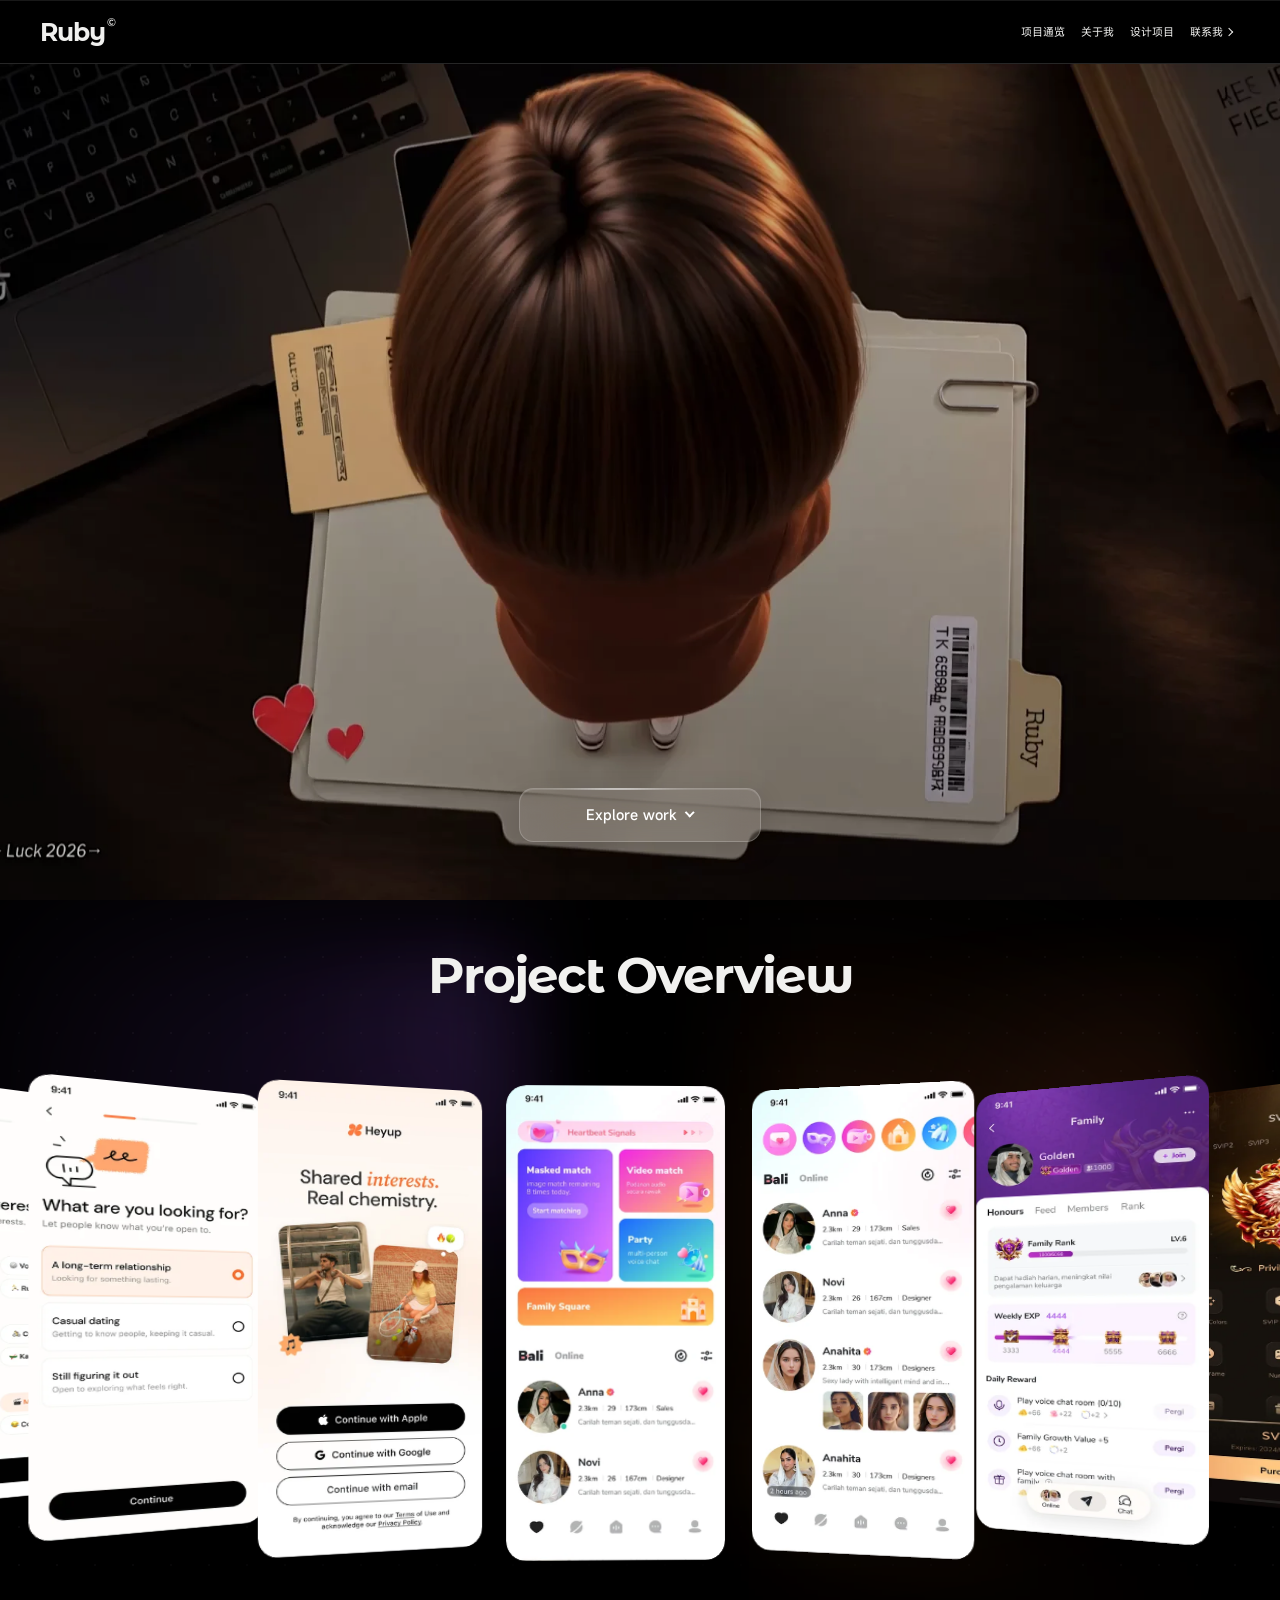
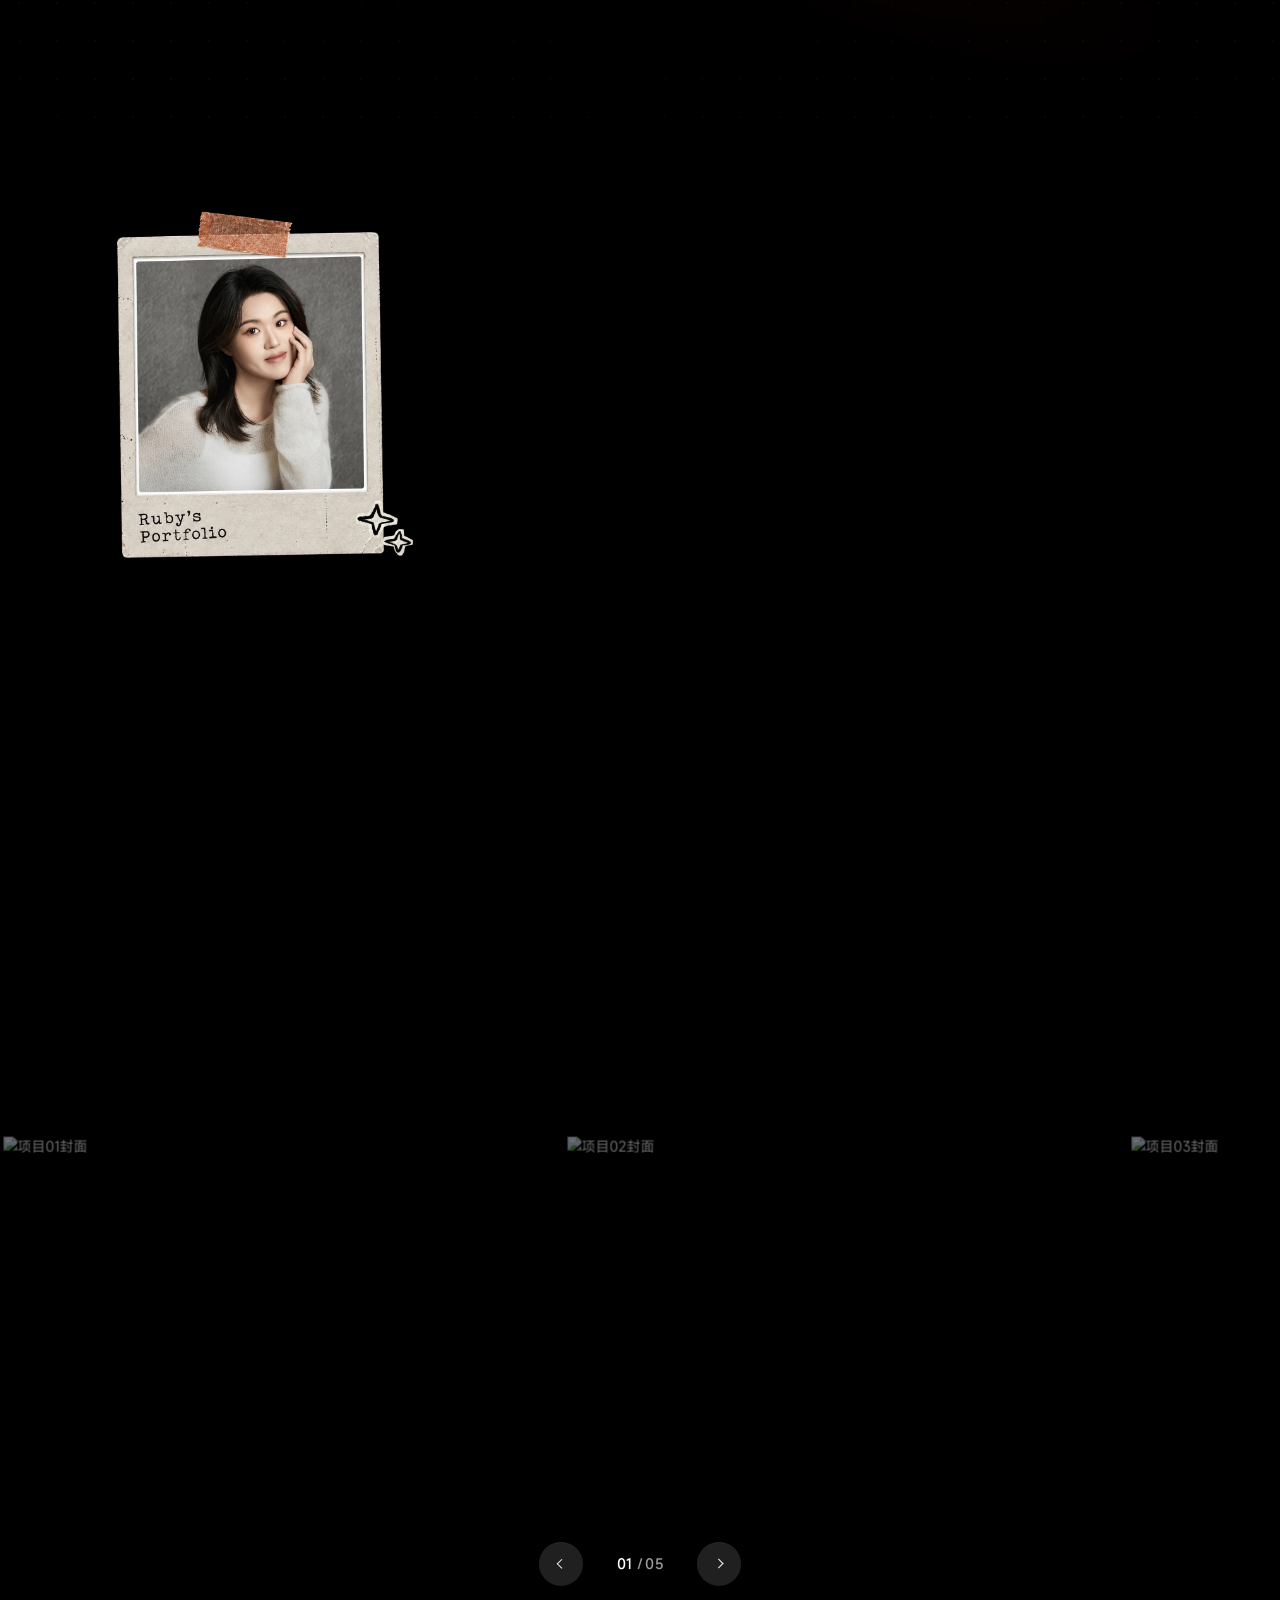
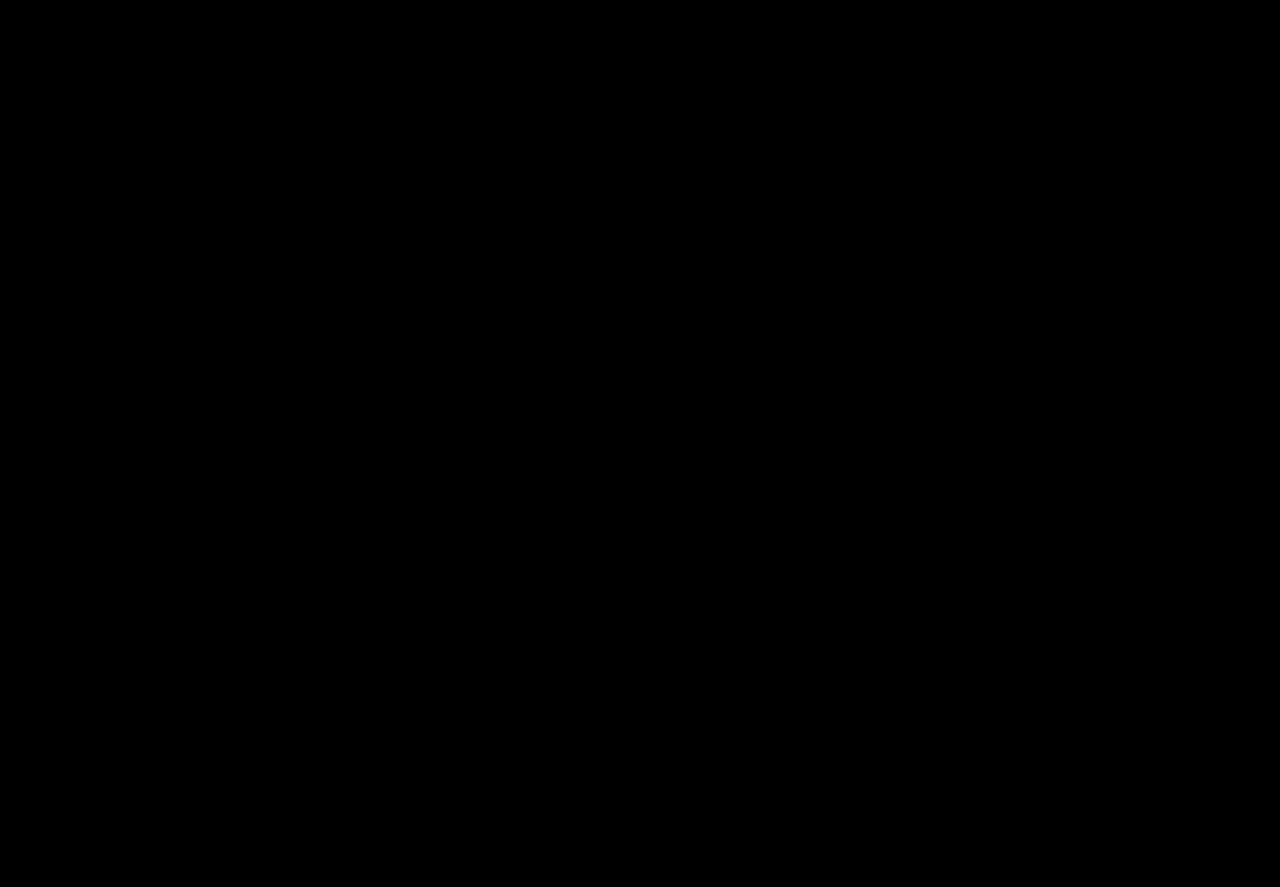
==== commit be22725d: "Refine project entry button with a single 600ms breathing animation" ====
--- a/index.html
+++ b/index.html
@@ -180,7 +180,7 @@
 </style>
 <style>
 /* Keep the original hit area while scaling the visible project action. */
-#work .cover-enter{scale:.855;translate:-2px calc(50% - 3px);bottom:10%;background:rgba(255,255,255,.4)}
+#work .cover-enter{scale:.855;translate:1px calc(50% - 3px);bottom:10%;background:rgba(255,255,255,.4)}
 </style><style>
 /* Keep ambient light behind the gallery, anchored to the marked upper-left area. */
 #overview{isolation:isolate}
@@ -362,18 +362,13 @@
 #work .project .project-link:hover .cover-enter,
 #work .project .project-link:focus-visible .cover-enter{opacity:1;visibility:visible}
 </style><style id="project-entry-selection-motion">
-/* Scale around the button centre without changing its position or stroke. */
-#work .project .cover-enter{--entry-scale:.855;scale:var(--entry-scale);transform-origin:center;transition:scale 240ms cubic-bezier(.22,1,.36,1),opacity 180ms ease}
-#work .project.selected .cover-enter{--entry-scale:.9234;animation:entry-select 900ms ease-in-out}
-@keyframes entry-select{0%{scale:.855}28%{scale:.96615}48%{scale:.9063}70%{scale:.94905}85%{scale:.91485}100%{scale:var(--entry-scale)}}
-@media(hover:hover) and (pointer:fine){
- #work .project .project-link:hover .cover-enter,
- #work .project.selected .cover-enter:hover{--entry-scale:.9234;scale:var(--entry-scale);opacity:1}
-}
-#work .project .project-link:focus-visible .cover-enter{--entry-scale:.9234;scale:var(--entry-scale);opacity:1}
-#work .project .project-link:active .cover-enter{--entry-scale:.9063;scale:var(--entry-scale);opacity:1;transition-duration:100ms}
+/* One soft breath on selection, preserving the button's layout position. */
+#work .project .cover-enter{scale:.855!important;transform:scale(1);transform-origin:center;animation:none;transition:opacity 180ms ease}
+#work .project .cover-enter .chevron{translate:0 0;animation:none}
+#work .project.selected .cover-enter{animation:entry-button-breathe 600ms ease-in-out 1}
+@keyframes entry-button-breathe{0%,100%{transform:scale(1)}50%{transform:scale(1.06)}}
 @media(prefers-reduced-motion:reduce){
- #work .project .cover-enter{animation:none;transition:none;scale:.855!important}
+ #work .project .cover-enter{animation:none!important;transform:scale(1)}
 }
 </style></head><body><nav><a href="#home" class="logo">Ruby<sup>©</sup></a><div class="links"><a href="#overview">项目通览</a><a href="#about">关于我</a><a href="#work">设计项目</a><a href="#contact">联系我 <i class="chevron" aria-hidden="true"></i></a></div></nav><main><section id="home" class="hero"><div class="hero-media" aria-hidden="true"><picture class="hero-poster" aria-hidden="true"><source media="(max-width:700px)" srcset="assets/optimized/hero-mobile-clean-v2-6dacb15d90-poster.webp"><img src="assets/optimized/hero-background-v3-49222dfcac-poster.webp" alt="" fetchpriority="high" decoding="async"></picture><video id="heroVideo" autoplay muted playsinline preload="auto" data-desktop-src="assets/optimized/hero-background-v3-49222dfcac.mp4" data-mobile-src="assets/optimized/hero-mobile-clean-v2-6dacb15d90.mp4"></video></div><div class="hero-bottom"><a class="pill" href="#overview"><span class="hero-action-label">Explore work</span><span class="hero-action-icon"><i class="chevron" aria-hidden="true"></i></span><svg class="hero-action-outline" aria-hidden="true" focusable="false"><rect x="1" y="1" rx="14.4" ry="14.4" pathLength="100" stroke-dasharray="29.3750 70.6250" stroke-opacity="0.003422" style="--orbit-start:-0.3125;--orbit-end:-100.3125"/><rect x="1" y="1" rx="14.4" ry="14.4" pathLength="100" stroke-dasharray="28.1250 71.8750" stroke-opacity="0.010243" style="--orbit-start:-0.9375;--orbit-end:-100.9375"/><rect x="1" y="1" rx="14.4" ry="14.4" pathLength="100" stroke-dasharray="26.8750 73.1250" stroke-opacity="0.017051" style="--orbit-start:-1.5625;--orbit-end:-101.5625"/><rect x="1" y="1" rx="14.4" ry="14.4" pathLength="100" stroke-dasharray="25.6250 74.3750" stroke-opacity="0.023868" style="--orbit-start:-2.1875;--orbit-end:-102.1875"/><rect x="1" y="1" rx="14.4" ry="14.4" pathLength="100" stroke-dasharray="24.3750 75.6250" stroke-opacity="0.030715" style="--orbit-start:-2.8125;--orbit-end:-102.8125"/><rect x="1" y="1" rx="14.4" ry="14.4" pathLength="100" stroke-dasharray="23.1250 76.8750" stroke-opacity="0.037607" style="--orbit-start:-3.4375;--orbit-end:-103.4375"/><rect x="1" y="1" rx="14.4" ry="14.4" pathLength="100" stroke-dasharray="21.8750 78.1250" stroke-opacity="0.044558" style="--orbit-start:-4.0625;--orbit-end:-104.0625"/><rect x="1" y="1" rx="14.4" ry="14.4" pathLength="100" stroke-dasharray="20.6250 79.3750" stroke-opacity="0.051576" style="--orbit-start:-4.6875;--orbit-end:-104.6875"/><rect x="1" y="1" rx="14.4" ry="14.4" pathLength="100" stroke-dasharray="19.3750 80.6250" stroke-opacity="0.058658" style="--orbit-start:-5.3125;--orbit-end:-105.3125"/><rect x="1" y="1" rx="14.4" ry="14.4" pathLength="100" stroke-dasharray="18.1250 81.8750" stroke-opacity="0.065791" style="--orbit-start:-5.9375;--orbit-end:-105.9375"/><rect x="1" y="1" rx="14.4" ry="14.4" pathLength="100" stroke-dasharray="16.8750 83.1250" stroke-opacity="0.072943" style="--orbit-start:-6.5625;--orbit-end:-106.5625"/><rect x="1" y="1" rx="14.4" ry="14.4" pathLength="100" stroke-dasharray="15.6250 84.3750" stroke-opacity="0.080052" style="--orbit-start:-7.1875;--orbit-end:-107.1875"/><rect x="1" y="1" rx="14.4" ry="14.4" pathLength="100" stroke-dasharray="14.3750 85.6250" stroke-opacity="0.087017" style="--orbit-start:-7.8125;--orbit-end:-107.8125"/><rect x="1" y="1" rx="14.4" ry="14.4" pathLength="100" stroke-dasharray="13.1250 86.8750" stroke-opacity="0.093680" style="--orbit-start:-8.4375;--orbit-end:-108.4375"/><rect x="1" y="1" rx="14.4" ry="14.4" pathLength="100" stroke-dasharray="11.8750 88.1250" stroke-opacity="0.099796" style="--orbit-start:-9.0625;--orbit-end:-109.0625"/><rect x="1" y="1" rx="14.4" ry="14.4" pathLength="100" stroke-dasharray="10.6250 89.3750" stroke-opacity="0.104999" style="--orbit-start:-9.6875;--orbit-end:-109.6875"/><rect x="1" y="1" rx="14.4" ry="14.4" pathLength="100" stroke-dasharray="9.3750 90.6250" stroke-opacity="0.108761" style="--orbit-start:-10.3125;--orbit-end:-110.3125"/><rect x="1" y="1" rx="14.4" ry="14.4" pathLength="100" stroke-dasharray="8.1250 91.8750" stroke-opacity="0.110347" style="--orbit-start:-10.9375;--orbit-end:-110.9375"/><rect x="1" y="1" rx="14.4" ry="14.4" pathLength="100" stroke-dasharray="6.8750 93.1250" stroke-opacity="0.108774" style="--orbit-start:-11.5625;--orbit-end:-111.5625"/><rect x="1" y="1" rx="14.4" ry="14.4" pathLength="100" stroke-dasharray="5.6250 94.3750" stroke-opacity="0.102841" style="--orbit-start:-12.1875;--orbit-end:-112.1875"/><rect x="1" y="1" rx="14.4" ry="14.4" pathLength="100" stroke-dasharray="4.3750 95.6250" stroke-opacity="0.091256" style="--orbit-start:-12.8125;--orbit-end:-112.8125"/><rect x="1" y="1" rx="14.4" ry="14.4" pathLength="100" stroke-dasharray="3.1250 96.8750" stroke-opacity="0.072982" style="--orbit-start:-13.4375;--orbit-end:-113.4375"/><rect x="1" y="1" rx="14.4" ry="14.4" pathLength="100" stroke-dasharray="1.8750 98.1250" stroke-opacity="0.047782" style="--orbit-start:-14.0625;--orbit-end:-114.0625"/><rect x="1" y="1" rx="14.4" ry="14.4" pathLength="100" stroke-dasharray="0.6250 99.3750" stroke-opacity="0.016822" style="--orbit-start:-14.6875;--orbit-end:-114.6875"/></svg></a></div></section><section id="overview" aria-labelledby="overviewTitle"><div class="overview-purple-glow" aria-hidden="true"></div><div class="overview-heading"><h2 id="overviewTitle" class="english-title">Project Overview</h2></div><div class="overview-stage" tabindex="0" role="region" aria-label="项目图片通览，移动鼠标即可左右浏览，也可触摸滑动或按方向键"><div class="overview-belt"></div></div></section><section id="about"><div class="profile-layout"><div class="profile-person"><div class="profile-photo"><img alt="方丹琳 Ruby 的个人照片" src="assets/optimized/assets-ruby-photo-current-6e0aa32c66-960.webp" srcset="assets/optimized/assets-ruby-photo-current-6e0aa32c66-480.webp 480w, assets/optimized/assets-ruby-photo-current-6e0aa32c66-960.webp 960w" sizes="(max-width: 700px) 90vw, 40vw" data-fallback="assets/ruby-photo-current.png?v=6e0aa32c66b8" width="1896" height="2280" decoding="async" loading="lazy"></div><div class="profile-contact"><button type="button" data-copy="18868176189" aria-label="复制电话 18868176189">☎️ 电话：18868176189</button><button type="button" data-copy="2938454625@qq.com" aria-label="复制邮箱 2938454625@qq.com">📮 邮箱：2938454625@qq.com</button></div></div><div class="profile-content"><div class="profile-heading"><h3>方丹琳<span> / Ruby</span></h3><span class="years">2020 — 2026</span></div><div class="profile-tags"><span>6年 UI 设计经验</span><span>海外社交</span><span>社交直播项目</span></div><div class="profile-careers"><article class="experience"><div><h4>他趣 · 北美 Heyup</h4><time>2025—2026</time></div><p>负责北美 Gen Z 社交产品 Heyup 体验设计。从用户研究、竞品分析到核心流程重构，探索内容驱动与 AI 辅助的新型社交连接体验。</p></article><article class="experience"><div><h4>网易云音乐 · LOOK 直播</h4><time>2024—2025</time></div><p>负责「一起唱」的 0–1 产品体验设计，围绕内容互动、用户关系和商业化场景创新直播玩法，提升用户参与度与社区活跃。</p></article><article class="experience"><div><h4>网易云音乐 · 妙时</h4><time>2023—2024</time></div><p>负责「AI 奇遇」业务创新探索，设计 AI 情感交互体验与商业化玩法体系，探索虚拟人与真人社交融合的新型产品模式。</p></article><article class="experience"><div><h4>网易云音乐 · 心遇（国内 & 国外）</h4><time>2020—2023</time></div><p>负责印尼和中东市场的日常迭代，围绕语音房、家族社区、商业化体系进行本地化设计优化，推动海外用户增长与付费转化提升。同时负责青春版的视觉和体验升级。</p></article></div></div></div></section><section id="work"><h2 class="content-title english-title">CONTENT</h2><div class="projects" aria-label="精选项目轮播"><article class="project selected" data-title="移动产品体验设计"><a class="project-link" href="project-1.html" aria-label="查看他趣北美详情"><div class="art project-cover"><img alt="项目01封面" data-src="assets/optimized/work-covers-1-c182fc9dfa-1280.webp" data-srcset="assets/optimized/work-covers-1-c182fc9dfa-640.webp 640w, assets/optimized/work-covers-1-c182fc9dfa-1280.webp 1280w, assets/optimized/work-covers-1-c182fc9dfa-1920.webp 1920w" sizes="(max-width: 700px) 88vw, 55vw" data-fallback="assets/work-covers/1.png?v=c182fc9dfa" width="2160" height="1440" decoding="async" loading="eager"><span class="cover-enter" aria-hidden="true"><i class="chevron"></i></span></div></a></article><article class="project" data-title="数字工作台设计"><a class="project-link" href="project-2.html" aria-label="查看心遇中东详情"><div class="art project-cover"><img alt="项目02封面" data-src="assets/optimized/work-covers-2-6b27c77c22-1280.webp" data-srcset="assets/optimized/work-covers-2-6b27c77c22-640.webp 640w, assets/optimized/work-covers-2-6b27c77c22-1280.webp 1280w, assets/optimized/work-covers-2-6b27c77c22-1920.webp 1920w" sizes="(max-width: 700px) 88vw, 55vw" data-fallback="assets/work-covers/2.png?v=6b27c77c22" width="2160" height="1440" decoding="async" loading="eager"><span class="cover-enter" aria-hidden="true"><i class="chevron"></i></span></div></a></article><article class="project" data-title="品牌视觉探索"><a class="project-link" href="project-3.html" aria-label="查看网易云音乐Look直播详情"><div class="art project-cover"><img alt="项目03封面" data-src="assets/optimized/work-covers-3-44ce7a9467-1280.webp" data-srcset="assets/optimized/work-covers-3-44ce7a9467-640.webp 640w, assets/optimized/work-covers-3-44ce7a9467-1280.webp 1280w, assets/optimized/work-covers-3-44ce7a9467-1920.webp 1920w" sizes="(max-width: 700px) 88vw, 55vw" data-fallback="assets/work-covers/3.png?v=44ce7a9467" width="2160" height="1440" decoding="async" loading="eager"><span class="cover-enter" aria-hidden="true"><i class="chevron"></i></span></div></a></article><article class="project" data-title="设计系统与组件"><a class="project-link" href="project-4.html" aria-label="查看妙时AI奇遇详情"><div class="art project-cover"><img alt="项目04封面" data-src="assets/optimized/work-covers-4-ba9d4e00e7-1280.webp" data-srcset="assets/optimized/work-covers-4-ba9d4e00e7-640.webp 640w, assets/optimized/work-covers-4-ba9d4e00e7-1280.webp 1280w, assets/optimized/work-covers-4-ba9d4e00e7-1920.webp 1920w" sizes="(max-width: 700px) 88vw, 55vw" data-fallback="assets/work-covers/4.png?v=ba9d4e00e7" width="2160" height="1440" decoding="async" loading="eager"><span class="cover-enter" aria-hidden="true"><i class="chevron"></i></span></div></a></article><article class="project" data-title="内容与交互探索"><a class="project-link" href="project-5.html" aria-label="查看团队&自驱详情"><div class="art project-cover"><img alt="项目05封面" data-src="assets/optimized/work-covers-5-7043b3bdde-1280.webp" data-srcset="assets/optimized/work-covers-5-7043b3bdde-640.webp 640w, assets/optimized/work-covers-5-7043b3bdde-1280.webp 1280w, assets/optimized/work-covers-5-7043b3bdde-1920.webp 1920w" sizes="(max-width: 700px) 88vw, 55vw" data-fallback="assets/work-covers/5.png?v=7043b3bdde" width="2160" height="1440" decoding="async" loading="eager"><span class="cover-enter" aria-hidden="true"><i class="chevron"></i></span></div></a></article></div><div class="project-actions"><button class="project-arrow prev" aria-label="上一个项目"><i class="chevron left" aria-hidden="true"></i></button><span id="projectCounter" class="project-counter" role="status" aria-live="polite" aria-atomic="true" aria-label="第 1 个项目，共 5 个"><span class="project-counter-number"><span class="project-counter-current">01</span></span><span class="project-counter-separator">/</span><span class="project-counter-total">05</span></span><button class="project-arrow next" aria-label="下一个项目"><i class="chevron" aria-hidden="true"></i></button></div></section><section id="contact" class="contact"><picture class="contact-background"><source media="(max-width: 700px)" srcset="assets/optimized/assets-contact-portrait-580428166d-720.webp 720w, assets/optimized/assets-contact-portrait-580428166d-1080.webp 1080w" sizes="100vw"><img class="contact-cover" data-mobile-fallback="assets/contact-portrait.png" alt="" aria-hidden="true" src="assets/optimized/assets-contact-landscape-4705a4314f-1920.webp" srcset="assets/optimized/assets-contact-landscape-4705a4314f-1280.webp 1280w, assets/optimized/assets-contact-landscape-4705a4314f-1920.webp 1920w" sizes="100vw" data-fallback="assets/contact-landscape.png" width="7680" height="4320" decoding="async" loading="lazy"></picture><div class="contact-content"><div class="contact-message"><h2 class="contact-stagger-title">Thank You !</h2><p class="contact-stagger-details">☎️ 电话/微信: 18868176189     📮 邮箱: 2938454625@qq.com</p></div><button id="contactBtn"><span>联系我</span><i class="chevron" aria-hidden="true"></i><svg class="hero-action-outline" aria-hidden="true" focusable="false"><rect x="1" y="1" rx="14.4" ry="14.4" pathLength="100" stroke-dasharray="29.3750 70.6250" stroke-opacity="0.003422" style="--orbit-start:-0.3125;--orbit-end:-100.3125"/><rect x="1" y="1" rx="14.4" ry="14.4" pathLength="100" stroke-dasharray="28.1250 71.8750" stroke-opacity="0.010243" style="--orbit-start:-0.9375;--orbit-end:-100.9375"/><rect x="1" y="1" rx="14.4" ry="14.4" pathLength="100" stroke-dasharray="26.8750 73.1250" stroke-opacity="0.017051" style="--orbit-start:-1.5625;--orbit-end:-101.5625"/><rect x="1" y="1" rx="14.4" ry="14.4" pathLength="100" stroke-dasharray="25.6250 74.3750" stroke-opacity="0.023868" style="--orbit-start:-2.1875;--orbit-end:-102.1875"/><rect x="1" y="1" rx="14.4" ry="14.4" pathLength="100" stroke-dasharray="24.3750 75.6250" stroke-opacity="0.030715" style="--orbit-start:-2.8125;--orbit-end:-102.8125"/><rect x="1" y="1" rx="14.4" ry="14.4" pathLength="100" stroke-dasharray="23.1250 76.8750" stroke-opacity="0.037607" style="--orbit-start:-3.4375;--orbit-end:-103.4375"/><rect x="1" y="1" rx="14.4" ry="14.4" pathLength="100" stroke-dasharray="21.8750 78.1250" stroke-opacity="0.044558" style="--orbit-start:-4.0625;--orbit-end:-104.0625"/><rect x="1" y="1" rx="14.4" ry="14.4" pathLength="100" stroke-dasharray="20.6250 79.3750" stroke-opacity="0.051576" style="--orbit-start:-4.6875;--orbit-end:-104.6875"/><rect x="1" y="1" rx="14.4" ry="14.4" pathLength="100" stroke-dasharray="19.3750 80.6250" stroke-opacity="0.058658" style="--orbit-start:-5.3125;--orbit-end:-105.3125"/><rect x="1" y="1" rx="14.4" ry="14.4" pathLength="100" stroke-dasharray="18.1250 81.8750" stroke-opacity="0.065791" style="--orbit-start:-5.9375;--orbit-end:-105.9375"/><rect x="1" y="1" rx="14.4" ry="14.4" pathLength="100" stroke-dasharray="16.8750 83.1250" stroke-opacity="0.072943" style="--orbit-start:-6.5625;--orbit-end:-106.5625"/><rect x="1" y="1" rx="14.4" ry="14.4" pathLength="100" stroke-dasharray="15.6250 84.3750" stroke-opacity="0.080052" style="--orbit-start:-7.1875;--orbit-end:-107.1875"/><rect x="1" y="1" rx="14.4" ry="14.4" pathLength="100" stroke-dasharray="14.3750 85.6250" stroke-opacity="0.087017" style="--orbit-start:-7.8125;--orbit-end:-107.8125"/><rect x="1" y="1" rx="14.4" ry="14.4" pathLength="100" stroke-dasharray="13.1250 86.8750" stroke-opacity="0.093680" style="--orbit-start:-8.4375;--orbit-end:-108.4375"/><rect x="1" y="1" rx="14.4" ry="14.4" pathLength="100" stroke-dasharray="11.8750 88.1250" stroke-opacity="0.099796" style="--orbit-start:-9.0625;--orbit-end:-109.0625"/><rect x="1" y="1" rx="14.4" ry="14.4" pathLength="100" stroke-dasharray="10.6250 89.3750" stroke-opacity="0.104999" style="--orbit-start:-9.6875;--orbit-end:-109.6875"/><rect x="1" y="1" rx="14.4" ry="14.4" pathLength="100" stroke-dasharray="9.3750 90.6250" stroke-opacity="0.108761" style="--orbit-start:-10.3125;--orbit-end:-110.3125"/><rect x="1" y="1" rx="14.4" ry="14.4" pathLength="100" stroke-dasharray="8.1250 91.8750" stroke-opacity="0.110347" style="--orbit-start:-10.9375;--orbit-end:-110.9375"/><rect x="1" y="1" rx="14.4" ry="14.4" pathLength="100" stroke-dasharray="6.8750 93.1250" stroke-opacity="0.108774" style="--orbit-start:-11.5625;--orbit-end:-111.5625"/><rect x="1" y="1" rx="14.4" ry="14.4" pathLength="100" stroke-dasharray="5.6250 94.3750" stroke-opacity="0.102841" style="--orbit-start:-12.1875;--orbit-end:-112.1875"/><rect x="1" y="1" rx="14.4" ry="14.4" pathLength="100" stroke-dasharray="4.3750 95.6250" stroke-opacity="0.091256" style="--orbit-start:-12.8125;--orbit-end:-112.8125"/><rect x="1" y="1" rx="14.4" ry="14.4" pathLength="100" stroke-dasharray="3.1250 96.8750" stroke-opacity="0.072982" style="--orbit-start:-13.4375;--orbit-end:-113.4375"/><rect x="1" y="1" rx="14.4" ry="14.4" pathLength="100" stroke-dasharray="1.8750 98.1250" stroke-opacity="0.047782" style="--orbit-start:-14.0625;--orbit-end:-114.0625"/><rect x="1" y="1" rx="14.4" ry="14.4" pathLength="100" stroke-dasharray="0.6250 99.3750" stroke-opacity="0.016822" style="--orbit-start:-14.6875;--orbit-end:-114.6875"/></svg></button></div></section></main><dialog id="modal"><h3 id="modalTitle"></h3><p id="modalText" hidden></p><div class="copy-contacts"><button type="button" class="copy-contact" data-copy="18868176189" aria-label="复制电话"><span>电话：18868176189</span><svg width="16" height="16" viewBox="0 0 24 24" fill="none" aria-hidden="true"><rect x="4" y="8" width="12" height="13" rx="1" stroke="currentColor" stroke-width="1.8"/><path d="M9 3h11v13" stroke="currentColor" stroke-width="1.8" stroke-linecap="round"/></svg></button><button type="button" class="copy-contact" data-copy="2938454625@qq.com" aria-label="复制邮箱"><span>邮箱：2938454625@qq.com</span><svg width="16" height="16" viewBox="0 0 24 24" fill="none" aria-hidden="true"><rect x="4" y="8" width="12" height="13" rx="1" stroke="currentColor" stroke-width="1.8"/><path d="M9 3h11v13" stroke="currentColor" stroke-width="1.8" stroke-linecap="round"/></svg></button></div><div id="copyStatus" role="status" aria-live="polite"></div><img class="qr-image" src="assets/wechat-square.jpg" width="320" height="320" alt="Ruby 的微信二维码"><button id="close" aria-label="关闭弹窗"><svg width="18" height="18" viewBox="0 0 24 24" fill="none" aria-hidden="true"><path d="m6 6 12 12M18 6 6 18" stroke="currentColor" stroke-width="2" stroke-linecap="round"/></svg></button></dialog><script>const modal=document.querySelector('#modal');function show(t,p){document.querySelector('#modalTitle').textContent=t;document.querySelector('#modalText').textContent=p;modal.showModal()}document.querySelector('#contactBtn').onclick=()=>show('期待与你联系','电话：188 6817 6189 · 邮箱：2938454625@qq.com');document.querySelector('#close').onclick=()=>modal.close();modal.onclick=e=>{if(e.target===modal)modal.close()};const observer=new IntersectionObserver(es=>es.forEach(e=>{if(e.isIntersecting){e.target.classList.add('visible');observer.unobserve(e.target)}}),{threshold:.1});document.querySelectorAll('.reveal').forEach(e=>observer.observe(e));const track=document.querySelector('.projects');const originals=[...track.children];originals.forEach((c,i)=>c.dataset.index=i);for(let set=0;set<2;set++){const frag=document.createDocumentFragment();originals.forEach(c=>frag.append(c.cloneNode(true)));if(set===0)track.prepend(frag);else track.append(frag)}const slides=[...track.children];
 // Assign URLs near the viewport, without relying on lazy loading inside transforms.
@@ -531,26 +526,28 @@
 })();
 </script><script src="assets/project-transition.js?v=fe8b3c731a6c"></script><script src="assets/contact-copy.js?v=1"></script><script src="assets/overview-light.js?v=20261116"></script><script id="project-entry-hover-replay">
 (() => {
- const reduced = matchMedia('(prefers-reduced-motion: reduce)');
- const running = new WeakMap();
- // Delegate so the carousel's cloned cards receive the same interaction.
- document.addEventListener('pointerover', event => {
-  if(event.pointerType !== 'mouse' || reduced.matches)return;
-  const card = event.target.closest('#work .project-link');
-  if(!card || (event.relatedTarget instanceof Node && card.contains(event.relatedTarget)))return;
-  const button = card.querySelector('.cover-enter');
-  if(!button)return;
+ const reduced=matchMedia('(prefers-reduced-motion: reduce)');
+ const running=new WeakMap();
+ function breathe(card){
+  if(reduced.matches)return;
+  const button=card.querySelector('.cover-enter');if(!button)return;
   running.get(button)?.cancel();
-  const animation = button.animate([
-   {scale:'.855',offset:0},
-   {scale:'.96615',offset:.28},
-   {scale:'.9063',offset:.48},
-   {scale:'.94905',offset:.70},
-   {scale:'.91485',offset:.85},
-   {scale:'.9234',offset:1}
-  ],{duration:900,easing:'ease-in-out'});
+  const animation=button.animate([
+   {transform:'scale(1)',offset:0,easing:'ease-in-out'},
+   {transform:'scale(1.06)',offset:.5,easing:'ease-in-out'},
+   {transform:'scale(1)',offset:1}
+  ],{duration:600,iterations:1,easing:'linear'});
   running.set(button,animation);
-  animation.onfinish = () => {if(running.get(button)===animation)running.delete(button)};
+  animation.onfinish=()=>{if(running.get(button)===animation)running.delete(button)};
+ }
+ document.addEventListener('pointerover',event=>{
+  if(event.pointerType!=='mouse')return;
+  const card=event.target.closest('#work .project-link');
+  if(!card||(event.relatedTarget instanceof Node&&card.contains(event.relatedTarget)))return;
+  breathe(card);
+ });
+ document.addEventListener('focusin',event=>{
+  const card=event.target.closest('#work .project-link');if(card)breathe(card);
  });
 })();
 </script></body></html>
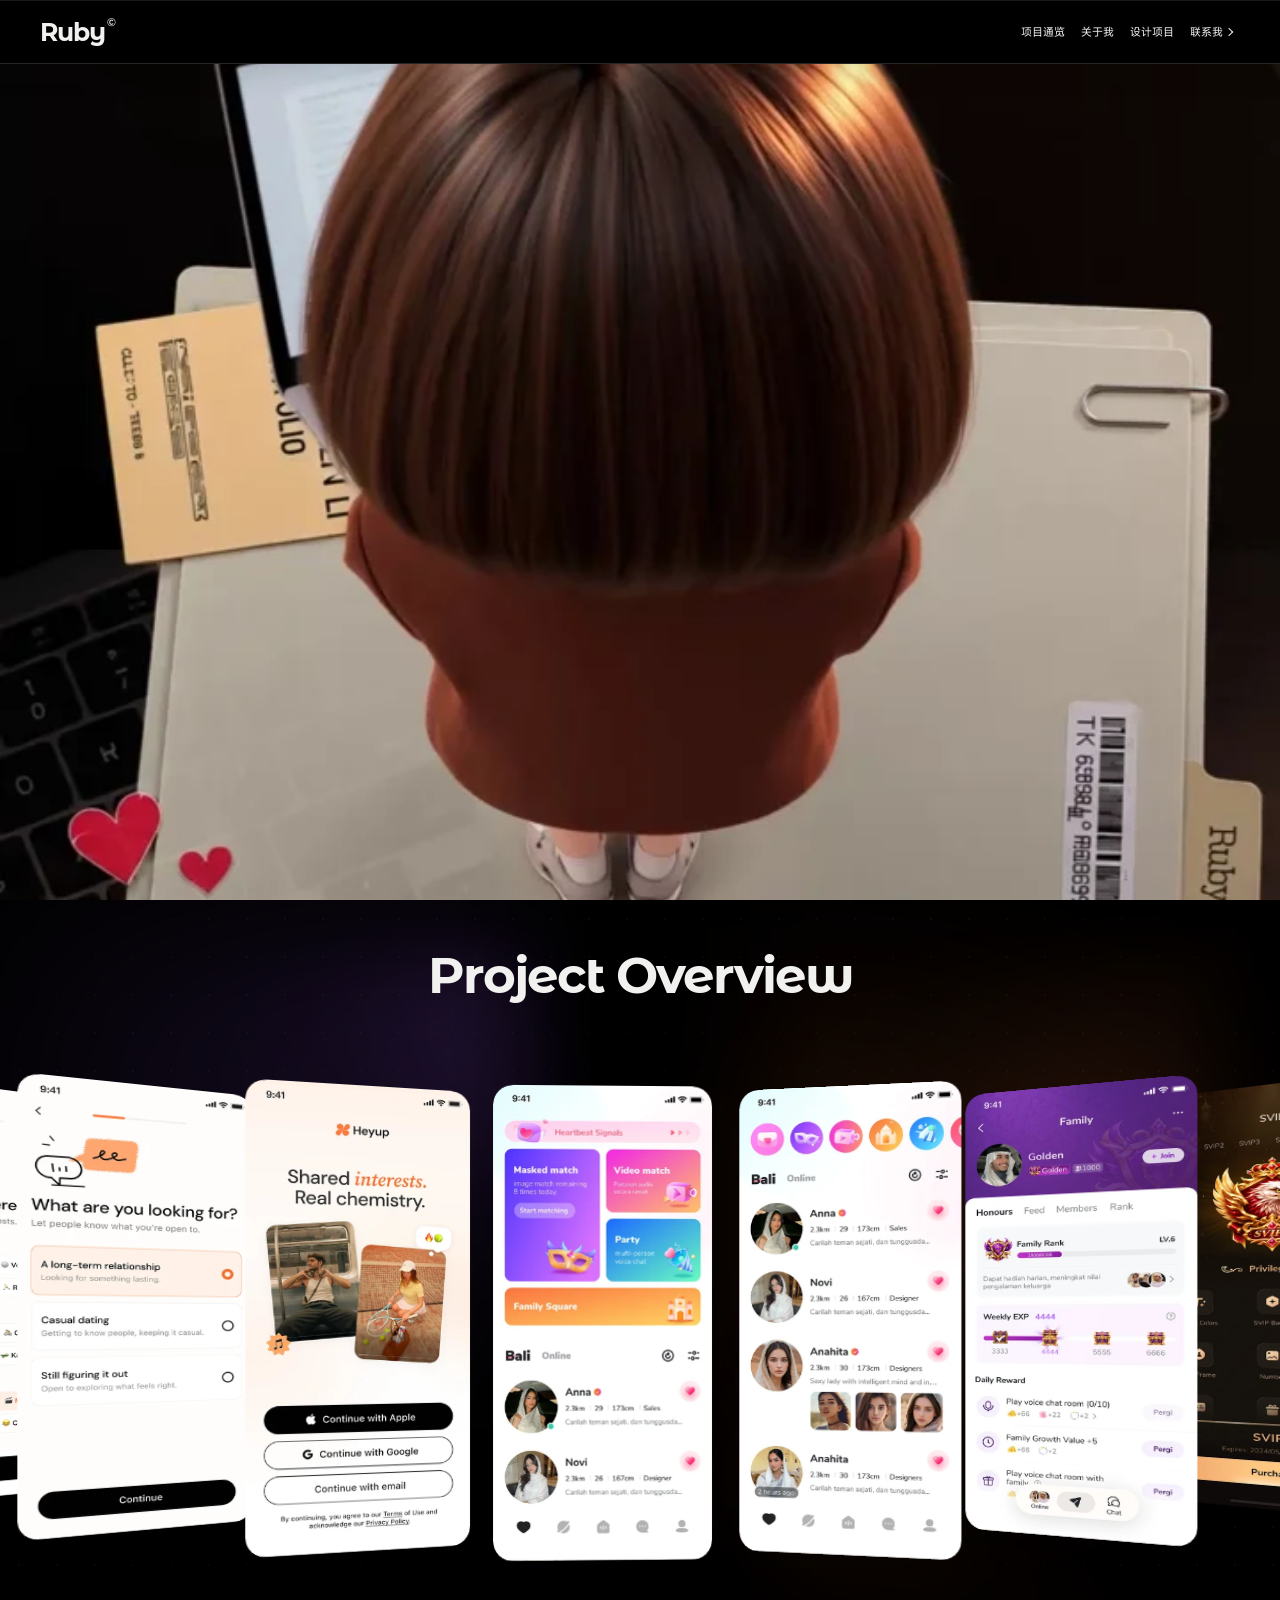
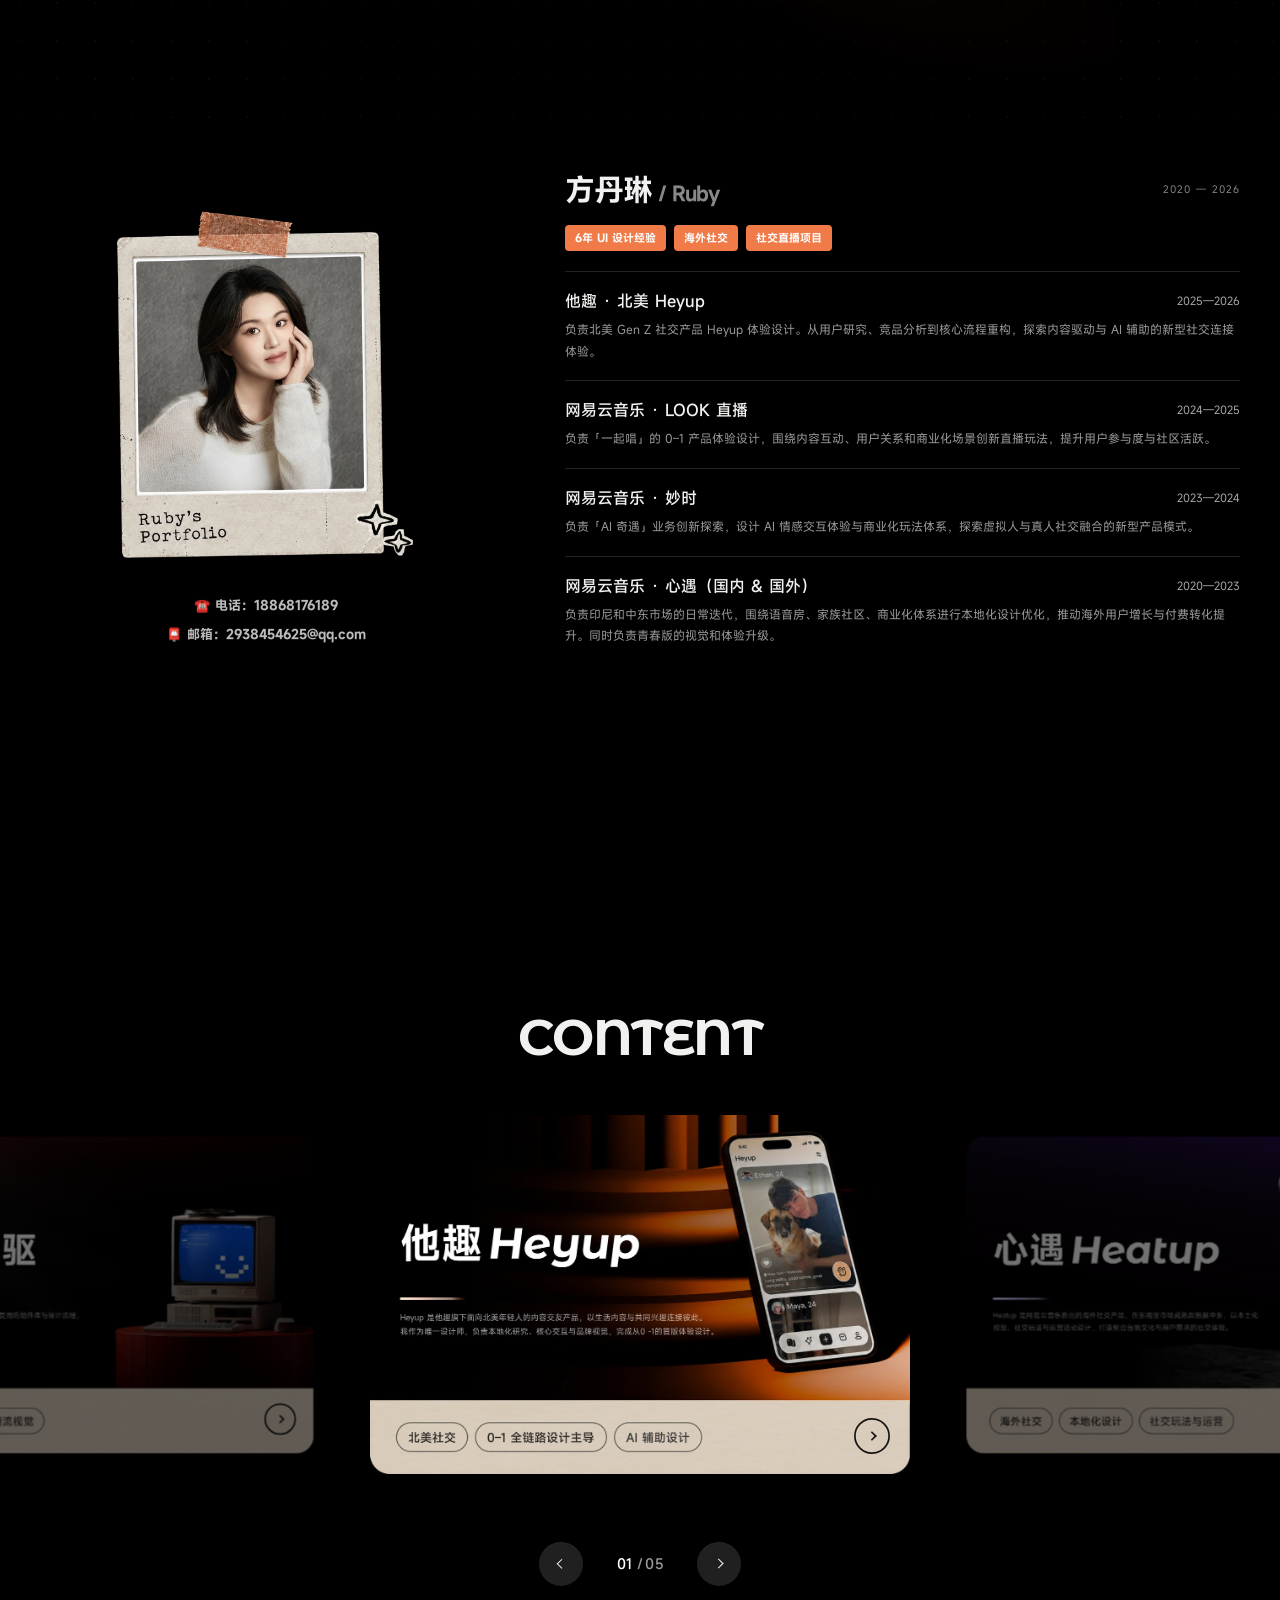
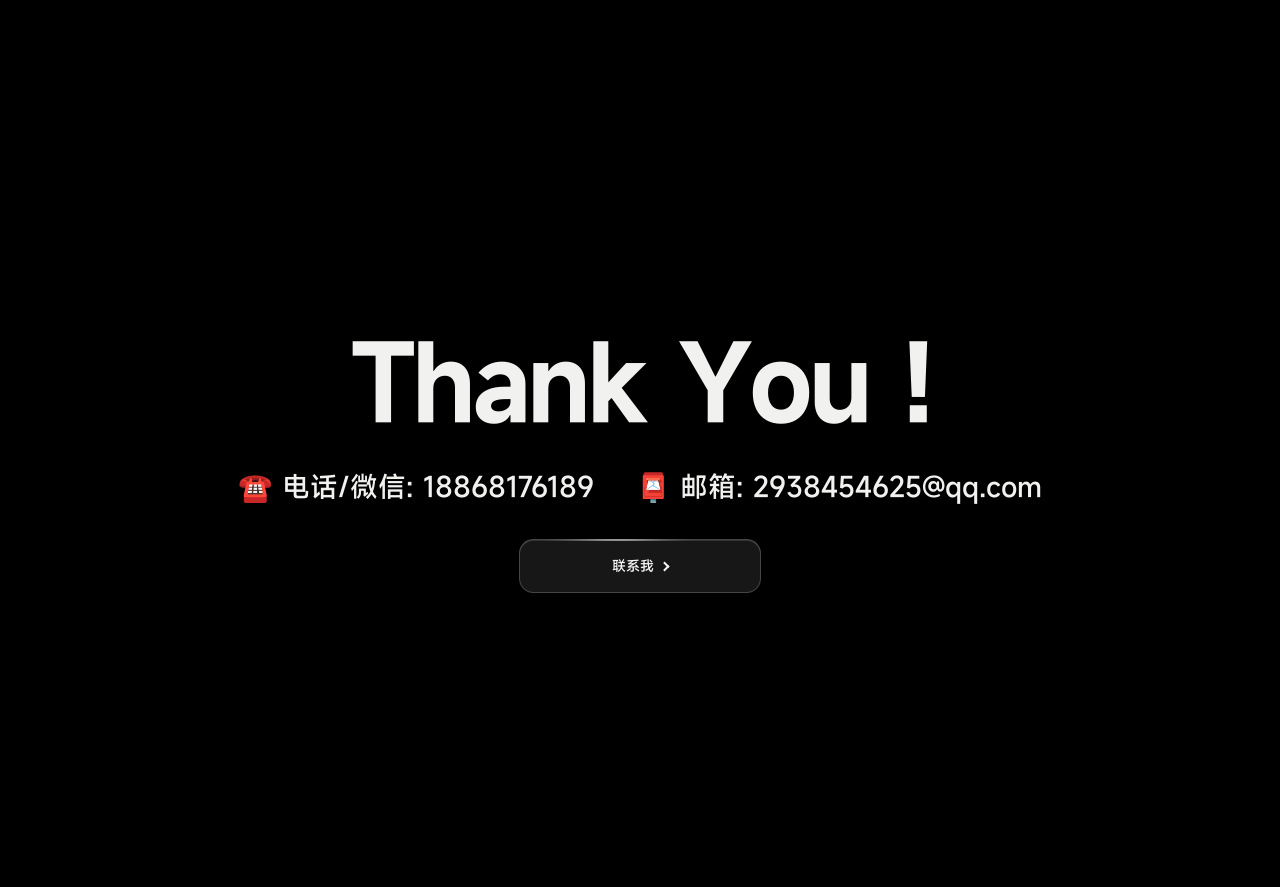
==== commit b2b3d5d2: "Make project entry buttons responsive and breathe 7% after a 400ms pause" ====
--- a/index.html
+++ b/index.html
@@ -362,11 +362,10 @@
 #work .project .project-link:hover .cover-enter,
 #work .project .project-link:focus-visible .cover-enter{opacity:1;visibility:visible}
 </style><style id="project-entry-selection-motion">
-/* One soft breath on selection, preserving the button's layout position. */
-#work .project .cover-enter{scale:.855!important;transform:scale(1);transform-origin:center;animation:none;transition:opacity 180ms ease}
+/* Preserve the approved 540px-cover proportions at every card width. */
+#work .project .cover-enter{width:42px;height:42px;right:calc(7.037037% - 21px);bottom:10%;translate:0 calc(50% - var(--entry-up,3px));scale:var(--entry-scale,.855)!important;transform:scale(1);transform-origin:center;animation:none;transition:opacity 180ms ease}
 #work .project .cover-enter .chevron{translate:0 0;animation:none}
-#work .project.selected .cover-enter{animation:entry-button-breathe 600ms ease-in-out 1}
-@keyframes entry-button-breathe{0%,100%{transform:scale(1)}50%{transform:scale(1.06)}}
+#work .project.selected .cover-enter{animation:none}
 @media(prefers-reduced-motion:reduce){
  #work .project .cover-enter{animation:none!important;transform:scale(1)}
 }
@@ -526,28 +525,49 @@
 })();
 </script><script src="assets/project-transition.js?v=fe8b3c731a6c"></script><script src="assets/contact-copy.js?v=1"></script><script src="assets/overview-light.js?v=20261116"></script><script id="project-entry-hover-replay">
 (() => {
+ const track=document.querySelector('#work .projects');
  const reduced=matchMedia('(prefers-reduced-motion: reduce)');
- const running=new WeakMap();
- function breathe(card){
-  if(reduced.matches)return;
-  const button=card.querySelector('.cover-enter');if(!button)return;
-  running.get(button)?.cancel();
-  const animation=button.animate([
-   {transform:'scale(1)',offset:0,easing:'ease-in-out'},
-   {transform:'scale(1.06)',offset:.5,easing:'ease-in-out'},
-   {transform:'scale(1)',offset:1}
-  ],{duration:600,iterations:1,easing:'linear'});
-  running.set(button,animation);
-  animation.onfinish=()=>{if(running.get(button)===animation)running.delete(button)};
+ let timer=0,animation=null,visible=false,touching=false;
+ // ResizeObserver measures the layout box, unaffected by card/entry animations.
+ const sizing=new ResizeObserver(entries=>entries.forEach(({target,contentRect})=>{
+  const ratio=contentRect.width/540;
+  target.style.setProperty('--entry-scale',String(.855*ratio));
+  target.style.setProperty('--entry-up',`${3*ratio}px`);
+ }));
+ track.querySelectorAll('.project-cover').forEach(cover=>sizing.observe(cover));
+ function cancel(){clearTimeout(timer);animation?.cancel();animation=null}
+ function schedule(){
+  cancel();
+  if(reduced.matches||!visible||touching)return;
+  const card=track.querySelector('.project.selected');
+  if(!card)return;
+  // Breathe once after the selected card has stopped scrolling for 400ms.
+  timer=setTimeout(()=>{
+   if(!visible||touching||!card.classList.contains('selected'))return;
+   const button=card.querySelector('.cover-enter');
+   animation=button.animate([
+    {transform:'scale(1)',offset:0,easing:'ease-in-out'},
+    {transform:'scale(1.07)',offset:.5,easing:'ease-in-out'},
+    {transform:'scale(1)',offset:1}
+   ],{duration:600,iterations:1,easing:'linear'});
+  },400);
  }
- document.addEventListener('pointerover',event=>{
+ new MutationObserver(schedule).observe(track,{subtree:true,attributes:true,attributeFilter:['class']});
+ track.addEventListener('scroll',schedule,{passive:true});
+ track.addEventListener('touchstart',()=>{touching=true;cancel()},{passive:true});
+ track.addEventListener('touchend',()=>{touching=false;schedule()},{passive:true});
+ track.addEventListener('touchcancel',()=>{touching=false;schedule()},{passive:true});
+ track.addEventListener('pointerover',event=>{
   if(event.pointerType!=='mouse')return;
-  const card=event.target.closest('#work .project-link');
+  const card=event.target.closest('.project.selected .project-link');
   if(!card||(event.relatedTarget instanceof Node&&card.contains(event.relatedTarget)))return;
-  breathe(card);
+  schedule();
  });
- document.addEventListener('focusin',event=>{
-  const card=event.target.closest('#work .project-link');if(card)breathe(card);
- });
+ track.addEventListener('focusin',schedule);
+ new IntersectionObserver(entries=>{
+  visible=entries[0].isIntersecting;
+  if(visible)schedule();else cancel();
+ },{threshold:.35}).observe(track);
+ reduced.addEventListener('change',()=>{if(reduced.matches)cancel()});
 })();
 </script></body></html>
